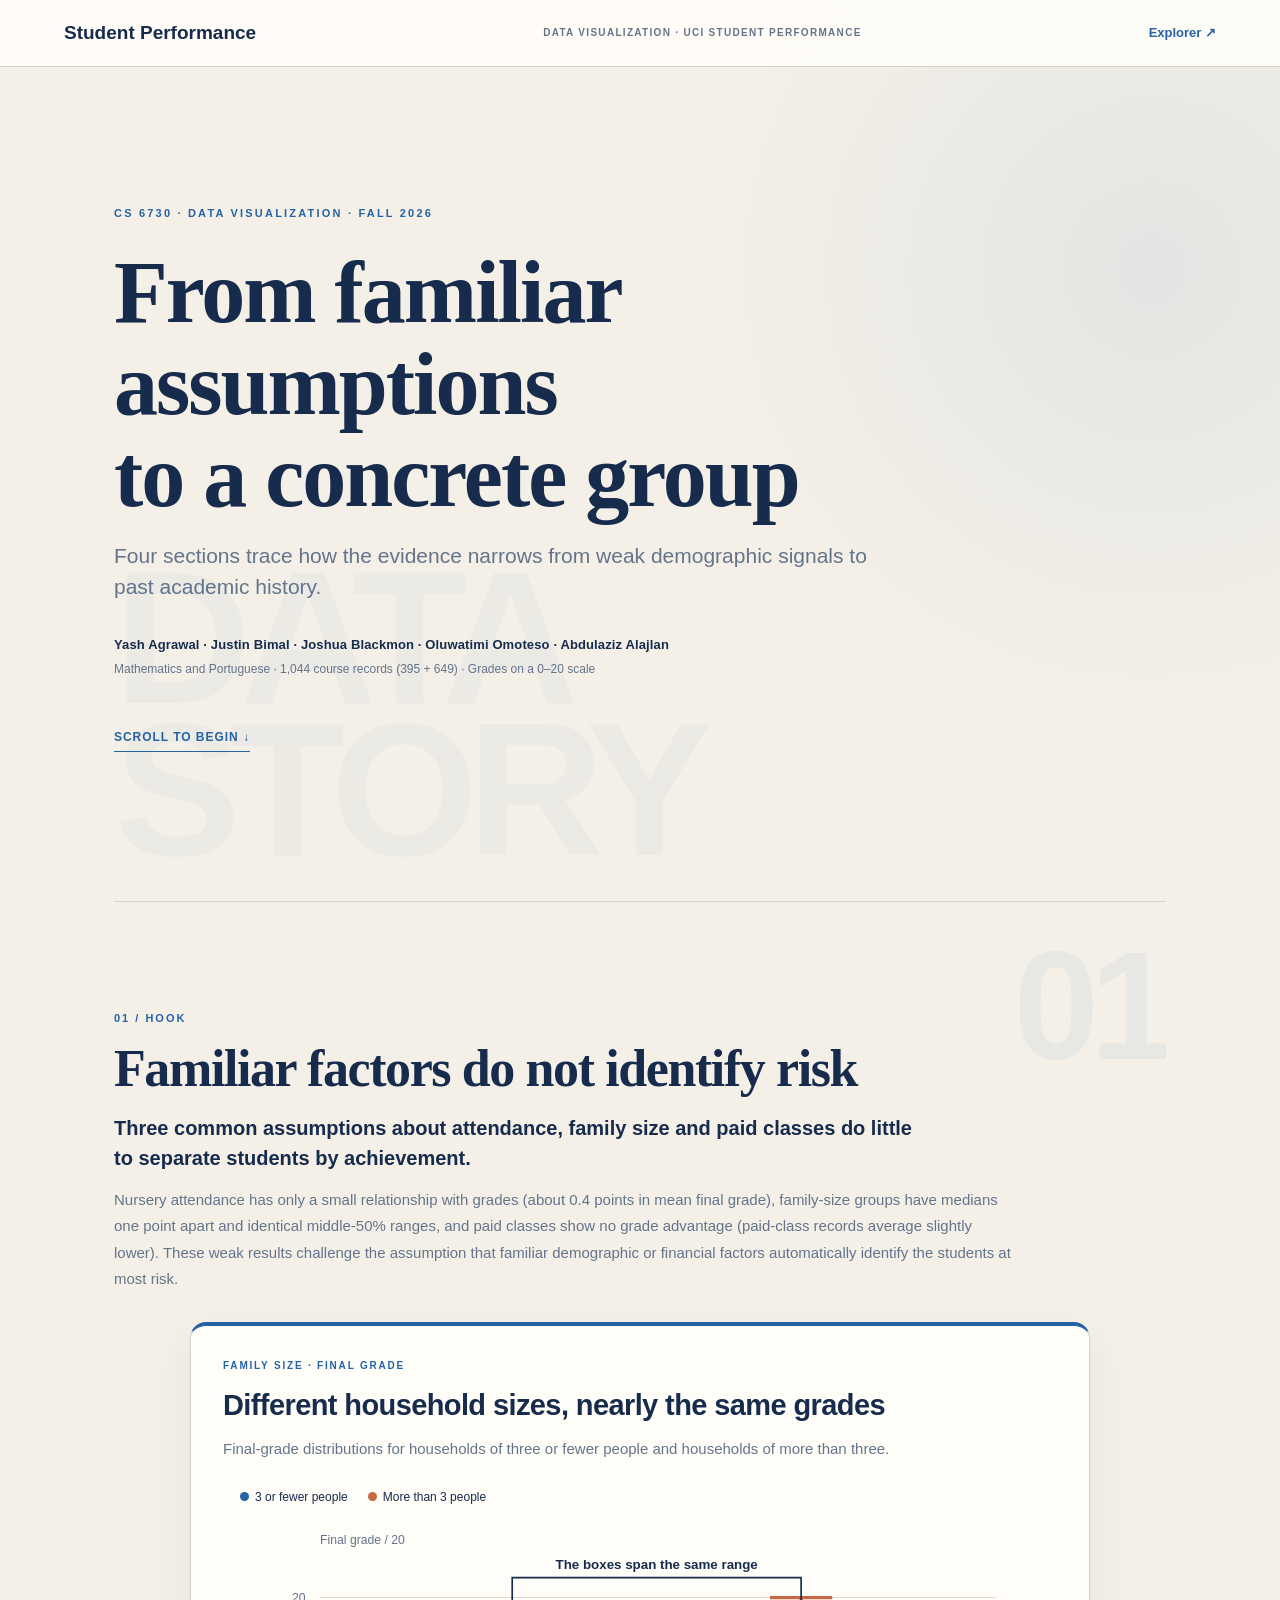
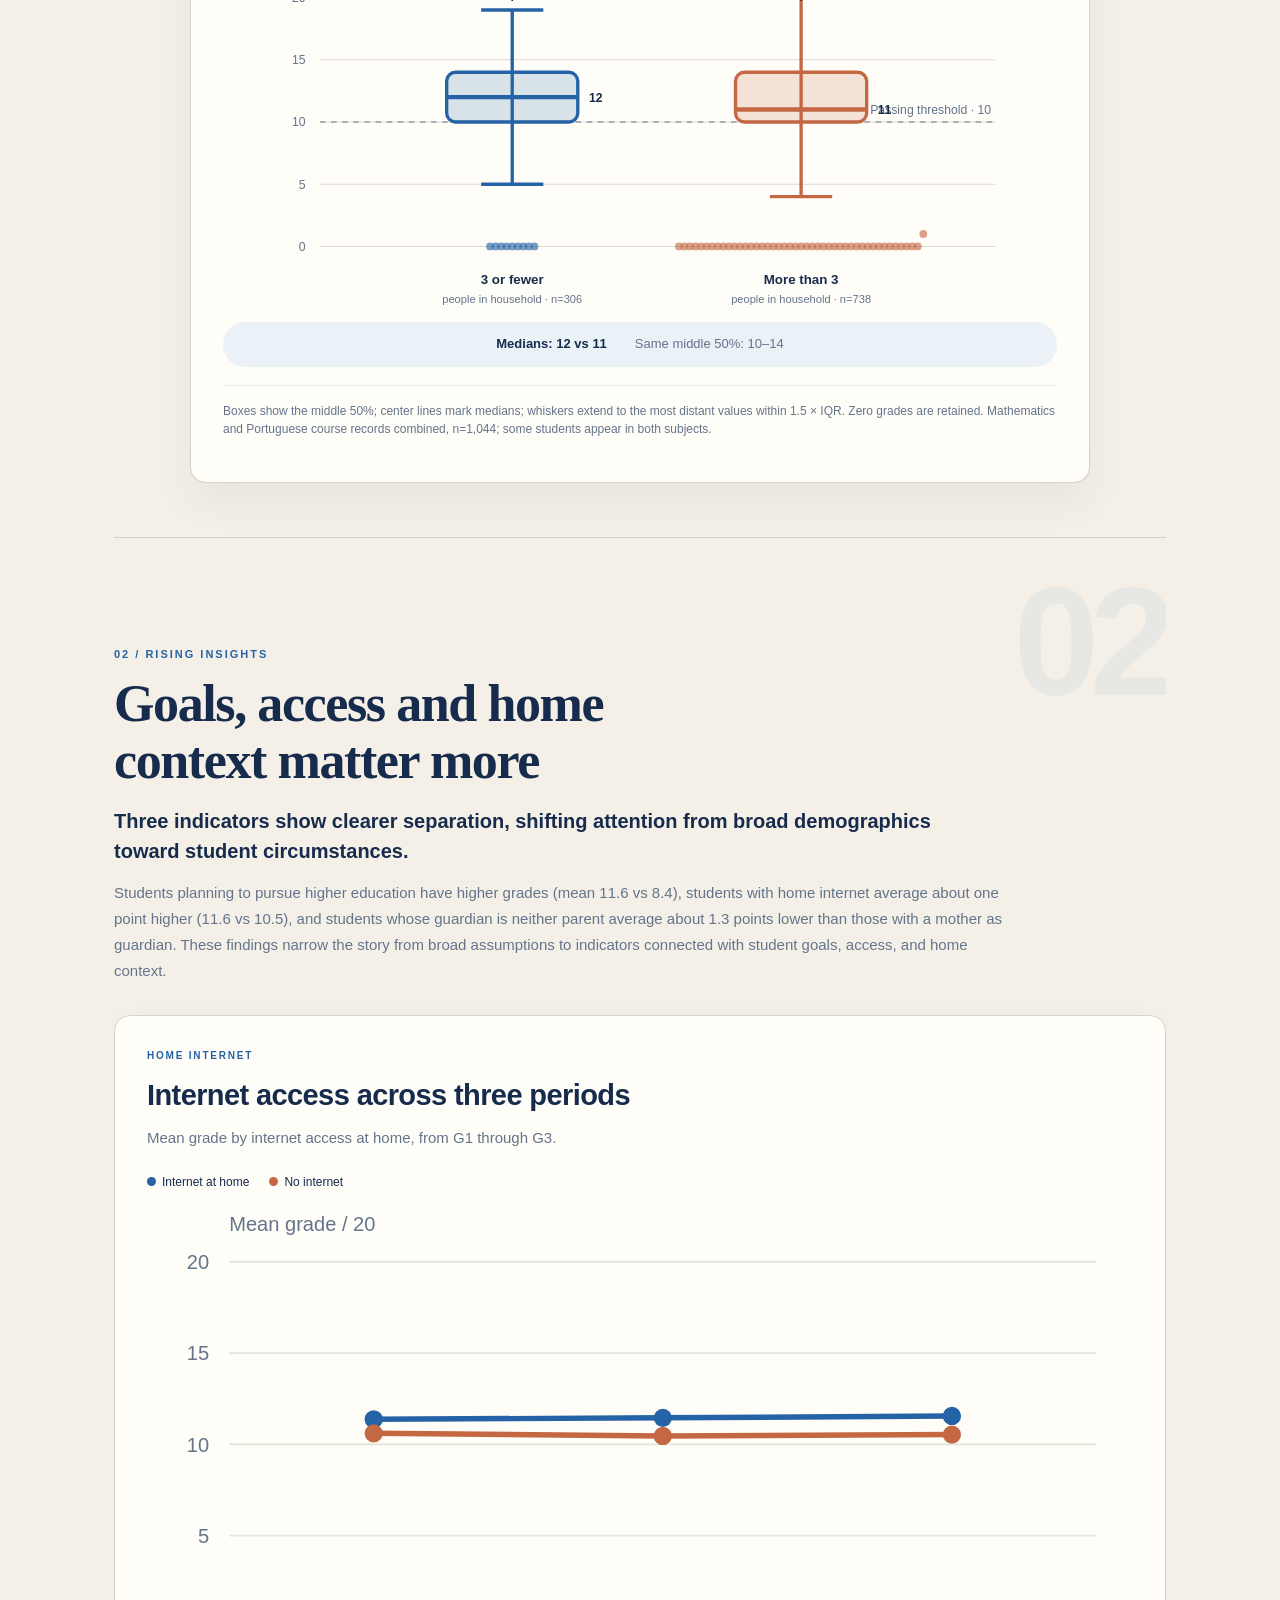
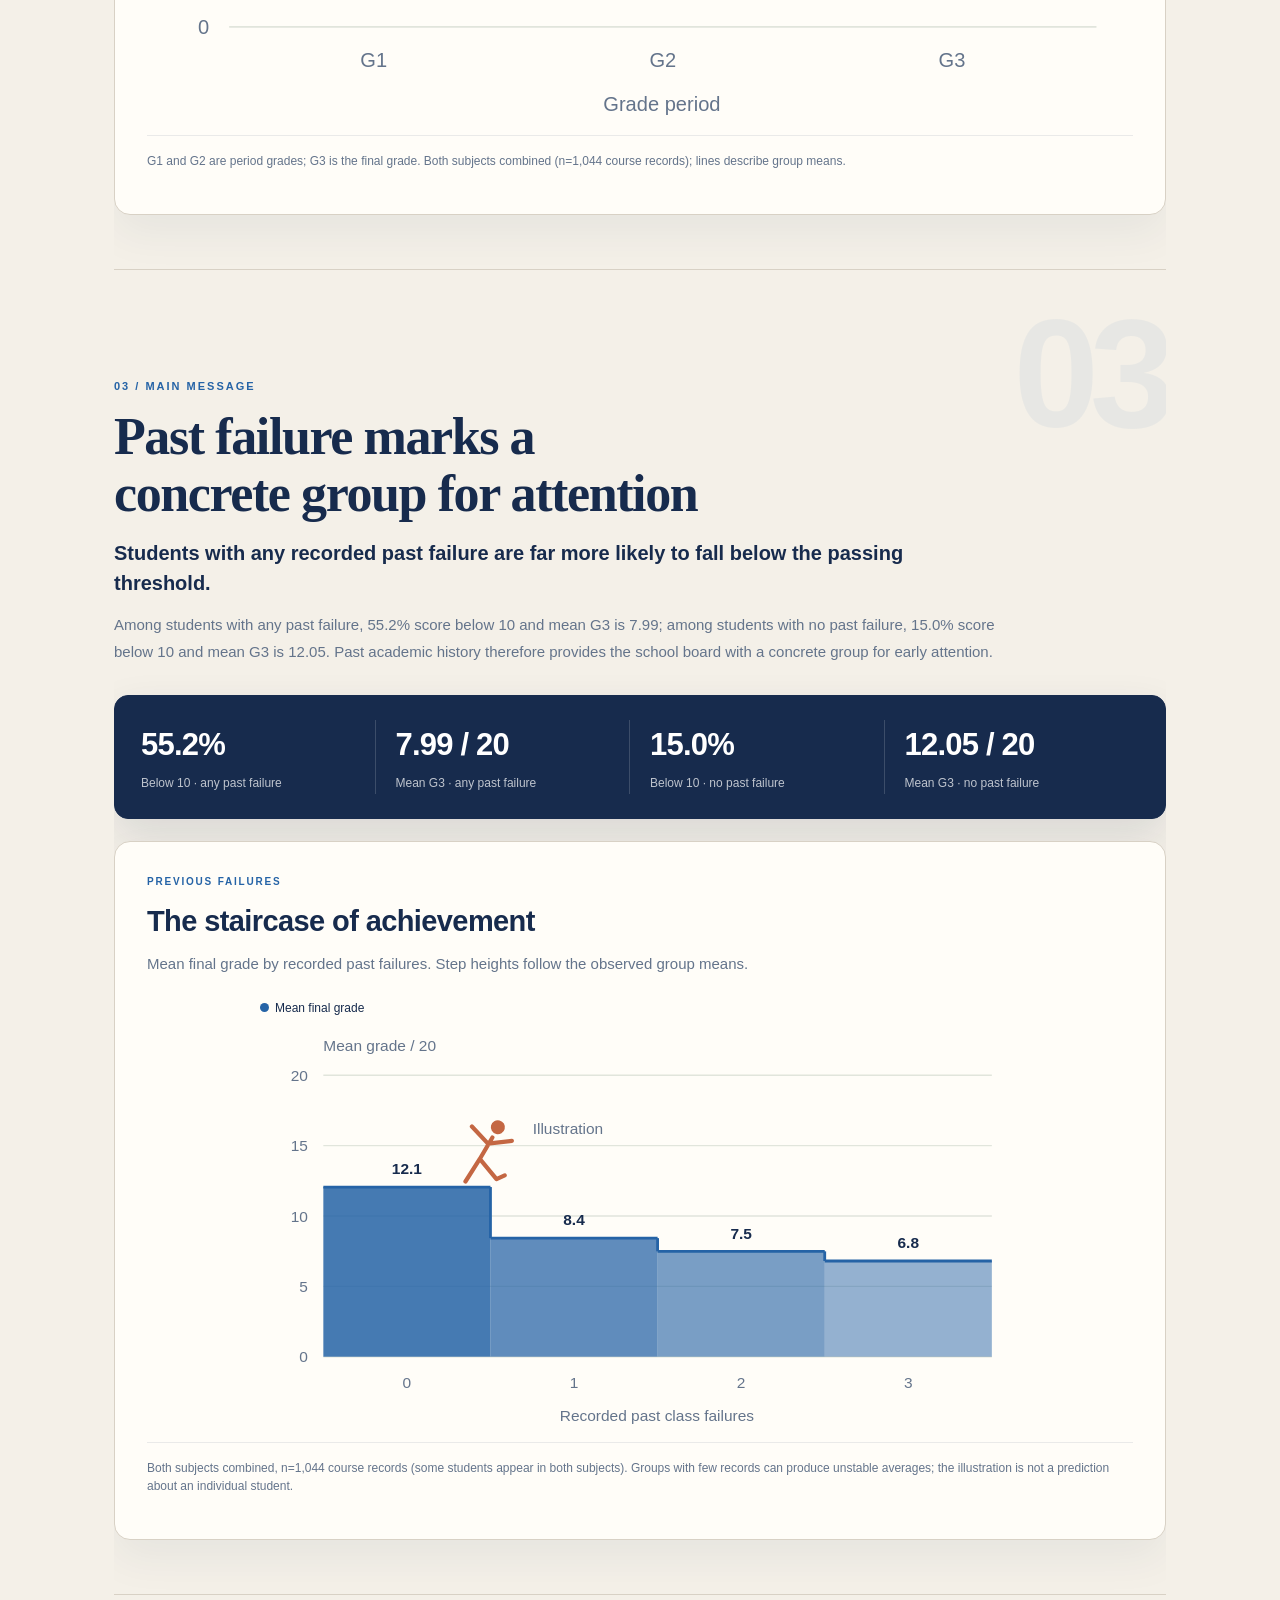
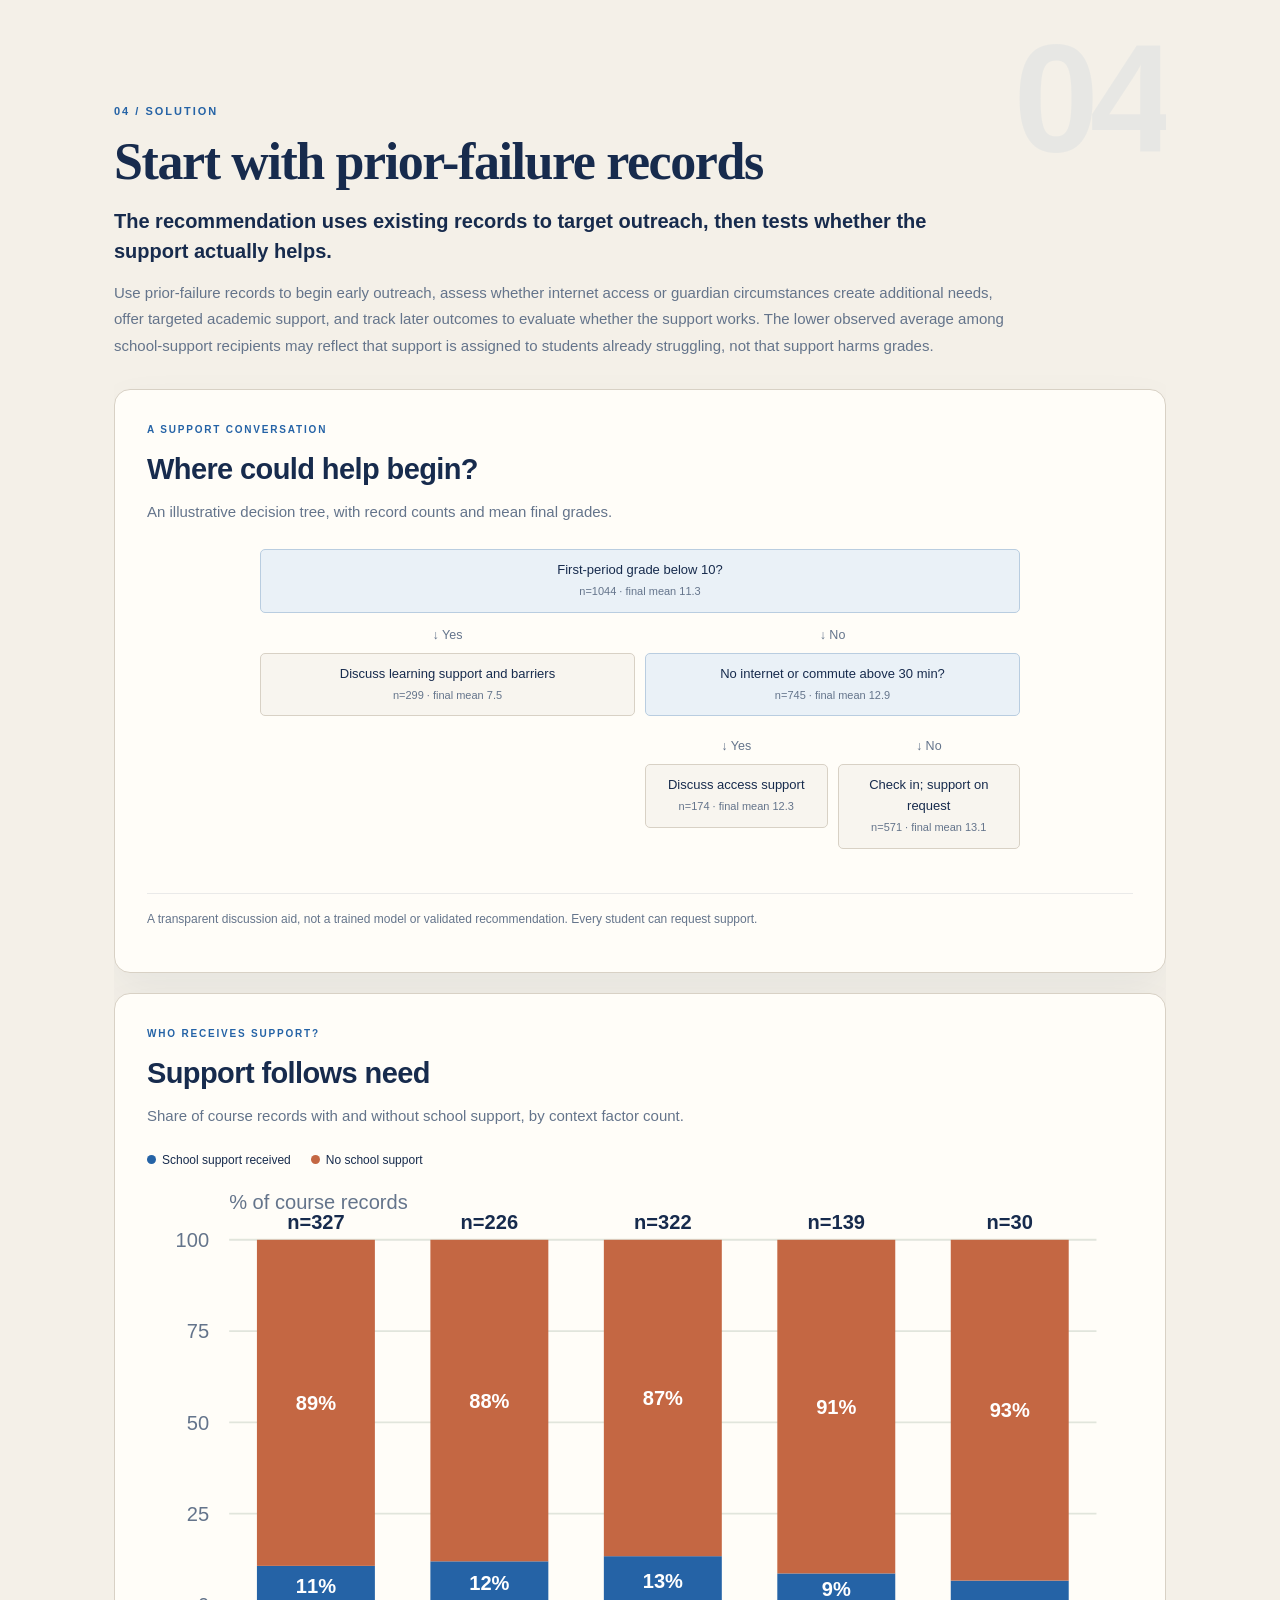
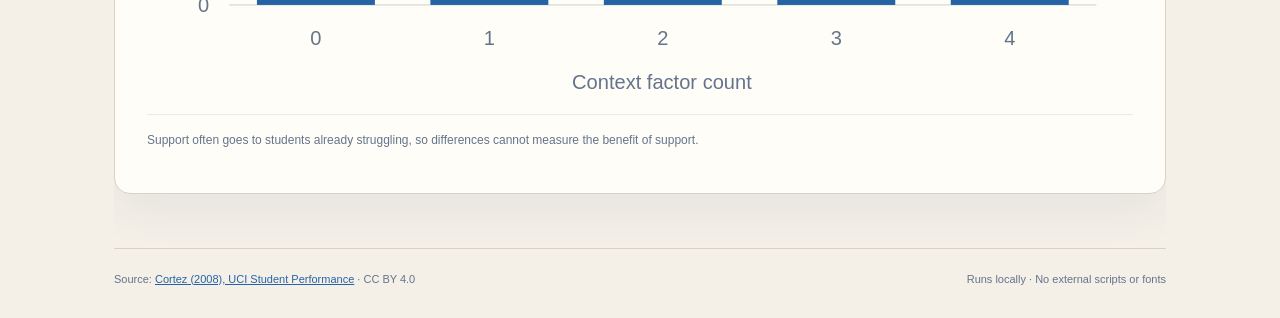
==== web/story.html @ a78f8f96 "Updated story.html to use all data" ====
<!doctype html>
<html lang="en">
<head><meta charset="utf-8"><meta name="viewport" content="width=device-width,initial-scale=1"><title>Student Performance · Data Story</title><link rel="stylesheet" href="style.css"><link rel="stylesheet" href="story.css"></head>
<body class="story">
<header><a href="index.html" class="brand">Student Performance</a><span class="eyebrow">DATA VISUALIZATION · UCI STUDENT PERFORMANCE</span><a href="index.html">Explorer ↗</a></header>
<main>
<section class="cover">
<p class="eyebrow">CS 6730 · DATA VISUALIZATION · FALL 2026</p>
<h1>From familiar assumptions<br> to a concrete group</h1>
<p class="lead">Four sections trace how the evidence narrows from weak demographic signals to past academic history.</p>
<p class="byline">Yash Agrawal · Justin Bimal · Joshua Blackmon · Oluwatimi Omoteso · Abdulaziz Alajlan</p>
<p class="intro-note">Mathematics and Portuguese · 1,044 course records (395 + 649) · Grades on a 0–20 scale</p>
<a class="scroll-cue" href="#hook">Scroll to begin <span aria-hidden="true">↓</span></a>
</section>

<section class="story-section" id="hook" data-num="01">
<p class="eyebrow">01 / HOOK</p>
<h2>Familiar factors do not identify risk</h2>
<p class="section-summary">Three common assumptions about attendance, family size and paid classes do little to separate students by achievement.</p>
<p class="section-body">Nursery attendance has only a small relationship with grades (about 0.4 points in mean final grade), family-size groups have medians one point apart and identical middle-50% ranges, and paid classes show no grade advantage (paid-class records average slightly lower). These weak results challenge the assumption that familiar demographic or financial factors automatically identify the students at most risk.</p>
<div class="story-grid single">
<article class="card hook-card">
<p class="eyebrow">FAMILY SIZE · FINAL GRADE</p>
<h3>Different household sizes, nearly the same grades</h3>
<p>Final-grade distributions for households of three or fewer people and households of more than three.</p>
<div id="famsize-box" class="chart boxplot"></div>
<p class="chart-takeaway" id="famsize-takeaway"></p>
<p class="note">Boxes show the middle 50%; center lines mark medians; whiskers extend to the most distant values within 1.5 × IQR. Zero grades are retained. Mathematics and Portuguese course records combined, n=1,044; some students appear in both subjects.</p>
</article>
</div>
</section>

<section class="story-section" id="rising" data-num="02">
<p class="eyebrow">02 / RISING INSIGHTS</p>
<h2>Goals, access and home context matter more</h2>
<p class="section-summary">Three indicators show clearer separation, shifting attention from broad demographics toward student circumstances.</p>
<p class="section-body">Students planning to pursue higher education have higher grades (mean 11.6 vs 8.4), students with home internet average about one point higher (11.6 vs 10.5), and students whose guardian is neither parent average about 1.3 points lower than those with a mother as guardian. These findings narrow the story from broad assumptions to indicators connected with student goals, access, and home context.</p>
<div class="story-grid rising">
<article class="card wide-card">
<p class="eyebrow">HOME INTERNET</p>
<h3>Internet access across three periods</h3>
<p>Mean grade by internet access at home, from G1 through G3.</p>
<div id="internet" class="chart progression"></div>
<p class="note">G1 and G2 are period grades; G3 is the final grade. Both subjects combined (n=1,044 course records); lines describe group means.</p>
</article>
</div>
</section>

<section class="story-section" id="main-message" data-num="03">
<p class="eyebrow">03 / MAIN MESSAGE</p>
<h2>Past failure marks a concrete group for attention</h2>
<p class="section-summary">Students with any recorded past failure are far more likely to fall below the passing threshold.</p>
<p class="section-body" id="failure-body">Among students with any past failure, 55.2% score below 10 and mean G3 is 7.99; among students with no past failure, 15.0% score below 10 and mean G3 is 12.05. Past academic history therefore provides the school board with a concrete group for early attention.</p>
<div class="stat-band" id="failure-stats"></div>
<article class="card">
<p class="eyebrow">PREVIOUS FAILURES</p>
<h3>The staircase of achievement</h3>
<p>Mean final grade by recorded past failures. Step heights follow the observed group means.</p>
<div id="failures" class="chart"></div>
<p class="note">Both subjects combined, n=1,044 course records (some students appear in both subjects). Groups with few records can produce unstable averages; the illustration is not a prediction about an individual student.</p>
</article>
</section>

<section class="story-section" id="solution" data-num="04">
<p class="eyebrow">04 / SOLUTION</p>
<h2>Start with prior-failure records</h2>
<p class="section-summary">The recommendation uses existing records to target outreach, then tests whether the support actually helps.</p>
<p class="section-body">Use prior-failure records to begin early outreach, assess whether internet access or guardian circumstances create additional needs, offer targeted academic support, and track later outcomes to evaluate whether the support works. The lower observed average among school-support recipients may reflect that support is assigned to students already struggling, not that support harms grades.</p>
<div class="story-grid solution">
<article class="card">
<p class="eyebrow">A SUPPORT CONVERSATION</p>
<h3>Where could help begin?</h3>
<p>An illustrative decision tree, with record counts and mean final grades.</p>
<div id="tree" class="tree"></div>
<p class="note">A transparent discussion aid, not a trained model or validated recommendation. Every student can request support.</p>
</article>
<article class="card">
<p class="eyebrow">WHO RECEIVES SUPPORT?</p>
<h3>Support follows need</h3>
<p>Share of course records with and without school support, by context factor count.</p>
<div id="support-chart" class="chart"></div>
<p class="note">Support often goes to students already struggling, so differences cannot measure the benefit of support.</p>
</article>
</div>
</section>

<footer><span>Source: <a href="https://archive.ics.uci.edu/dataset/320/student+performance" target="_blank" rel="noreferrer">Cortez (2008), UCI Student Performance</a> · CC BY 4.0</span><span>Runs locally · No external scripts or fonts</span></footer>
</main><div id="tooltip" role="status" hidden></div><script src="data.js"></script><script src="story.js"></script></body></html>
---- web/style.css ----
:root{--ink:#172b4d;--muted:#64748b;--paper:#f8fafc;--teal:#2563a6;--orange:#bd6840;--line:#e2e8f0}*{box-sizing:border-box}body{margin:0;background:var(--paper);color:var(--ink);font:15px/1.5 'Segoe UI',sans-serif}header{display:flex;align-items:center;justify-content:space-between;gap:20px;padding:18px 5%;background:white;border-bottom:1px solid var(--line)}.brand{font-size:19px;font-weight:650;text-decoration:none;color:var(--ink)}.eyebrow{font-size:10px;letter-spacing:1.3px;font-weight:600;color:var(--muted)}main{max-width:1400px;margin:auto;padding:0 5%}.intro{padding:35px 0 26px}.intro .eyebrow{margin-bottom:8px}h1{font-size:36px;line-height:1.2;letter-spacing:-1px;margin:0 0 12px;font-weight:650}.lead{color:var(--muted);font-size:16px;margin:0;max-width:760px}.intro-note{font-size:12px;color:var(--muted);margin-bottom:0}button,select{font:inherit;color:var(--ink);background:white;border:1px solid #cbd5e1;border-radius:5px;padding:8px 12px;cursor:pointer}button:hover{background:#f1f5f9}button:focus-visible,select:focus-visible{outline:3px solid #93c5fd;outline-offset:2px}.filters{display:flex;flex-wrap:wrap;align-items:end;gap:16px;background:white;border:1px solid var(--line);padding:18px;border-radius:7px}.filters label,.scatter-controls label{display:grid;gap:6px;font-size:12px;font-weight:600}.filters select{min-width:180px}#filter-status{margin-left:auto;font-size:12px;color:var(--muted)}.stats{display:grid;grid-template-columns:repeat(4,1fr);gap:22px;padding:26px 0}.stat{border-right:1px solid var(--line)}.stat:last-child{border:0}.stat strong{display:block;font-size:29px;font-weight:600;letter-spacing:-.8px}.stat span{font-size:12px;color:var(--muted)}.section-heading{display:flex;justify-content:space-between;align-items:center;gap:20px;padding:0 0 18px}.section-heading h2{font-size:21px;margin:0;font-weight:600}.section-heading span{font-size:12px;color:var(--muted)}.grid{display:grid;grid-template-columns:1fr 1fr;gap:20px}.card{background:white;border:1px solid var(--line);border-radius:7px;padding:24px;min-width:0;display:flex;flex-direction:column}.card>.eyebrow{margin-top:0;margin-bottom:8px}.card h3{font-size:21px;font-weight:600;letter-spacing:-.4px;margin:0 0 8px}.card>p:not(.eyebrow){color:var(--muted);margin-top:0}.card>.note{font-size:12px;line-height:1.5;margin-top:auto;padding-top:16px;border-top:1px solid #f1f5f9}.chart{margin-bottom:16px}.chart svg{display:block;width:100%;height:auto}.chart text{font:11px 'Segoe UI',sans-serif;fill:var(--muted)}.chart .value{fill:var(--ink);font-weight:600}.legend{display:flex;flex-wrap:wrap;gap:20px;font-size:12px;margin:8px 0 15px}.legend i{display:inline-block;width:9px;height:9px;border-radius:50%;margin-right:6px}.chart [tabindex]:focus{outline:none;stroke:var(--ink);stroke-width:3}.wide{grid-column:1/-1}.progression{max-width:680px;width:100%;margin:0 auto 20px}.tree{padding:10px 0 20px}.tree-node{text-align:center;background:#eff6ff;border:1px solid #bfdbfe;border-radius:5px;padding:10px;font-size:13px}.tree-node small{font-size:11px;color:var(--muted)}.tree-path{display:grid;grid-template-columns:1fr 1fr;gap:10px;margin:12px 0}.tree-branch{display:flex;flex-direction:column;gap:8px}.tree-branch>small{text-align:center;color:var(--muted)}.tree-leaf{background:#f8fafc;border-color:var(--line)}.scatter-controls{display:flex;align-items:end;flex-wrap:wrap;gap:20px;border-bottom:1px solid var(--line);padding:6px 0 18px;margin-bottom:20px}#matrix-selection{font-size:12px;color:var(--muted);margin-left:auto;padding-bottom:9px}.matrix-scroll{overflow-x:auto}.scatter-matrix{min-width:660px;max-width:980px;width:100%;margin:0 auto}.scatter-matrix svg{display:block;width:100%;height:auto}.scatter-matrix text{font:10px 'Segoe UI',sans-serif;fill:var(--muted)}.scatter-matrix .matrix-label{font-size:13px;font-weight:600;fill:var(--ink)}.scatter-matrix .distribution-label{font-size:10px}.scatter-matrix [tabindex]:focus{outline:none}.scatter-matrix [tabindex]:focus-visible{stroke:#0f172a;stroke-width:2}.scatter-matrix .bar{cursor:pointer;fill:var(--ink);fill-opacity:0}.scatter-matrix .bar:hover{fill-opacity:.06}.scatter-matrix .has-selection .base circle,.scatter-matrix .has-selection .base rect{fill:#cbd5e1}.scatter-matrix .has-selection .base{fill-opacity:.3}.scatter-matrix .pass-line{stroke:var(--muted);stroke-dasharray:3 3;pointer-events:none}.scatter-matrix .brush{fill:#172b4d0d;stroke:var(--ink);stroke-dasharray:4 3;pointer-events:none}.scatter-matrix .brushes{pointer-events:none}.scatter-matrix .bar.is-selected{stroke:var(--ink);stroke-width:1.5;stroke-dasharray:3 2}.scatter-controls .add-toggle{display:flex;align-items:center;gap:8px;font-weight:400;font-size:13px;cursor:pointer;padding-bottom:8px}.add-toggle span{color:var(--muted);font-size:12px}.add-toggle input{width:16px;height:16px;margin:0;accent-color:var(--teal)}.pass-key{width:16px!important;height:0!important;border-radius:0!important;border-top:2px dashed var(--muted)}.scatter-matrix .brush-area{fill:transparent;cursor:crosshair;touch-action:none}.scatter-matrix .sel,.scatter-matrix .sel-bars{pointer-events:none}.matrix-legend{color:var(--muted);align-items:center;padding-top:10px}.method{margin:24px 0;background:white;border:1px solid var(--line);border-radius:7px;padding:20px;font-size:13px;color:var(--muted)}.method summary{color:var(--ink);font-size:15px;font-weight:600;cursor:pointer}.method-grid{display:grid;grid-template-columns:repeat(3,1fr);gap:25px}.method h3{font-size:15px;color:var(--ink)}footer{display:flex;justify-content:space-between;gap:20px;border-top:1px solid var(--line);padding:22px 0 30px;font-size:11px;color:var(--muted)}a{color:var(--teal)}#tooltip{position:fixed;z-index:5;background:#172b4d;color:white;border-radius:5px;padding:9px 12px;font-size:12px;max-width:260px;pointer-events:none}@media(max-width:900px){header>.eyebrow,.section-heading>span{display:none}.grid{grid-template-columns:1fr}.method-grid{grid-template-columns:1fr}h1{font-size:31px}}@media(max-width:580px){header{padding:14px 5%;gap:12px}.brand{font-size:16px}header button{font-size:12px}.intro{padding-top:26px}h1{font-size:27px}.lead{font-size:14px}.filters label,.filters select{width:100%}.filters{gap:12px}.stats{grid-template-columns:1fr 1fr}.stat:nth-child(2){border:0}.card{padding:16px}.card h3{font-size:19px}#matrix-selection{margin-left:0}.tree-node{font-size:12px;padding:8px}.tree-path{gap:6px}footer{flex-direction:column}}

/* One view per screen, with scroll snapping and dot navigation */
html{scroll-snap-type:y proximity;scroll-behavior:smooth}
@media(prefers-reduced-motion:reduce){html{scroll-behavior:auto}}
.grid{grid-template-columns:1fr;gap:28px}
.grid>.card{scroll-snap-align:start;scroll-margin-top:16px;min-height:calc(100vh - 32px);justify-content:center}
.grid>.card>.note{margin-top:16px}
.chart,.tree{max-width:720px;width:100%;margin-left:auto;margin-right:auto}
@media(min-width:901px) and (min-height:640px){.filters{position:sticky;top:0;z-index:4;box-shadow:0 2px 6px rgba(15,23,42,.08)}.grid>.card{scroll-margin-top:112px;min-height:calc(100vh - 132px)}}
.dots{position:fixed;right:14px;top:50%;transform:translateY(-50%);display:flex;flex-direction:column;gap:12px;z-index:3}
.dots a{display:block;width:11px;height:11px;border-radius:50%;border:2px solid var(--teal);background:white}
.dots a.active{background:var(--teal)}
.dots a:focus-visible{outline:3px solid #93c5fd;outline-offset:2px}
@media(max-width:900px){.dots{display:none}.grid>.card{min-height:0}}

/* Risk-factor network */
.network-chart .net-link-vis{stroke:#94a3b8;stroke-opacity:.75;stroke-linecap:round;pointer-events:none}
.network-chart .net-link{stroke:transparent;cursor:pointer}
.network-chart .net-edge:hover .net-link-vis,.network-chart .net-edge.is-hot .net-link-vis{stroke:var(--ink);stroke-opacity:.8}
.network-chart .net-hit{fill:transparent;cursor:grab;touch-action:none}
.network-chart .net-hit:active{cursor:grabbing}
.network-chart .net-sel{fill:var(--ink);fill-opacity:.28;pointer-events:none}
.network-chart .net-label{paint-order:stroke;stroke:white;stroke-width:3px;stroke-linejoin:round;pointer-events:none}
.network-chart .net-node .value{pointer-events:none}
.network-chart .net-sel-label{fill:var(--ink);font-weight:600}
.network-chart .net-node.is-empty{opacity:.45}
.network-chart .has-selection .net-node.is-unselected{opacity:.4}
.network-chart .has-selection .net-link-vis{stroke-opacity:.35}
.network-chart .net-node.is-selected .net-hit,.network-chart .net-edge.is-selected .net-link-vis{stroke:var(--ink);stroke-width:2;stroke-dasharray:4 3;stroke-opacity:1}
.net-callout{font-size:14px;margin:0 0 4px;line-height:1.9}
.net-callout button{font-size:12px;padding:5px 10px;margin-left:6px}
.net-threshold{display:flex!important;align-items:center;gap:10px;font-weight:400!important;font-size:13px!important;padding-bottom:8px}
.net-threshold input{accent-color:var(--teal);width:150px}
.net-threshold output{font-weight:600;min-width:34px}
.net-legend{justify-content:center;color:var(--muted);align-items:center}
.net-legend span{display:inline-flex;align-items:center;gap:6px}
#network-selection{font-size:12px;color:var(--muted);margin-left:auto;padding-bottom:9px}
.net-layout{display:grid;grid-template-columns:minmax(0,1fr) 270px;gap:24px;align-items:start;max-width:1060px;width:100%;margin:0 auto 16px}
.net-layout .network-chart{max-width:none;margin:0}
#net-callout{max-width:1060px;width:100%;margin:0 auto}
.net-detail{border:1px solid var(--line);border-radius:7px;padding:16px;font-size:13px;line-height:1.5;color:var(--muted);background:var(--paper);min-height:120px;margin-top:20px}
.net-detail h4{margin:0 0 10px;font-size:15px;font-weight:600;color:var(--ink)}
.net-detail p{margin:10px 0 0}
.net-detail dl{display:grid;grid-template-columns:1fr auto;gap:4px 12px;margin:0}
.net-detail dd{margin:0;color:var(--ink);font-weight:600;text-align:right;font-variant-numeric:tabular-nums}
.net-detail dd small{font-weight:400;color:var(--muted)}
.net-detail dl+p,.net-detail>p:only-child{margin:0}
@media(max-width:900px){.net-layout{grid-template-columns:1fr}.net-detail{min-height:0;margin-top:0}}
.story-link{font-size:13px;font-weight:600;text-decoration:none;white-space:nowrap}

/* Cross-platform typography */
body{font:15px/1.6 ui-sans-serif,-apple-system,'Segoe UI',Roboto,Helvetica,Arial,sans-serif}
h1{font-size:clamp(40px,7vw,82px);line-height:1.05;letter-spacing:-2px;margin:0 0 16px;font-weight:700}
.chart text{font:11px/1.4 ui-sans-serif,-apple-system,'Segoe UI',Roboto,Helvetica,Arial,sans-serif}
.scatter-matrix text{font:10px/1.4 ui-sans-serif,-apple-system,'Segoe UI',Roboto,Helvetica,Arial,sans-serif}
@media(max-width:900px){h1{font-size:clamp(40px,7vw,82px)}}
@media(max-width:580px){h1{font-size:clamp(40px,7vw,82px)}}

/* Explorer editorial shell */
.explorer-root{overflow-x:clip}
body.explorer{--explore-paper:#f4f0e8;--explore-surface:#fffdf8;--explore-line:#d8d1c5;background:var(--explore-paper);background-image:radial-gradient(circle at 8% 8%,rgba(196,103,67,.07),transparent 26rem),radial-gradient(circle at 92% 3%,rgba(37,99,166,.10),transparent 32rem);overflow-x:clip}
.explorer .site-header{position:sticky;top:0;z-index:12;min-height:67px;background:rgba(255,253,248,.92);border-color:var(--explore-line);backdrop-filter:blur(10px);box-shadow:0 1px 0 rgba(23,43,77,.02)}
.explorer .site-header>.eyebrow{color:var(--teal);letter-spacing:1.8px}
.explorer .header-actions{display:flex;align-items:center;gap:22px}
.explorer .story-link{padding-bottom:2px;border-bottom:1px solid currentColor}
.explorer #export{border-color:var(--ink);border-radius:999px;background:var(--ink);color:white;font-size:13px;font-weight:700;padding:10px 16px}
.explorer #export:hover{background:#243a5d}
.explorer main{max-width:1400px}
.explorer .explorer-hero{position:relative;display:grid;grid-template-columns:minmax(0,1.65fr) minmax(270px,.65fr);align-items:center;gap:clamp(44px,7vw,100px);min-height:calc(68svh - 67px);padding:clamp(58px,8vw,104px) 0;isolation:isolate}
.explorer .explorer-hero::before{content:"EXPLORE";position:absolute;left:-2vw;bottom:2vh;z-index:-1;font-size:clamp(84px,17vw,220px);font-weight:800;letter-spacing:-.07em;line-height:.75;color:var(--teal);opacity:.035;pointer-events:none}
.explorer .hero-copy,.hero-guide{min-width:0}
.explorer .hero-copy>.eyebrow{margin:0 0 20px;color:var(--teal);font-size:11px;letter-spacing:2.2px}
.explorer .explorer-hero h1{max-width:900px;margin:0 0 22px;font-family:Georgia,'Times New Roman',serif;font-size:clamp(54px,7.2vw,98px);font-weight:700;line-height:.94;letter-spacing:-3.2px;text-wrap:balance}
.explorer .explorer-hero h1 span{color:var(--teal)}
.explorer .explorer-hero .lead{max-width:780px;color:var(--ink);font-size:clamp(17px,1.6vw,20px);line-height:1.55}
.explorer .explorer-hero .intro-note{margin-top:26px;font-size:12px;font-weight:650;letter-spacing:.02em}
.hero-guide{align-self:center;background:var(--ink);color:white;border-top:4px solid var(--teal);border-radius:18px;padding:28px 28px 26px;box-shadow:0 24px 60px rgba(23,43,77,.16)}
.hero-guide>.eyebrow{margin:0 0 10px;color:#9fbde0;letter-spacing:2px}
.hero-guide ol{list-style:none;margin:0 0 22px;padding:0}
.hero-guide li{display:grid;grid-template-columns:32px 1fr;gap:12px;padding:15px 0;border-top:1px solid rgba(255,255,255,.13)}
.hero-guide li>span{color:#8fb2da;font:700 11px/1.6 ui-sans-serif,-apple-system,'Segoe UI',sans-serif;letter-spacing:1px}
.hero-guide li p{margin:0;color:rgba(255,255,255,.66);font-size:12px;line-height:1.5}
.hero-guide li strong{display:block;margin-bottom:2px;color:white;font-size:13px}
.hero-guide>a{color:white;font-size:12px;font-weight:750;letter-spacing:.08em;text-decoration:none;text-transform:uppercase;border-bottom:1px solid rgba(255,255,255,.55);padding-bottom:4px}
.explorer button,.explorer select{border-color:#c9c0b3;border-radius:9px;background:var(--explore-surface)}
.explorer button:hover{background:#f2ede4}
.explorer .filters{display:grid;grid-template-columns:minmax(145px,.75fr) repeat(3,minmax(155px,1fr)) auto minmax(155px,.8fr);align-items:end;gap:14px;padding:16px 18px;background:rgba(255,253,248,.96);border-color:var(--explore-line);border-radius:16px;box-shadow:0 12px 30px rgba(23,43,77,.08)}
.filter-heading{align-self:center;padding-right:8px}
.filter-heading .eyebrow{margin:0 0 2px;color:var(--teal);letter-spacing:1.7px}
.filter-heading strong{font:700 20px/1.15 Georgia,'Times New Roman',serif}
.explorer .filters label{color:var(--ink);font-size:11px;letter-spacing:.03em}
.explorer .filters select{min-width:0;width:100%;font-weight:650;padding:10px 34px 10px 12px}
.explorer #reset{font-size:12px;font-weight:700;padding:10px 14px}
.filter-result{align-self:center;justify-self:end;display:flex;align-items:center;gap:8px;white-space:nowrap}
.filter-result i{width:8px;height:8px;border-radius:50%;background:var(--teal);box-shadow:0 0 0 4px rgba(37,99,166,.12)}
.explorer #filter-status{margin:0;color:var(--muted);font-size:11px;font-weight:650}
.explorer .stats{grid-template-columns:repeat(4,1fr);gap:0;margin:24px 0 54px;padding:26px 28px;background:var(--ink);color:white;border:1px solid var(--ink);border-radius:18px;box-shadow:0 20px 44px rgba(23,43,77,.13)}
.explorer .stats .stat{padding:2px 24px;border-color:rgba(255,255,255,.16)}
.explorer .stats .stat:first-child{padding-left:0}
.explorer .stats .stat:last-child{padding-right:0}
.explorer .stats .stat strong{color:white;font-size:clamp(28px,2.5vw,36px);font-weight:700}
.explorer .stats .stat span{color:rgba(255,255,255,.68);font-size:11px;letter-spacing:.03em}
.explorer .section-heading{padding:0 0 26px;align-items:end}
.explorer .section-heading .eyebrow{margin:0 0 7px;color:var(--teal);letter-spacing:2px}
.explorer .section-heading h2{margin:0;font:700 clamp(32px,4vw,48px)/1.08 Georgia,'Times New Roman',serif;letter-spacing:-1.2px}
.explorer .section-heading>span{padding-bottom:7px}
.explorer .grid{gap:36px}
.explorer .grid>.card{position:relative;overflow:clip;padding:clamp(28px,4vw,46px);background:var(--explore-surface);border-color:var(--explore-line);border-top:4px solid var(--teal);border-radius:20px;box-shadow:0 20px 50px rgba(23,43,77,.07)}
.explorer .grid>.card::before{content:attr(data-num);position:absolute;top:22px;right:30px;color:var(--teal);font-size:clamp(74px,10vw,138px);font-weight:800;line-height:.8;letter-spacing:-.07em;opacity:.055;pointer-events:none}
.explorer .grid>.card>*{position:relative;z-index:1}
.explorer .card>.eyebrow{margin-bottom:12px;color:var(--teal);font-size:11px;letter-spacing:1.9px}
.explorer .card h3{max-width:880px;margin-bottom:12px;font:700 clamp(28px,3.5vw,42px)/1.08 Georgia,'Times New Roman',serif;letter-spacing:-1px;text-wrap:balance}
.explorer .card>p:not(.eyebrow){max-width:940px;font-size:14px;line-height:1.65}
.explorer .card>.note{max-width:none;border-color:rgba(23,43,77,.09);font-size:11px}
.explorer .chart text{font-family:ui-sans-serif,-apple-system,'Segoe UI',Roboto,Helvetica,Arial,sans-serif}
.explorer .tree-node{background:#eaf1f7;border-color:#b9cde0;border-radius:9px}
.explorer .tree-leaf{background:#f8f5ef;border-color:var(--explore-line)}
.explorer .net-detail{background:#f8f5ef;border-color:var(--explore-line);border-radius:12px}
.explorer .scatter-controls{border-color:var(--explore-line)}
.explorer .method{margin:36px 0 28px;padding:24px 26px;background:var(--explore-surface);border-color:var(--explore-line);border-radius:16px;box-shadow:0 12px 30px rgba(23,43,77,.05)}
.explorer .method summary{font-family:Georgia,'Times New Roman',serif;font-size:18px}
.explorer footer{border-color:var(--explore-line)}
.explorer .dots{right:18px;gap:14px}
.explorer .dots a{width:10px;height:10px;background:var(--explore-paper);border-color:var(--teal);box-shadow:0 0 0 3px rgba(244,240,232,.9)}
.explorer .dots a.active{background:var(--teal);transform:scale(1.18)}
.explorer #tooltip{background:var(--ink);border-radius:9px;box-shadow:0 8px 24px rgba(23,43,77,.2)}
@media(min-width:901px) and (min-height:640px){.explorer .filters{top:67px}.explorer .grid>.card{scroll-margin-top:150px}}
@media(max-width:1180px) and (min-width:901px){.explorer .site-header>.eyebrow,.filter-heading{display:none}.explorer .filters{grid-template-columns:repeat(3,minmax(150px,1fr)) auto}.filter-result{grid-column:1/-1}.explorer .explorer-hero{grid-template-columns:minmax(0,1.35fr) minmax(260px,.65fr);gap:45px}}
@media(max-width:900px){.explorer .explorer-hero{grid-template-columns:1fr;min-height:0;gap:34px;padding:64px 0}.explorer .explorer-hero h1{font-size:clamp(48px,10vw,76px)}.hero-guide{max-width:620px}.explorer .filters{position:relative;top:auto;grid-template-columns:1fr 1fr}.filter-heading,.filter-result{grid-column:1/-1}.filter-result{justify-self:start}.explorer .stats{margin-bottom:44px}.explorer .stats .stat{padding:4px 22px}.explorer .stats .stat:first-child{padding-left:0}.explorer .stats .stat:nth-child(2){border-right:0}.explorer .stats .stat:nth-child(n+3){margin-top:20px;padding-top:20px;border-top:1px solid rgba(255,255,255,.16)}.explorer .stats .stat:nth-child(3){padding-left:0}.explorer .section-heading{align-items:start}.explorer .grid>.card{border-radius:16px}}
@media(max-width:640px){.explorer .site-header{min-height:57px;padding:12px 5%}.explorer .site-header .brand{font-size:15px}.explorer .header-actions{gap:12px}.explorer #export{display:none}.explorer .story-link{font-size:0}.explorer .story-link::before{content:"Story →";font-size:12px}.explorer .explorer-hero{padding:50px 0 56px}.explorer .explorer-hero h1{font-size:clamp(40px,11.4vw,46px);line-height:.98;letter-spacing:-1.7px}.explorer .explorer-hero .lead{font-size:16px}.hero-guide{width:100%;padding:24px;border-radius:14px}.hero-guide li{grid-template-columns:30px minmax(0,1fr)}.explorer .filters{grid-template-columns:1fr;padding:16px;border-radius:13px}.filter-heading,.filter-result{grid-column:auto}.explorer .filters label,.explorer .filters select,.explorer #reset{width:100%}.explorer .stats{grid-template-columns:1fr 1fr;padding:22px 20px;border-radius:14px}.explorer .stats .stat{padding-left:16px;padding-right:16px}.explorer .stats .stat strong{font-size:26px}.explorer .section-heading h2{font-size:34px}.explorer .section-heading>span{display:none}.explorer .grid{gap:24px}.explorer .grid>.card{padding:24px 20px;border-radius:14px}.explorer .grid>.card::before{top:20px;right:20px}.explorer .card h3{font-size:29px}.explorer .method{padding:20px;border-radius:13px}}
---- web/story.css ----
html{scroll-snap-type:y proximity;scroll-padding-top:67px}
body.story{--story-paper:#f4f0e8;--story-surface:#fffdf8;--story-line:#d8d1c5;background:var(--story-paper);background-image:radial-gradient(circle at 90% 4%,rgba(37,99,166,.08),transparent 28rem);color:var(--ink);overflow-x:clip}
.story main{max-width:1180px}
.story header{position:sticky;top:0;z-index:10;background:rgba(255,253,248,.92);border-color:var(--story-line);backdrop-filter:blur(8px)}
.story header a:last-child{font-size:13px;font-weight:700;text-decoration:none}
.cover{min-height:calc(100svh - 66px);display:flex;flex-direction:column;justify-content:center;max-width:980px;padding:64px 0 76px;scroll-snap-align:start;position:relative}
.cover::after{content:"DATA STORY";position:absolute;right:-2vw;bottom:4vh;font-size:clamp(70px,15vw,190px);font-weight:800;letter-spacing:-.06em;line-height:.8;color:var(--teal);opacity:.035;pointer-events:none}
.cover>.eyebrow{margin:0 0 24px;color:var(--teal);font-size:11px;letter-spacing:2.2px}
.story .cover h1,.story-section h2{font-family:Georgia,'Times New Roman',serif;color:var(--ink)}
.cover h1{font-size:clamp(46px,7.5vw,88px);max-width:960px;text-wrap:balance}
.cover .lead{font-size:clamp(18px,2vw,21px);line-height:1.5;margin:0 0 32px;max-width:760px}
.byline{font-size:13px;font-weight:700;color:var(--ink);margin:0 0 5px;letter-spacing:.01em}
.cover .intro-note{margin:0;color:var(--muted)}
.scroll-cue{align-self:flex-start;margin-top:48px;padding-bottom:4px;border-bottom:1px solid currentColor;font-size:12px;font-weight:700;text-decoration:none;letter-spacing:.08em;text-transform:uppercase}
.story-section{position:relative;min-height:92svh;padding:clamp(66px,9vw,108px) 0 54px;border-top:1px solid var(--story-line);scroll-margin-top:20px;scroll-snap-align:start;overflow:clip}
.story-section::before{content:attr(data-num);position:absolute;top:28px;right:0;font-size:clamp(78px,12vw,154px);font-weight:800;line-height:1;color:var(--teal);opacity:.055;pointer-events:none;z-index:0;letter-spacing:-.06em}
.story-section>*{position:relative;z-index:1}
.story-section>.eyebrow{margin:0 0 12px;font-size:11px;letter-spacing:2px;color:var(--teal)}
.story-section h2{font-size:clamp(32px,4.6vw,52px);line-height:1.1;letter-spacing:-1.4px;margin:0 0 16px;font-weight:700;max-width:850px;text-wrap:balance}
.section-summary{font-size:clamp(17px,2vw,20px);line-height:1.5;color:var(--ink);margin:0 0 14px;max-width:820px;font-weight:600}
.section-body{font-size:15px;line-height:1.75;color:var(--muted);margin:0 0 30px;max-width:900px}
.story-grid{display:grid;grid-template-columns:repeat(3,1fr);gap:20px;align-items:stretch}
.story-grid>.card{min-width:0}
.story .card{background:var(--story-surface);border-color:var(--story-line);border-radius:16px;padding:clamp(20px,3vw,32px);box-shadow:0 18px 44px rgba(23,43,77,.06)}
.story .card>.eyebrow{color:var(--teal);letter-spacing:1.8px}
.story .card h3{font-size:clamp(22px,2.5vw,29px);letter-spacing:-.6px}
.story .card>.note{border-color:rgba(23,43,77,.09)}
.hook-card{max-width:900px;width:100%;margin:0 auto;border-top:4px solid var(--teal)!important}
.story #famsize-box{max-width:800px;width:100%;margin:4px auto 0}
.boxplot .box-label{font-size:12px;font-weight:700;fill:var(--ink)}
.boxplot .box-sublabel{font-size:10px;fill:var(--muted)}
.boxplot .median-label{font-size:11px;font-weight:700;fill:var(--ink)}
.boxplot .annotation{font-size:12px;font-weight:700;fill:var(--ink)}
.boxplot [tabindex]{cursor:help}
.boxplot [tabindex]:focus-visible{outline:none;filter:drop-shadow(0 0 2px var(--ink))}
.chart-takeaway{display:flex;justify-content:center;gap:12px 28px;flex-wrap:wrap;margin:0 0 18px!important;padding:12px 18px;border-radius:999px;background:#eaf1f7;color:var(--ink)!important;font-size:13px;text-align:center}
.chart-takeaway span{color:var(--muted)}
.stat-band{display:grid;grid-template-columns:repeat(4,1fr);gap:20px;background:var(--ink);color:white;border:1px solid var(--ink);border-radius:14px;padding:24px 26px;margin:0 0 22px;box-shadow:0 18px 44px rgba(23,43,77,.12)}
.stat-band .stat{border-color:rgba(255,255,255,.16)}
.stat-band .stat strong{font-size:31px;color:white}
.stat-band .stat span{color:rgba(255,255,255,.72)}
.story .card>.chart{margin-bottom:8px}
.story #failures{max-width:760px;margin:0 auto 8px}
.story #internet{max-width:100%;margin:0 auto 8px}
.story #support-chart{max-width:100%}
.story .tree{max-width:640px;margin:0 auto}
.story .tree-node{background:#eaf1f7;border-color:#b9cde0}
.story .tree-leaf{background:#f8f5ef;border-color:var(--story-line)}
.story .dots{display:none}
.story-grid.rising{grid-template-columns:1fr 1fr}
.story-grid .wide-card{grid-column:1/-1}
.story-grid.solution{grid-template-columns:1fr}
.story-grid.solution>.card>.chart,.story-grid.solution>.card>.tree{max-width:760px;width:100%;margin-left:auto;margin-right:auto}
.story-grid.single{grid-template-columns:1fr}
.story footer{border-color:var(--story-line)}
@media(max-width:1000px){.story-grid{grid-template-columns:1fr 1fr}}
@media(max-width:900px){.cover{min-height:calc(100svh - 62px)}.stat-band{grid-template-columns:1fr 1fr;gap:18px}.stat-band .stat:nth-child(2){border:0}.story-section{min-height:0}}
@media(max-width:640px){html{scroll-snap-type:none;scroll-padding-top:55px}.cover{padding:54px 0 64px}.cover h1{font-size:clamp(40px,12vw,46px);letter-spacing:-1.5px}.cover h1 br{display:none}.cover .lead{font-size:17px}.byline{line-height:1.6}.story-section{padding-top:64px}.story-grid,.story-grid.rising{grid-template-columns:1fr}.stat-band{grid-template-columns:1fr 1fr;padding:20px;gap:16px}.stat-band .stat strong{font-size:25px}.story .card{border-radius:12px}.chart-takeaway{border-radius:12px;align-items:center;flex-direction:column;gap:3px}}
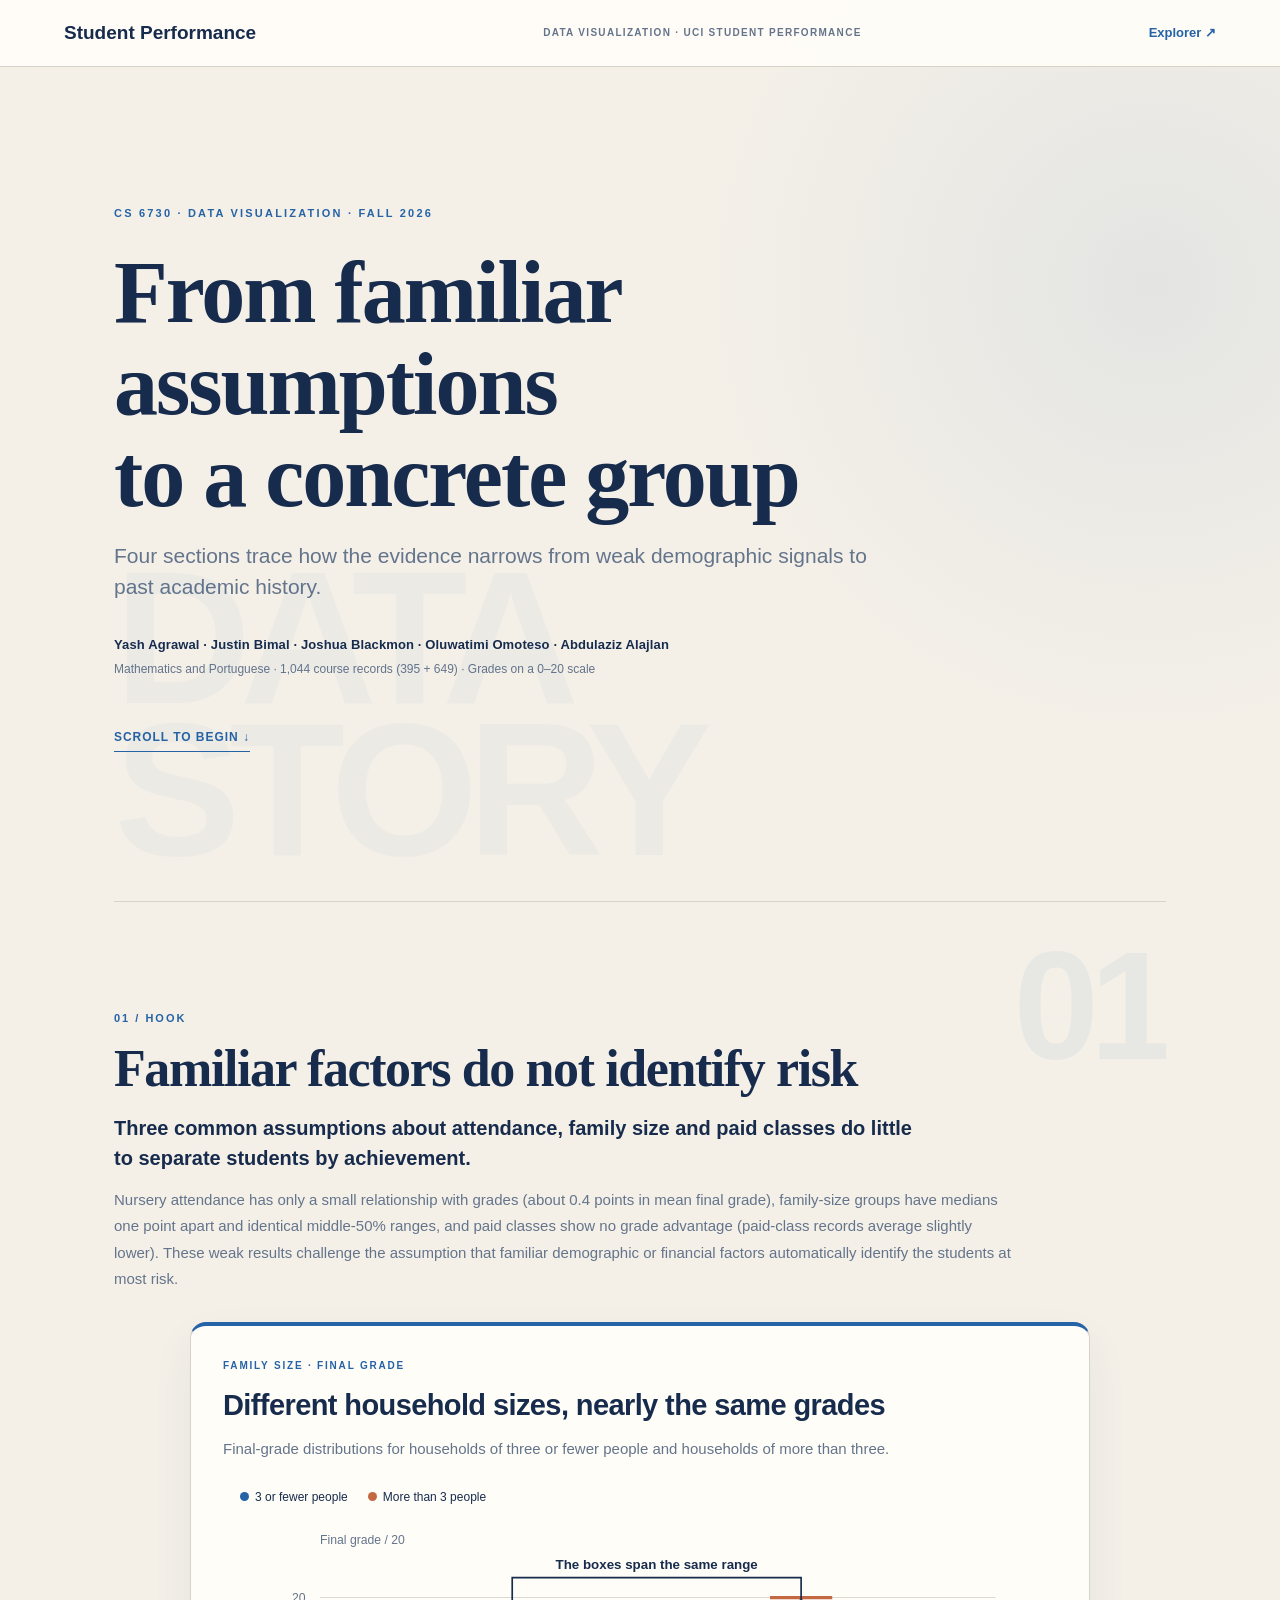
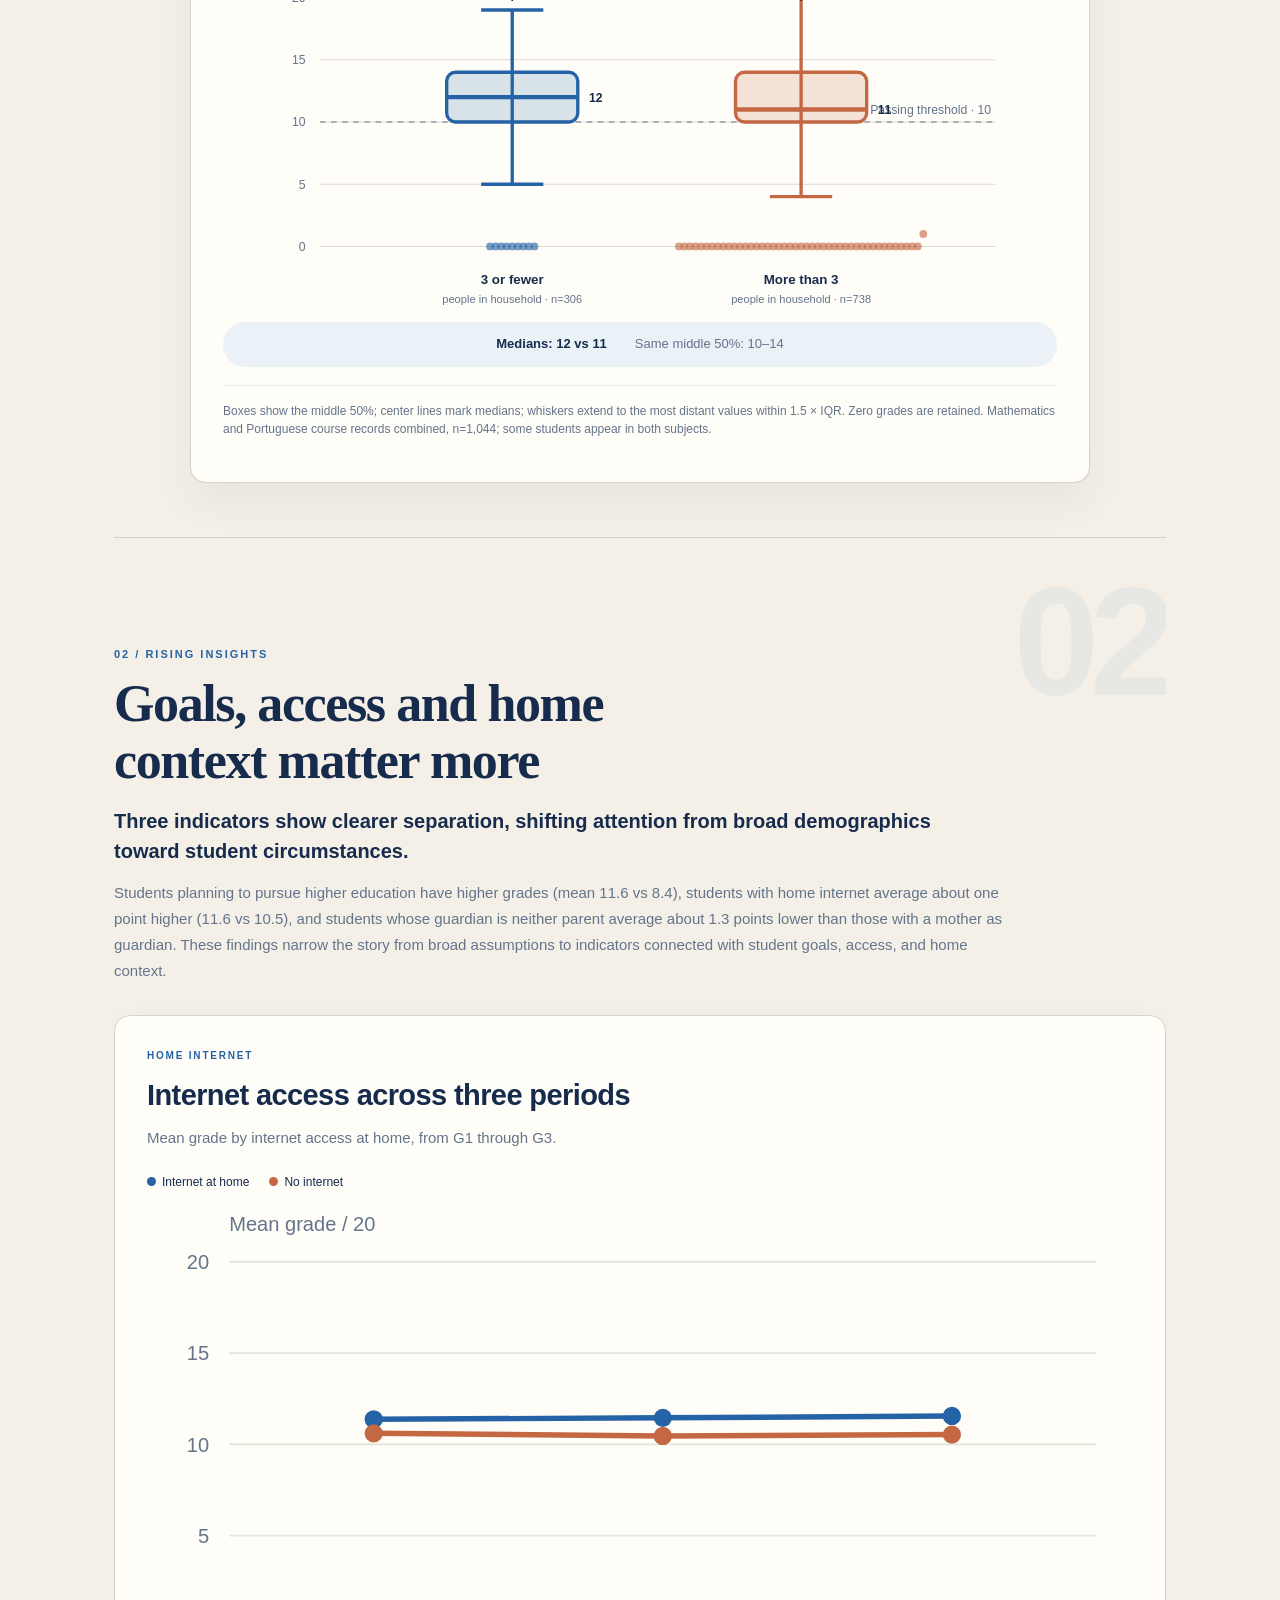
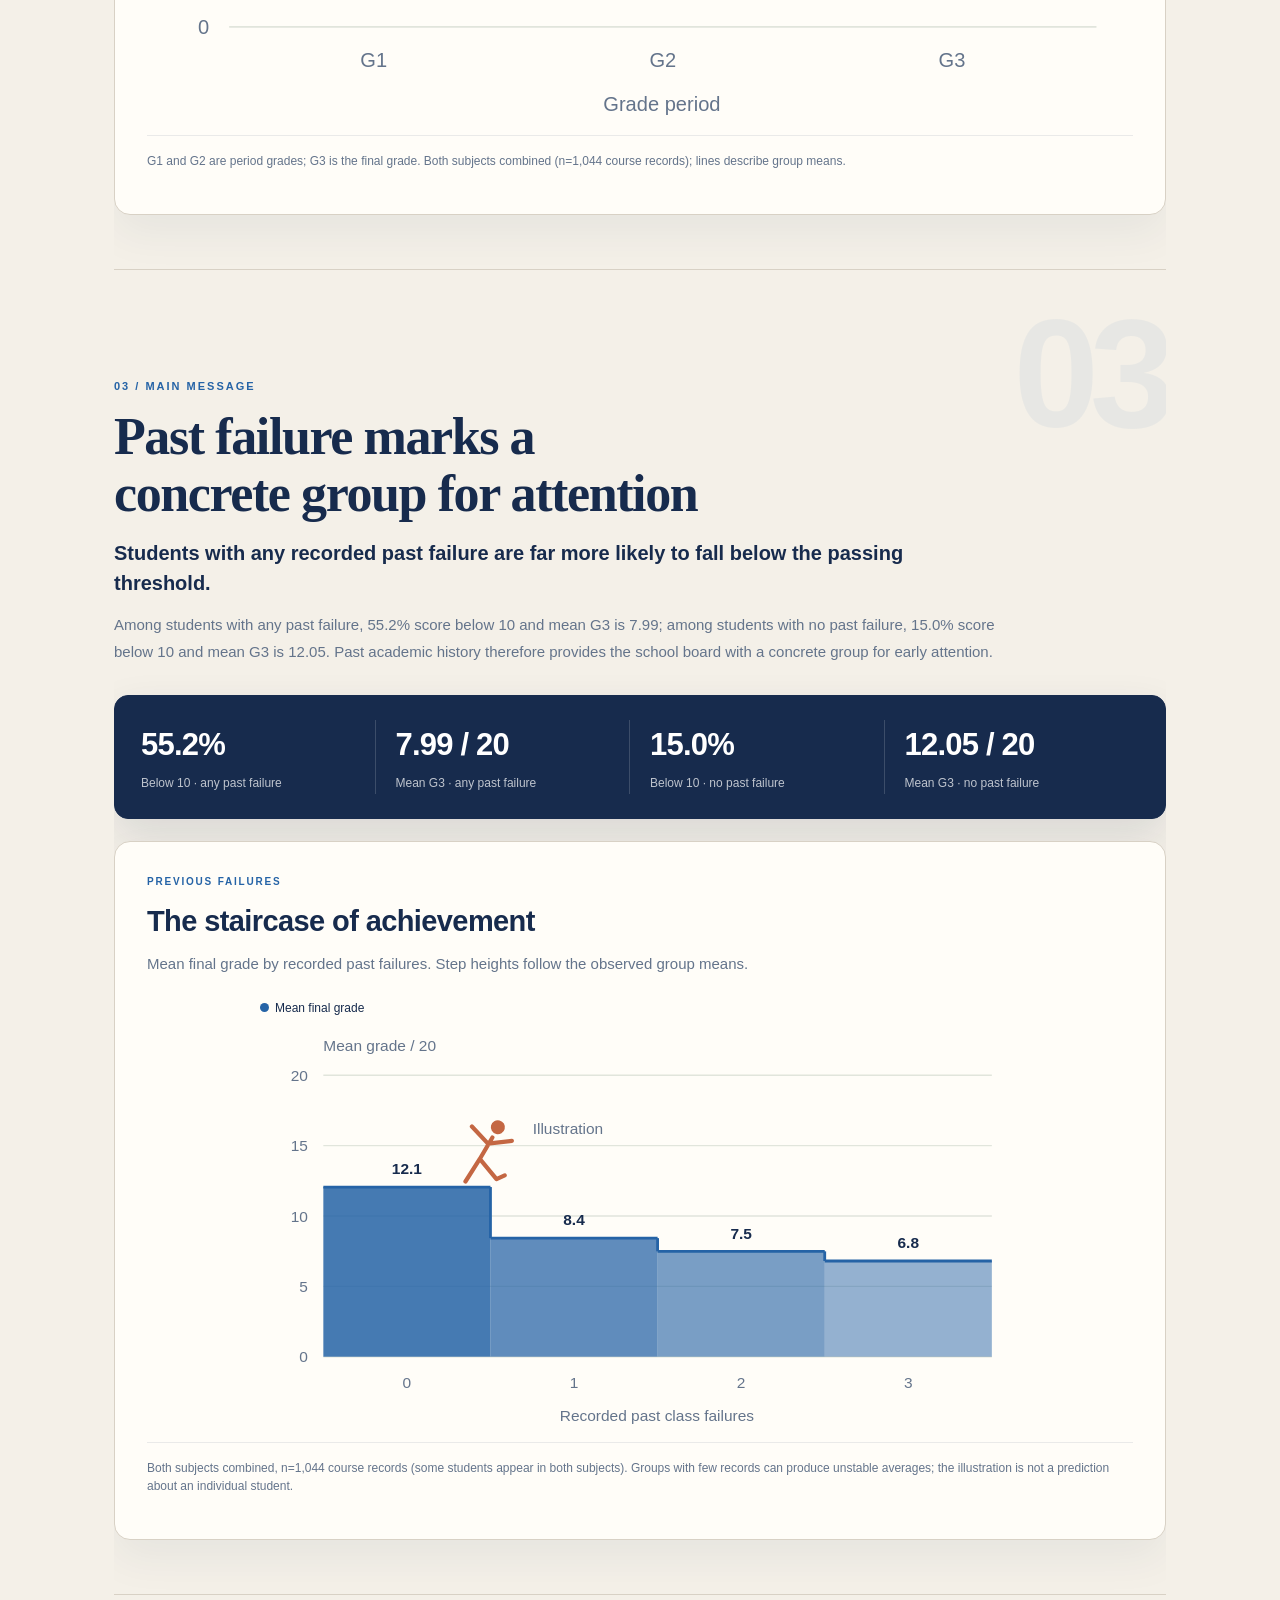
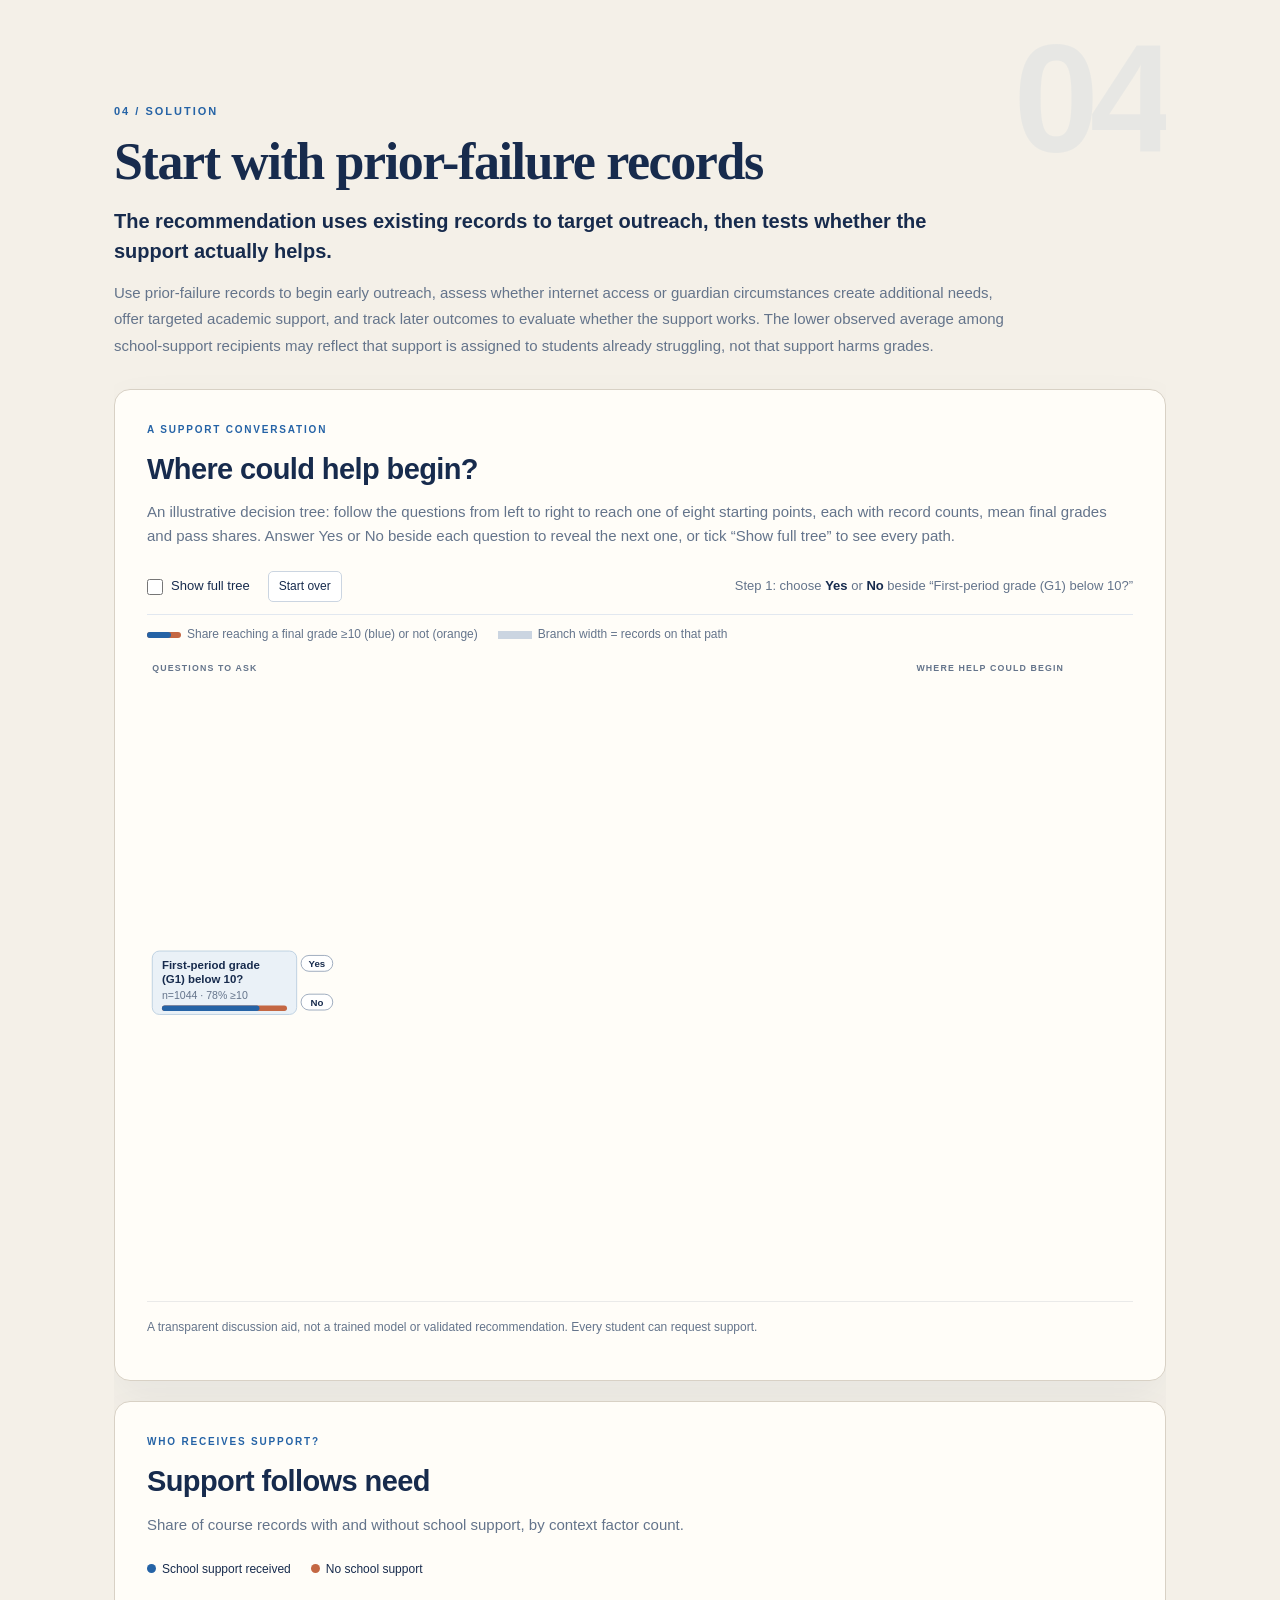
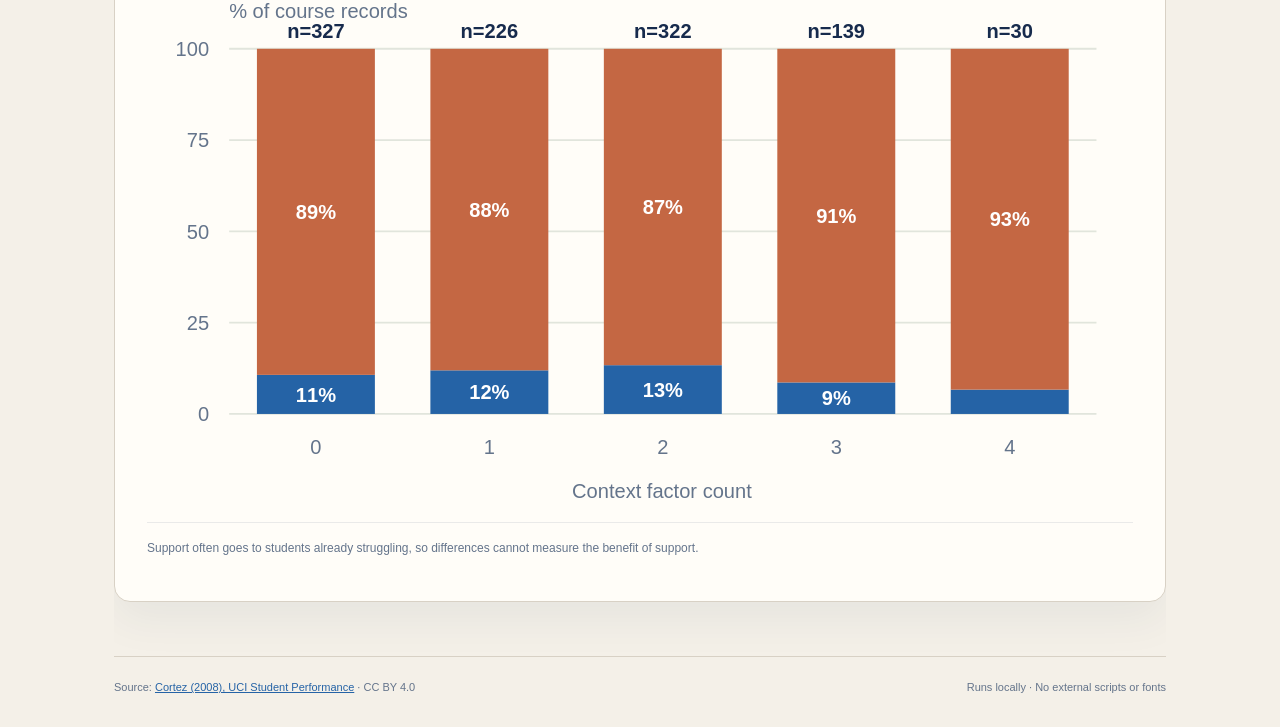
==== commit 4a500473: "upgrade decision tree, Chord diagram and filtered scatter plot" ====
--- a/web/story.html
+++ b/web/story.html
@@ -70,7 +70,7 @@
 <article class="card">
 <p class="eyebrow">A SUPPORT CONVERSATION</p>
 <h3>Where could help begin?</h3>
-<p>An illustrative decision tree, with record counts and mean final grades.</p>
+<p>An illustrative decision tree: follow the questions from left to right to reach one of eight starting points, each with record counts, mean final grades and pass shares. Answer Yes or No beside each question to reveal the next one, or tick “Show full tree” to see every path.</p>
 <div id="tree" class="tree"></div>
 <p class="note">A transparent discussion aid, not a trained model or validated recommendation. Every student can request support.</p>
 </article>
@@ -85,4 +85,4 @@
 </section>
 
 <footer><span>Source: <a href="https://archive.ics.uci.edu/dataset/320/student+performance" target="_blank" rel="noreferrer">Cortez (2008), UCI Student Performance</a> · CC BY 4.0</span><span>Runs locally · No external scripts or fonts</span></footer>
-</main><div id="tooltip" role="status" hidden></div><script src="data.js"></script><script src="story.js"></script></body></html>
+</main><div id="tooltip" role="status" hidden></div><script src="data.js"></script><script src="tree.js"></script><script src="story.js"></script></body></html>
--- a/web/style.css
+++ b/web/style.css
@@ -1,4 +1,4 @@
-:root{--ink:#172b4d;--muted:#64748b;--paper:#f8fafc;--teal:#2563a6;--orange:#bd6840;--line:#e2e8f0}*{box-sizing:border-box}body{margin:0;background:var(--paper);color:var(--ink);font:15px/1.5 'Segoe UI',sans-serif}header{display:flex;align-items:center;justify-content:space-between;gap:20px;padding:18px 5%;background:white;border-bottom:1px solid var(--line)}.brand{font-size:19px;font-weight:650;text-decoration:none;color:var(--ink)}.eyebrow{font-size:10px;letter-spacing:1.3px;font-weight:600;color:var(--muted)}main{max-width:1400px;margin:auto;padding:0 5%}.intro{padding:35px 0 26px}.intro .eyebrow{margin-bottom:8px}h1{font-size:36px;line-height:1.2;letter-spacing:-1px;margin:0 0 12px;font-weight:650}.lead{color:var(--muted);font-size:16px;margin:0;max-width:760px}.intro-note{font-size:12px;color:var(--muted);margin-bottom:0}button,select{font:inherit;color:var(--ink);background:white;border:1px solid #cbd5e1;border-radius:5px;padding:8px 12px;cursor:pointer}button:hover{background:#f1f5f9}button:focus-visible,select:focus-visible{outline:3px solid #93c5fd;outline-offset:2px}.filters{display:flex;flex-wrap:wrap;align-items:end;gap:16px;background:white;border:1px solid var(--line);padding:18px;border-radius:7px}.filters label,.scatter-controls label{display:grid;gap:6px;font-size:12px;font-weight:600}.filters select{min-width:180px}#filter-status{margin-left:auto;font-size:12px;color:var(--muted)}.stats{display:grid;grid-template-columns:repeat(4,1fr);gap:22px;padding:26px 0}.stat{border-right:1px solid var(--line)}.stat:last-child{border:0}.stat strong{display:block;font-size:29px;font-weight:600;letter-spacing:-.8px}.stat span{font-size:12px;color:var(--muted)}.section-heading{display:flex;justify-content:space-between;align-items:center;gap:20px;padding:0 0 18px}.section-heading h2{font-size:21px;margin:0;font-weight:600}.section-heading span{font-size:12px;color:var(--muted)}.grid{display:grid;grid-template-columns:1fr 1fr;gap:20px}.card{background:white;border:1px solid var(--line);border-radius:7px;padding:24px;min-width:0;display:flex;flex-direction:column}.card>.eyebrow{margin-top:0;margin-bottom:8px}.card h3{font-size:21px;font-weight:600;letter-spacing:-.4px;margin:0 0 8px}.card>p:not(.eyebrow){color:var(--muted);margin-top:0}.card>.note{font-size:12px;line-height:1.5;margin-top:auto;padding-top:16px;border-top:1px solid #f1f5f9}.chart{margin-bottom:16px}.chart svg{display:block;width:100%;height:auto}.chart text{font:11px 'Segoe UI',sans-serif;fill:var(--muted)}.chart .value{fill:var(--ink);font-weight:600}.legend{display:flex;flex-wrap:wrap;gap:20px;font-size:12px;margin:8px 0 15px}.legend i{display:inline-block;width:9px;height:9px;border-radius:50%;margin-right:6px}.chart [tabindex]:focus{outline:none;stroke:var(--ink);stroke-width:3}.wide{grid-column:1/-1}.progression{max-width:680px;width:100%;margin:0 auto 20px}.tree{padding:10px 0 20px}.tree-node{text-align:center;background:#eff6ff;border:1px solid #bfdbfe;border-radius:5px;padding:10px;font-size:13px}.tree-node small{font-size:11px;color:var(--muted)}.tree-path{display:grid;grid-template-columns:1fr 1fr;gap:10px;margin:12px 0}.tree-branch{display:flex;flex-direction:column;gap:8px}.tree-branch>small{text-align:center;color:var(--muted)}.tree-leaf{background:#f8fafc;border-color:var(--line)}.scatter-controls{display:flex;align-items:end;flex-wrap:wrap;gap:20px;border-bottom:1px solid var(--line);padding:6px 0 18px;margin-bottom:20px}#matrix-selection{font-size:12px;color:var(--muted);margin-left:auto;padding-bottom:9px}.matrix-scroll{overflow-x:auto}.scatter-matrix{min-width:660px;max-width:980px;width:100%;margin:0 auto}.scatter-matrix svg{display:block;width:100%;height:auto}.scatter-matrix text{font:10px 'Segoe UI',sans-serif;fill:var(--muted)}.scatter-matrix .matrix-label{font-size:13px;font-weight:600;fill:var(--ink)}.scatter-matrix .distribution-label{font-size:10px}.scatter-matrix [tabindex]:focus{outline:none}.scatter-matrix [tabindex]:focus-visible{stroke:#0f172a;stroke-width:2}.scatter-matrix .bar{cursor:pointer;fill:var(--ink);fill-opacity:0}.scatter-matrix .bar:hover{fill-opacity:.06}.scatter-matrix .has-selection .base circle,.scatter-matrix .has-selection .base rect{fill:#cbd5e1}.scatter-matrix .has-selection .base{fill-opacity:.3}.scatter-matrix .pass-line{stroke:var(--muted);stroke-dasharray:3 3;pointer-events:none}.scatter-matrix .brush{fill:#172b4d0d;stroke:var(--ink);stroke-dasharray:4 3;pointer-events:none}.scatter-matrix .brushes{pointer-events:none}.scatter-matrix .bar.is-selected{stroke:var(--ink);stroke-width:1.5;stroke-dasharray:3 2}.scatter-controls .add-toggle{display:flex;align-items:center;gap:8px;font-weight:400;font-size:13px;cursor:pointer;padding-bottom:8px}.add-toggle span{color:var(--muted);font-size:12px}.add-toggle input{width:16px;height:16px;margin:0;accent-color:var(--teal)}.pass-key{width:16px!important;height:0!important;border-radius:0!important;border-top:2px dashed var(--muted)}.scatter-matrix .brush-area{fill:transparent;cursor:crosshair;touch-action:none}.scatter-matrix .sel,.scatter-matrix .sel-bars{pointer-events:none}.matrix-legend{color:var(--muted);align-items:center;padding-top:10px}.method{margin:24px 0;background:white;border:1px solid var(--line);border-radius:7px;padding:20px;font-size:13px;color:var(--muted)}.method summary{color:var(--ink);font-size:15px;font-weight:600;cursor:pointer}.method-grid{display:grid;grid-template-columns:repeat(3,1fr);gap:25px}.method h3{font-size:15px;color:var(--ink)}footer{display:flex;justify-content:space-between;gap:20px;border-top:1px solid var(--line);padding:22px 0 30px;font-size:11px;color:var(--muted)}a{color:var(--teal)}#tooltip{position:fixed;z-index:5;background:#172b4d;color:white;border-radius:5px;padding:9px 12px;font-size:12px;max-width:260px;pointer-events:none}@media(max-width:900px){header>.eyebrow,.section-heading>span{display:none}.grid{grid-template-columns:1fr}.method-grid{grid-template-columns:1fr}h1{font-size:31px}}@media(max-width:580px){header{padding:14px 5%;gap:12px}.brand{font-size:16px}header button{font-size:12px}.intro{padding-top:26px}h1{font-size:27px}.lead{font-size:14px}.filters label,.filters select{width:100%}.filters{gap:12px}.stats{grid-template-columns:1fr 1fr}.stat:nth-child(2){border:0}.card{padding:16px}.card h3{font-size:19px}#matrix-selection{margin-left:0}.tree-node{font-size:12px;padding:8px}.tree-path{gap:6px}footer{flex-direction:column}}
+:root{--ink:#172b4d;--muted:#64748b;--paper:#f8fafc;--teal:#2563a6;--orange:#bd6840;--line:#e2e8f0}*{box-sizing:border-box}body{margin:0;background:var(--paper);color:var(--ink);font:15px/1.5 'Segoe UI',sans-serif}header{display:flex;align-items:center;justify-content:space-between;gap:20px;padding:18px 5%;background:white;border-bottom:1px solid var(--line)}.brand{font-size:19px;font-weight:650;text-decoration:none;color:var(--ink)}.eyebrow{font-size:10px;letter-spacing:1.3px;font-weight:600;color:var(--muted)}main{max-width:1400px;margin:auto;padding:0 5%}.intro{padding:35px 0 26px}.intro .eyebrow{margin-bottom:8px}h1{font-size:36px;line-height:1.2;letter-spacing:-1px;margin:0 0 12px;font-weight:650}.lead{color:var(--muted);font-size:16px;margin:0;max-width:760px}.intro-note{font-size:12px;color:var(--muted);margin-bottom:0}button,select{font:inherit;color:var(--ink);background:white;border:1px solid #cbd5e1;border-radius:5px;padding:8px 12px;cursor:pointer}button:hover{background:#f1f5f9}button:focus-visible,select:focus-visible{outline:3px solid #93c5fd;outline-offset:2px}.filters{display:flex;flex-wrap:wrap;align-items:end;gap:16px;background:white;border:1px solid var(--line);padding:18px;border-radius:7px}.filters label,.scatter-controls label{display:grid;gap:6px;font-size:12px;font-weight:600}.filters select{min-width:180px}#filter-status{margin-left:auto;font-size:12px;color:var(--muted)}.stats{display:grid;grid-template-columns:repeat(4,1fr);gap:22px;padding:26px 0}.stat{border-right:1px solid var(--line)}.stat:last-child{border:0}.stat strong{display:block;font-size:29px;font-weight:600;letter-spacing:-.8px}.stat span{font-size:12px;color:var(--muted)}.section-heading{display:flex;justify-content:space-between;align-items:center;gap:20px;padding:0 0 18px}.section-heading h2{font-size:21px;margin:0;font-weight:600}.section-heading span{font-size:12px;color:var(--muted)}.grid{display:grid;grid-template-columns:1fr 1fr;gap:20px}.card{background:white;border:1px solid var(--line);border-radius:7px;padding:24px;min-width:0;display:flex;flex-direction:column}.card>.eyebrow{margin-top:0;margin-bottom:8px}.card h3{font-size:21px;font-weight:600;letter-spacing:-.4px;margin:0 0 8px}.card>p:not(.eyebrow){color:var(--muted);margin-top:0}.card>.note{font-size:12px;line-height:1.5;margin-top:auto;padding-top:16px;border-top:1px solid #f1f5f9}.chart{margin-bottom:16px}.chart svg{display:block;width:100%;height:auto}.chart text{font:11px 'Segoe UI',sans-serif;fill:var(--muted)}.chart .value{fill:var(--ink);font-weight:600}.legend{display:flex;flex-wrap:wrap;gap:20px;font-size:12px;margin:8px 0 15px}.legend i{display:inline-block;width:9px;height:9px;border-radius:50%;margin-right:6px}.chart [tabindex]:focus{outline:none;stroke:var(--ink);stroke-width:3}.wide{grid-column:1/-1}.progression{max-width:680px;width:100%;margin:0 auto 20px}.scatter-controls{display:flex;align-items:end;flex-wrap:wrap;gap:20px;border-bottom:1px solid var(--line);padding:6px 0 18px;margin-bottom:20px}#matrix-selection{font-size:12px;color:var(--muted);margin-left:auto;padding-bottom:9px}.matrix-scroll{overflow-x:auto}.scatter-matrix{min-width:660px;max-width:980px;width:100%;margin:0 auto}.scatter-matrix svg{display:block;width:100%;height:auto}.scatter-matrix text{font:10px 'Segoe UI',sans-serif;fill:var(--muted)}.scatter-matrix .matrix-label{font-size:13px;font-weight:600;fill:var(--ink)}.scatter-matrix .distribution-label{font-size:10px}.scatter-matrix [tabindex]:focus{outline:none}.scatter-matrix [tabindex]:focus-visible{stroke:#0f172a;stroke-width:2}.scatter-matrix .bar{cursor:pointer;fill:var(--ink);fill-opacity:0}.scatter-matrix .bar:hover{fill-opacity:.06}.scatter-matrix .has-selection .base circle,.scatter-matrix .has-selection .base rect{fill:#cbd5e1}.scatter-matrix .has-selection .base{fill-opacity:.3}.scatter-matrix .brush{fill:#172b4d0d;stroke:var(--ink);stroke-dasharray:4 3;pointer-events:none}.scatter-matrix .brushes{pointer-events:none}.scatter-matrix .bar.is-selected{stroke:var(--ink);stroke-width:1.5;stroke-dasharray:3 2}.scatter-controls .add-toggle{display:flex;align-items:center;gap:8px;font-weight:400;font-size:13px;cursor:pointer;padding-bottom:8px}.add-toggle span{color:var(--muted);font-size:12px}.add-toggle input{width:16px;height:16px;margin:0;accent-color:var(--teal)}.scatter-matrix .brush-area{fill:transparent;cursor:crosshair;touch-action:none}.scatter-matrix .sel,.scatter-matrix .sel-bars{pointer-events:none}.matrix-legend{color:var(--muted);align-items:center;padding-top:10px}.method{margin:24px 0;background:white;border:1px solid var(--line);border-radius:7px;padding:20px;font-size:13px;color:var(--muted)}.method summary{color:var(--ink);font-size:15px;font-weight:600;cursor:pointer}.method-grid{display:grid;grid-template-columns:repeat(3,1fr);gap:25px}.method h3{font-size:15px;color:var(--ink)}footer{display:flex;justify-content:space-between;gap:20px;border-top:1px solid var(--line);padding:22px 0 30px;font-size:11px;color:var(--muted)}a{color:var(--teal)}#tooltip{position:fixed;z-index:5;background:#172b4d;color:white;border-radius:5px;padding:9px 12px;font-size:12px;max-width:260px;pointer-events:none}@media(max-width:900px){header>.eyebrow,.section-heading>span{display:none}.grid{grid-template-columns:1fr}.method-grid{grid-template-columns:1fr}h1{font-size:31px}}@media(max-width:580px){header{padding:14px 5%;gap:12px}.brand{font-size:16px}header button{font-size:12px}.intro{padding-top:26px}h1{font-size:27px}.lead{font-size:14px}.filters label,.filters select{width:100%}.filters{gap:12px}.stats{grid-template-columns:1fr 1fr}.stat:nth-child(2){border:0}.card{padding:16px}.card h3{font-size:19px}#matrix-selection{margin-left:0}footer{flex-direction:column}}
 
 /* One view per screen, with scroll snapping and dot navigation */
 html{scroll-snap-type:y proximity;scroll-behavior:smooth}
@@ -6,7 +6,7 @@
 .grid{grid-template-columns:1fr;gap:28px}
 .grid>.card{scroll-snap-align:start;scroll-margin-top:16px;min-height:calc(100vh - 32px);justify-content:center}
 .grid>.card>.note{margin-top:16px}
-.chart,.tree{max-width:720px;width:100%;margin-left:auto;margin-right:auto}
+.chart{max-width:720px;width:100%;margin-left:auto;margin-right:auto}
 @media(min-width:901px) and (min-height:640px){.filters{position:sticky;top:0;z-index:4;box-shadow:0 2px 6px rgba(15,23,42,.08)}.grid>.card{scroll-margin-top:112px;min-height:calc(100vh - 132px)}}
 .dots{position:fixed;right:14px;top:50%;transform:translateY(-50%);display:flex;flex-direction:column;gap:12px;z-index:3}
 .dots a{display:block;width:11px;height:11px;border-radius:50%;border:2px solid var(--teal);background:white}
@@ -14,39 +14,43 @@
 .dots a:focus-visible{outline:3px solid #93c5fd;outline-offset:2px}
 @media(max-width:900px){.dots{display:none}.grid>.card{min-height:0}}
 
-/* Risk-factor network */
-.network-chart .net-link-vis{stroke:#94a3b8;stroke-opacity:.75;stroke-linecap:round;pointer-events:none}
-.network-chart .net-link{stroke:transparent;cursor:pointer}
-.network-chart .net-edge:hover .net-link-vis,.network-chart .net-edge.is-hot .net-link-vis{stroke:var(--ink);stroke-opacity:.8}
-.network-chart .net-hit{fill:transparent;cursor:grab;touch-action:none}
-.network-chart .net-hit:active{cursor:grabbing}
-.network-chart .net-sel{fill:var(--ink);fill-opacity:.28;pointer-events:none}
+/* Risk-factor chord diagram */
+.network-chart svg text{font-size:13px}
+.network-chart .net-link{fill-opacity:.82;stroke:white;stroke-width:.75;cursor:pointer;transition:fill-opacity .15s}
+.network-chart .net-edge:hover .net-link,.network-chart .net-edge.is-hot .net-link{fill-opacity:1;stroke:var(--ink);stroke-width:1}
+.network-chart .has-hot .net-edge:not(.is-hot) .net-link{fill-opacity:.1}
+.network-chart .net-node>path:not(.net-hit){stroke:white;stroke-width:1}
+.network-chart .net-hit{fill:transparent;stroke:none;cursor:pointer}
+.network-chart .net-sel{fill:var(--ink);stroke:none!important;pointer-events:none}
 .network-chart .net-label{paint-order:stroke;stroke:white;stroke-width:3px;stroke-linejoin:round;pointer-events:none}
-.network-chart .net-node .value{pointer-events:none}
+.network-chart svg .net-group{font-size:11px;letter-spacing:1.3px;font-weight:600}
 .network-chart .net-sel-label{fill:var(--ink);font-weight:600}
 .network-chart .net-node.is-empty{opacity:.45}
 .network-chart .has-selection .net-node.is-unselected{opacity:.4}
-.network-chart .has-selection .net-link-vis{stroke-opacity:.35}
-.network-chart .net-node.is-selected .net-hit,.network-chart .net-edge.is-selected .net-link-vis{stroke:var(--ink);stroke-width:2;stroke-dasharray:4 3;stroke-opacity:1}
+.network-chart .has-selection .net-link{fill-opacity:.3}
+.network-chart .net-node.is-selected .net-hit,.network-chart .net-edge.is-selected .net-link{stroke:var(--ink);stroke-width:2;stroke-dasharray:4 3}
+.network-chart .net-edge.is-selected .net-link{fill-opacity:1}
+@media(prefers-reduced-motion:reduce){.network-chart .net-link{transition:none}}
 .net-callout{font-size:14px;margin:0 0 4px;line-height:1.9}
 .net-callout button{font-size:12px;padding:5px 10px;margin-left:6px}
 .net-threshold{display:flex!important;align-items:center;gap:10px;font-weight:400!important;font-size:13px!important;padding-bottom:8px}
 .net-threshold input{accent-color:var(--teal);width:150px}
 .net-threshold output{font-weight:600;min-width:34px}
-.net-legend{justify-content:center;color:var(--muted);align-items:center}
+.net-legend{justify-content:center;color:var(--muted);align-items:center}.net-side{display:grid;gap:18px;margin-top:20px}.net-side .net-legend{flex-direction:column;align-items:flex-start;gap:10px;margin:0;padding:0 4px}.net-side .net-detail{margin-top:0}
 .net-legend span{display:inline-flex;align-items:center;gap:6px}
 #network-selection{font-size:12px;color:var(--muted);margin-left:auto;padding-bottom:9px}
-.net-layout{display:grid;grid-template-columns:minmax(0,1fr) 270px;gap:24px;align-items:start;max-width:1060px;width:100%;margin:0 auto 16px}
-.net-layout .network-chart{max-width:none;margin:0}
-#net-callout{max-width:1060px;width:100%;margin:0 auto}
+.net-layout{display:grid;grid-template-columns:minmax(0,1fr) 260px;gap:20px;align-items:start;max-width:1320px;width:100%;margin:0 auto 16px}
+.net-layout .network-chart{max-width:none;margin:0}.net-layout .network-chart svg{max-height:max(560px,calc(100vh - 160px));margin:0 auto}
+#net-callout{max-width:1320px;width:100%;margin:0 auto}
 .net-detail{border:1px solid var(--line);border-radius:7px;padding:16px;font-size:13px;line-height:1.5;color:var(--muted);background:var(--paper);min-height:120px;margin-top:20px}
 .net-detail h4{margin:0 0 10px;font-size:15px;font-weight:600;color:var(--ink)}
-.net-detail p{margin:10px 0 0}
+.net-detail p{margin:10px 0 0}.net-detail h5{margin:14px 0 6px;padding-top:12px;border-top:1px solid var(--line);font-size:12px;font-weight:600;color:var(--muted)}
 .net-detail dl{display:grid;grid-template-columns:1fr auto;gap:4px 12px;margin:0}
 .net-detail dd{margin:0;color:var(--ink);font-weight:600;text-align:right;font-variant-numeric:tabular-nums}
 .net-detail dd small{font-weight:400;color:var(--muted)}
 .net-detail dl+p,.net-detail>p:only-child{margin:0}
-@media(max-width:900px){.net-layout{grid-template-columns:1fr}.net-detail{min-height:0;margin-top:0}}
+@media(max-width:900px){.net-layout{grid-template-columns:1fr}.net-side{margin-top:0}.net-detail{min-height:0}}
+@media(max-width:640px){.net-layout .network-chart{overflow-x:auto}.net-layout .network-chart svg{min-width:640px;max-height:none}}
 .story-link{font-size:13px;font-weight:600;text-decoration:none;white-space:nowrap}
 
 /* Cross-platform typography */
@@ -114,8 +118,6 @@
 .explorer .card>p:not(.eyebrow){max-width:940px;font-size:14px;line-height:1.65}
 .explorer .card>.note{max-width:none;border-color:rgba(23,43,77,.09);font-size:11px}
 .explorer .chart text{font-family:ui-sans-serif,-apple-system,'Segoe UI',Roboto,Helvetica,Arial,sans-serif}
-.explorer .tree-node{background:#eaf1f7;border-color:#b9cde0;border-radius:9px}
-.explorer .tree-leaf{background:#f8f5ef;border-color:var(--explore-line)}
 .explorer .net-detail{background:#f8f5ef;border-color:var(--explore-line);border-radius:12px}
 .explorer .scatter-controls{border-color:var(--explore-line)}
 .explorer .method{margin:36px 0 28px;padding:24px 26px;background:var(--explore-surface);border-color:var(--explore-line);border-radius:16px;box-shadow:0 12px 30px rgba(23,43,77,.05)}
@@ -129,3 +131,48 @@
 @media(max-width:1180px) and (min-width:901px){.explorer .site-header>.eyebrow,.filter-heading{display:none}.explorer .filters{grid-template-columns:repeat(3,minmax(150px,1fr)) auto}.filter-result{grid-column:1/-1}.explorer .explorer-hero{grid-template-columns:minmax(0,1.35fr) minmax(260px,.65fr);gap:45px}}
 @media(max-width:900px){.explorer .explorer-hero{grid-template-columns:1fr;min-height:0;gap:34px;padding:64px 0}.explorer .explorer-hero h1{font-size:clamp(48px,10vw,76px)}.hero-guide{max-width:620px}.explorer .filters{position:relative;top:auto;grid-template-columns:1fr 1fr}.filter-heading,.filter-result{grid-column:1/-1}.filter-result{justify-self:start}.explorer .stats{margin-bottom:44px}.explorer .stats .stat{padding:4px 22px}.explorer .stats .stat:first-child{padding-left:0}.explorer .stats .stat:nth-child(2){border-right:0}.explorer .stats .stat:nth-child(n+3){margin-top:20px;padding-top:20px;border-top:1px solid rgba(255,255,255,.16)}.explorer .stats .stat:nth-child(3){padding-left:0}.explorer .section-heading{align-items:start}.explorer .grid>.card{border-radius:16px}}
 @media(max-width:640px){.explorer .site-header{min-height:57px;padding:12px 5%}.explorer .site-header .brand{font-size:15px}.explorer .header-actions{gap:12px}.explorer #export{display:none}.explorer .story-link{font-size:0}.explorer .story-link::before{content:"Story →";font-size:12px}.explorer .explorer-hero{padding:50px 0 56px}.explorer .explorer-hero h1{font-size:clamp(40px,11.4vw,46px);line-height:.98;letter-spacing:-1.7px}.explorer .explorer-hero .lead{font-size:16px}.hero-guide{width:100%;padding:24px;border-radius:14px}.hero-guide li{grid-template-columns:30px minmax(0,1fr)}.explorer .filters{grid-template-columns:1fr;padding:16px;border-radius:13px}.filter-heading,.filter-result{grid-column:auto}.explorer .filters label,.explorer .filters select,.explorer #reset{width:100%}.explorer .stats{grid-template-columns:1fr 1fr;padding:22px 20px;border-radius:14px}.explorer .stats .stat{padding-left:16px;padding-right:16px}.explorer .stats .stat strong{font-size:26px}.explorer .section-heading h2{font-size:34px}.explorer .section-heading>span{display:none}.explorer .grid{gap:24px}.explorer .grid>.card{padding:24px 20px;border-radius:14px}.explorer .grid>.card::before{top:20px;right:20px}.explorer .card h3{font-size:29px}.explorer .method{padding:20px;border-radius:13px}}
+
+/* Support-conversation tree (shared with the data story) */
+.tree{max-width:1180px;width:100%;margin:0 auto;padding:6px 0 18px}
+.tree-controls{display:flex;align-items:center;flex-wrap:wrap;gap:10px 18px;padding:2px 0 12px;margin-bottom:10px;border-bottom:1px solid var(--line)}
+.tree-toggle{display:flex;align-items:center;gap:8px;font-size:13px;cursor:pointer}
+.tree-toggle input{width:16px;height:16px;margin:0;accent-color:var(--teal)}
+.tree-restart{font-size:12px;padding:5px 10px}
+.tree-status{margin:0 0 0 auto;font-size:13px;color:var(--muted)}
+.tree-status strong{color:var(--ink)}
+.tree-legend{display:flex;flex-wrap:wrap;gap:20px;font-size:12px;color:var(--muted);margin:4px 0 12px}
+.tree-legend span{display:inline-flex;align-items:center;gap:6px}
+.tree-scroll{overflow-x:auto}
+.tree-svg{display:block;width:100%;min-width:880px;max-width:1180px;margin:0 auto;height:auto}
+.tree-svg text{font:12px ui-sans-serif,-apple-system,'Segoe UI',Roboto,Helvetica,Arial,sans-serif;fill:var(--muted)}
+.tree-svg .tree-title{font-size:13px;font-weight:600;fill:var(--ink)}
+.tree-svg .tree-stat{font-weight:700;fill:var(--ink)}
+.tree-svg .tree-head{font-size:10px;letter-spacing:1.3px;font-weight:600}
+.tree-q .tree-box{fill:#eaf1f7;stroke:#b9cde0}
+.tree-leaf-box .tree-box{fill:#fffdf8;stroke:#d8d2c4}
+.tree-link path{fill:none;stroke:#cbd5e1;stroke-opacity:.85}
+.tree-svg [tabindex]{cursor:default;outline:none}
+.tree-svg [tabindex]:focus-visible .tree-box,.tree-svg .tree-link:focus-visible path{stroke:var(--ink);stroke-width:2}
+/* Walk-through reveal: a branch draws itself in, then the box it leads to fades and slides into place. */
+.tree-svg [data-node]{opacity:0;visibility:hidden;transition:opacity .25s ease,visibility 0s linear .25s}
+.tree-svg [data-node].is-shown{opacity:1;visibility:visible;transition:opacity .35s ease .3s,visibility 0s}
+.tree-svg .tree-link.is-shown{transition:opacity .15s ease,visibility 0s}
+.tree-link path{stroke-dasharray:1;stroke-dashoffset:1;transition:stroke-dashoffset .45s ease}
+.tree-link.is-shown path{stroke-dashoffset:0}
+.tree-pop{transform:translateX(-14px);transition:transform .4s ease .3s}
+.is-shown>.tree-pop{transform:none}
+.tree-svg .tree-pill{cursor:pointer}
+.tree-pill rect{fill:white;stroke:#94a3b8;transition:fill .2s,stroke .2s}
+.tree-svg .tree-pill text{font-size:11px;font-weight:700;fill:var(--ink);pointer-events:none;transition:fill .2s}
+.tree-pill:hover rect{stroke:var(--ink)}
+.tree-pill:focus-visible rect{stroke:var(--ink);stroke-width:2}
+.tree-pill.is-chosen rect{fill:var(--ink);stroke:var(--ink)}
+.tree-svg .tree-pill.is-chosen text{fill:white}
+.tree-svg.is-full .tree-pill{pointer-events:none}
+.tree-svg.is-full .tree-pill rect{stroke:#cbd5e1}
+/* Full tree: hovering traces every path through a box or branch. */
+.tree-svg.has-hot [data-leaves]:not(.is-hot){opacity:.28}
+.tree-svg .tree-link.is-hot path{stroke:#94a3b8}
+.tree-svg .is-hot .tree-box{stroke:var(--ink)}
+@media(prefers-reduced-motion:reduce){.tree-svg [data-node],.tree-svg [data-node].is-shown,.tree-link path,.tree-pop,.tree-pill rect{transition:none}}
+@media(max-width:640px){.tree-status{margin-left:0;flex-basis:100%}}
--- a/web/story.css
+++ b/web/story.css
@@ -43,14 +43,11 @@
 .story #failures{max-width:760px;margin:0 auto 8px}
 .story #internet{max-width:100%;margin:0 auto 8px}
 .story #support-chart{max-width:100%}
-.story .tree{max-width:640px;margin:0 auto}
-.story .tree-node{background:#eaf1f7;border-color:#b9cde0}
-.story .tree-leaf{background:#f8f5ef;border-color:var(--story-line)}
 .story .dots{display:none}
 .story-grid.rising{grid-template-columns:1fr 1fr}
 .story-grid .wide-card{grid-column:1/-1}
 .story-grid.solution{grid-template-columns:1fr}
-.story-grid.solution>.card>.chart,.story-grid.solution>.card>.tree{max-width:760px;width:100%;margin-left:auto;margin-right:auto}
+.story-grid.solution>.card>.chart{max-width:760px;width:100%;margin-left:auto;margin-right:auto}
 .story-grid.single{grid-template-columns:1fr}
 .story footer{border-color:var(--story-line)}
 @media(max-width:1000px){.story-grid{grid-template-columns:1fr 1fr}}
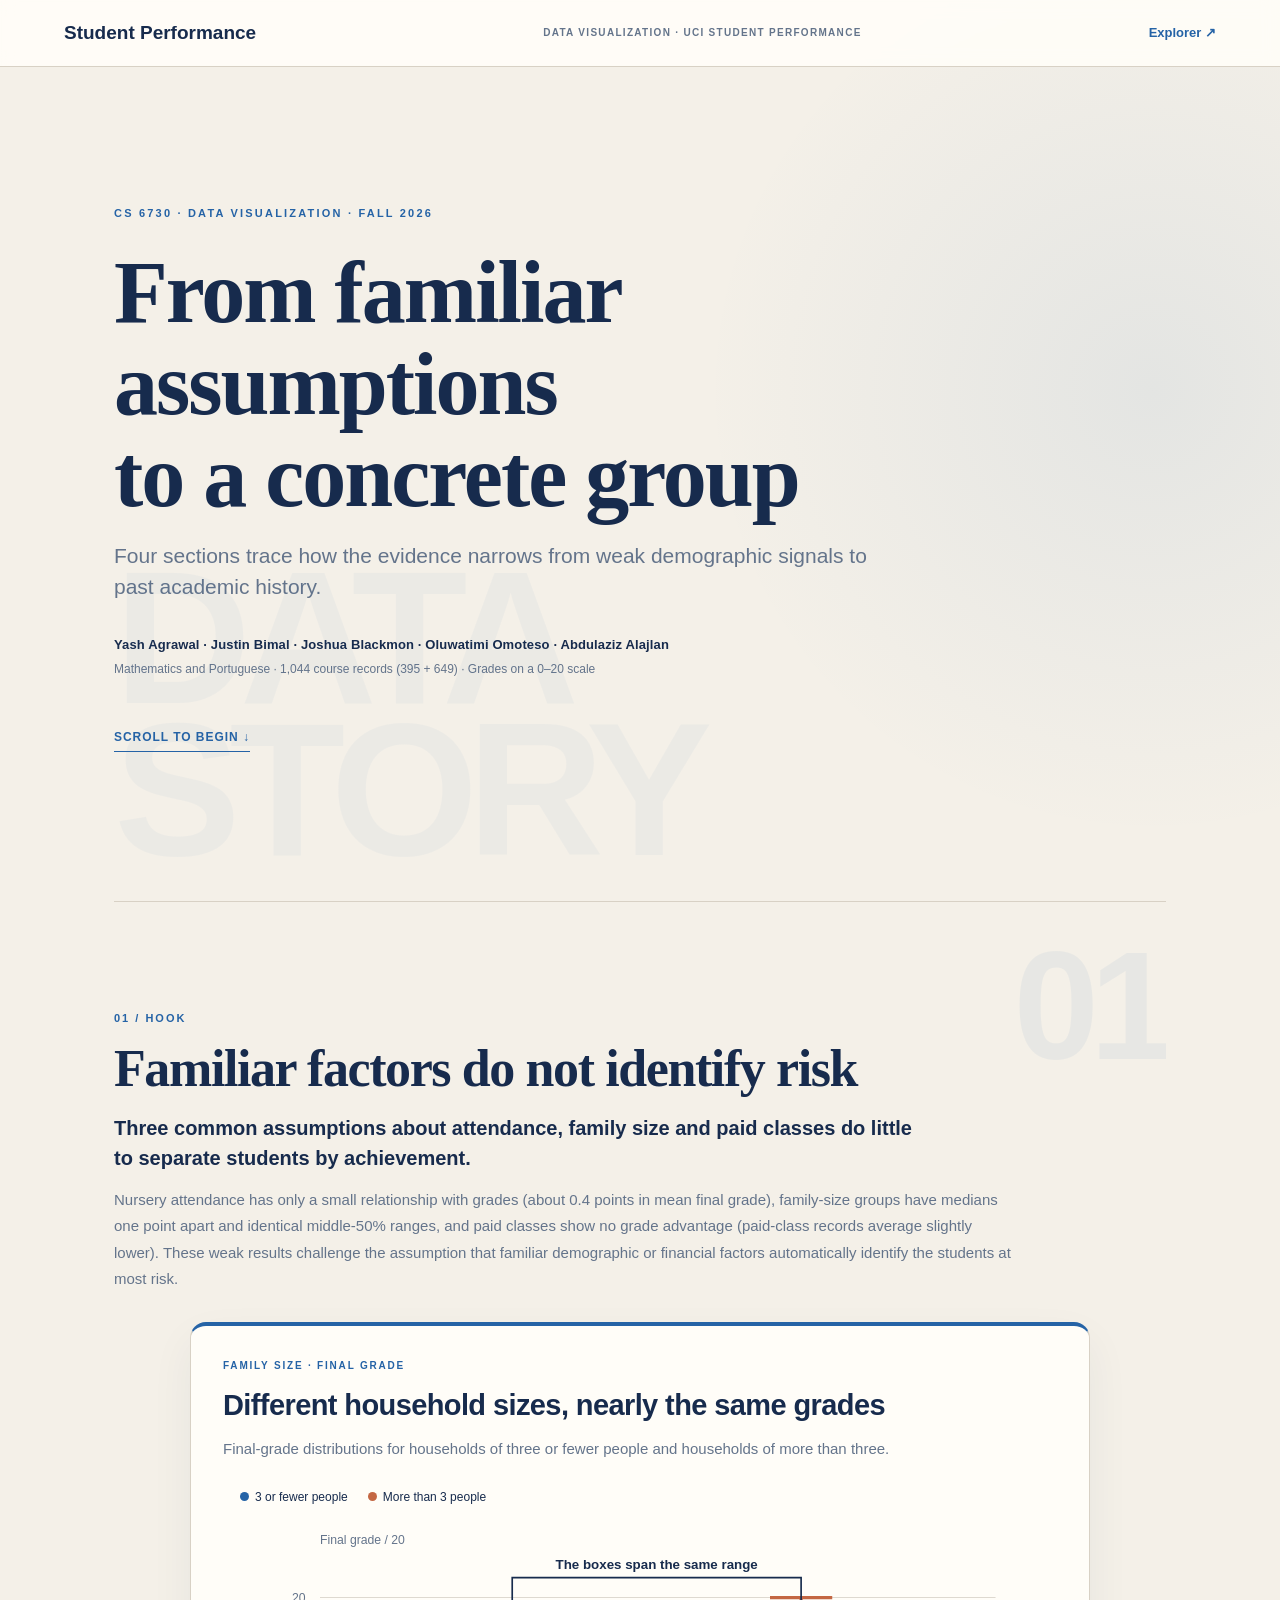
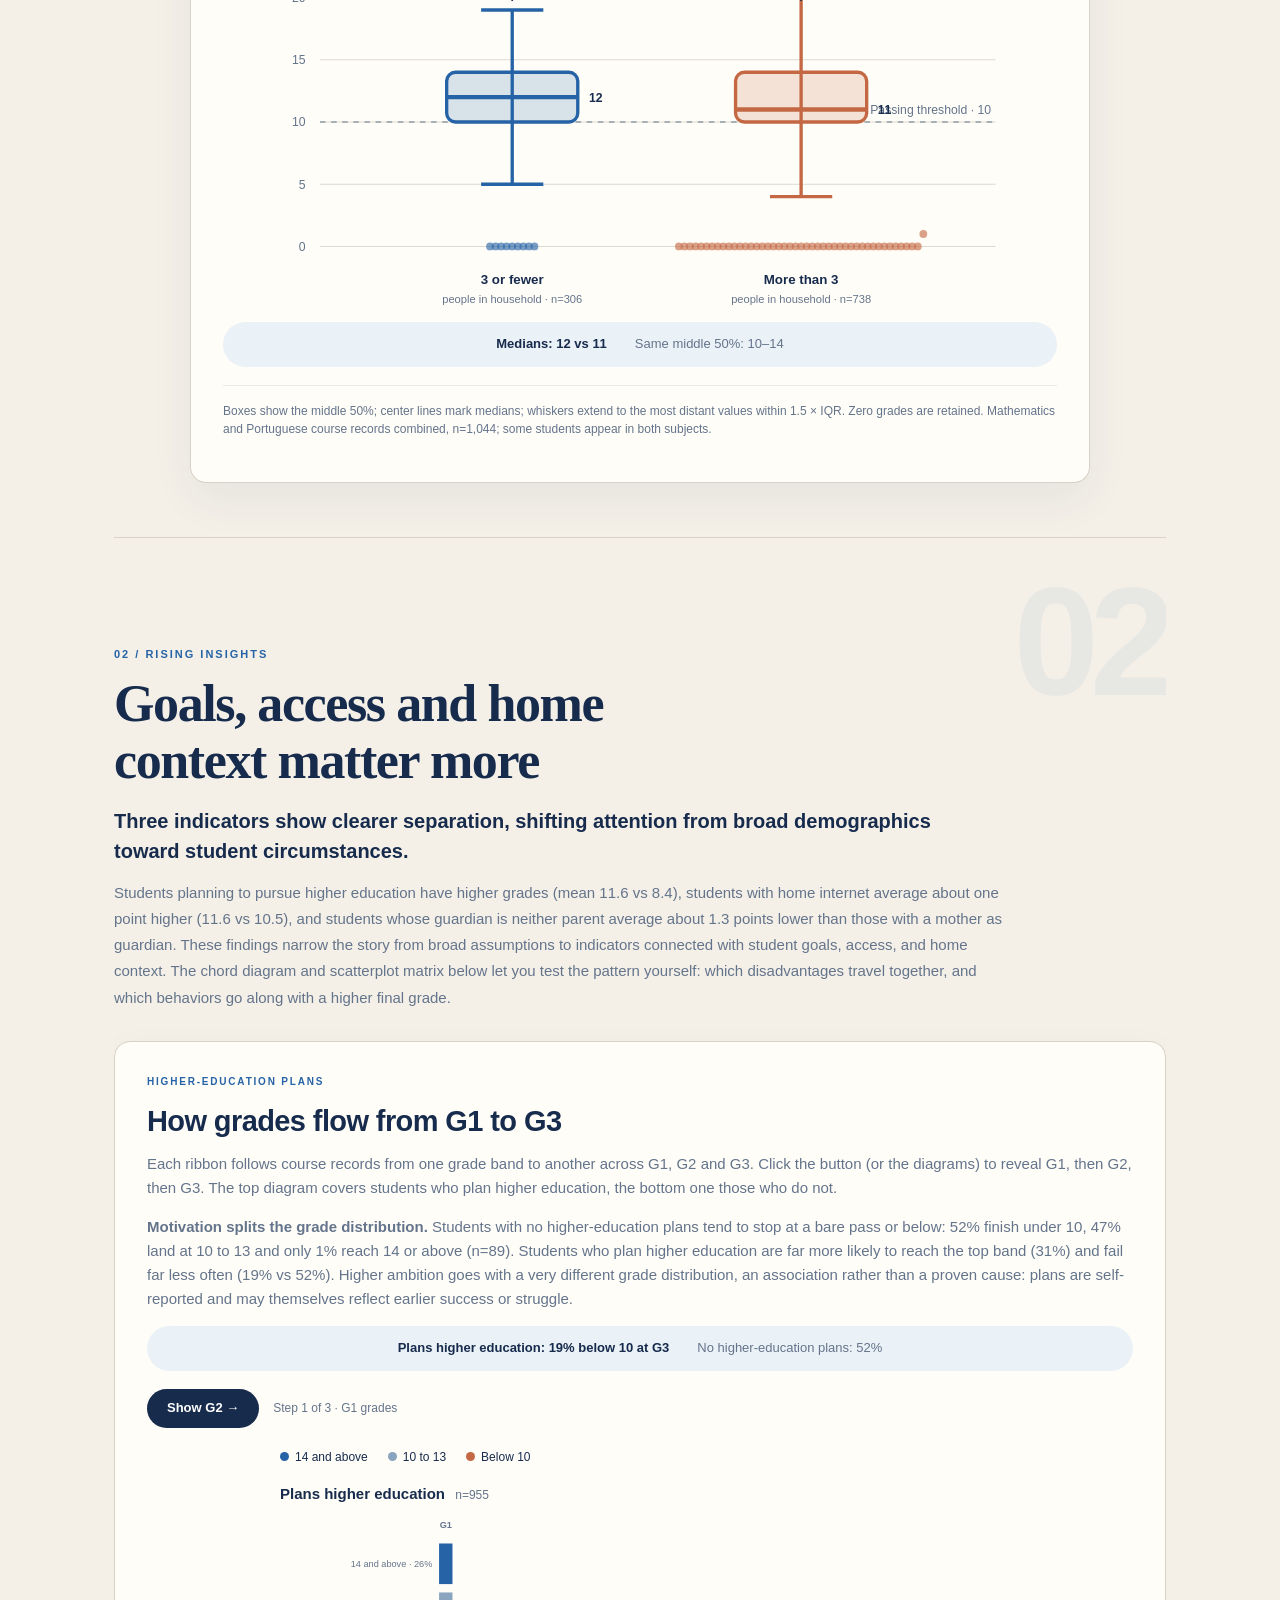
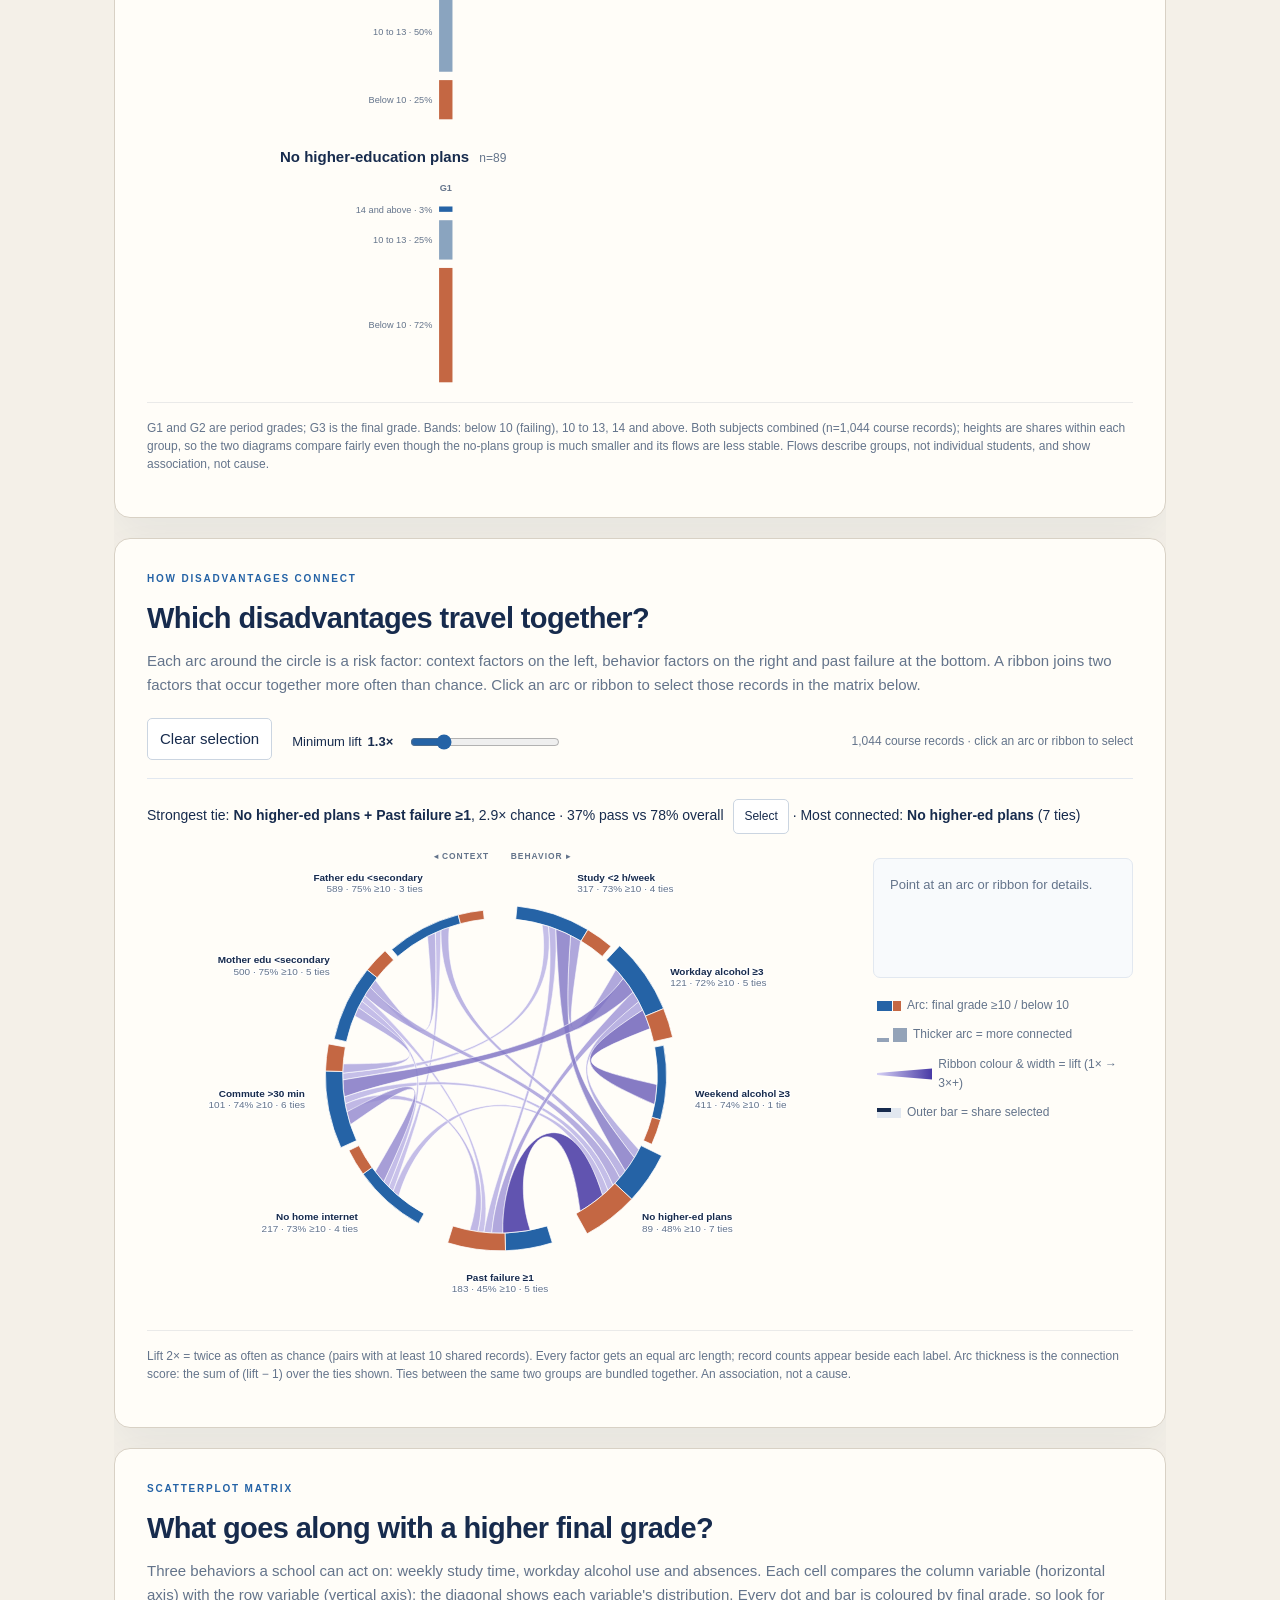
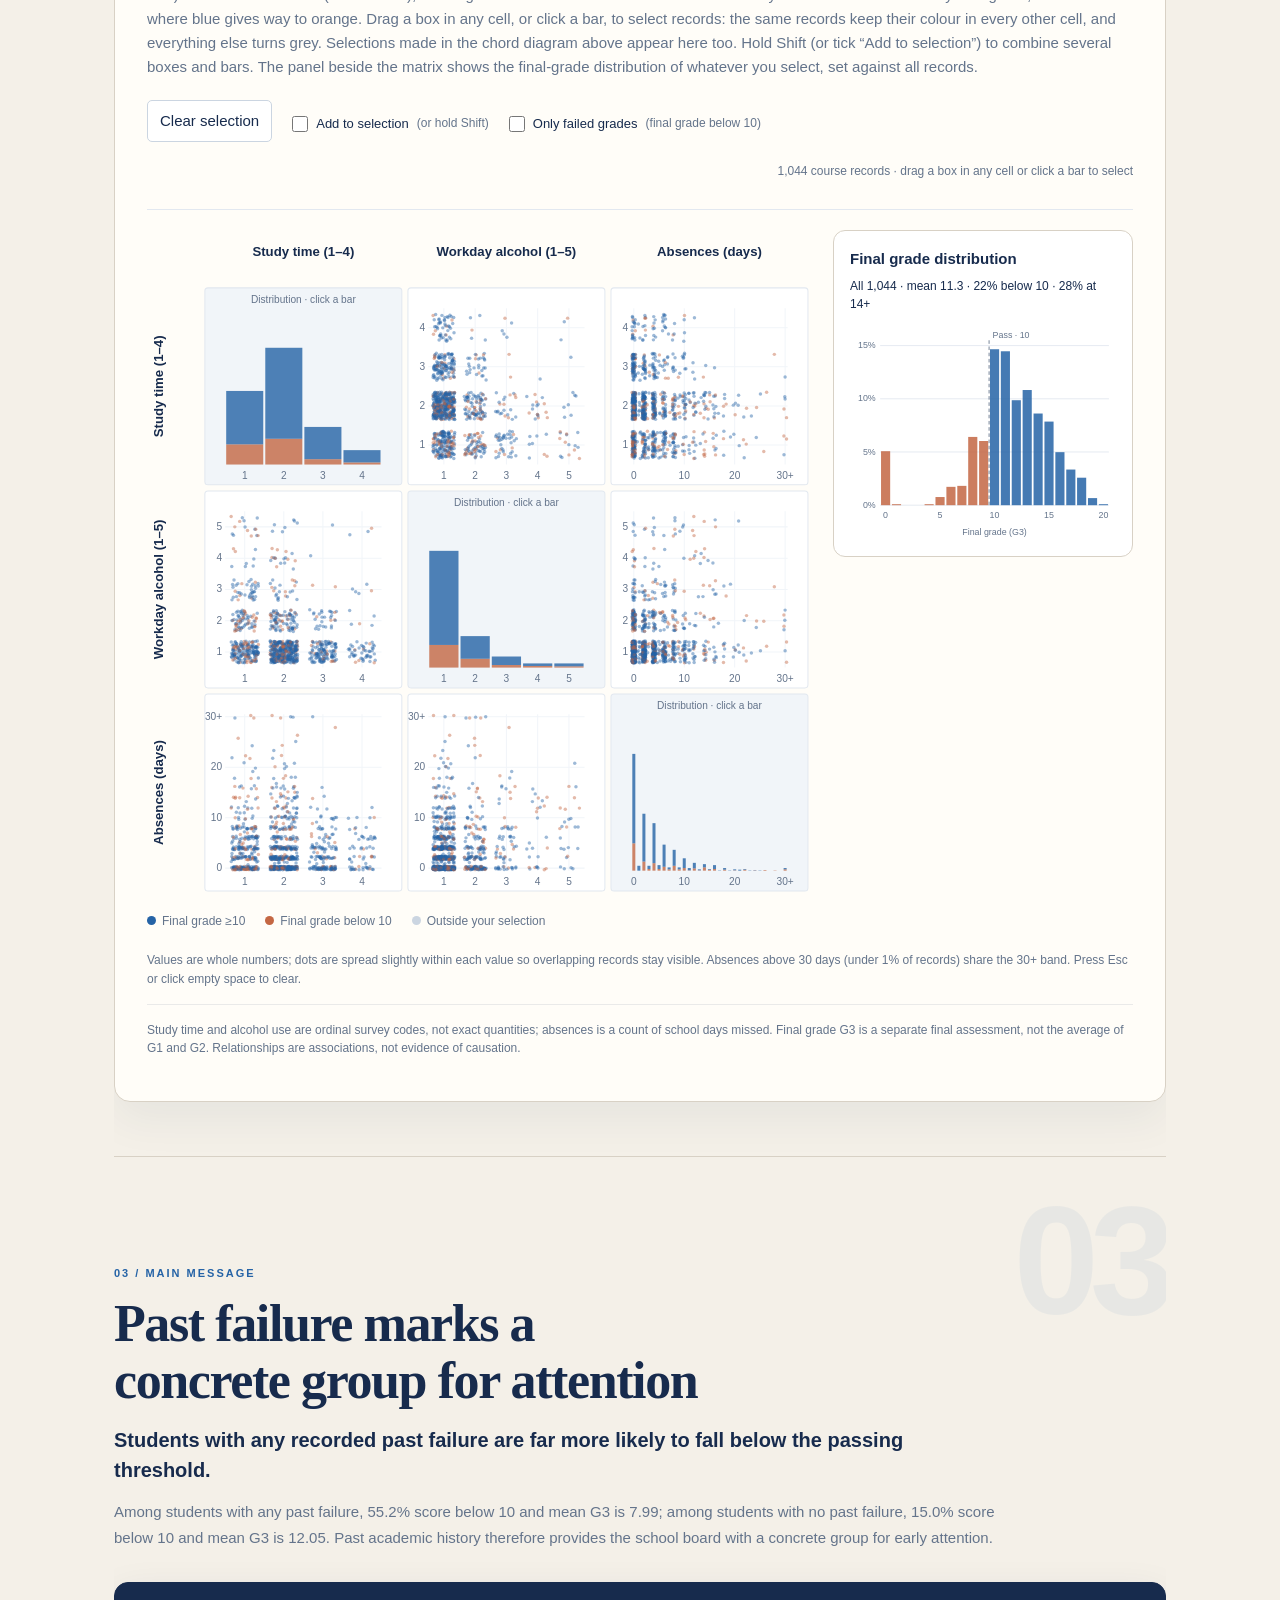
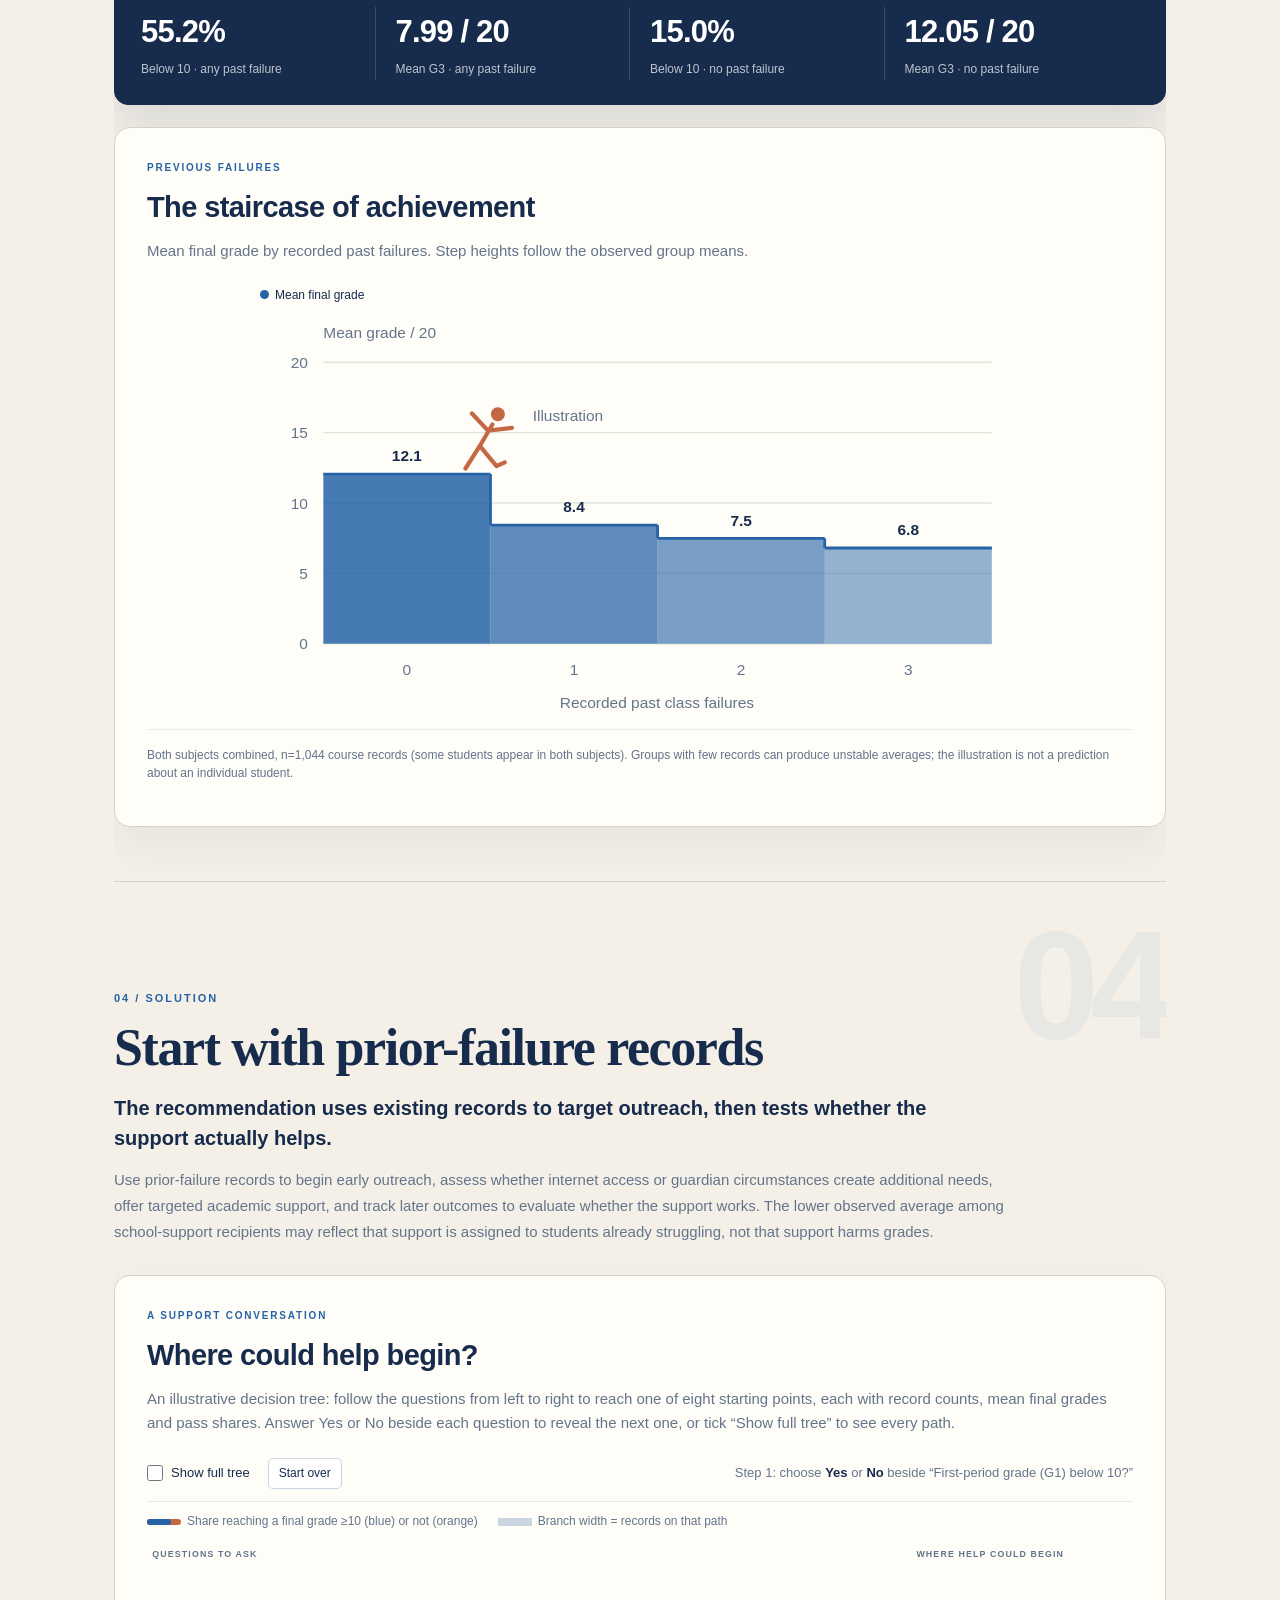
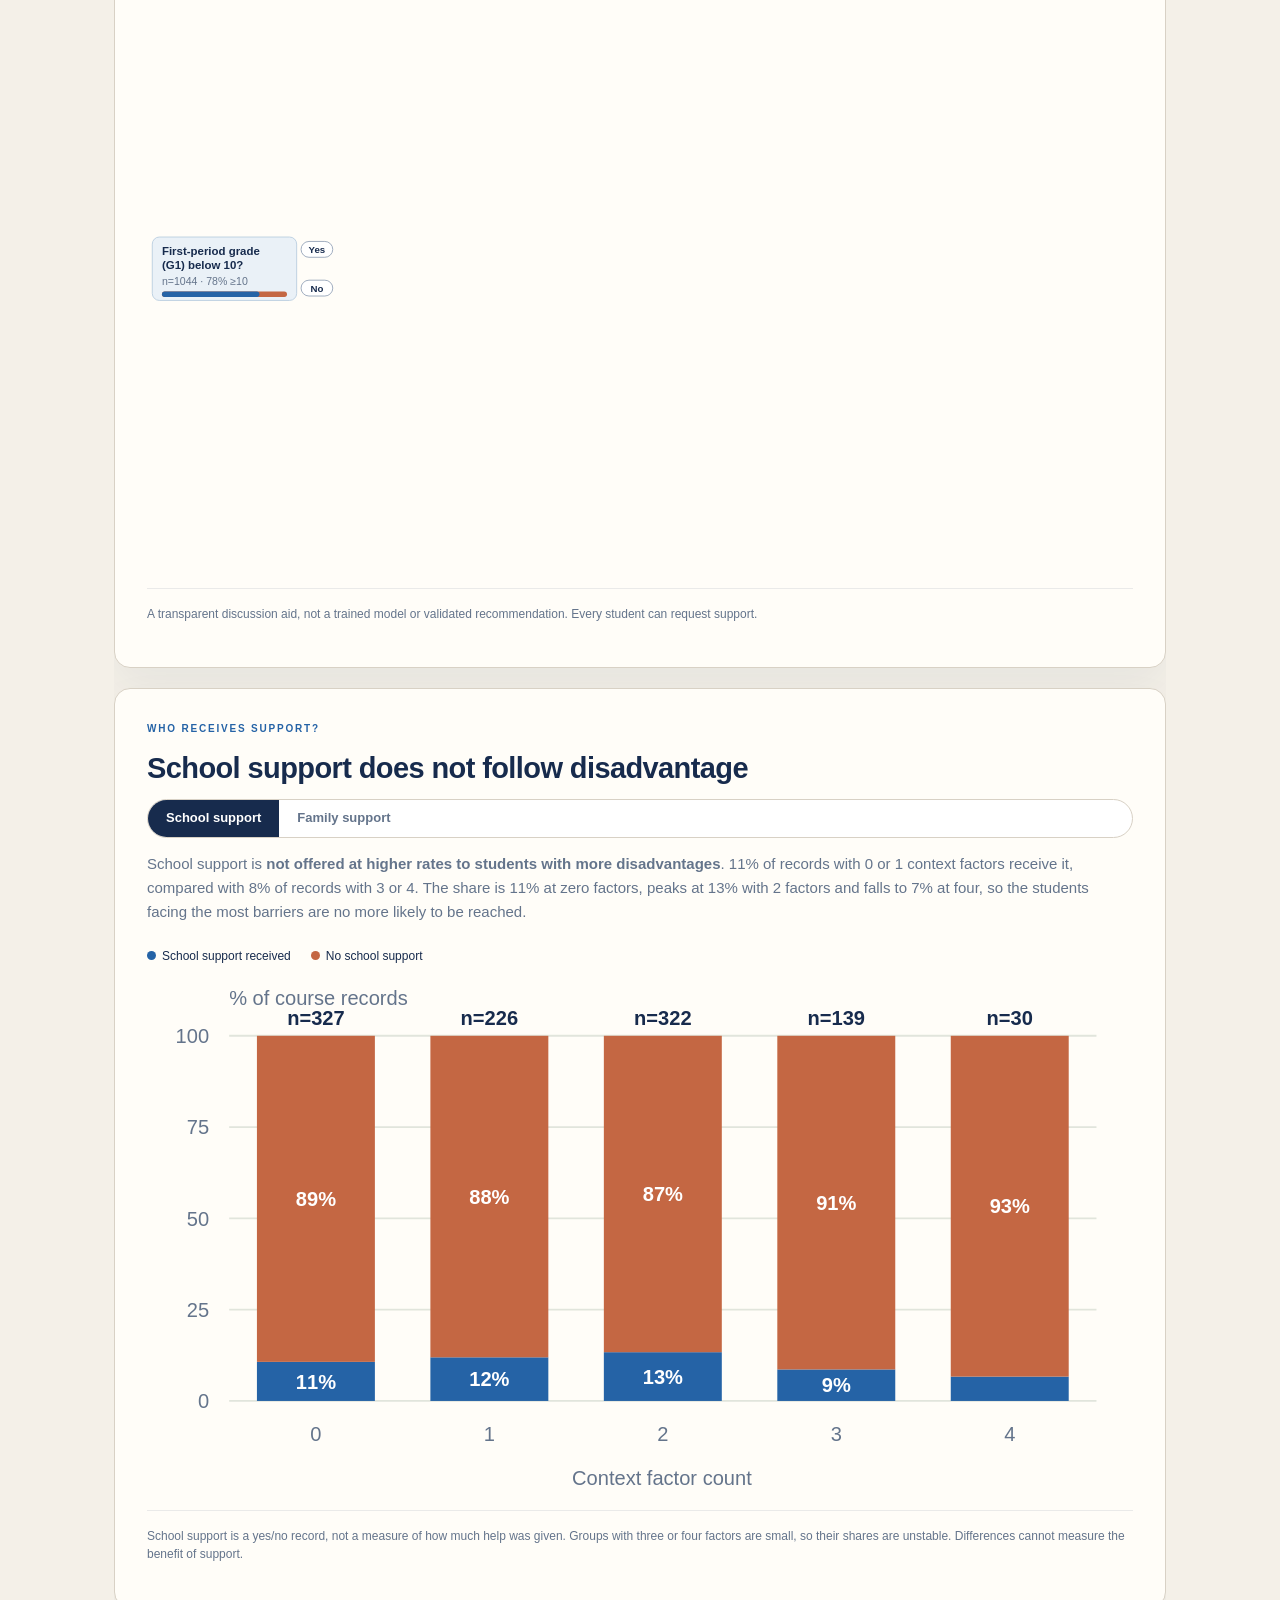
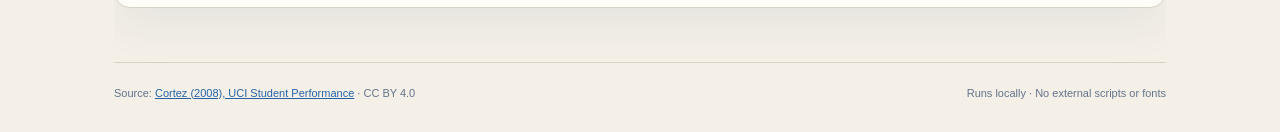
==== commit cde4a8af: "My final prototype changes Added sankey diagram for higher ed, support diagram at end, some scatterp" ====
--- a/web/story.html
+++ b/web/story.html
@@ -34,15 +34,24 @@
 <p class="eyebrow">02 / RISING INSIGHTS</p>
 <h2>Goals, access and home context matter more</h2>
 <p class="section-summary">Three indicators show clearer separation, shifting attention from broad demographics toward student circumstances.</p>
-<p class="section-body">Students planning to pursue higher education have higher grades (mean 11.6 vs 8.4), students with home internet average about one point higher (11.6 vs 10.5), and students whose guardian is neither parent average about 1.3 points lower than those with a mother as guardian. These findings narrow the story from broad assumptions to indicators connected with student goals, access, and home context.</p>
+<p class="section-body">Students planning to pursue higher education have higher grades (mean 11.6 vs 8.4), students with home internet average about one point higher (11.6 vs 10.5), and students whose guardian is neither parent average about 1.3 points lower than those with a mother as guardian. These findings narrow the story from broad assumptions to indicators connected with student goals, access, and home context. The chord diagram and scatterplot matrix below let you test the pattern yourself: which disadvantages travel together, and which behaviors go along with a higher final grade.</p>
 <div class="story-grid rising">
 <article class="card wide-card">
-<p class="eyebrow">HOME INTERNET</p>
-<h3>Internet access across three periods</h3>
-<p>Mean grade by internet access at home, from G1 through G3.</p>
-<div id="internet" class="chart progression"></div>
-<p class="note">G1 and G2 are period grades; G3 is the final grade. Both subjects combined (n=1,044 course records); lines describe group means.</p>
+<p class="eyebrow">HIGHER-EDUCATION PLANS</p>
+<h3>How grades flow from G1 to G3</h3>
+<p>Each ribbon follows course records from one grade band to another across G1, G2 and G3. Click the button (or the diagrams) to reveal G1, then G2, then G3. The top diagram covers students who plan higher education, the bottom one those who do not.</p>
+<p id="higher-text"></p>
+<p class="chart-takeaway" id="higher-takeaway"></p>
+<div class="sankey-controls"><button type="button" id="sankey-next"></button><span id="sankey-step" aria-live="polite"></span></div>
+<div id="higher" class="chart progression"></div>
+<p class="note">G1 and G2 are period grades; G3 is the final grade. Bands: below 10 (failing), 10 to 13, 14 and above. Both subjects combined (n=1,044 course records); heights are shares within each group, so the two diagrams compare fairly even though the no-plans group is much smaller and its flows are less stable. Flows describe groups, not individual students, and show association, not cause.</p>
 </article>
+<article class="card wide-card" id="network"><p class="eyebrow">HOW DISADVANTAGES CONNECT</p><h3>Which disadvantages travel together?</h3><p>Each arc around the circle is a risk factor: context factors on the left, behavior factors on the right and past failure at the bottom. A ribbon joins two factors that occur together more often than chance. Click an arc or ribbon to select those records in the matrix below.</p>
+<div class="scatter-controls"><button id="network-clear" type="button">Clear selection</button><label class="net-threshold">Minimum lift <output id="net-lift-value">1.3×</output><input type="range" id="net-lift" min="1" max="2.5" step="0.1" value="1.3"></label><span id="network-selection" aria-live="polite"></span></div>
+<div id="net-callout"></div><div class="net-layout"><div id="network-chart" class="chart network-chart"></div><div class="net-side"><aside id="net-detail" class="net-detail" aria-label="Details of the hovered factor or link"></aside><div class="legend net-legend"><span><svg width="24" height="10" aria-hidden="true"><rect width="15" height="10" fill="#2563a6"/><rect x="16" width="8" height="10" fill="#c46743"/></svg>Arc: final grade ≥10 / below 10</span><span><svg width="30" height="14" aria-hidden="true"><rect y="10" width="12" height="4" fill="#94a3b8"/><rect x="16" y="0" width="14" height="14" fill="#94a3b8"/></svg>Thicker arc = more connected</span><span><svg width="60" height="12" aria-hidden="true"><defs><linearGradient id="lift-key"><stop offset="0" stop-color="rgb(214,209,245)"/><stop offset="1" stop-color="rgb(59,44,158)"/></linearGradient></defs><path d="M0 5 L60 0 V12 L0 7 Z" fill="url(#lift-key)"/></svg>Ribbon colour &amp; width = lift (1× → 3×+)</span><span><svg width="24" height="10" aria-hidden="true"><rect width="24" height="10" fill="#e2e8f0"/><rect width="14" height="4" fill="#172b4d"/></svg>Outer bar = share selected</span></div></div></div><p class="note">Lift 2× = twice as often as chance (pairs with at least 10 shared records). Every factor gets an equal arc length; record counts appear beside each label. Arc thickness is the connection score: the sum of (lift − 1) over the ties shown. Ties between the same two groups are bundled together. An association, not a cause.</p></article>
+<article class="card wide-card scatter-card" id="v7"><p class="eyebrow">SCATTERPLOT MATRIX</p><h3>What goes along with a higher final grade?</h3><p>Three behaviors a school can act on: weekly study time, workday alcohol use and absences. Each cell compares the column variable (horizontal axis) with the row variable (vertical axis); the diagonal shows each variable's distribution. Every dot and bar is coloured by final grade, so look for where blue gives way to orange. Drag a box in any cell, or click a bar, to select records: the same records keep their colour in every other cell, and everything else turns grey. Selections made in the chord diagram above appear here too. Hold Shift (or tick “Add to selection”) to combine several boxes and bars. The panel beside the matrix shows the final-grade distribution of whatever you select, set against all records.</p>
+<div class="scatter-controls"><button id="matrix-clear" type="button">Clear selection</button><label class="add-toggle"><input type="checkbox" id="matrix-add">Add to selection <span>(or hold Shift)</span></label><label class="add-toggle"><input type="checkbox" id="matrix-failed">Only failed grades <span>(final grade below 10)</span></label><span id="matrix-selection" aria-live="polite"></span></div>
+<div class="matrix-layout"><div class="matrix-scroll"><div id="matrix" class="scatter-matrix"></div></div><aside class="grade-dist-panel" aria-label="Final grade distribution of the selected records"><h4>Final grade distribution</h4><div id="grade-dist" class="grade-dist"></div></aside></div><div class="legend matrix-legend"><span><i style="background:#2563a6"></i>Final grade ≥10</span><span><i style="background:#c46743"></i>Final grade below 10</span><span><i style="background:#cbd5e1"></i>Outside your selection</span><span>Values are whole numbers; dots are spread slightly within each value so overlapping records stay visible. Absences above 30 days (under 1% of records) share the 30+ band. Press Esc or click empty space to clear.</span></div><p class="note">Study time and alcohol use are ordinal survey codes, not exact quantities; absences is a count of school days missed. Final grade G3 is a separate final assessment, not the average of G1 and G2. Relationships are associations, not evidence of causation.</p></article>
 </div>
 </section>
 
@@ -76,13 +85,14 @@
 </article>
 <article class="card">
 <p class="eyebrow">WHO RECEIVES SUPPORT?</p>
-<h3>Support follows need</h3>
-<p>Share of course records with and without school support, by context factor count.</p>
+<h3 id="support-title">School support does not follow disadvantage</h3>
+<div class="support-toggle" role="group" aria-label="Type of support"><button type="button" data-support="schoolsup" aria-pressed="true">School support</button><button type="button" data-support="famsup" aria-pressed="false">Family support</button></div>
+<p id="support-text" aria-live="polite"></p>
 <div id="support-chart" class="chart"></div>
-<p class="note">Support often goes to students already struggling, so differences cannot measure the benefit of support.</p>
+<p class="note" id="support-note"></p>
 </article>
 </div>
 </section>
 
 <footer><span>Source: <a href="https://archive.ics.uci.edu/dataset/320/student+performance" target="_blank" rel="noreferrer">Cortez (2008), UCI Student Performance</a> · CC BY 4.0</span><span>Runs locally · No external scripts or fonts</span></footer>
-</main><div id="tooltip" role="status" hidden></div><script src="data.js"></script><script src="tree.js"></script><script src="story.js"></script></body></html>
+</main><div id="tooltip" role="status" hidden></div><script src="data.js"></script><script src="tree.js"></script><script src="linked.js"></script><script src="story.js"></script></body></html>
--- a/web/story.css
+++ b/web/story.css
@@ -53,3 +53,31 @@
 @media(max-width:1000px){.story-grid{grid-template-columns:1fr 1fr}}
 @media(max-width:900px){.cover{min-height:calc(100svh - 62px)}.stat-band{grid-template-columns:1fr 1fr;gap:18px}.stat-band .stat:nth-child(2){border:0}.story-section{min-height:0}}
 @media(max-width:640px){html{scroll-snap-type:none;scroll-padding-top:55px}.cover{padding:54px 0 64px}.cover h1{font-size:clamp(40px,12vw,46px);letter-spacing:-1.5px}.cover h1 br{display:none}.cover .lead{font-size:17px}.byline{line-height:1.6}.story-section{padding-top:64px}.story-grid,.story-grid.rising{grid-template-columns:1fr}.stat-band{grid-template-columns:1fr 1fr;padding:20px;gap:16px}.stat-band .stat strong{font-size:25px}.story .card{border-radius:12px}.chart-takeaway{border-radius:12px;align-items:center;flex-direction:column;gap:3px}}
+
+.sankey-wrap svg{width:100%;height:auto;display:block}
+.sankey-wrap path[tabindex]:hover,.sankey-wrap path[tabindex]:focus-visible{fill-opacity:.9!important;outline:none}
+@media(max-width:640px){.sankey-wrap{overflow-x:auto}.sankey-wrap svg{min-width:640px}}
+.sankey-panel{margin-top:14px}
+.sankey-panel h4{margin:0 0 4px;font-size:15px;color:var(--ink)}
+.sankey-panel h4 span{font-weight:400;font-size:12px;color:var(--muted);margin-left:6px}
+.support-toggle{display:inline-flex;gap:0;margin:0 0 14px;border:1px solid var(--story-line);border-radius:999px;overflow:hidden;background:#fff}
+.support-toggle button{border:0;background:transparent;padding:8px 18px;font:inherit;font-size:13px;font-weight:700;color:var(--muted);cursor:pointer;border-radius:0}
+.support-toggle button[aria-pressed="true"]{background:var(--ink);color:#fff}
+.support-toggle button:focus-visible{outline:2px solid var(--teal);outline-offset:-2px}
+.matrix-layout{display:grid;grid-template-columns:minmax(0,1fr) 300px;gap:22px;align-items:start}
+.grade-dist-panel{position:sticky;top:84px;padding:16px;border:1px solid var(--story-line);border-radius:12px;background:#fff}
+.grade-dist-panel h4{margin:0 0 6px;font-size:15px;color:var(--ink)}
+.grade-dist svg{width:100%;height:auto;display:block}
+.grade-dist text{font:10px 'Segoe UI',sans-serif;fill:var(--muted)}
+.dist-summary{margin:0 0 6px;font-size:12px;line-height:1.5;color:var(--ink)}
+.dist-note{margin:6px 0 0;font-size:11px;color:var(--muted);display:flex;align-items:center;gap:6px}
+.dist-note i{width:18px;border-top:2px dashed #475569;display:inline-block}
+@media(max-width:1000px){.matrix-layout{grid-template-columns:1fr}.grade-dist-panel{position:static}}
+.sankey-controls{display:flex;align-items:center;gap:14px;flex-wrap:wrap;margin:0 0 12px}
+.sankey-controls button{border:0;border-radius:999px;padding:9px 20px;background:var(--ink);color:#fff;font:inherit;font-size:13px;font-weight:700;cursor:pointer}
+.sankey-controls button:focus-visible{outline:2px solid var(--teal);outline-offset:2px}
+.sankey-controls span{font-size:12px;color:var(--muted)}
+.sk-step{opacity:0;pointer-events:none;transition:opacity .6s ease}
+.sk-step.is-on{opacity:1;pointer-events:auto}
+#higher .sankey-wrap{cursor:pointer}
+@media(prefers-reduced-motion:reduce){.sk-step{transition:none}}
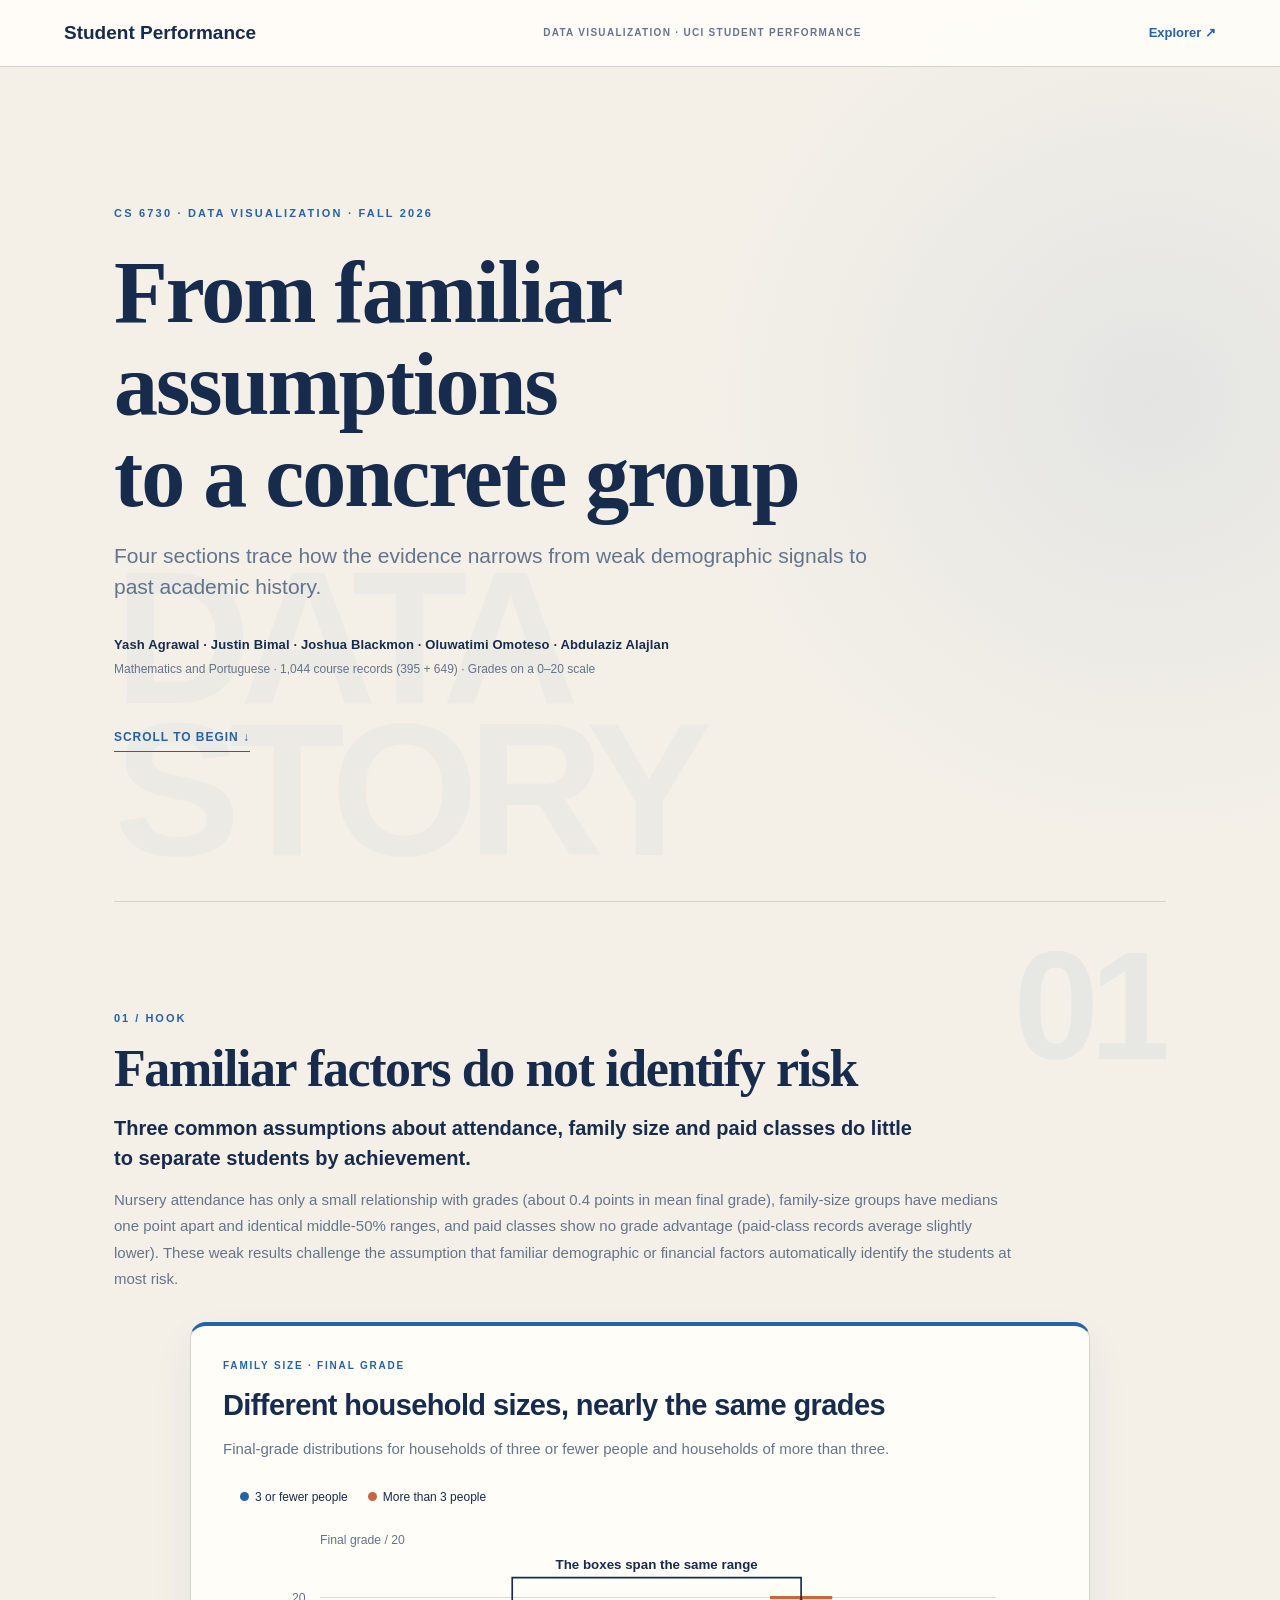
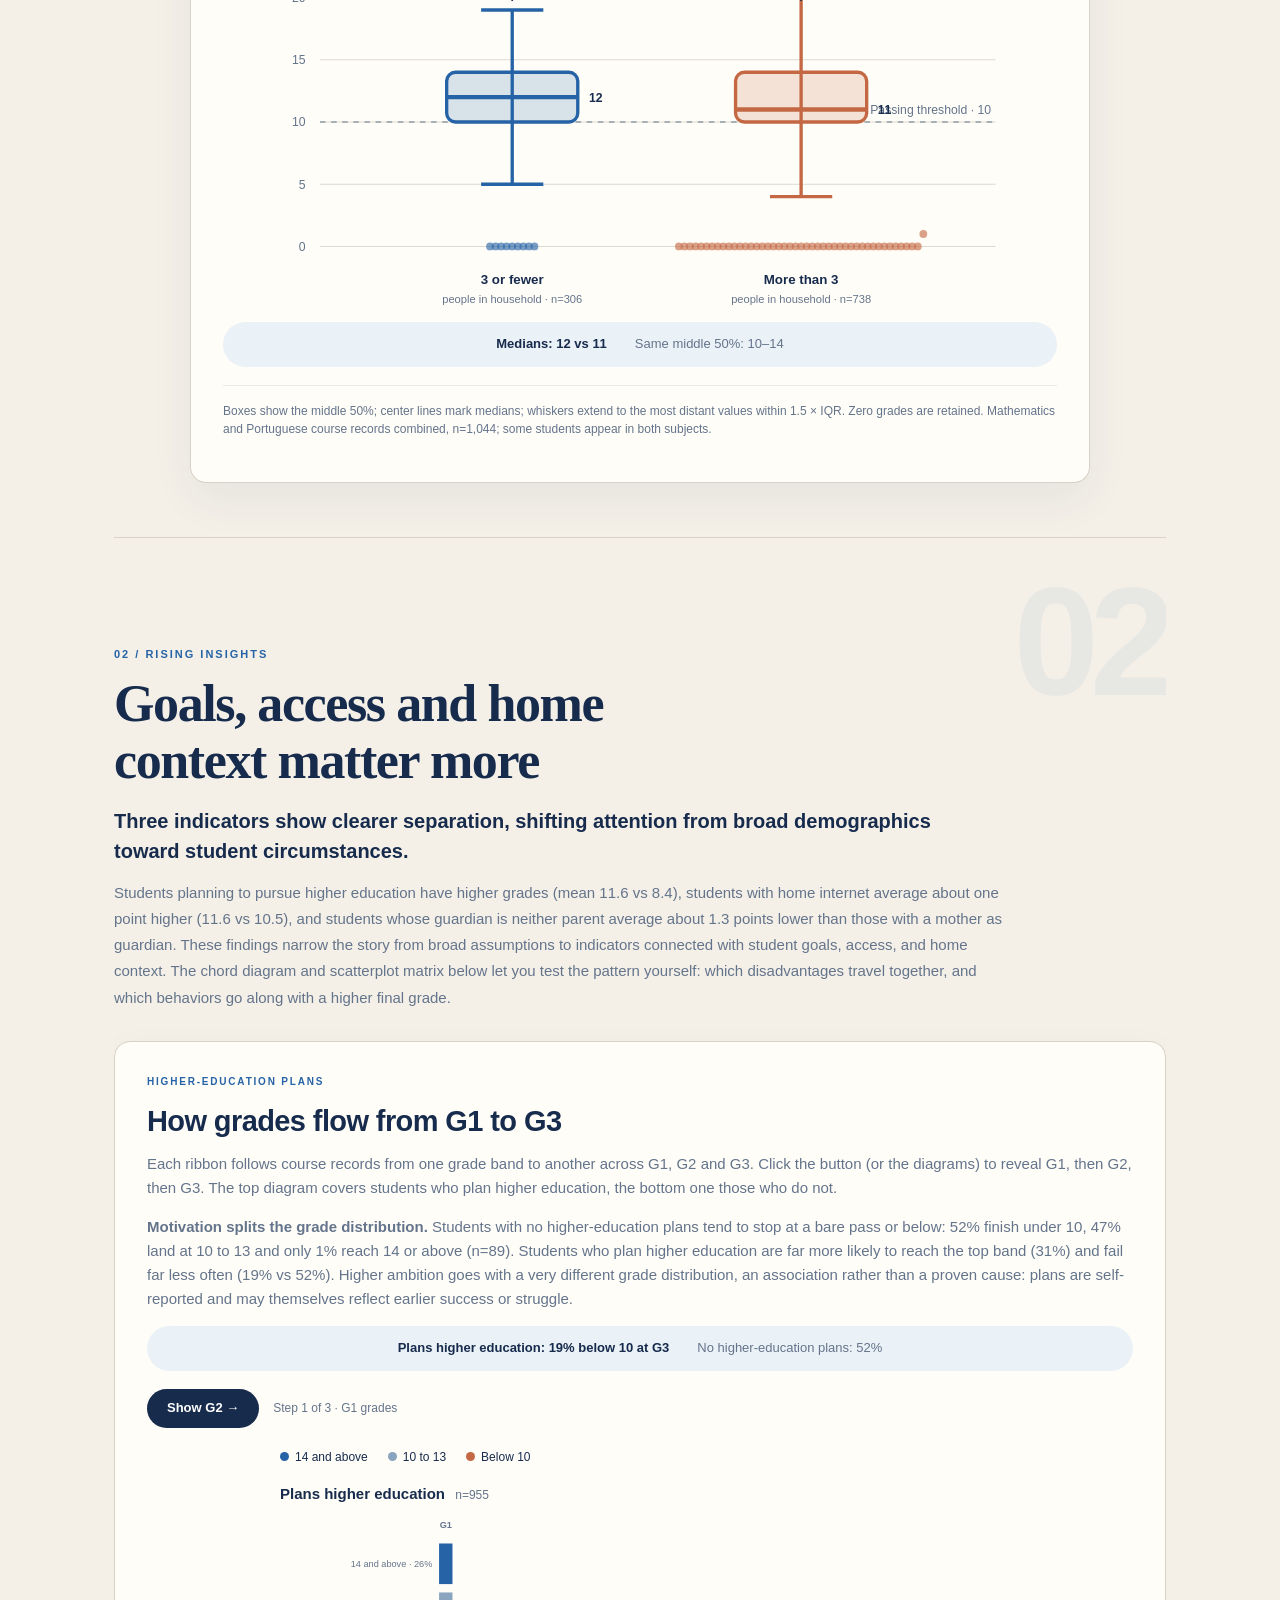
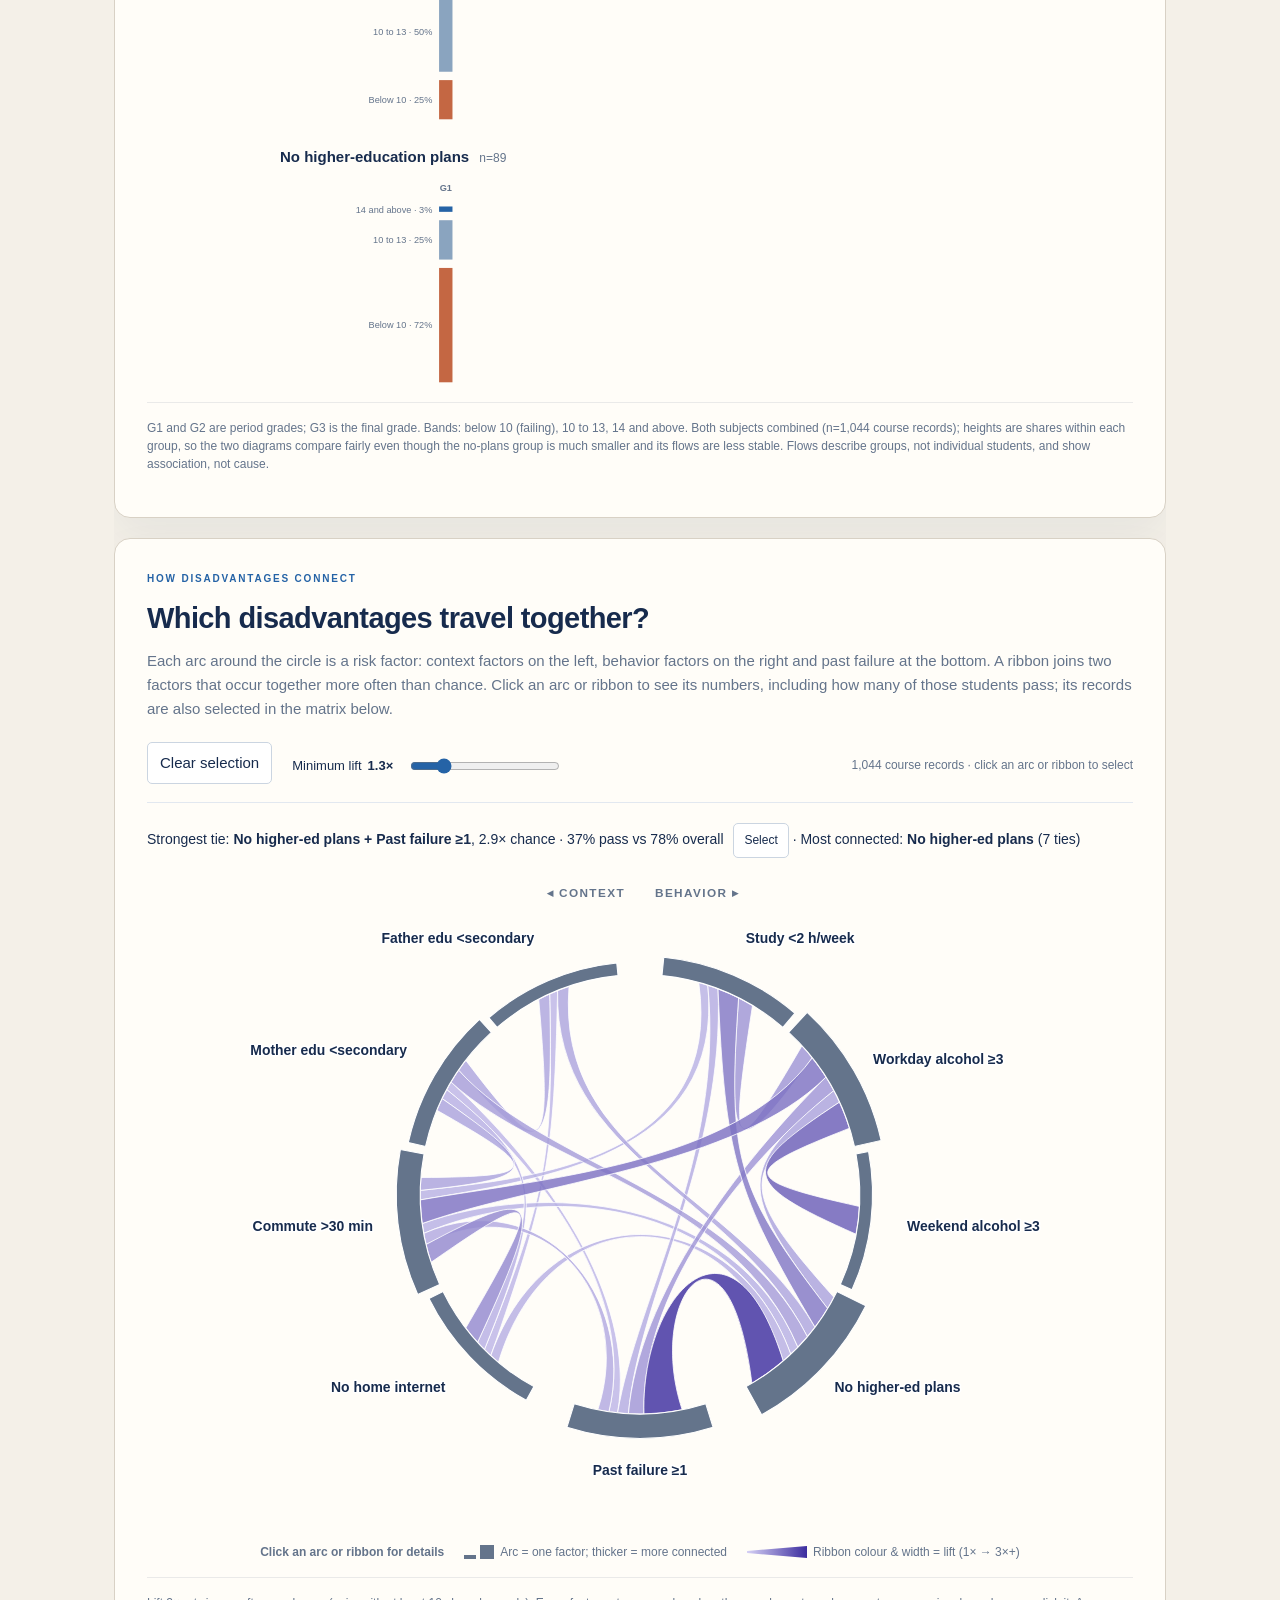
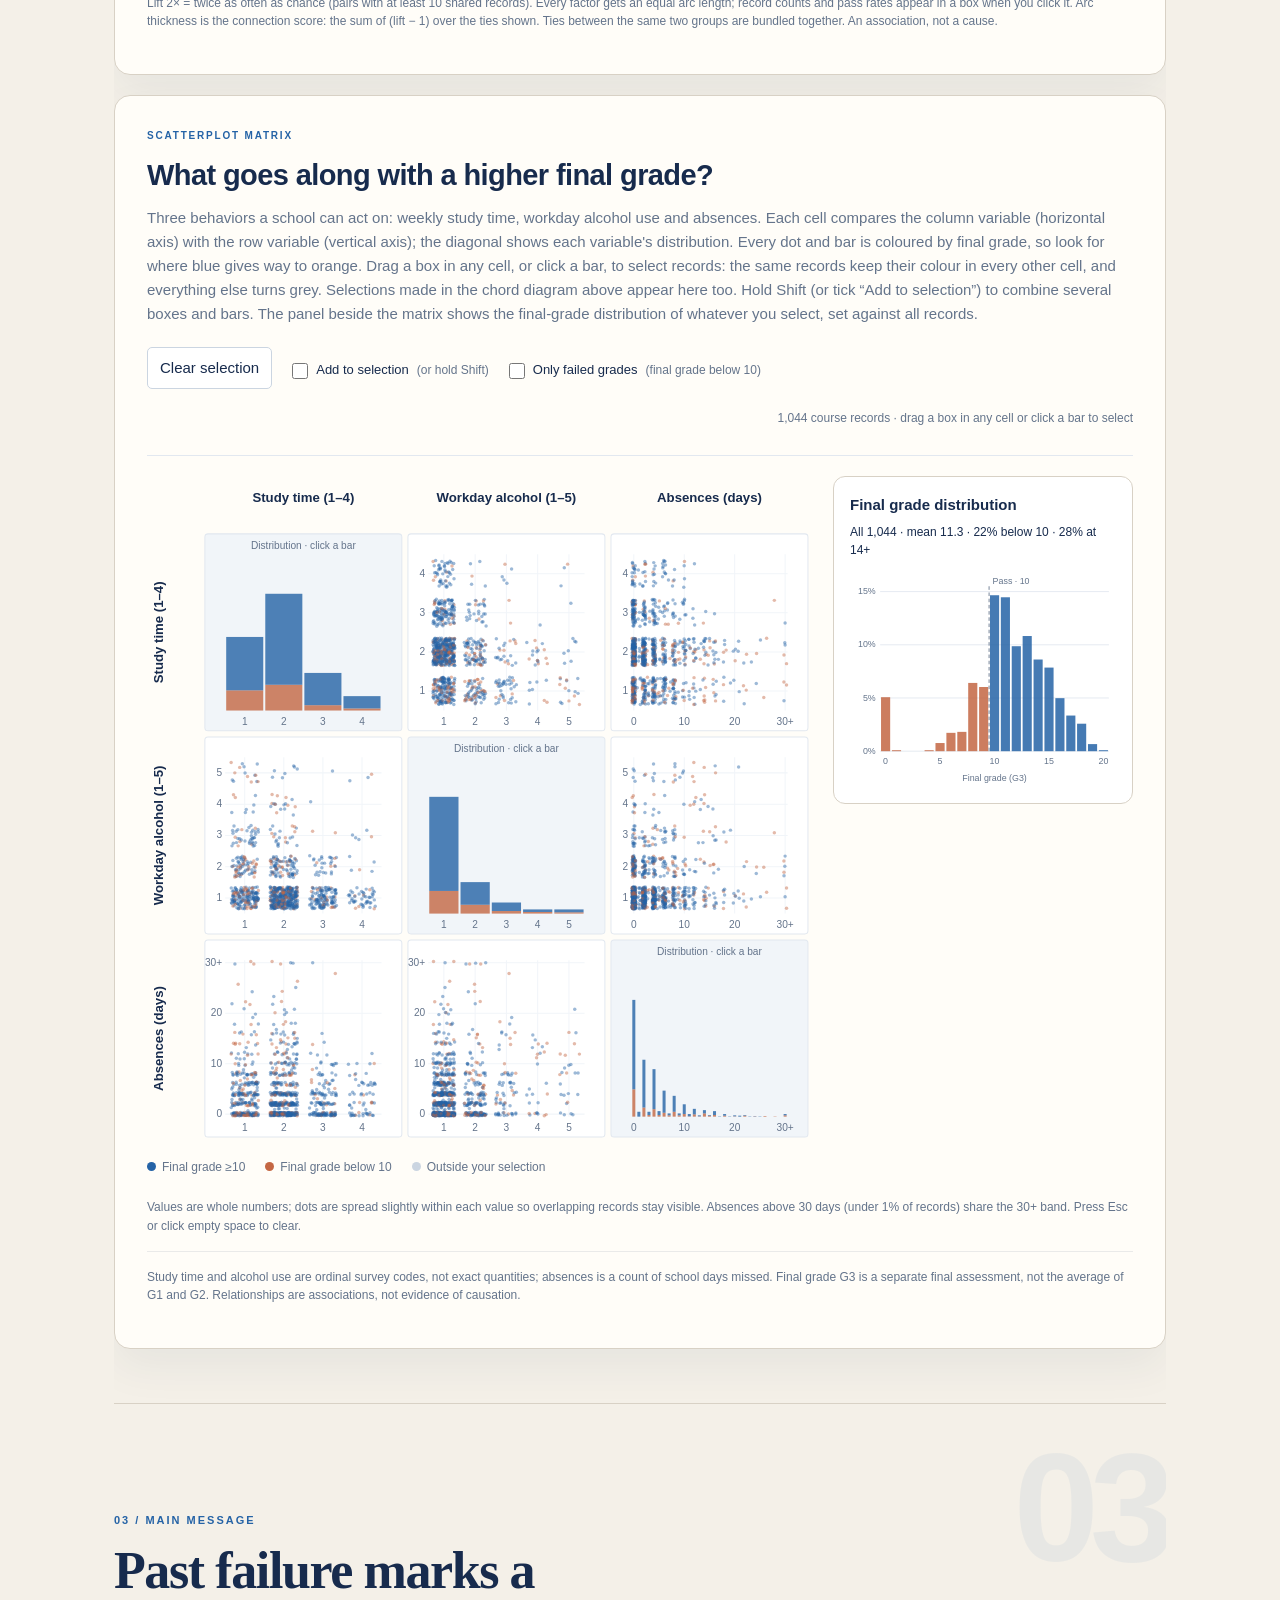
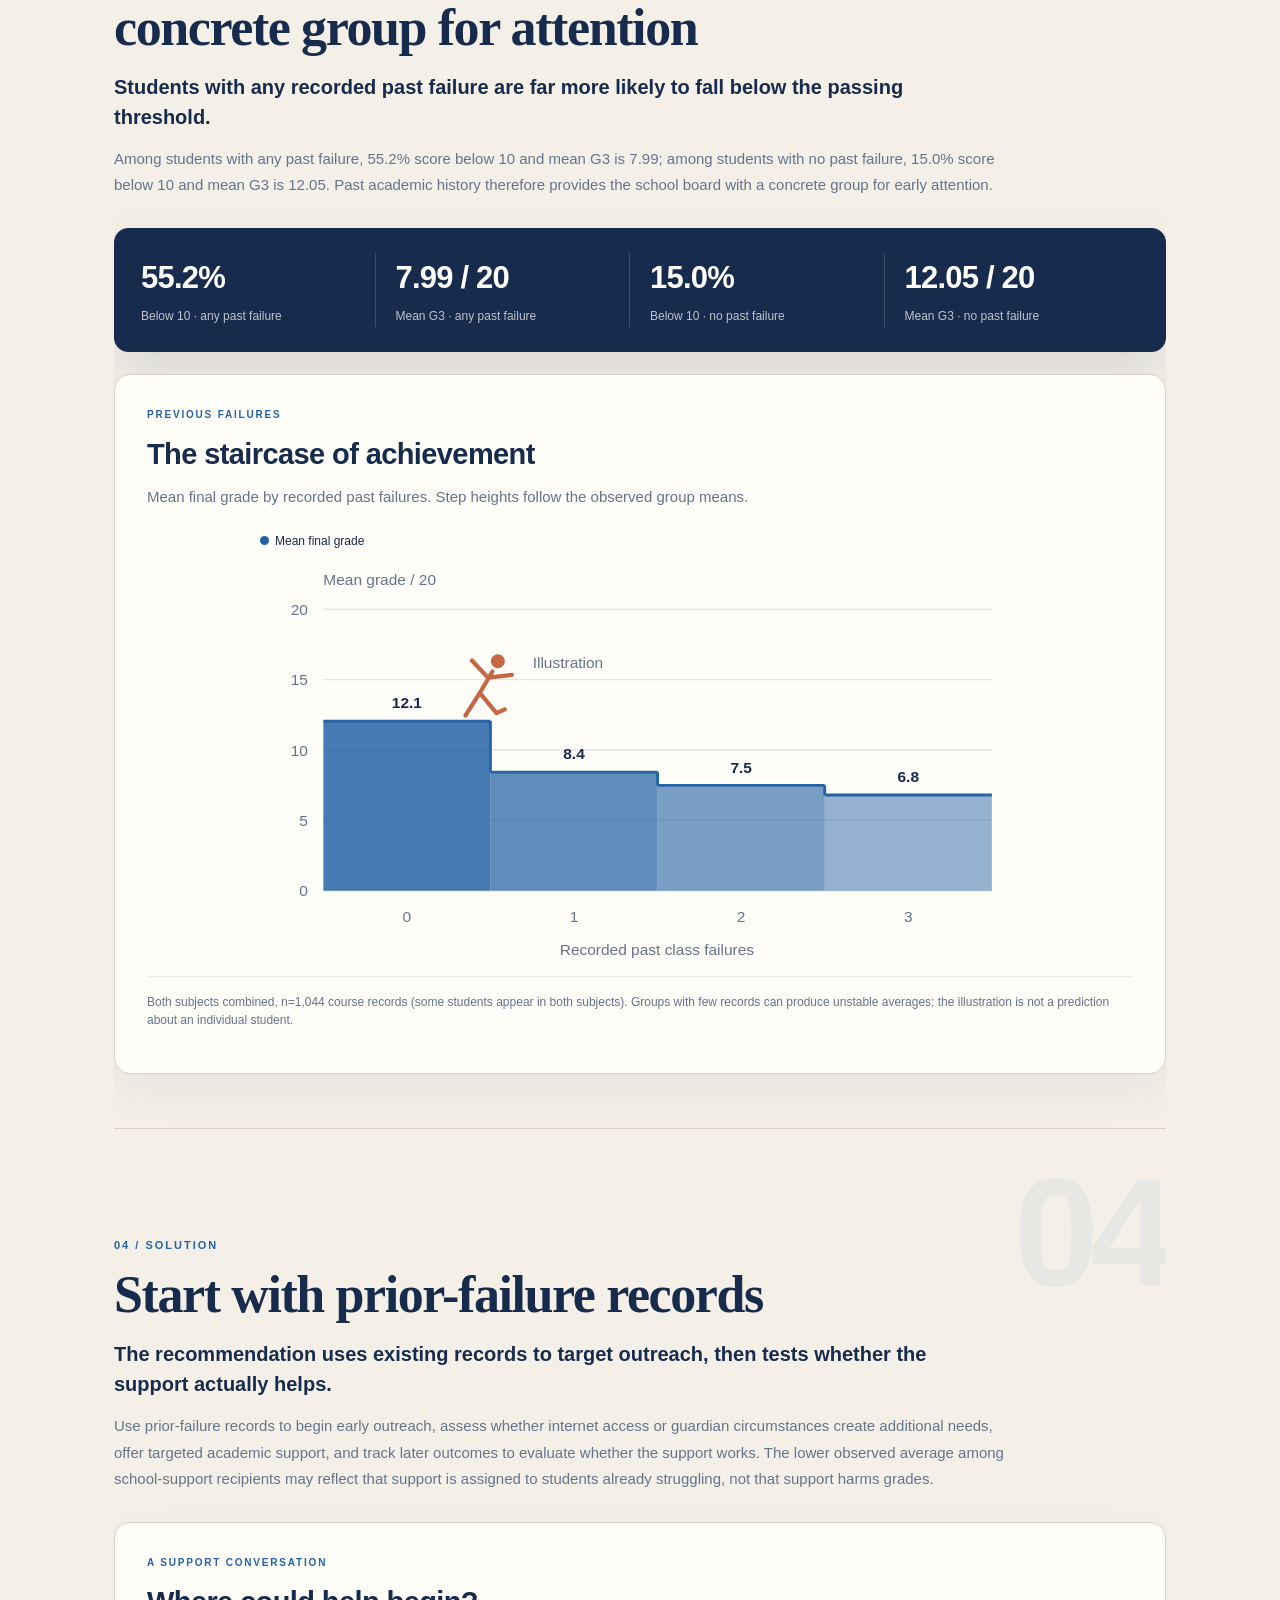
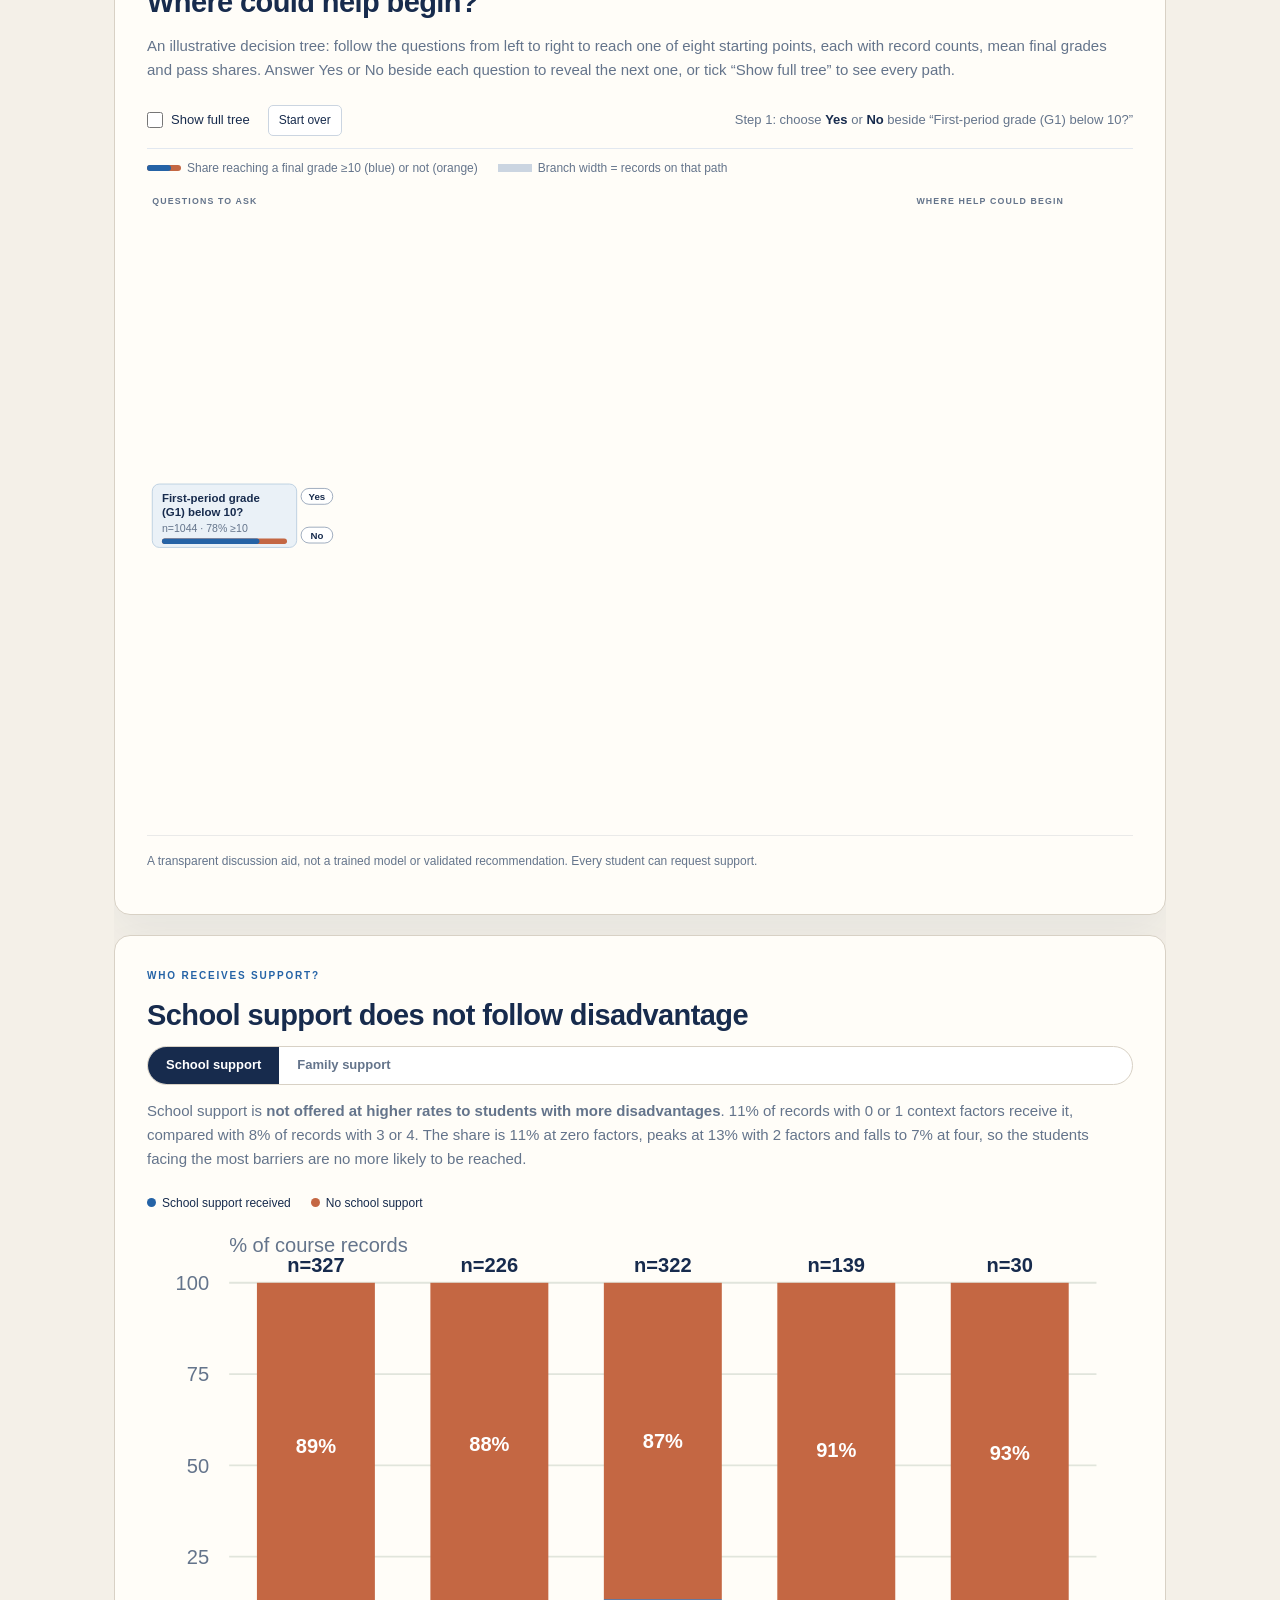
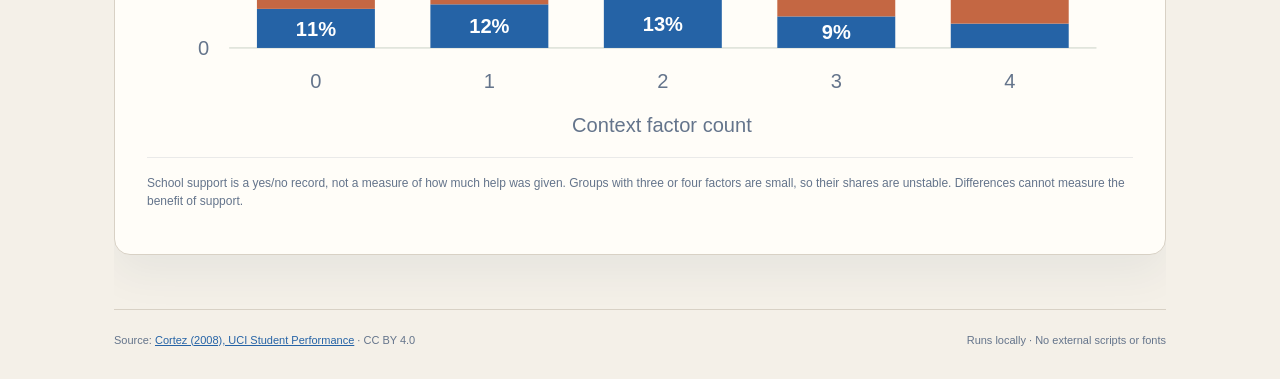
==== commit 3f90371d: "best Chord diagram" ====
--- a/web/story.html
+++ b/web/story.html
@@ -46,9 +46,9 @@
 <div id="higher" class="chart progression"></div>
 <p class="note">G1 and G2 are period grades; G3 is the final grade. Bands: below 10 (failing), 10 to 13, 14 and above. Both subjects combined (n=1,044 course records); heights are shares within each group, so the two diagrams compare fairly even though the no-plans group is much smaller and its flows are less stable. Flows describe groups, not individual students, and show association, not cause.</p>
 </article>
-<article class="card wide-card" id="network"><p class="eyebrow">HOW DISADVANTAGES CONNECT</p><h3>Which disadvantages travel together?</h3><p>Each arc around the circle is a risk factor: context factors on the left, behavior factors on the right and past failure at the bottom. A ribbon joins two factors that occur together more often than chance. Click an arc or ribbon to select those records in the matrix below.</p>
+<article class="card wide-card" id="network"><p class="eyebrow">HOW DISADVANTAGES CONNECT</p><h3>Which disadvantages travel together?</h3><p>Each arc around the circle is a risk factor: context factors on the left, behavior factors on the right and past failure at the bottom. A ribbon joins two factors that occur together more often than chance. Click an arc or ribbon to see its numbers, including how many of those students pass; its records are also selected in the matrix below.</p>
 <div class="scatter-controls"><button id="network-clear" type="button">Clear selection</button><label class="net-threshold">Minimum lift <output id="net-lift-value">1.3×</output><input type="range" id="net-lift" min="1" max="2.5" step="0.1" value="1.3"></label><span id="network-selection" aria-live="polite"></span></div>
-<div id="net-callout"></div><div class="net-layout"><div id="network-chart" class="chart network-chart"></div><div class="net-side"><aside id="net-detail" class="net-detail" aria-label="Details of the hovered factor or link"></aside><div class="legend net-legend"><span><svg width="24" height="10" aria-hidden="true"><rect width="15" height="10" fill="#2563a6"/><rect x="16" width="8" height="10" fill="#c46743"/></svg>Arc: final grade ≥10 / below 10</span><span><svg width="30" height="14" aria-hidden="true"><rect y="10" width="12" height="4" fill="#94a3b8"/><rect x="16" y="0" width="14" height="14" fill="#94a3b8"/></svg>Thicker arc = more connected</span><span><svg width="60" height="12" aria-hidden="true"><defs><linearGradient id="lift-key"><stop offset="0" stop-color="rgb(214,209,245)"/><stop offset="1" stop-color="rgb(59,44,158)"/></linearGradient></defs><path d="M0 5 L60 0 V12 L0 7 Z" fill="url(#lift-key)"/></svg>Ribbon colour &amp; width = lift (1× → 3×+)</span><span><svg width="24" height="10" aria-hidden="true"><rect width="24" height="10" fill="#e2e8f0"/><rect width="14" height="4" fill="#172b4d"/></svg>Outer bar = share selected</span></div></div></div><p class="note">Lift 2× = twice as often as chance (pairs with at least 10 shared records). Every factor gets an equal arc length; record counts appear beside each label. Arc thickness is the connection score: the sum of (lift − 1) over the ties shown. Ties between the same two groups are bundled together. An association, not a cause.</p></article>
+<div id="net-callout"></div><div class="net-layout"><div id="network-chart" class="chart network-chart"></div><aside id="net-detail" class="net-detail net-pop" hidden aria-live="polite" aria-label="Details of the clicked factor or ribbon"></aside></div><div class="legend net-legend"><span><strong>Click an arc or ribbon for details</strong></span><span><svg width="30" height="14" aria-hidden="true"><rect y="10" width="12" height="4" fill="#64748b"/><rect x="16" y="0" width="14" height="14" fill="#64748b"/></svg>Arc = one factor; thicker = more connected</span><span><svg width="60" height="12" aria-hidden="true"><defs><linearGradient id="lift-key"><stop offset="0" stop-color="rgb(214,209,245)"/><stop offset="1" stop-color="rgb(59,44,158)"/></linearGradient></defs><path d="M0 5 L60 0 V12 L0 7 Z" fill="url(#lift-key)"/></svg>Ribbon colour &amp; width = lift (1× → 3×+)</span></div><p class="note">Lift 2× = twice as often as chance (pairs with at least 10 shared records). Every factor gets an equal arc length; record counts and pass rates appear in a box when you click it. Arc thickness is the connection score: the sum of (lift − 1) over the ties shown. Ties between the same two groups are bundled together. An association, not a cause.</p></article>
 <article class="card wide-card scatter-card" id="v7"><p class="eyebrow">SCATTERPLOT MATRIX</p><h3>What goes along with a higher final grade?</h3><p>Three behaviors a school can act on: weekly study time, workday alcohol use and absences. Each cell compares the column variable (horizontal axis) with the row variable (vertical axis); the diagonal shows each variable's distribution. Every dot and bar is coloured by final grade, so look for where blue gives way to orange. Drag a box in any cell, or click a bar, to select records: the same records keep their colour in every other cell, and everything else turns grey. Selections made in the chord diagram above appear here too. Hold Shift (or tick “Add to selection”) to combine several boxes and bars. The panel beside the matrix shows the final-grade distribution of whatever you select, set against all records.</p>
 <div class="scatter-controls"><button id="matrix-clear" type="button">Clear selection</button><label class="add-toggle"><input type="checkbox" id="matrix-add">Add to selection <span>(or hold Shift)</span></label><label class="add-toggle"><input type="checkbox" id="matrix-failed">Only failed grades <span>(final grade below 10)</span></label><span id="matrix-selection" aria-live="polite"></span></div>
 <div class="matrix-layout"><div class="matrix-scroll"><div id="matrix" class="scatter-matrix"></div></div><aside class="grade-dist-panel" aria-label="Final grade distribution of the selected records"><h4>Final grade distribution</h4><div id="grade-dist" class="grade-dist"></div></aside></div><div class="legend matrix-legend"><span><i style="background:#2563a6"></i>Final grade ≥10</span><span><i style="background:#c46743"></i>Final grade below 10</span><span><i style="background:#cbd5e1"></i>Outside your selection</span><span>Values are whole numbers; dots are spread slightly within each value so overlapping records stay visible. Absences above 30 days (under 1% of records) share the 30+ band. Press Esc or click empty space to clear.</span></div><p class="note">Study time and alcohol use are ordinal survey codes, not exact quantities; absences is a count of school days missed. Final grade G3 is a separate final assessment, not the average of G1 and G2. Relationships are associations, not evidence of causation.</p></article>
--- a/web/style.css
+++ b/web/style.css
@@ -16,30 +16,42 @@
 
 /* Risk-factor chord diagram */
 .network-chart svg text{font-size:13px}
-.network-chart .net-link{fill-opacity:.82;stroke:white;stroke-width:.75;cursor:pointer;transition:fill-opacity .15s}
+.network-chart .net-link{fill-opacity:.82;stroke:white;stroke-width:.75;cursor:pointer;transition:fill-opacity .2s}
 .network-chart .net-edge:hover .net-link,.network-chart .net-edge.is-hot .net-link{fill-opacity:1;stroke:var(--ink);stroke-width:1}
-.network-chart .has-hot .net-edge:not(.is-hot) .net-link{fill-opacity:.1}
-.network-chart .net-node>path:not(.net-hit){stroke:white;stroke-width:1}
+.network-chart .has-focus .net-edge:not(.is-hot) .net-link{fill-opacity:.1}
+.network-chart .net-arc{fill:#64748b;stroke:white;stroke-width:1;transition:fill .2s}
+.network-chart .net-node:hover .net-arc,.network-chart .net-node.is-focus .net-arc{fill:var(--ink)}
+.network-chart .has-focus .net-node:not(.is-focus) .net-label{fill-opacity:.45}
+.network-chart .net-node.is-empty .net-arc{fill:#cbd5e1}
 .network-chart .net-hit{fill:transparent;stroke:none;cursor:pointer}
-.network-chart .net-sel{fill:var(--ink);stroke:none!important;pointer-events:none}
 .network-chart .net-label{paint-order:stroke;stroke:white;stroke-width:3px;stroke-linejoin:round;pointer-events:none}
 .network-chart svg .net-group{font-size:11px;letter-spacing:1.3px;font-weight:600}
-.network-chart .net-sel-label{fill:var(--ink);font-weight:600}
-.network-chart .net-node.is-empty{opacity:.45}
-.network-chart .has-selection .net-node.is-unselected{opacity:.4}
-.network-chart .has-selection .net-link{fill-opacity:.3}
 .network-chart .net-node.is-selected .net-hit,.network-chart .net-edge.is-selected .net-link{stroke:var(--ink);stroke-width:2;stroke-dasharray:4 3}
-.network-chart .net-edge.is-selected .net-link{fill-opacity:1}
-@media(prefers-reduced-motion:reduce){.network-chart .net-link{transition:none}}
+@media(prefers-reduced-motion:reduce){.network-chart .net-link,.network-chart .net-arc{transition:none}}
+.net-pass{height:8px;margin:8px 0 2px;border-radius:4px;background:var(--orange);overflow:hidden}
+.net-pass span{display:block;height:100%;background:var(--teal)}
+.net-detail .net-pass-key{margin:4px 0 0;font-size:11px}
+/* Details box that opens beside a clicked arc or ribbon */
+.net-pop{position:absolute;z-index:3;width:232px;min-height:0;margin:0;padding:12px 14px;background:white;border-radius:10px;box-shadow:0 10px 28px rgba(15,23,42,.16);font-size:12.5px;line-height:1.45}
+.net-pop[hidden]{display:none}
+.net-pop h4{margin:0 22px 6px 0;font-size:14px;line-height:1.3}
+.net-pop p{margin:3px 0}
+.net-pop strong{color:var(--ink)}
+.net-pop .net-sub{margin:10px 0 4px;font-weight:600;color:var(--ink)}
+.net-close{position:absolute;top:6px;right:6px;border:0;background:none;padding:2px 7px;font-size:17px;line-height:1;color:var(--muted)}
+.net-close:hover{background:#f1f5f9;color:var(--ink)}
+.net-ties{display:flex;flex-wrap:wrap;gap:4px;margin:0;padding:0;list-style:none}
+.net-ties li{padding:2px 8px;border-radius:999px;background:#f1f5f9;font-size:11.5px;color:var(--ink)}
+.net-ties b{font-weight:600}
 .net-callout{font-size:14px;margin:0 0 4px;line-height:1.9}
 .net-callout button{font-size:12px;padding:5px 10px;margin-left:6px}
 .net-threshold{display:flex!important;align-items:center;gap:10px;font-weight:400!important;font-size:13px!important;padding-bottom:8px}
 .net-threshold input{accent-color:var(--teal);width:150px}
 .net-threshold output{font-weight:600;min-width:34px}
-.net-legend{justify-content:center;color:var(--muted);align-items:center}.net-side{display:grid;gap:18px;margin-top:20px}.net-side .net-legend{flex-direction:column;align-items:flex-start;gap:10px;margin:0;padding:0 4px}.net-side .net-detail{margin-top:0}
+.net-legend{justify-content:center;color:var(--muted);align-items:center}
 .net-legend span{display:inline-flex;align-items:center;gap:6px}
 #network-selection{font-size:12px;color:var(--muted);margin-left:auto;padding-bottom:9px}
-.net-layout{display:grid;grid-template-columns:minmax(0,1fr) 260px;gap:20px;align-items:start;max-width:1320px;width:100%;margin:0 auto 16px}
+.net-layout{position:relative;max-width:1320px;width:100%;margin:0 auto 8px}
 .net-layout .network-chart{max-width:none;margin:0}.net-layout .network-chart svg{max-height:max(560px,calc(100vh - 160px));margin:0 auto}
 #net-callout{max-width:1320px;width:100%;margin:0 auto}
 .net-detail{border:1px solid var(--line);border-radius:7px;padding:16px;font-size:13px;line-height:1.5;color:var(--muted);background:var(--paper);min-height:120px;margin-top:20px}
@@ -49,7 +61,7 @@
 .net-detail dd{margin:0;color:var(--ink);font-weight:600;text-align:right;font-variant-numeric:tabular-nums}
 .net-detail dd small{font-weight:400;color:var(--muted)}
 .net-detail dl+p,.net-detail>p:only-child{margin:0}
-@media(max-width:900px){.net-layout{grid-template-columns:1fr}.net-side{margin-top:0}.net-detail{min-height:0}}
+@media(max-width:900px){.net-pop{position:relative;left:auto!important;top:auto!important;width:auto;margin-top:8px}}
 @media(max-width:640px){.net-layout .network-chart{overflow-x:auto}.net-layout .network-chart svg{min-width:640px;max-height:none}}
 .story-link{font-size:13px;font-weight:600;text-decoration:none;white-space:nowrap}
 
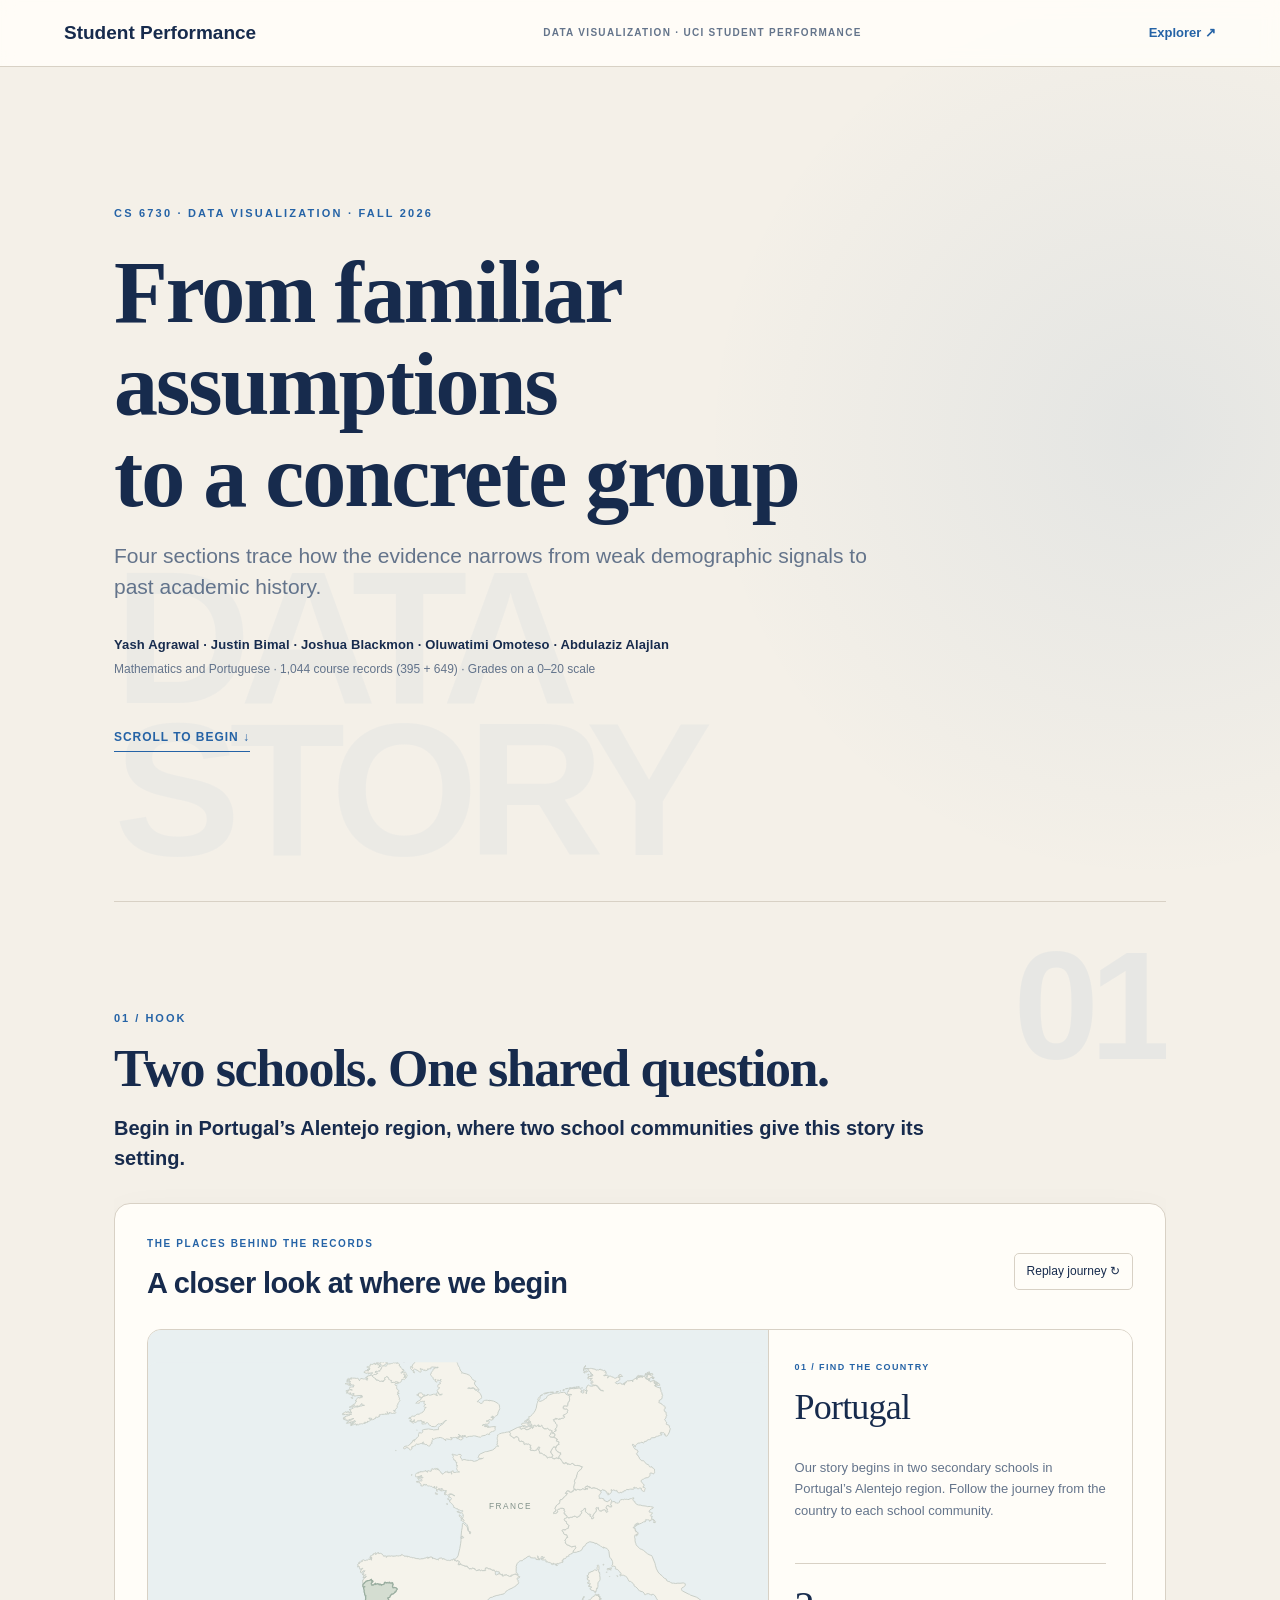
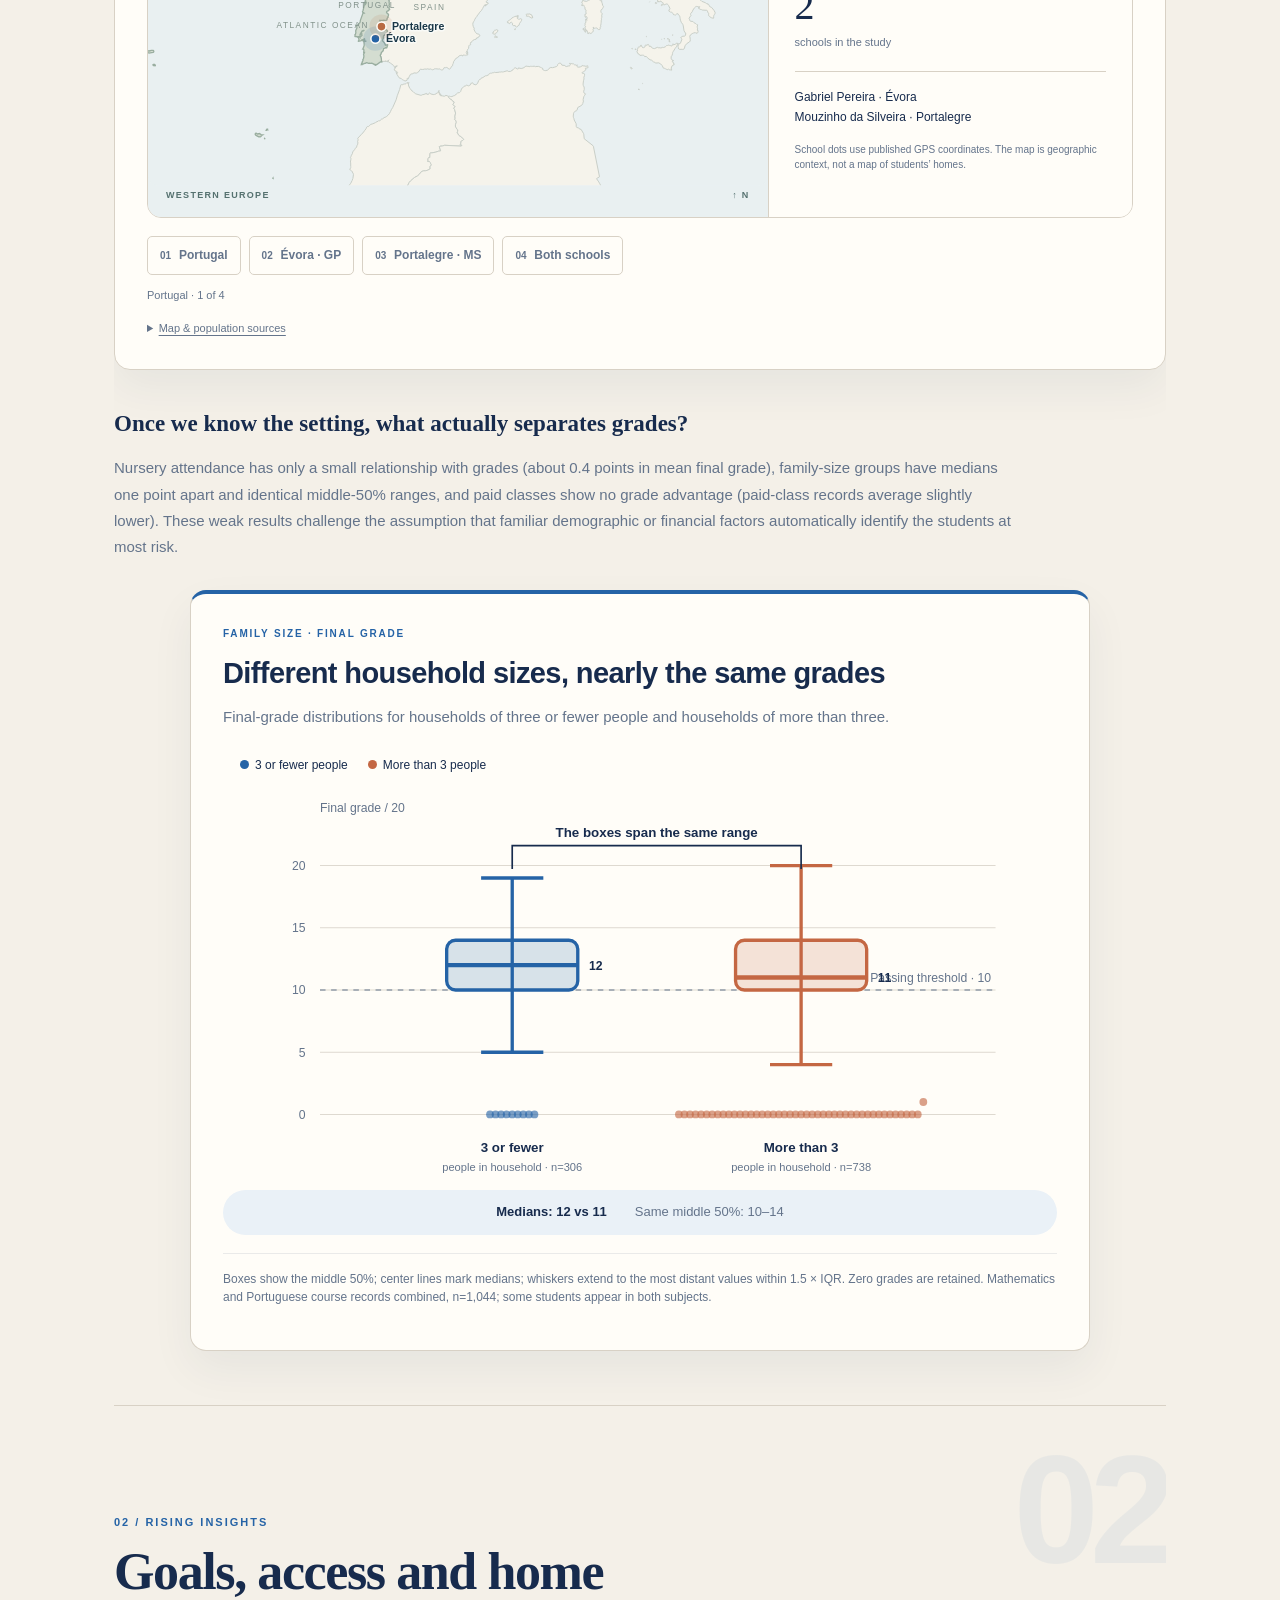
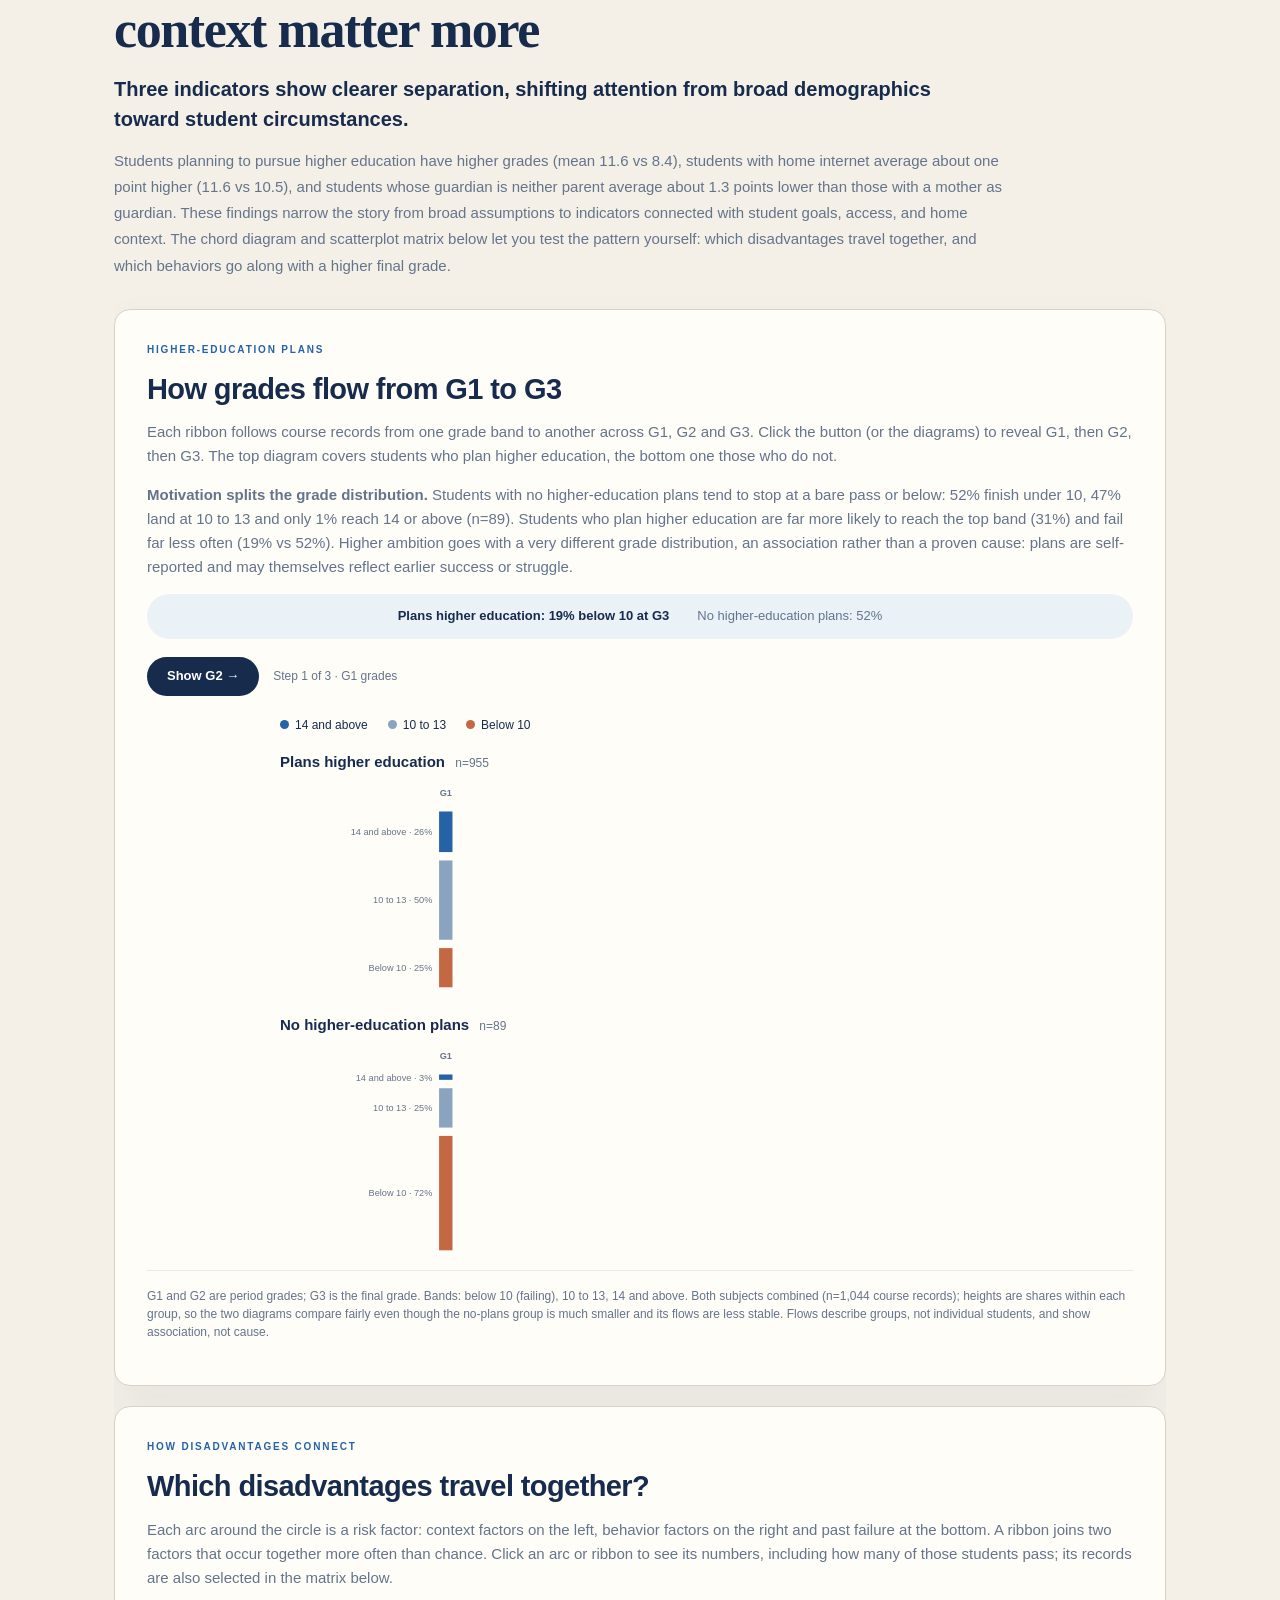
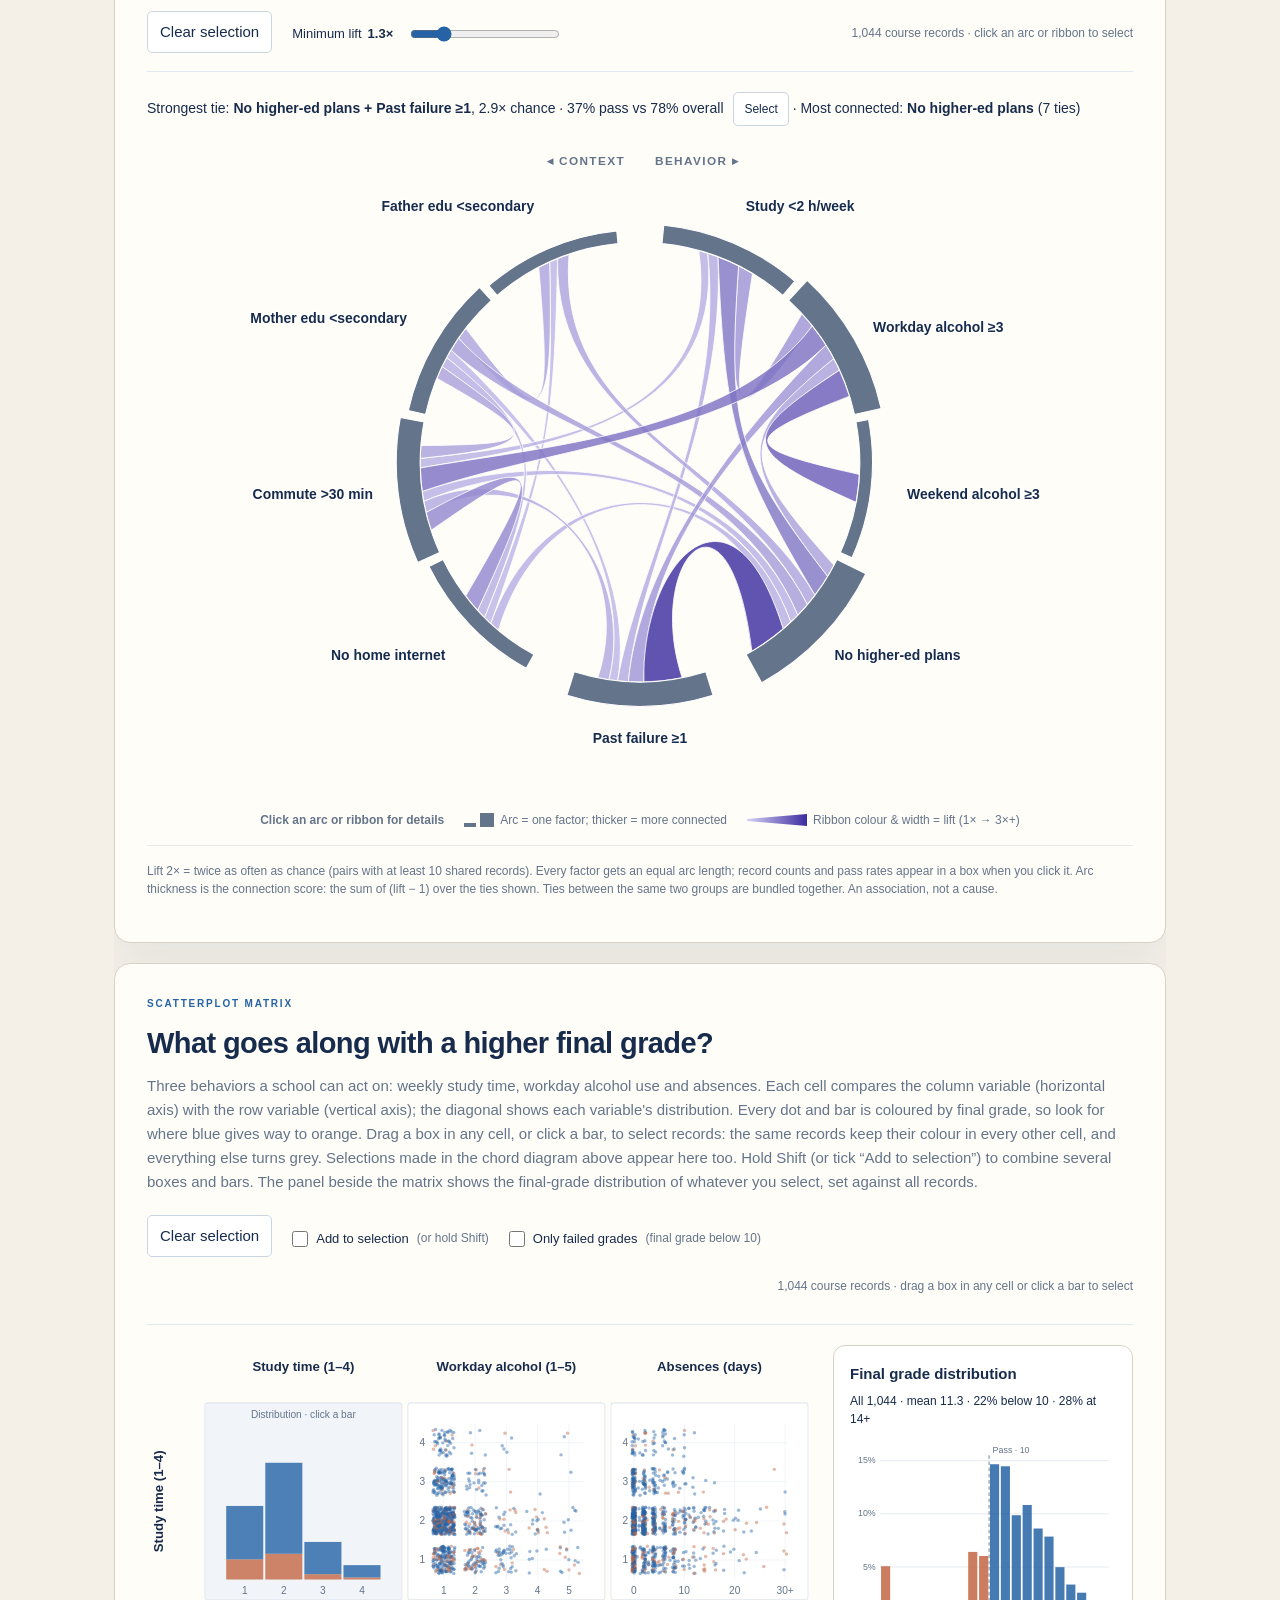
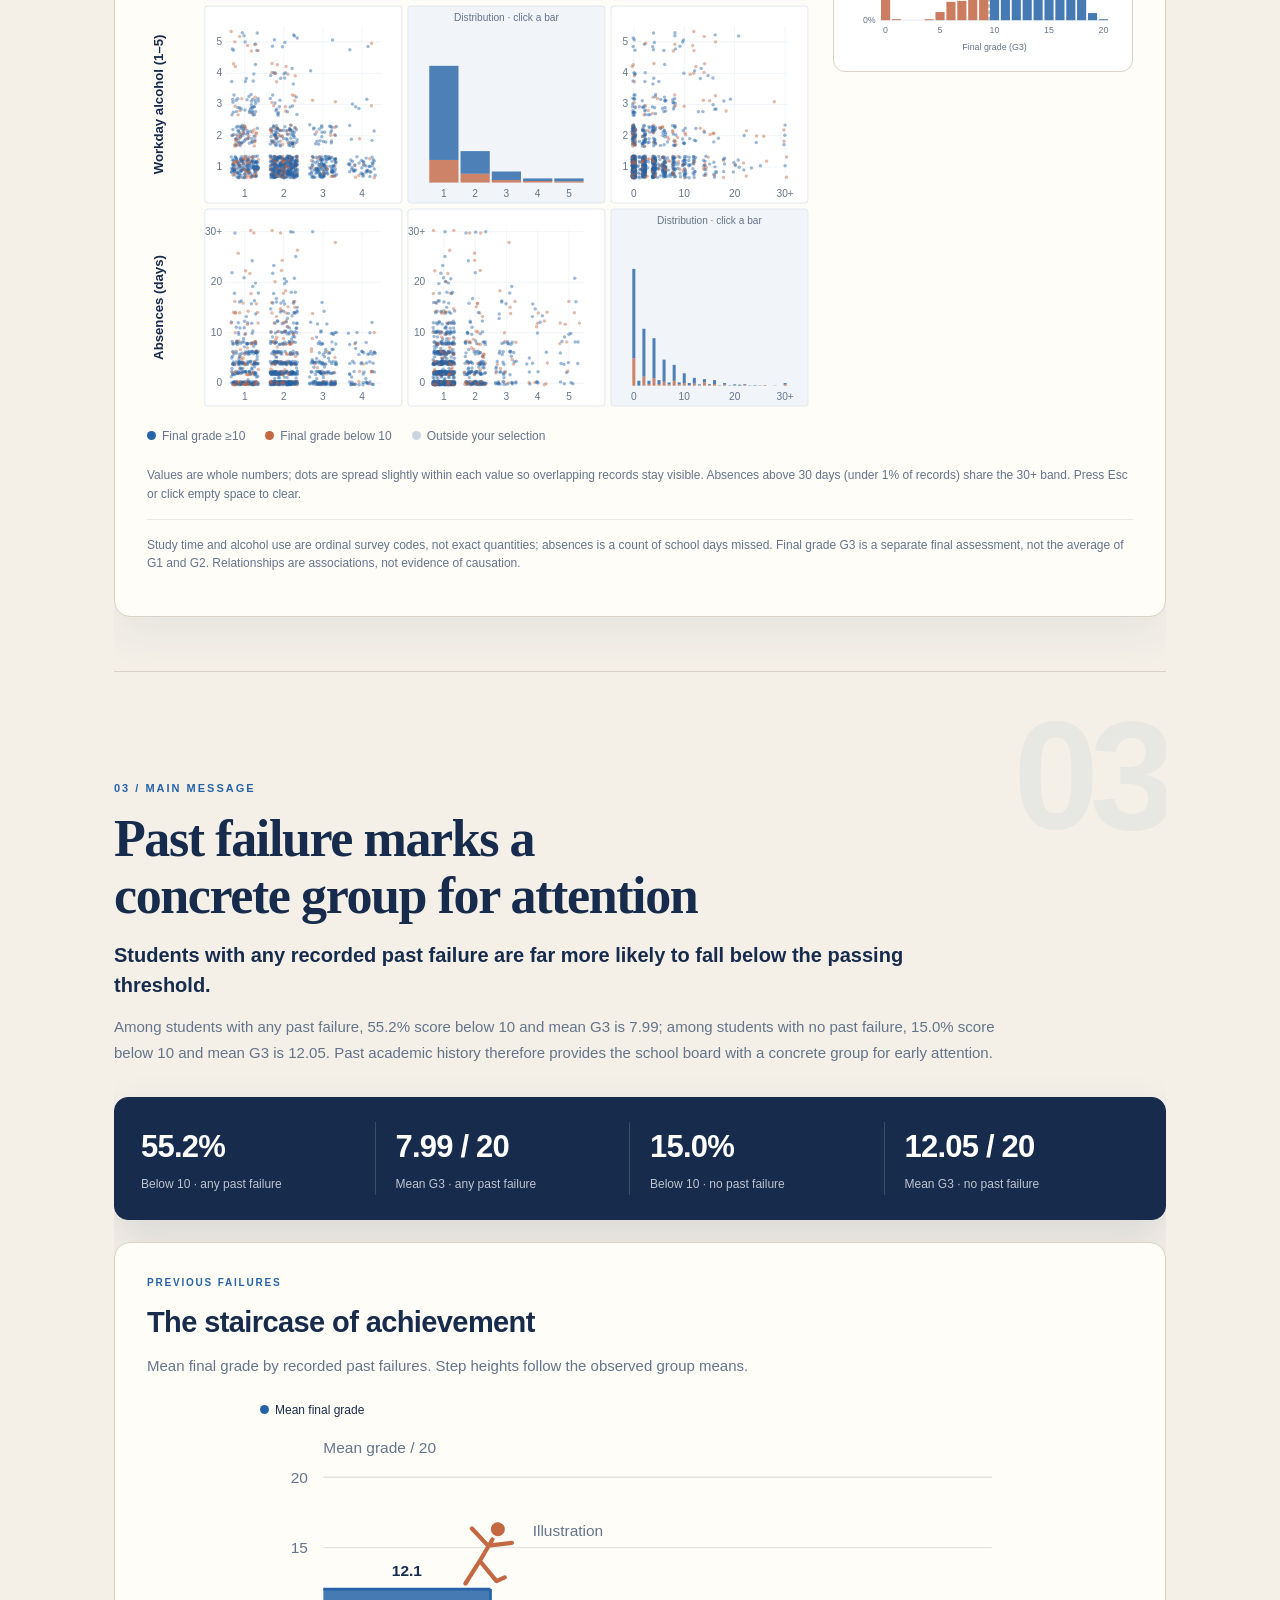
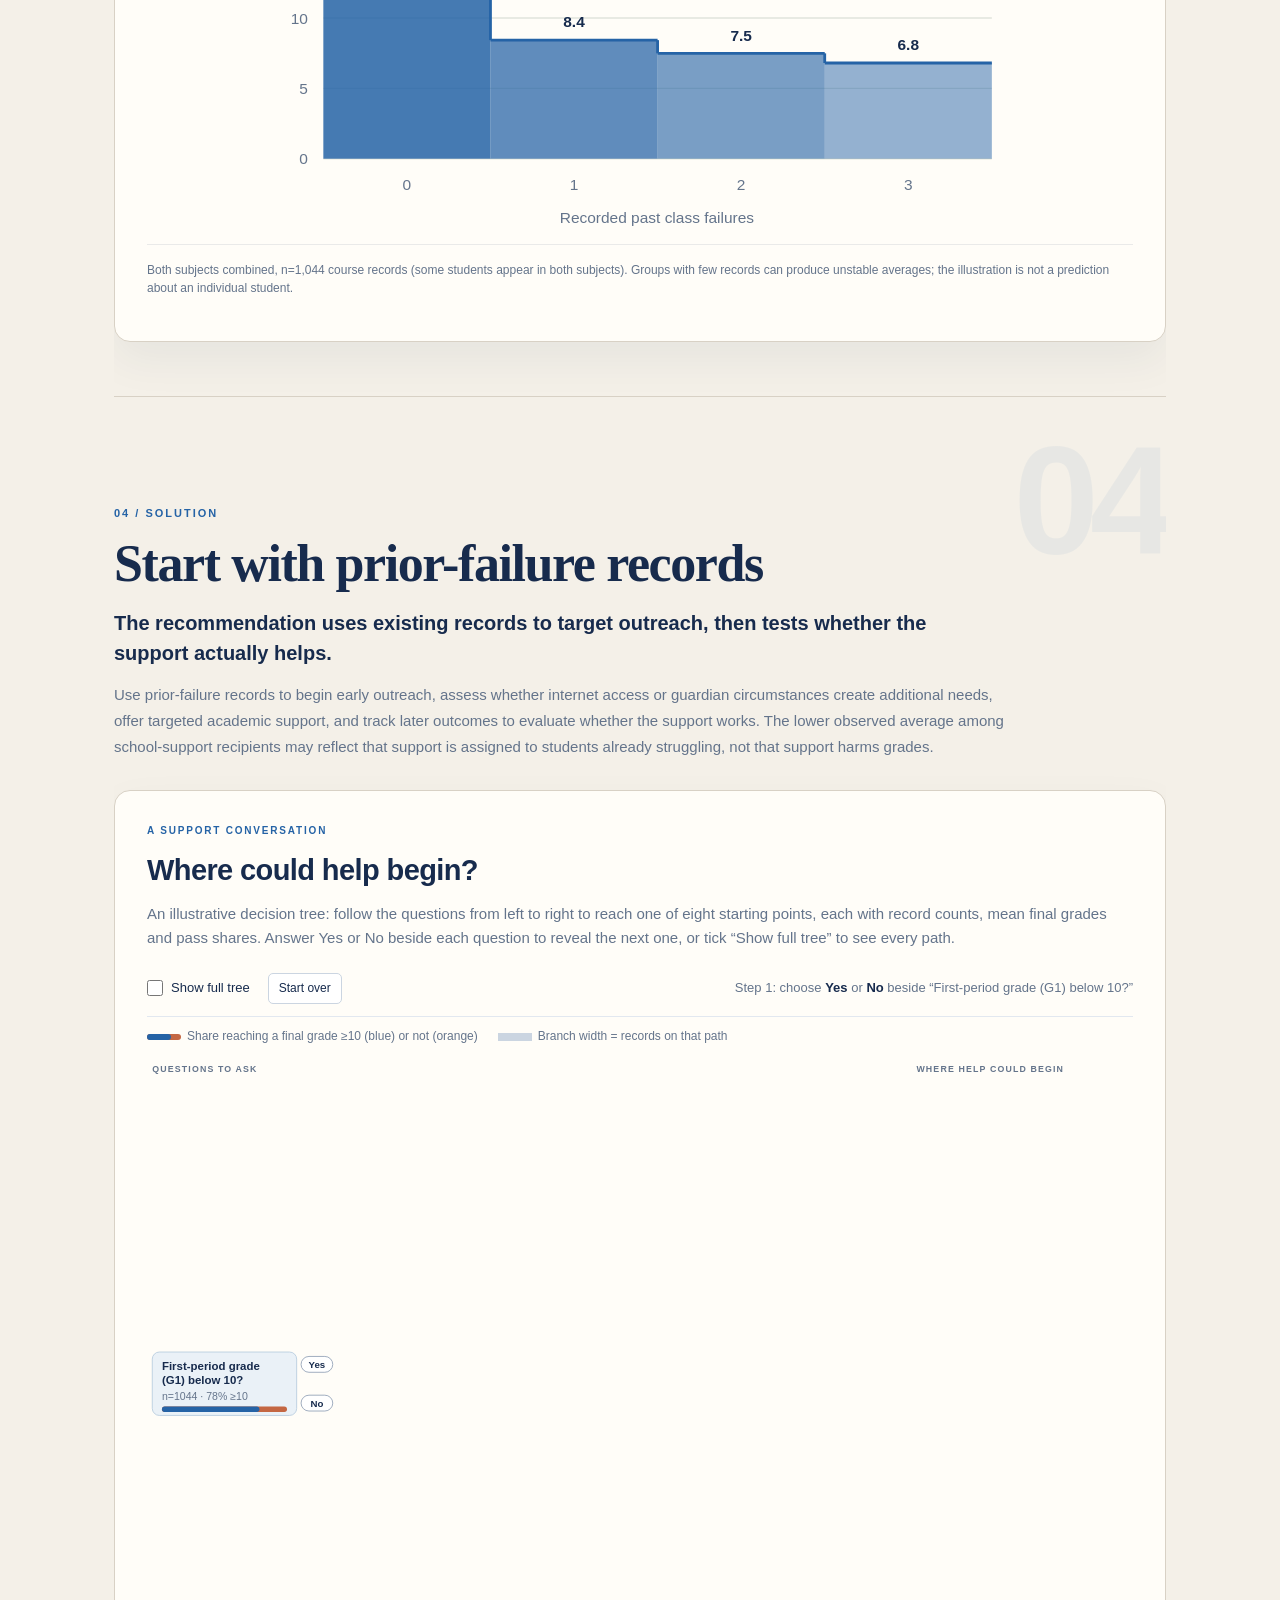
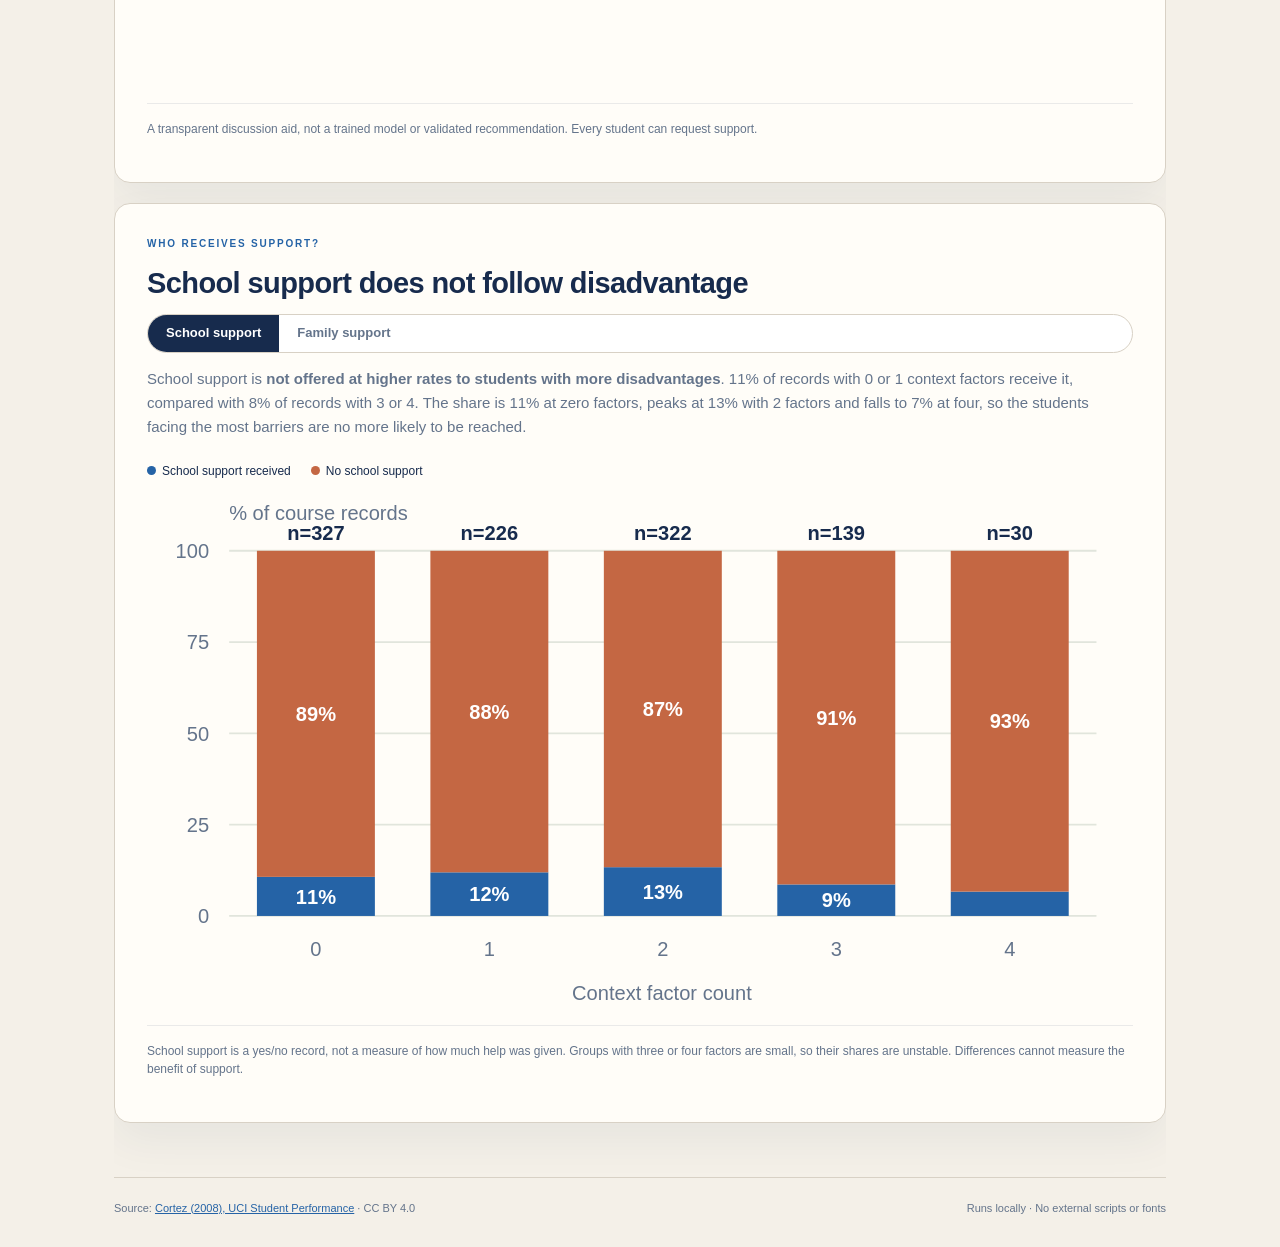
==== commit 43f57110: "Add school map and chart transitions" ====
--- a/web/story.html
+++ b/web/story.html
@@ -15,8 +15,16 @@
 
 <section class="story-section" id="hook" data-num="01">
 <p class="eyebrow">01 / HOOK</p>
-<h2>Familiar factors do not identify risk</h2>
-<p class="section-summary">Three common assumptions about attendance, family size and paid classes do little to separate students by achievement.</p>
+<h2>Two schools. One shared question.</h2>
+<p class="section-summary">Begin in Portugal’s Alentejo region, where two school communities give this story its setting.</p>
+<article class="card geo-card" id="school-geography">
+<div class="geo-heading"><div><p class="eyebrow">THE PLACES BEHIND THE RECORDS</p><h3>A closer look at where we begin</h3></div><button type="button" id="geo-replay">Replay journey ↻</button></div>
+<div class="geo-layout"><div class="geo-map-wrap"><svg id="school-map" viewBox="0 0 820 560" role="img" aria-label="Animated map locating Gabriel Pereira school in Évora and Mouzinho da Silveira school in Portalegre, Portugal"></svg><div class="geo-map-meta"><span id="geo-map-caption">WESTERN EUROPE</span><span>↑ N</span></div></div>
+<aside class="geo-context"><p class="eyebrow" id="geo-step">01 / FIND THE COUNTRY</p><h4 id="geo-title">Portugal</h4><p id="geo-description">Two secondary schools, in two cities in the Alentejo region. Zoom in to meet the communities behind the data.</p><div class="geo-pop" id="geo-pop"><strong>2</strong><span>schools in the study</span></div><p class="geo-school" id="geo-school">Gabriel Pereira · GP<br>Mouzinho da Silveira · MS</p><p class="geo-footnote" id="geo-footnote">School dots use published GPS coordinates. The map is geographic context, not a map of students’ homes.</p></aside></div>
+<div class="geo-controls" role="group" aria-label="Choose a map view"><button type="button" data-geo="1" aria-pressed="false">01 <span>Portugal</span></button><button type="button" data-geo="2" aria-pressed="false">02 <span>Évora · GP</span></button><button type="button" data-geo="3" aria-pressed="false">03 <span>Portalegre · MS</span></button><button type="button" data-geo="4" aria-pressed="false">04 <span>Both schools</span></button><span id="geo-status" aria-live="polite">The journey starts when the map enters view.</span></div>
+<details class="geo-sources"><summary>Map & population sources</summary><p>School coordinates: Construção Pública’s <a href="https://construcaopublica.gov.pt/pt/escolas/028" target="_blank" rel="noreferrer">Gabriel Pereira</a> and <a href="https://construcaopublica.gov.pt/pt/escolas/027" target="_blank" rel="noreferrer">Mouzinho da Silveira</a> pages. Municipal populations (2021, INE as published by DGAL): <a href="https://www.portalautarquico.dgal.gov.pt/pt-PT/entidades-locais/concelhos/evora/" target="_blank" rel="noreferrer">Évora, 53,591</a>; <a href="https://portalautarquico.dgal.gov.pt/pt-PT/entidades-locais/concelhos/portalegre/" target="_blank" rel="noreferrer">Portalegre, 22,341</a>. These describe whole municipalities, not city-only populations, school enrollment or the historical study cohort. Outlines: <a href="https://github.com/datasets/geo-countries" target="_blank" rel="noreferrer">Natural Earth / geo-countries (public domain)</a> and <a href="https://portalgeo.iniav.pt/arcgis/rest/services/Hosted/Municipios/FeatureServer/4" target="_blank" rel="noreferrer">INIAV municipal boundary service</a>, simplified for display. All geometry is bundled for offline use.</p></details>
+</article>
+<h3 class="geo-bridge">Once we know the setting, what actually separates grades?</h3>
 <p class="section-body">Nursery attendance has only a small relationship with grades (about 0.4 points in mean final grade), family-size groups have medians one point apart and identical middle-50% ranges, and paid classes show no grade advantage (paid-class records average slightly lower). These weak results challenge the assumption that familiar demographic or financial factors automatically identify the students at most risk.</p>
 <div class="story-grid single">
 <article class="card hook-card">
@@ -95,4 +103,4 @@
 </section>
 
 <footer><span>Source: <a href="https://archive.ics.uci.edu/dataset/320/student+performance" target="_blank" rel="noreferrer">Cortez (2008), UCI Student Performance</a> · CC BY 4.0</span><span>Runs locally · No external scripts or fonts</span></footer>
-</main><div id="tooltip" role="status" hidden></div><script src="data.js"></script><script src="tree.js"></script><script src="linked.js"></script><script src="story.js"></script></body></html>
+</main><div id="tooltip" role="status" hidden></div><script src="data.js"></script><script src="tree.js"></script><script src="linked.js"></script><script src="story.js"></script><script src="geography.js"></script></body></html>
--- a/web/story.css
+++ b/web/story.css
@@ -81,3 +81,49 @@
 .sk-step.is-on{opacity:1;pointer-events:auto}
 #higher .sankey-wrap{cursor:pointer}
 @media(prefers-reduced-motion:reduce){.sk-step{transition:none}}
+
+/* Geographic hook and shared scroll transitions. */
+html{scroll-behavior:smooth}
+.geo-card{margin:30px 0 38px;overflow:hidden}
+.geo-heading{display:flex;justify-content:space-between;align-items:center;gap:20px;margin-bottom:22px}
+.geo-heading .eyebrow{margin:0 0 8px;color:var(--teal);letter-spacing:1.6px;font-size:10px;font-weight:700}
+.geo-heading h3{margin:0!important}
+.geo-heading button{font-size:12px;white-space:nowrap;border-color:var(--story-line);background:transparent}
+.geo-layout{display:grid;grid-template-columns:minmax(0,1.7fr) minmax(240px,1fr);border:1px solid var(--story-line);border-radius:14px;overflow:hidden;background:#f7f5ef}
+.geo-map-wrap{position:relative;min-width:0;background:#e9f0f1;overflow:hidden}
+#school-map{display:block;width:100%;height:100%;min-height:400px;max-height:520px}
+.geo-country{fill:#f5f3eb;stroke:#c9cfc8;stroke-width:1}
+.geo-portugal{fill:#d4ddd1;stroke:#9aaea0;stroke-width:1.3}
+.geo-municipality{stroke:#597e81;stroke-width:1.4;opacity:0;transition:opacity .5s ease}
+.geo-place-label{font:11px 'Segoe UI',sans-serif;letter-spacing:2px;fill:#82928b;pointer-events:none}
+.geo-pin{cursor:pointer}
+.geo-pin:focus{outline:none}
+.geo-pin:focus .geo-pin-halo,.geo-pin:hover .geo-pin-halo{fill-opacity:.35;stroke:currentColor;stroke-width:1}
+.geo-pin-label{font:600 14px 'Segoe UI',sans-serif;fill:#193748;paint-order:stroke;stroke:#f9faf7;stroke-width:4px;stroke-linejoin:round;pointer-events:none}
+.geo-map-meta{position:absolute;bottom:15px;left:18px;right:18px;display:flex;justify-content:space-between;font-size:9px;letter-spacing:1.3px;font-weight:700;color:#55716f;pointer-events:none}
+.geo-context{padding:30px 26px;border-left:1px solid var(--story-line);background:var(--story-surface);display:flex;flex-direction:column;justify-content:center}
+.geo-context>.eyebrow{font-size:9px;letter-spacing:1.4px;color:var(--teal);margin:0 0 14px}
+.geo-context h4{font:36px/1.1 Georgia,serif;letter-spacing:-.8px;margin:0 0 16px;text-wrap:balance;min-height:40px}
+.geo-context>p:not(.eyebrow){font-size:13px;line-height:1.65;color:var(--muted)}
+#geo-description{min-height:86px;margin-bottom:12px}
+.geo-pop{margin:8px 0 16px;padding:18px 0;border-top:1px solid var(--story-line);border-bottom:1px solid var(--story-line)}
+.geo-pop strong{display:block;font:40px Georgia,serif;letter-spacing:-1px;color:var(--ink)}
+.geo-pop span{font-size:11px;color:var(--muted)}
+.geo-context .geo-school{font-size:12px!important;color:var(--ink)!important;margin:0 0 12px;min-height:42px}
+.geo-school-code{display:inline-block;color:white;padding:0 5px;border-radius:3px;font:700 10px/20px 'Segoe UI',sans-serif;margin-right:4px}
+.geo-context .geo-footnote{font-size:10px!important;line-height:1.5!important;margin:0;min-height:45px}
+.geo-controls{display:flex;align-items:center;flex-wrap:wrap;gap:8px;margin:18px 0 0}
+.geo-controls button{font-size:10px;font-weight:600;padding:9px 12px;border-color:var(--story-line);background:transparent;color:var(--muted)}
+.geo-controls button span{margin-left:5px;font-size:12px}
+.geo-controls button[aria-pressed=true]{background:var(--ink);border-color:var(--ink);color:white}
+#geo-status{width:100%;font-size:11px;color:var(--muted);margin-top:4px}
+.geo-sources{font-size:11px;line-height:1.6;color:var(--muted);margin-top:15px}
+.geo-sources summary{cursor:pointer;text-decoration:underline;text-underline-offset:3px}
+.geo-sources p{margin-bottom:0}
+.geo-bridge{font:600 23px/1.35 Georgia,serif;max-width:720px;margin:0 0 16px}
+.story-reveal{opacity:0;transform:translateY(22px);transition:opacity .7s ease var(--reveal-delay,0ms),transform .7s cubic-bezier(.22,.61,.36,1) var(--reveal-delay,0ms)}
+.story-reveal.is-visible{opacity:1;transform:none}
+#support-chart svg{animation:story-chart-in .35s ease}
+@keyframes story-chart-in{from{opacity:.35}to{opacity:1}}
+@media(max-width:760px){.geo-layout{grid-template-columns:1fr}.geo-context{border-left:0;border-top:1px solid var(--story-line);padding:22px}.geo-context h4{min-height:0;font-size:31px}.geo-context .geo-school{min-height:0}#school-map{min-height:320px;max-height:420px}.geo-heading{align-items:flex-start}.geo-heading h3{font-size:23px!important}.geo-pop{margin-top:0}.geo-controls button{flex:1;min-width:100px}.geo-heading button{padding:7px 9px}}
+@media(prefers-reduced-motion:reduce){html{scroll-behavior:auto}.story-reveal{opacity:1;transform:none;transition:none}#support-chart svg{animation:none}.geo-municipality{transition:none}}
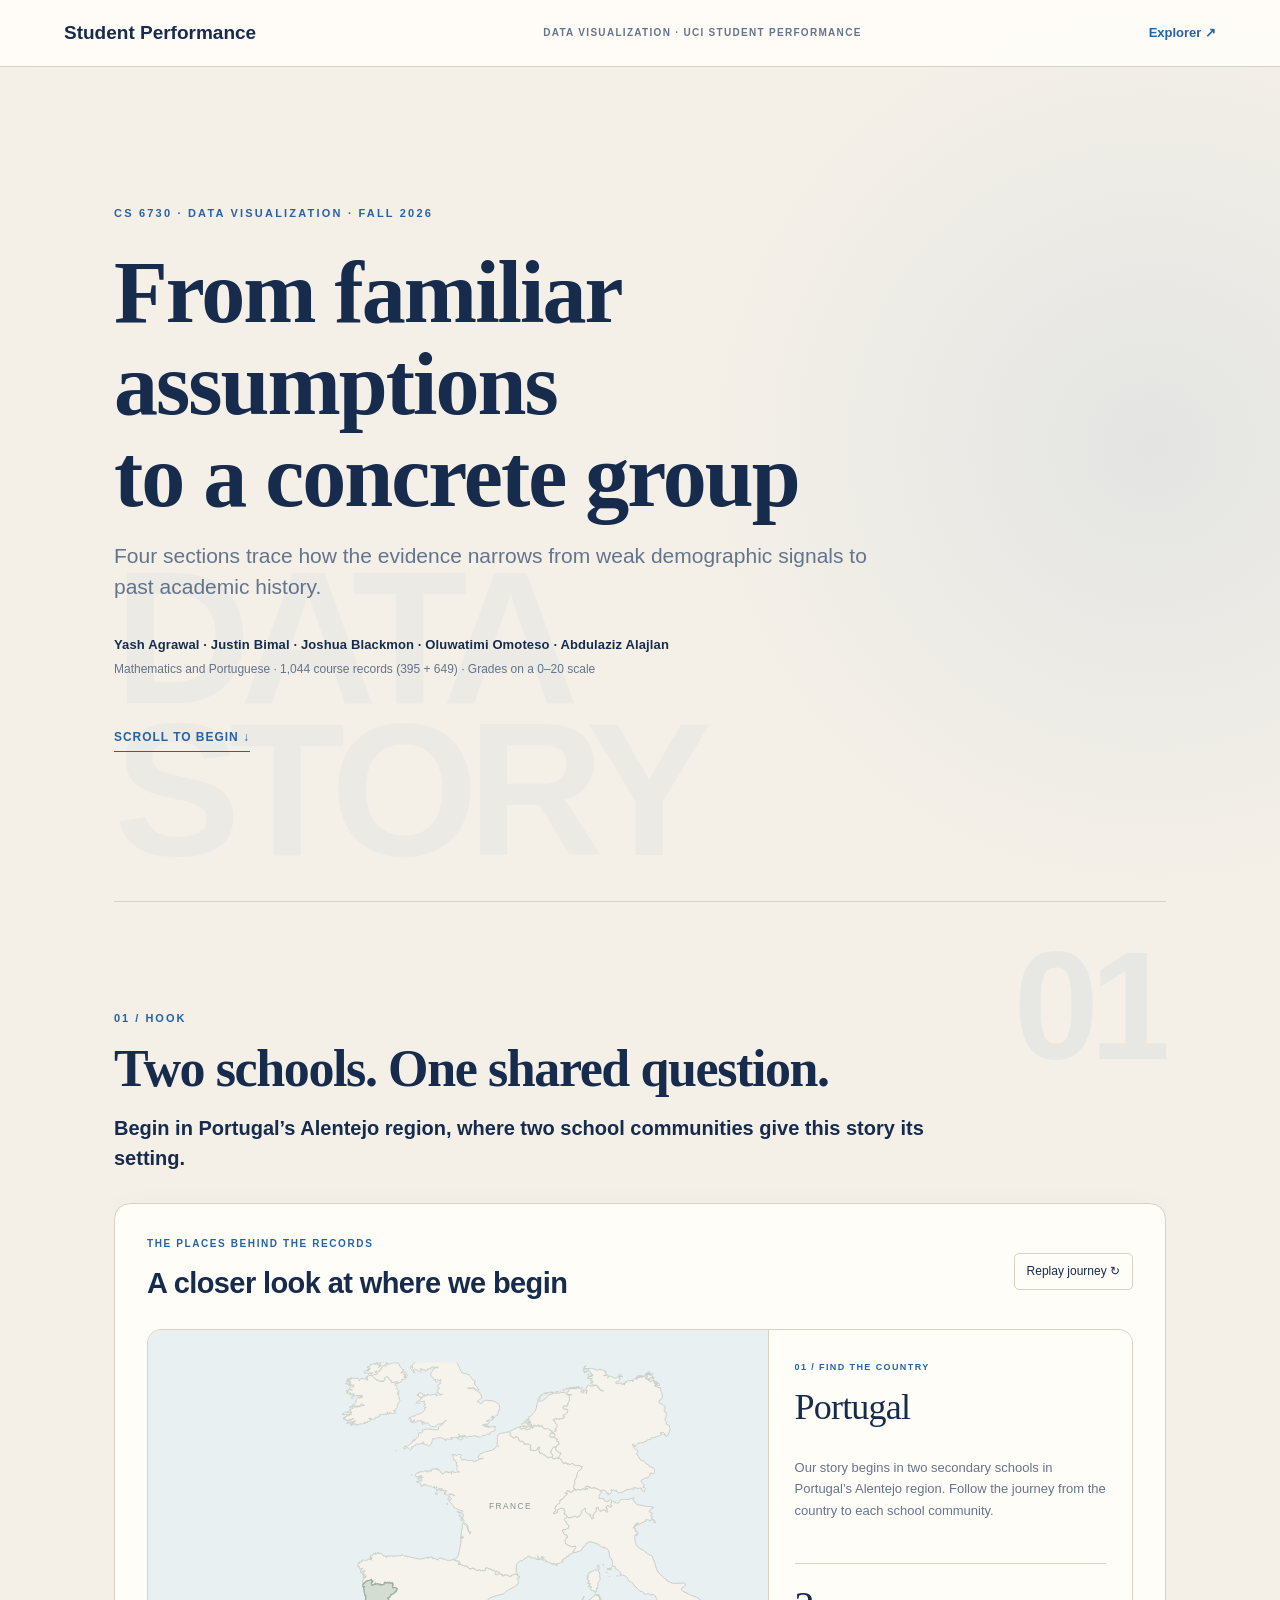
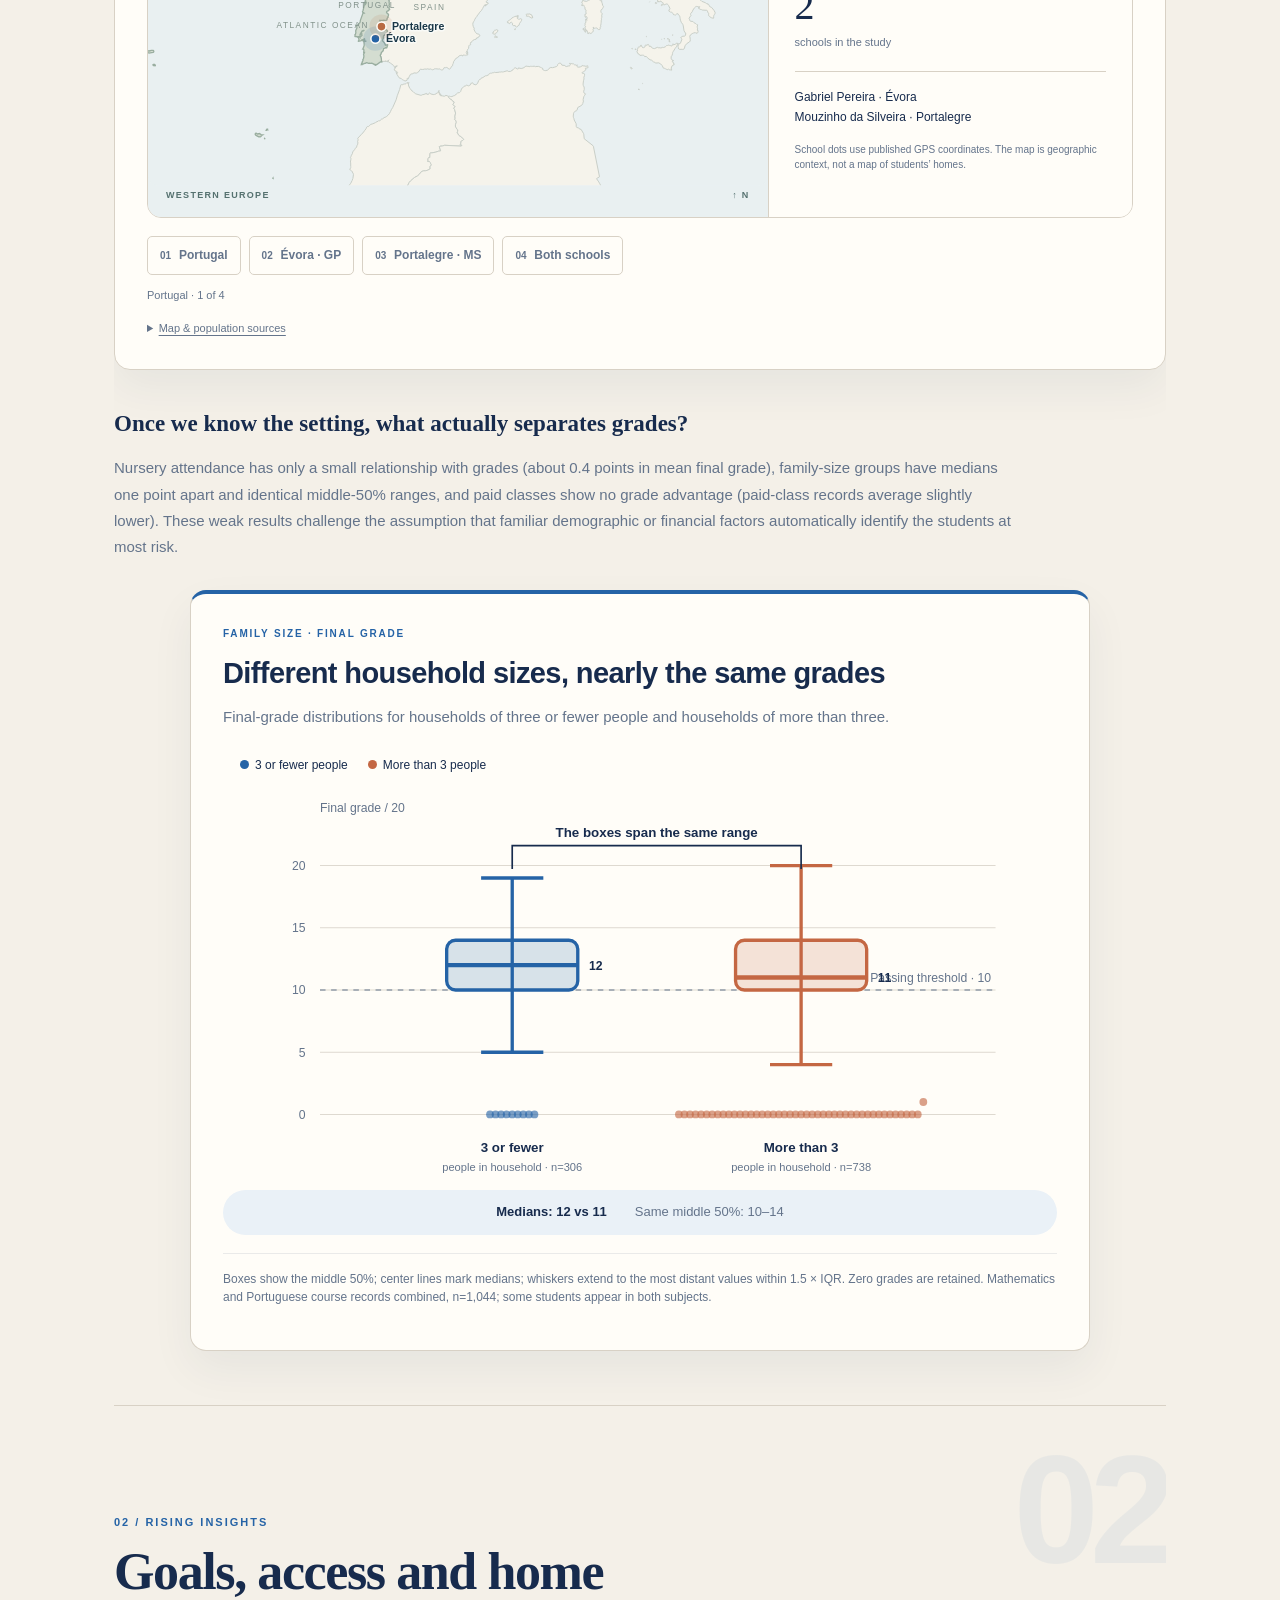
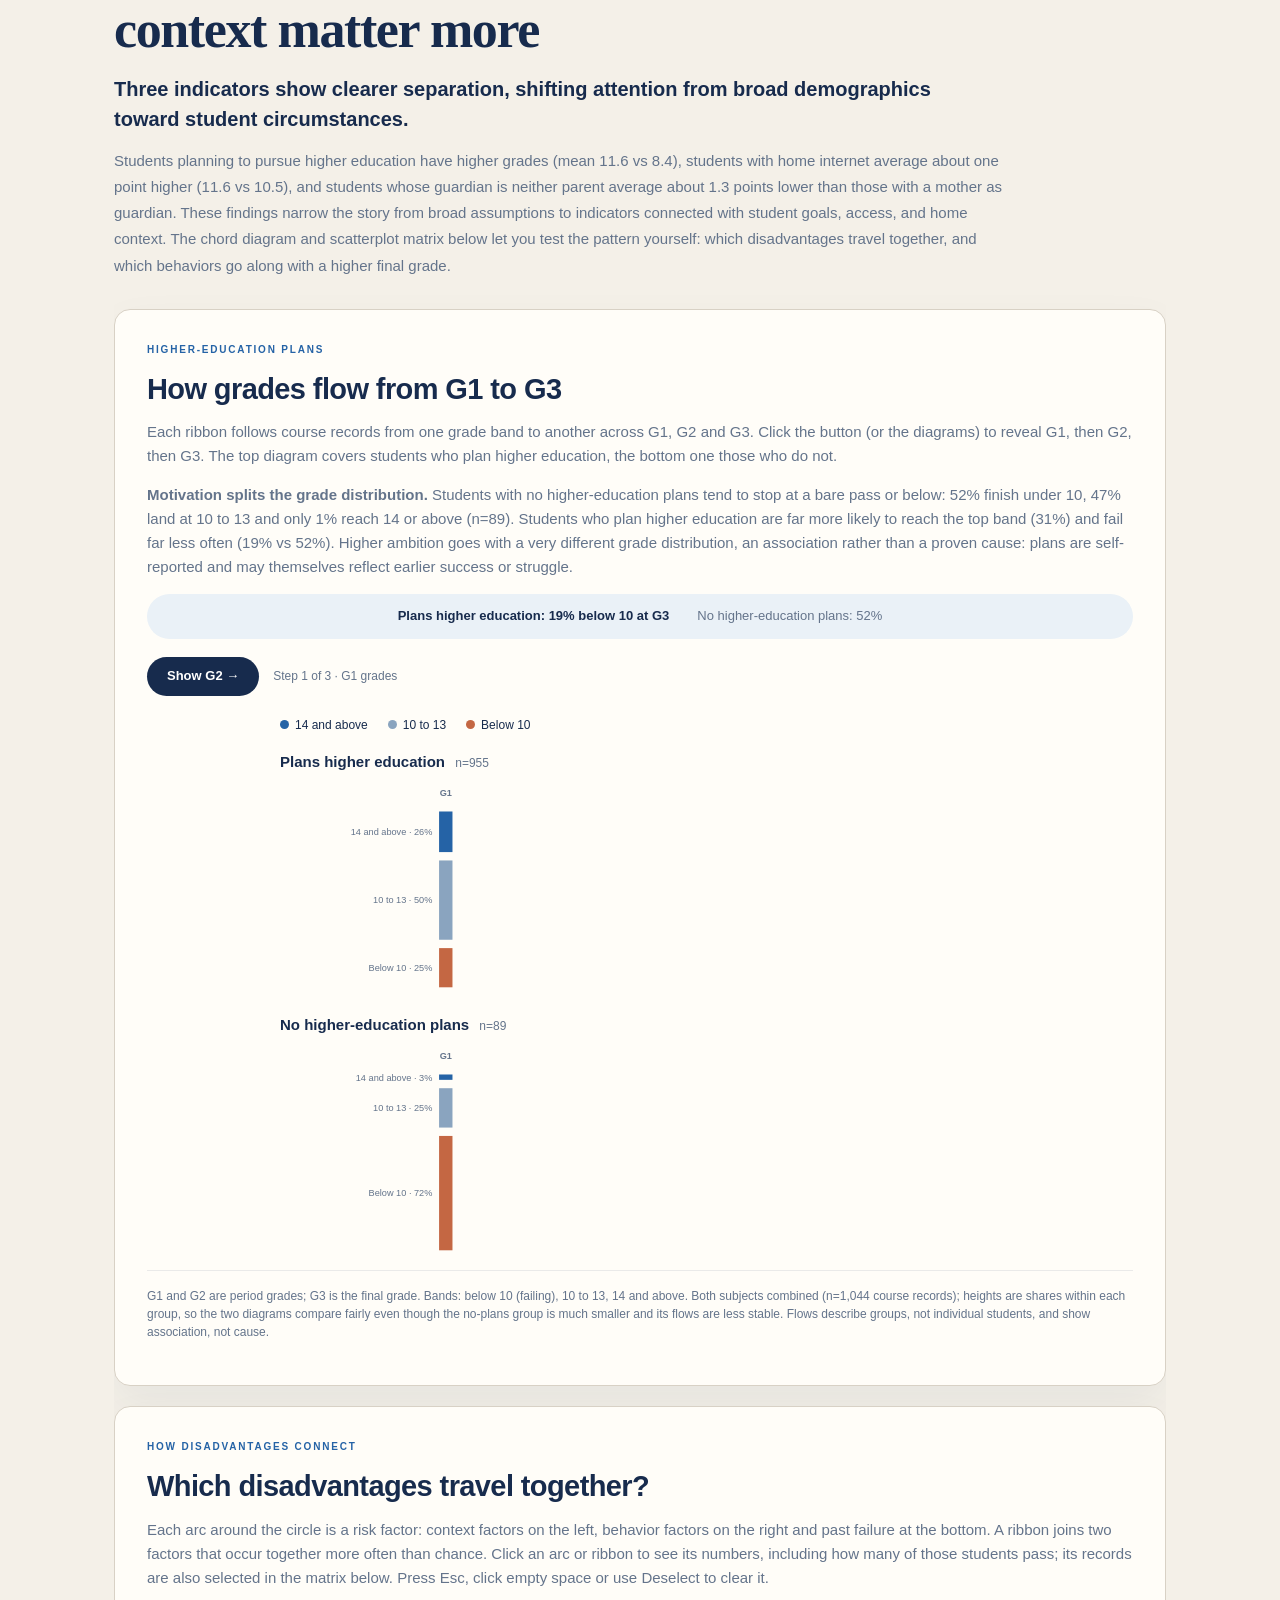
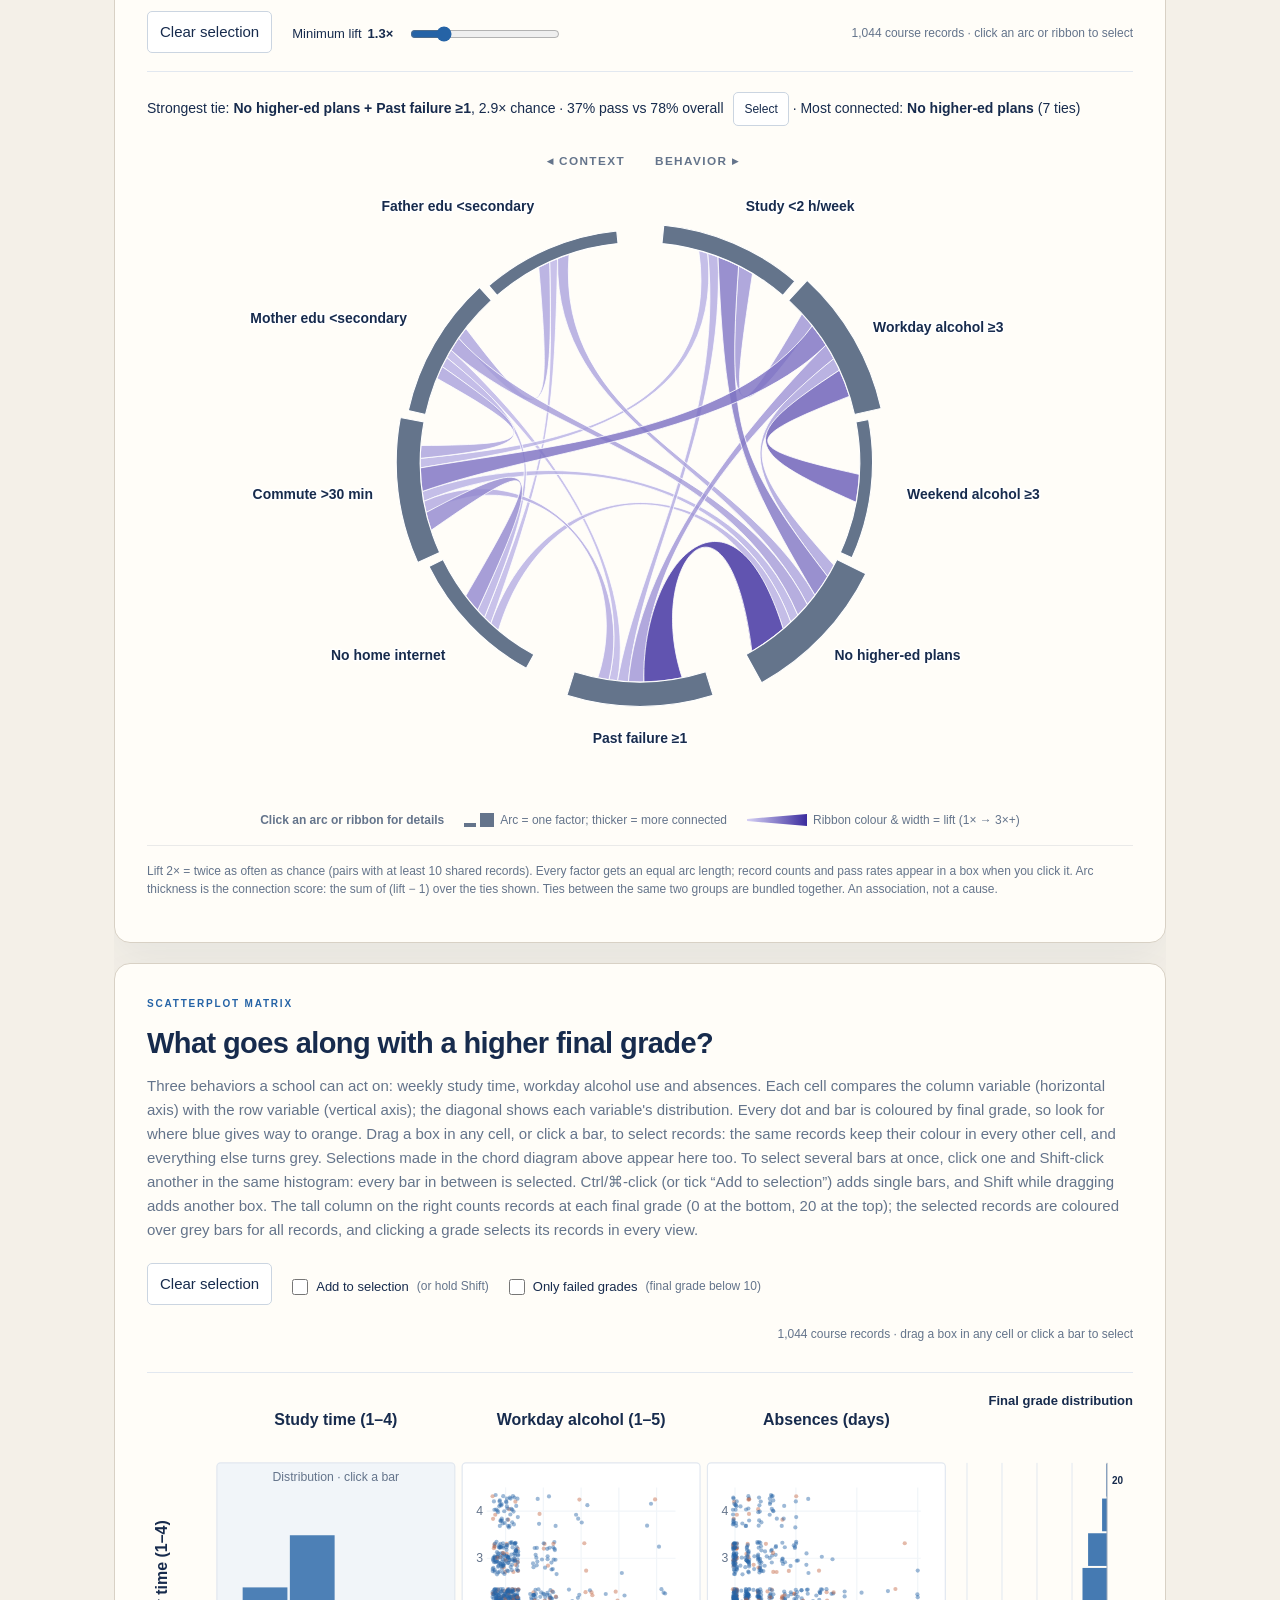
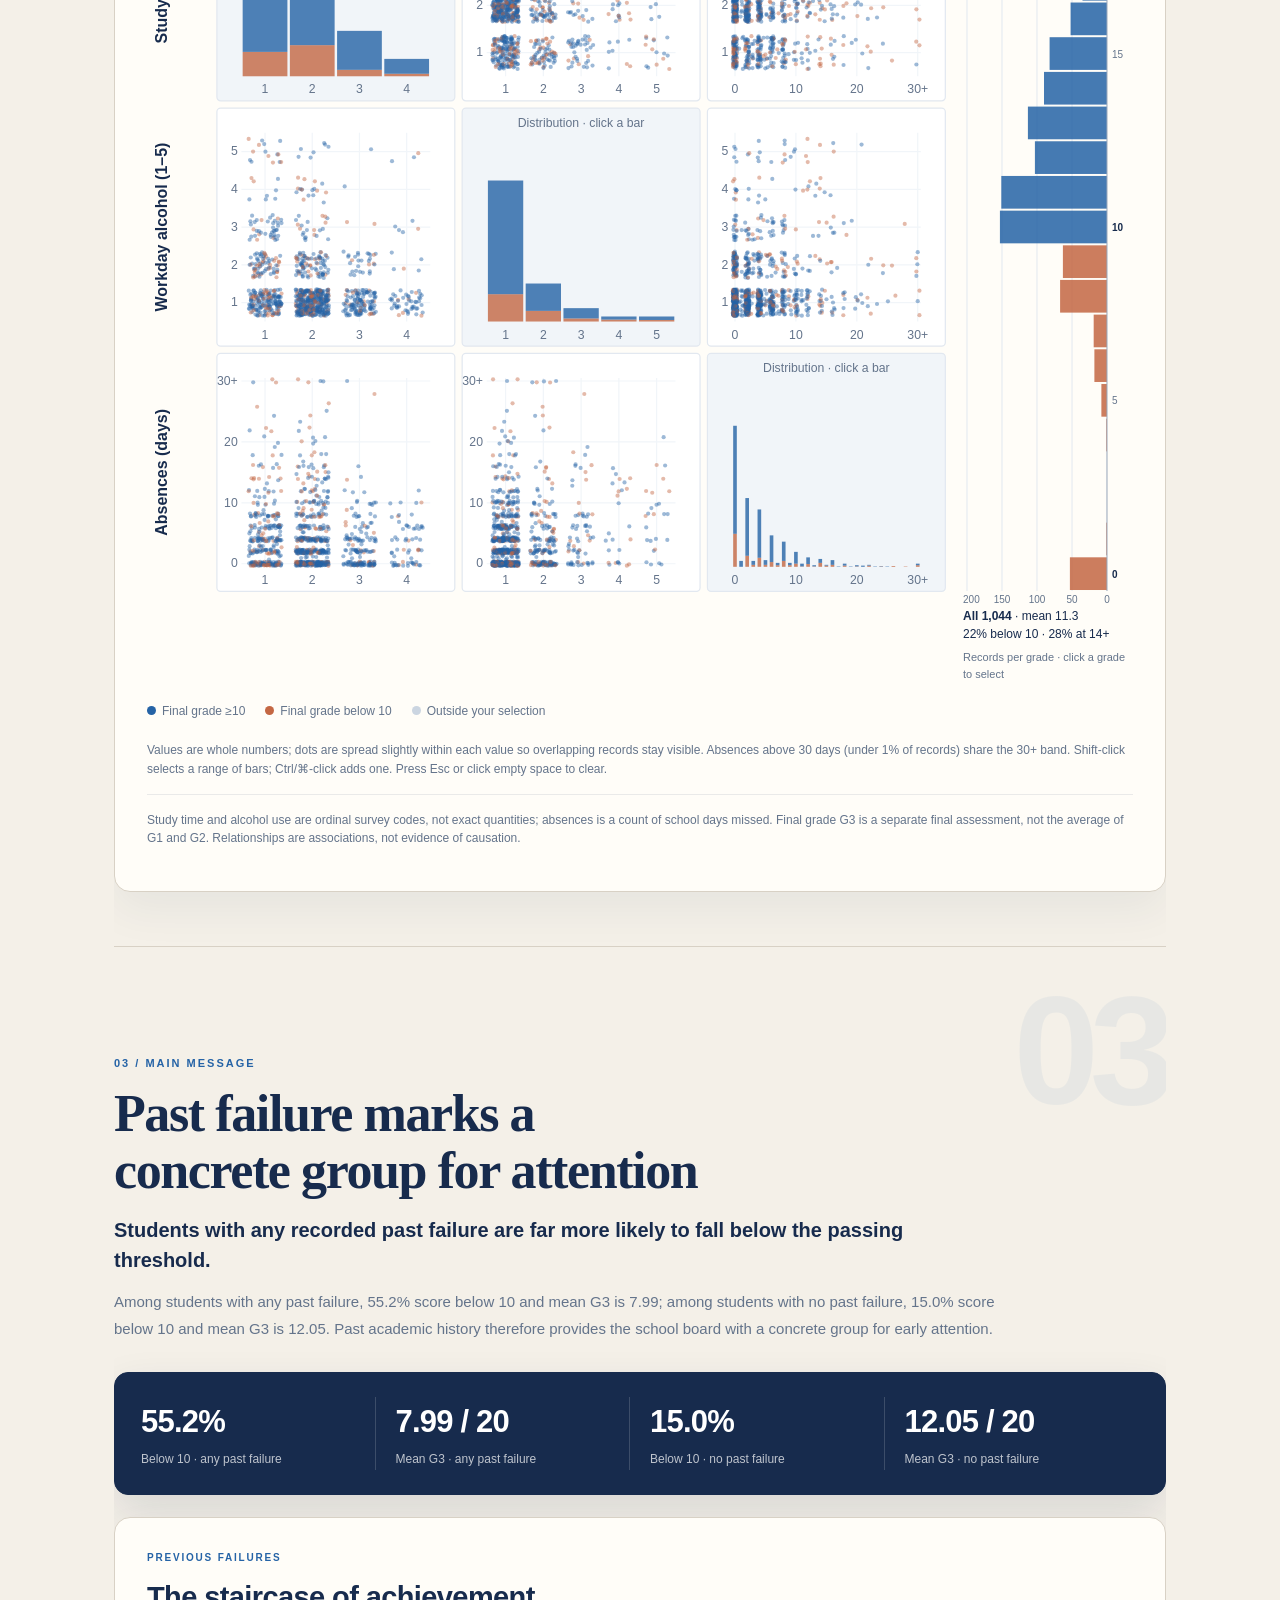
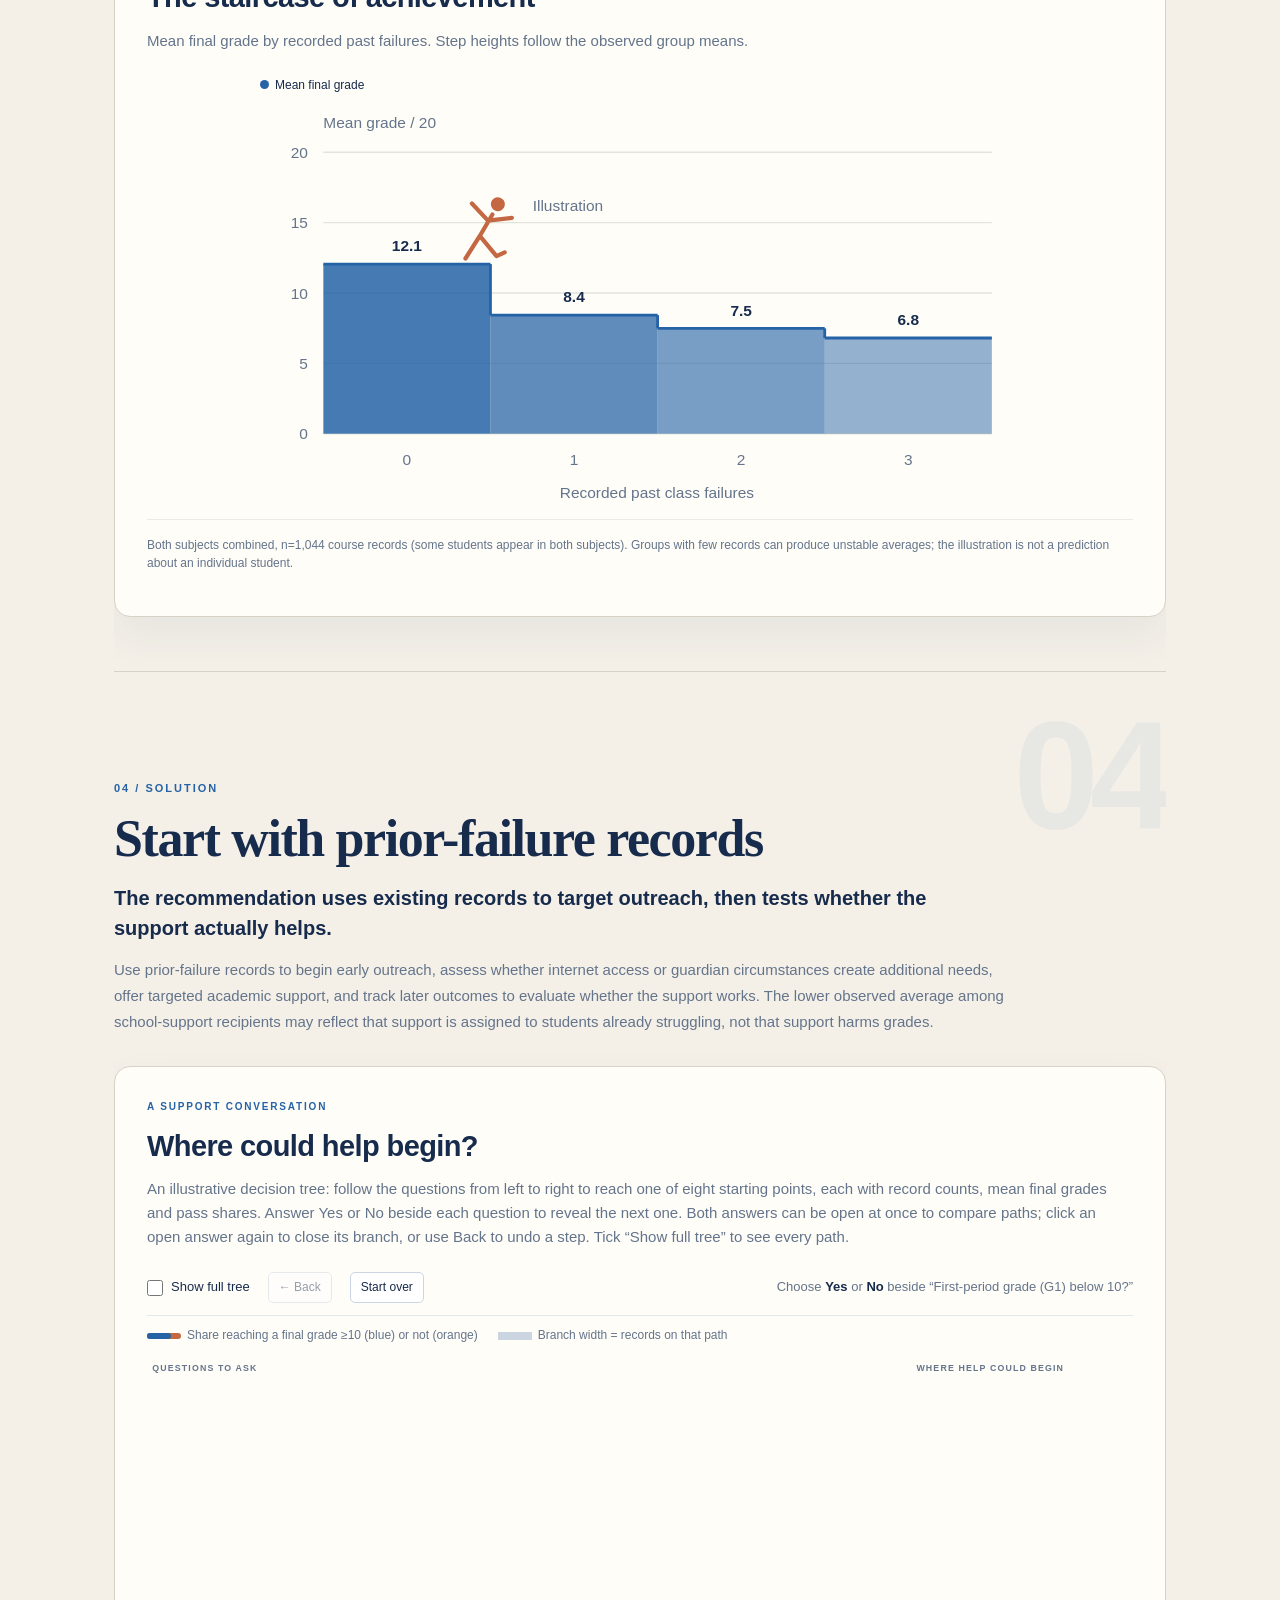
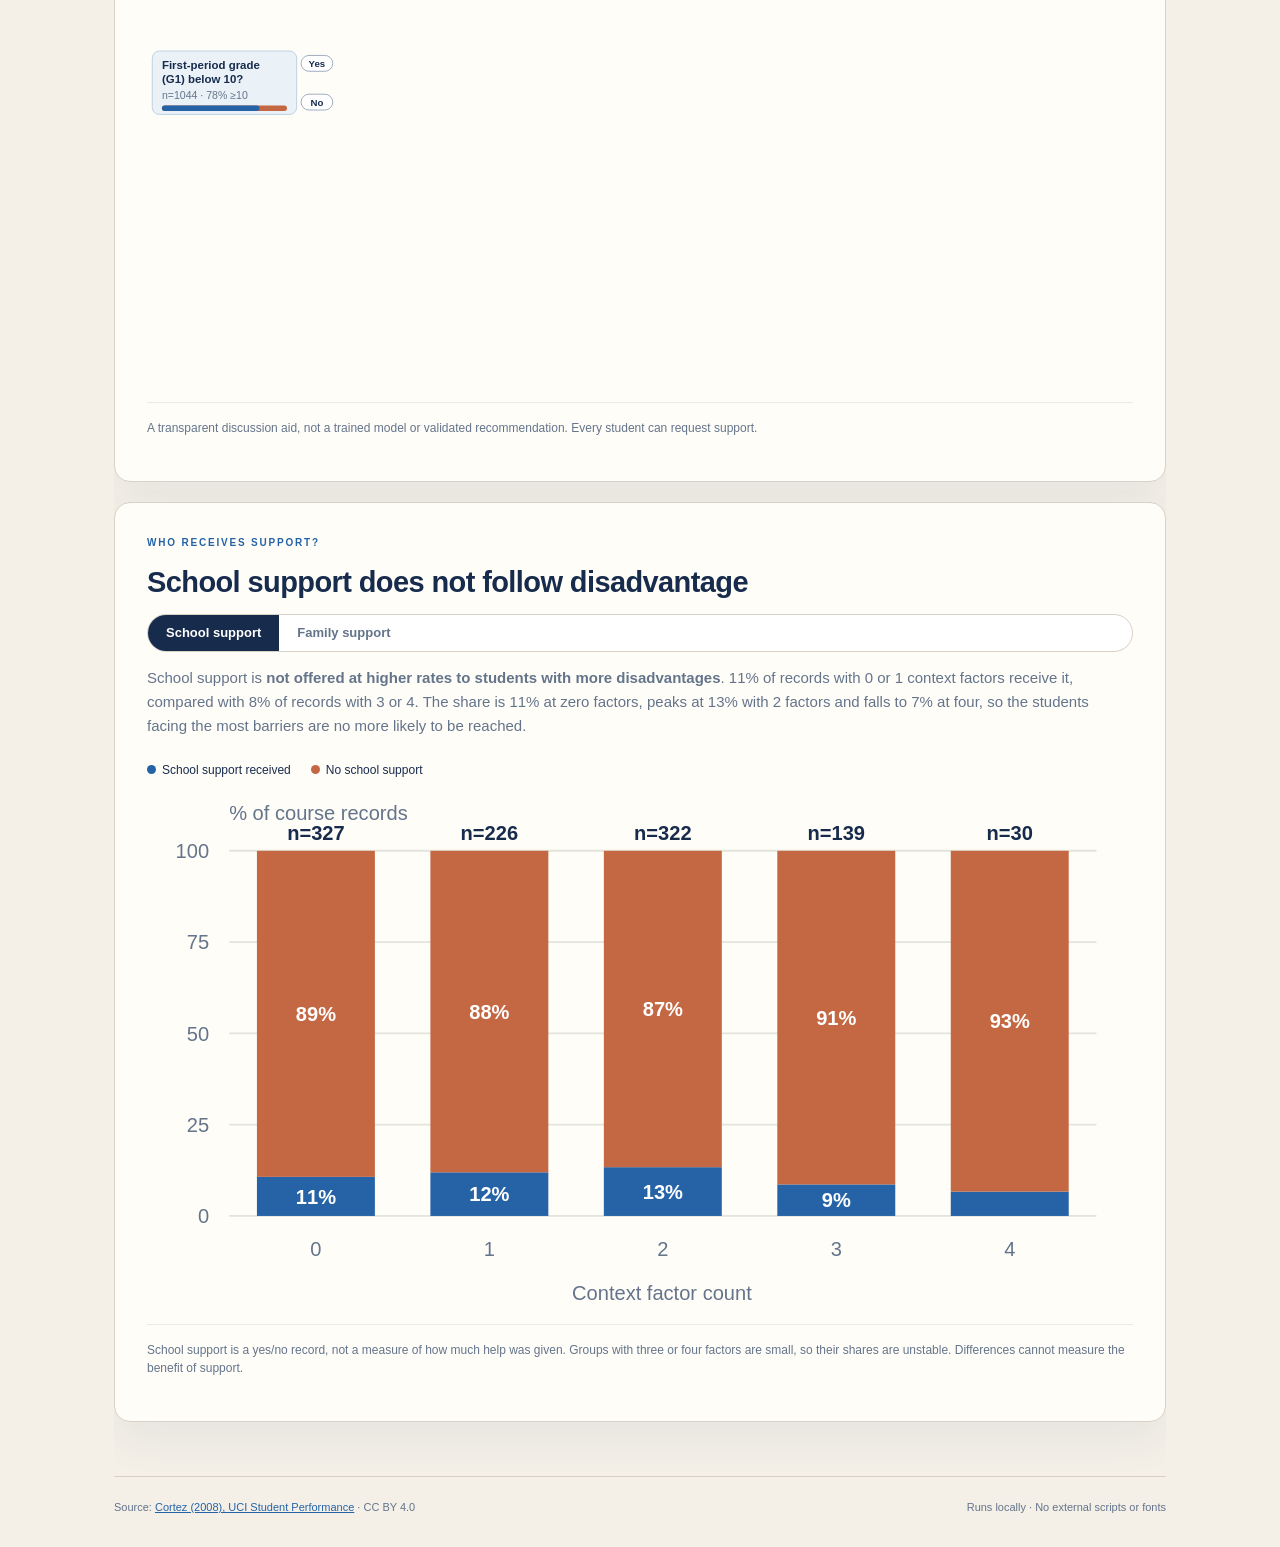
==== commit e86d6874: "chord chart modification, tree updated" ====
--- a/web/story.html
+++ b/web/story.html
@@ -54,12 +54,12 @@
 <div id="higher" class="chart progression"></div>
 <p class="note">G1 and G2 are period grades; G3 is the final grade. Bands: below 10 (failing), 10 to 13, 14 and above. Both subjects combined (n=1,044 course records); heights are shares within each group, so the two diagrams compare fairly even though the no-plans group is much smaller and its flows are less stable. Flows describe groups, not individual students, and show association, not cause.</p>
 </article>
-<article class="card wide-card" id="network"><p class="eyebrow">HOW DISADVANTAGES CONNECT</p><h3>Which disadvantages travel together?</h3><p>Each arc around the circle is a risk factor: context factors on the left, behavior factors on the right and past failure at the bottom. A ribbon joins two factors that occur together more often than chance. Click an arc or ribbon to see its numbers, including how many of those students pass; its records are also selected in the matrix below.</p>
+<article class="card wide-card" id="network"><p class="eyebrow">HOW DISADVANTAGES CONNECT</p><h3>Which disadvantages travel together?</h3><p>Each arc around the circle is a risk factor: context factors on the left, behavior factors on the right and past failure at the bottom. A ribbon joins two factors that occur together more often than chance. Click an arc or ribbon to see its numbers, including how many of those students pass; its records are also selected in the matrix below. Press Esc, click empty space or use Deselect to clear it.</p>
 <div class="scatter-controls"><button id="network-clear" type="button">Clear selection</button><label class="net-threshold">Minimum lift <output id="net-lift-value">1.3×</output><input type="range" id="net-lift" min="1" max="2.5" step="0.1" value="1.3"></label><span id="network-selection" aria-live="polite"></span></div>
 <div id="net-callout"></div><div class="net-layout"><div id="network-chart" class="chart network-chart"></div><aside id="net-detail" class="net-detail net-pop" hidden aria-live="polite" aria-label="Details of the clicked factor or ribbon"></aside></div><div class="legend net-legend"><span><strong>Click an arc or ribbon for details</strong></span><span><svg width="30" height="14" aria-hidden="true"><rect y="10" width="12" height="4" fill="#64748b"/><rect x="16" y="0" width="14" height="14" fill="#64748b"/></svg>Arc = one factor; thicker = more connected</span><span><svg width="60" height="12" aria-hidden="true"><defs><linearGradient id="lift-key"><stop offset="0" stop-color="rgb(214,209,245)"/><stop offset="1" stop-color="rgb(59,44,158)"/></linearGradient></defs><path d="M0 5 L60 0 V12 L0 7 Z" fill="url(#lift-key)"/></svg>Ribbon colour &amp; width = lift (1× → 3×+)</span></div><p class="note">Lift 2× = twice as often as chance (pairs with at least 10 shared records). Every factor gets an equal arc length; record counts and pass rates appear in a box when you click it. Arc thickness is the connection score: the sum of (lift − 1) over the ties shown. Ties between the same two groups are bundled together. An association, not a cause.</p></article>
-<article class="card wide-card scatter-card" id="v7"><p class="eyebrow">SCATTERPLOT MATRIX</p><h3>What goes along with a higher final grade?</h3><p>Three behaviors a school can act on: weekly study time, workday alcohol use and absences. Each cell compares the column variable (horizontal axis) with the row variable (vertical axis); the diagonal shows each variable's distribution. Every dot and bar is coloured by final grade, so look for where blue gives way to orange. Drag a box in any cell, or click a bar, to select records: the same records keep their colour in every other cell, and everything else turns grey. Selections made in the chord diagram above appear here too. Hold Shift (or tick “Add to selection”) to combine several boxes and bars. The panel beside the matrix shows the final-grade distribution of whatever you select, set against all records.</p>
+<article class="card wide-card scatter-card" id="v7"><p class="eyebrow">SCATTERPLOT MATRIX</p><h3>What goes along with a higher final grade?</h3><p>Three behaviors a school can act on: weekly study time, workday alcohol use and absences. Each cell compares the column variable (horizontal axis) with the row variable (vertical axis); the diagonal shows each variable's distribution. Every dot and bar is coloured by final grade, so look for where blue gives way to orange. Drag a box in any cell, or click a bar, to select records: the same records keep their colour in every other cell, and everything else turns grey. Selections made in the chord diagram above appear here too. To select several bars at once, click one and Shift-click another in the same histogram: every bar in between is selected. Ctrl/⌘-click (or tick “Add to selection”) adds single bars, and Shift while dragging adds another box. The tall column on the right counts records at each final grade (0 at the bottom, 20 at the top); the selected records are coloured over grey bars for all records, and clicking a grade selects its records in every view.</p>
 <div class="scatter-controls"><button id="matrix-clear" type="button">Clear selection</button><label class="add-toggle"><input type="checkbox" id="matrix-add">Add to selection <span>(or hold Shift)</span></label><label class="add-toggle"><input type="checkbox" id="matrix-failed">Only failed grades <span>(final grade below 10)</span></label><span id="matrix-selection" aria-live="polite"></span></div>
-<div class="matrix-layout"><div class="matrix-scroll"><div id="matrix" class="scatter-matrix"></div></div><aside class="grade-dist-panel" aria-label="Final grade distribution of the selected records"><h4>Final grade distribution</h4><div id="grade-dist" class="grade-dist"></div></aside></div><div class="legend matrix-legend"><span><i style="background:#2563a6"></i>Final grade ≥10</span><span><i style="background:#c46743"></i>Final grade below 10</span><span><i style="background:#cbd5e1"></i>Outside your selection</span><span>Values are whole numbers; dots are spread slightly within each value so overlapping records stay visible. Absences above 30 days (under 1% of records) share the 30+ band. Press Esc or click empty space to clear.</span></div><p class="note">Study time and alcohol use are ordinal survey codes, not exact quantities; absences is a count of school days missed. Final grade G3 is a separate final assessment, not the average of G1 and G2. Relationships are associations, not evidence of causation.</p></article>
+<div class="matrix-layout"><div class="matrix-scroll"><div id="matrix" class="scatter-matrix"></div></div><aside class="grade-dist-panel" aria-label="Final grade distribution of the selected records"><h4>Final grade distribution</h4><div id="grade-dist" class="grade-dist"></div></aside></div><div class="legend matrix-legend"><span><i style="background:#2563a6"></i>Final grade ≥10</span><span><i style="background:#c46743"></i>Final grade below 10</span><span><i style="background:#cbd5e1"></i>Outside your selection</span><span>Values are whole numbers; dots are spread slightly within each value so overlapping records stay visible. Absences above 30 days (under 1% of records) share the 30+ band. Shift-click selects a range of bars; Ctrl/⌘-click adds one. Press Esc or click empty space to clear.</span></div><p class="note">Study time and alcohol use are ordinal survey codes, not exact quantities; absences is a count of school days missed. Final grade G3 is a separate final assessment, not the average of G1 and G2. Relationships are associations, not evidence of causation.</p></article>
 </div>
 </section>
 
@@ -87,7 +87,7 @@
 <article class="card">
 <p class="eyebrow">A SUPPORT CONVERSATION</p>
 <h3>Where could help begin?</h3>
-<p>An illustrative decision tree: follow the questions from left to right to reach one of eight starting points, each with record counts, mean final grades and pass shares. Answer Yes or No beside each question to reveal the next one, or tick “Show full tree” to see every path.</p>
+<p>An illustrative decision tree: follow the questions from left to right to reach one of eight starting points, each with record counts, mean final grades and pass shares. Answer Yes or No beside each question to reveal the next one. Both answers can be open at once to compare paths; click an open answer again to close its branch, or use Back to undo a step. Tick “Show full tree” to see every path.</p>
 <div id="tree" class="tree"></div>
 <p class="note">A transparent discussion aid, not a trained model or validated recommendation. Every student can request support.</p>
 </article>
--- a/web/style.css
+++ b/web/style.css
@@ -40,6 +40,8 @@
 .net-pop .net-sub{margin:10px 0 4px;font-weight:600;color:var(--ink)}
 .net-close{position:absolute;top:6px;right:6px;border:0;background:none;padding:2px 7px;font-size:17px;line-height:1;color:var(--muted)}
 .net-close:hover{background:#f1f5f9;color:var(--ink)}
+.net-deselect{display:flex;align-items:center;justify-content:center;gap:8px;width:100%;margin-top:10px;padding:6px 10px;font-size:12.5px}
+.net-deselect kbd{padding:0 5px;border:1px solid #cbd5e1;border-radius:4px;background:#f8fafc;font:11px ui-monospace,monospace;color:var(--muted)}
 .net-ties{display:flex;flex-wrap:wrap;gap:4px;margin:0;padding:0;list-style:none}
 .net-ties li{padding:2px 8px;border-radius:999px;background:#f1f5f9;font-size:11.5px;color:var(--ink)}
 .net-ties b{font-weight:600}
@@ -149,7 +151,8 @@
 .tree-controls{display:flex;align-items:center;flex-wrap:wrap;gap:10px 18px;padding:2px 0 12px;margin-bottom:10px;border-bottom:1px solid var(--line)}
 .tree-toggle{display:flex;align-items:center;gap:8px;font-size:13px;cursor:pointer}
 .tree-toggle input{width:16px;height:16px;margin:0;accent-color:var(--teal)}
-.tree-restart{font-size:12px;padding:5px 10px}
+.tree-back,.tree-restart{font-size:12px;padding:5px 10px}
+.tree-back:disabled{opacity:.45;cursor:default}
 .tree-status{margin:0 0 0 auto;font-size:13px;color:var(--muted)}
 .tree-status strong{color:var(--ink)}
 .tree-legend{display:flex;flex-wrap:wrap;gap:20px;font-size:12px;color:var(--muted);margin:4px 0 12px}
--- a/web/story.css
+++ b/web/story.css
@@ -64,15 +64,22 @@
 .support-toggle button{border:0;background:transparent;padding:8px 18px;font:inherit;font-size:13px;font-weight:700;color:var(--muted);cursor:pointer;border-radius:0}
 .support-toggle button[aria-pressed="true"]{background:var(--ink);color:#fff}
 .support-toggle button:focus-visible{outline:2px solid var(--teal);outline-offset:-2px}
-.matrix-layout{display:grid;grid-template-columns:minmax(0,1fr) 300px;gap:22px;align-items:start}
-.grade-dist-panel{position:sticky;top:84px;padding:16px;border:1px solid var(--story-line);border-radius:12px;background:#fff}
-.grade-dist-panel h4{margin:0 0 6px;font-size:15px;color:var(--ink)}
-.grade-dist svg{width:100%;height:auto;display:block}
+.matrix-layout{display:grid;grid-template-columns:minmax(0,1fr) 170px;gap:14px;align-items:start}
+.grade-dist-panel{position:relative;padding:0}
+.grade-dist-panel h4{position:absolute;top:0;left:0;right:0;margin:0;font-size:13px;line-height:1.3;color:var(--ink);text-align:right}
+.grade-dist svg{display:block;max-width:100%}
+.grade-dist text.dist-major{font-weight:600;fill:var(--ink)}
 .grade-dist text{font:10px 'Segoe UI',sans-serif;fill:var(--muted)}
 .dist-summary{margin:0 0 6px;font-size:12px;line-height:1.5;color:var(--ink)}
-.dist-note{margin:6px 0 0;font-size:11px;color:var(--muted);display:flex;align-items:center;gap:6px}
-.dist-note i{width:18px;border-top:2px dashed #475569;display:inline-block}
-@media(max-width:1000px){.matrix-layout{grid-template-columns:1fr}.grade-dist-panel{position:static}}
+.dist-note{margin:4px 0 0;font-size:11px;color:var(--muted)}
+.grade-dist .dist-base{fill-opacity:.85}
+.grade-dist .has-selection .dist-base{fill:#cbd5e1;fill-opacity:.7}
+.grade-dist .dist-sel{fill-opacity:.95}
+.grade-dist .dist-row{fill:var(--ink);fill-opacity:0;cursor:pointer;outline:none}
+.grade-dist .dist-row:hover{fill-opacity:.06}
+.grade-dist .dist-row:focus-visible{stroke:var(--ink);stroke-width:2}
+.grade-dist .dist-row.is-selected{stroke:var(--ink);stroke-width:1.5;stroke-dasharray:3 2}
+@media(max-width:1000px){.matrix-layout{grid-template-columns:1fr}.grade-dist-panel h4{position:static;text-align:left;margin-bottom:6px}.grade-dist{max-width:220px}}
 .sankey-controls{display:flex;align-items:center;gap:14px;flex-wrap:wrap;margin:0 0 12px}
 .sankey-controls button{border:0;border-radius:999px;padding:9px 20px;background:var(--ink);color:#fff;font:inherit;font-size:13px;font-weight:700;cursor:pointer}
 .sankey-controls button:focus-visible{outline:2px solid var(--teal);outline-offset:2px}
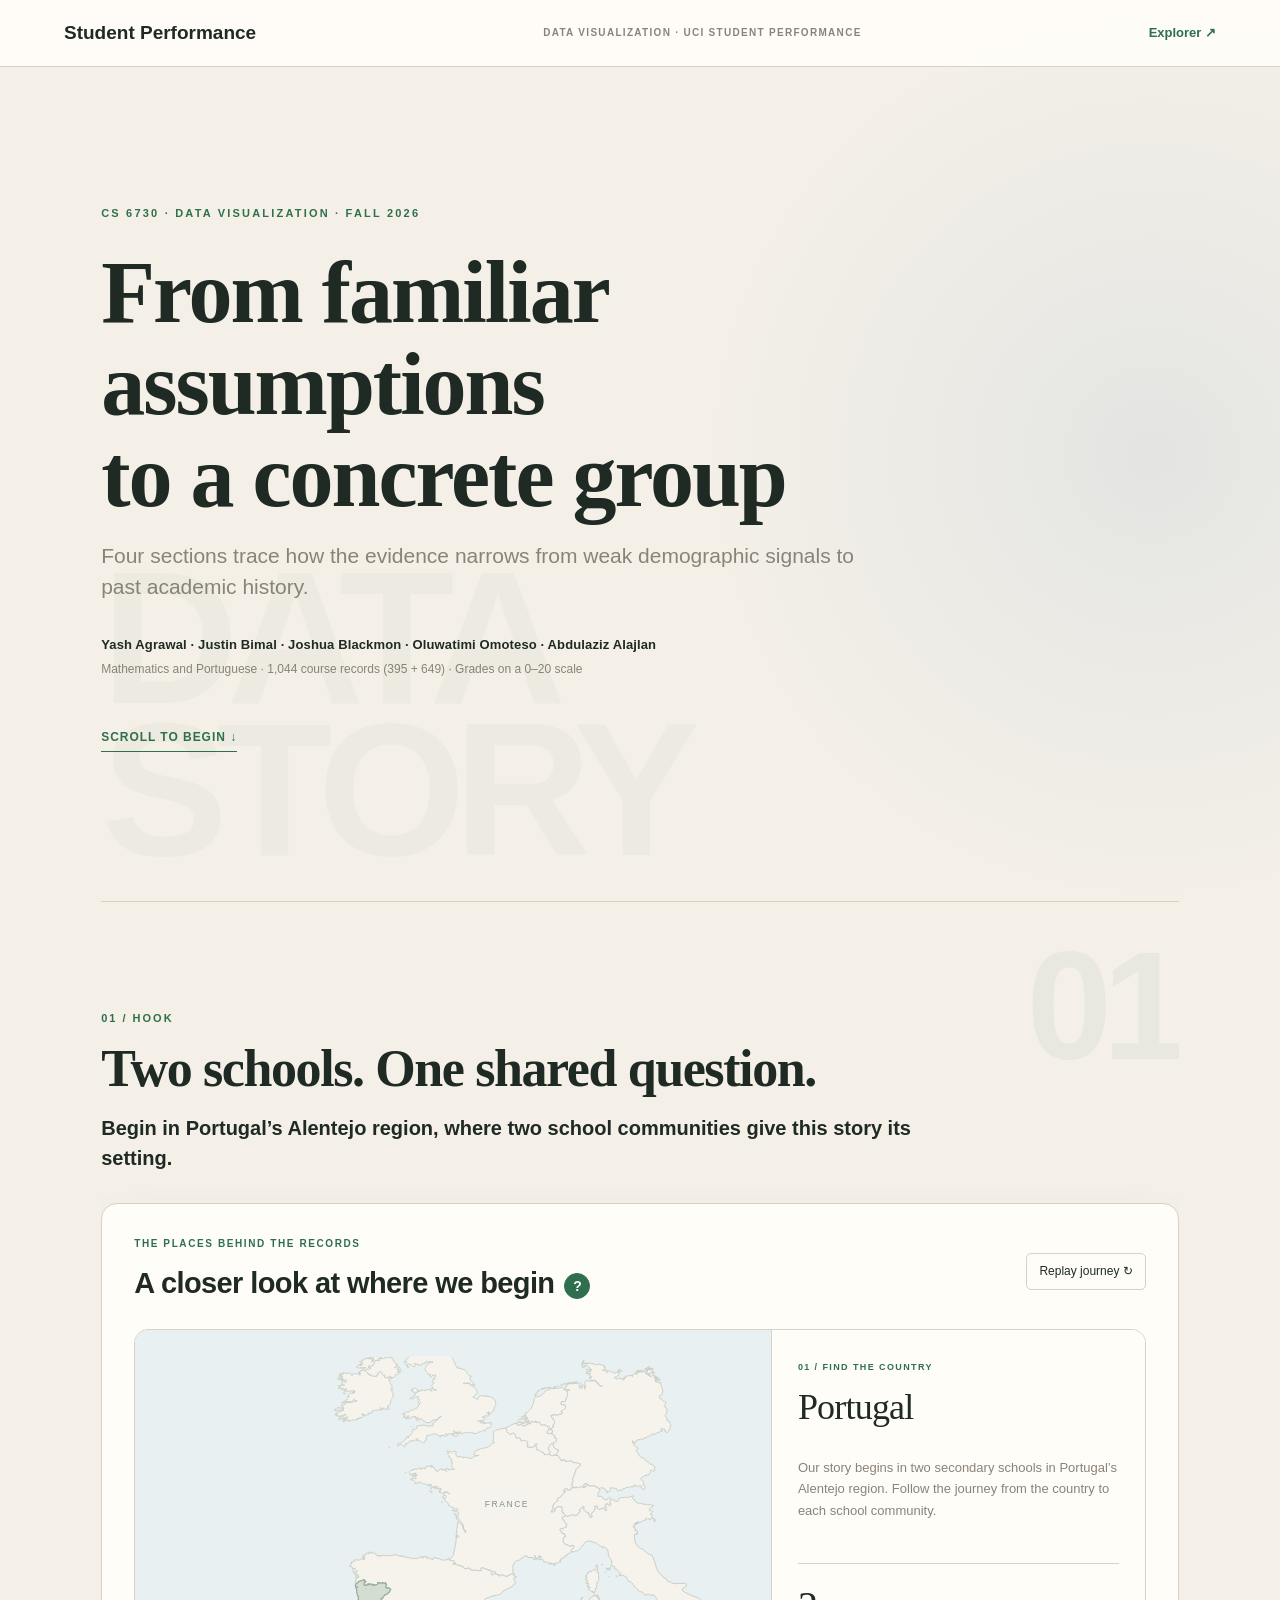
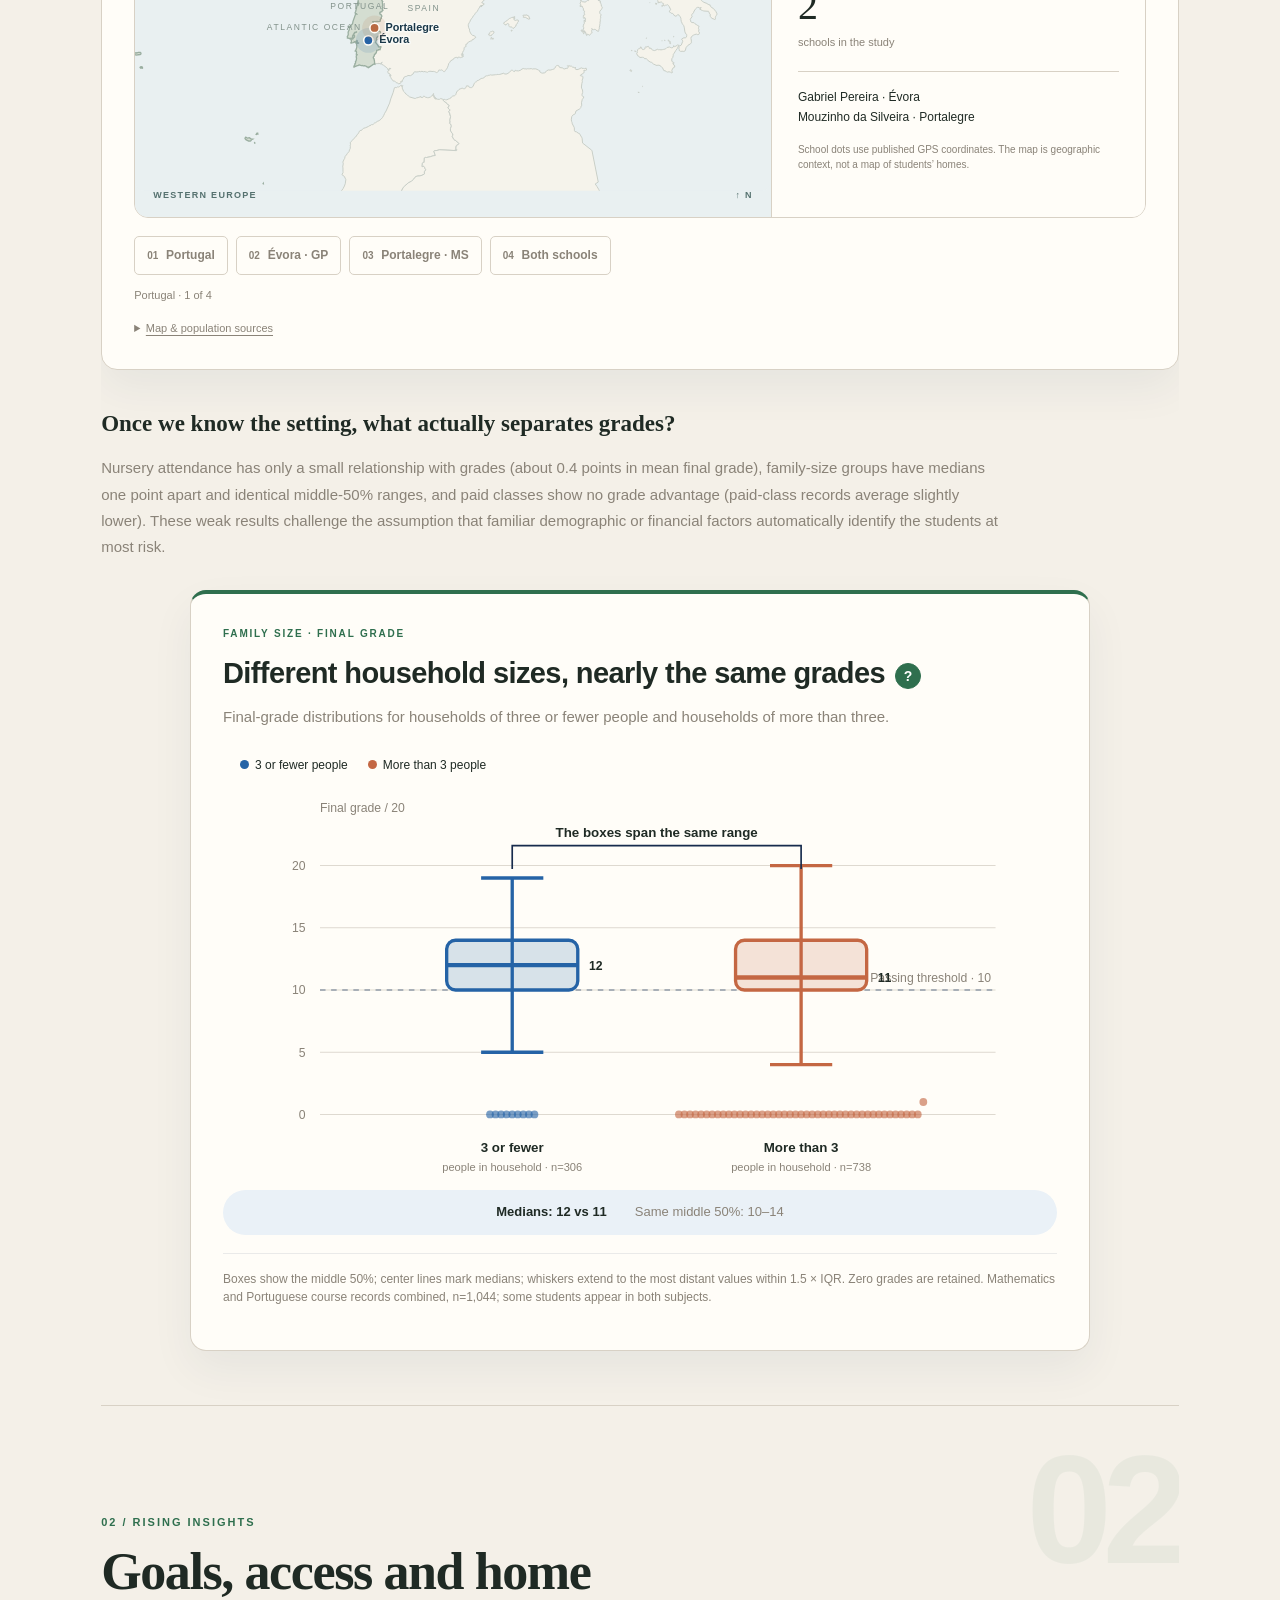
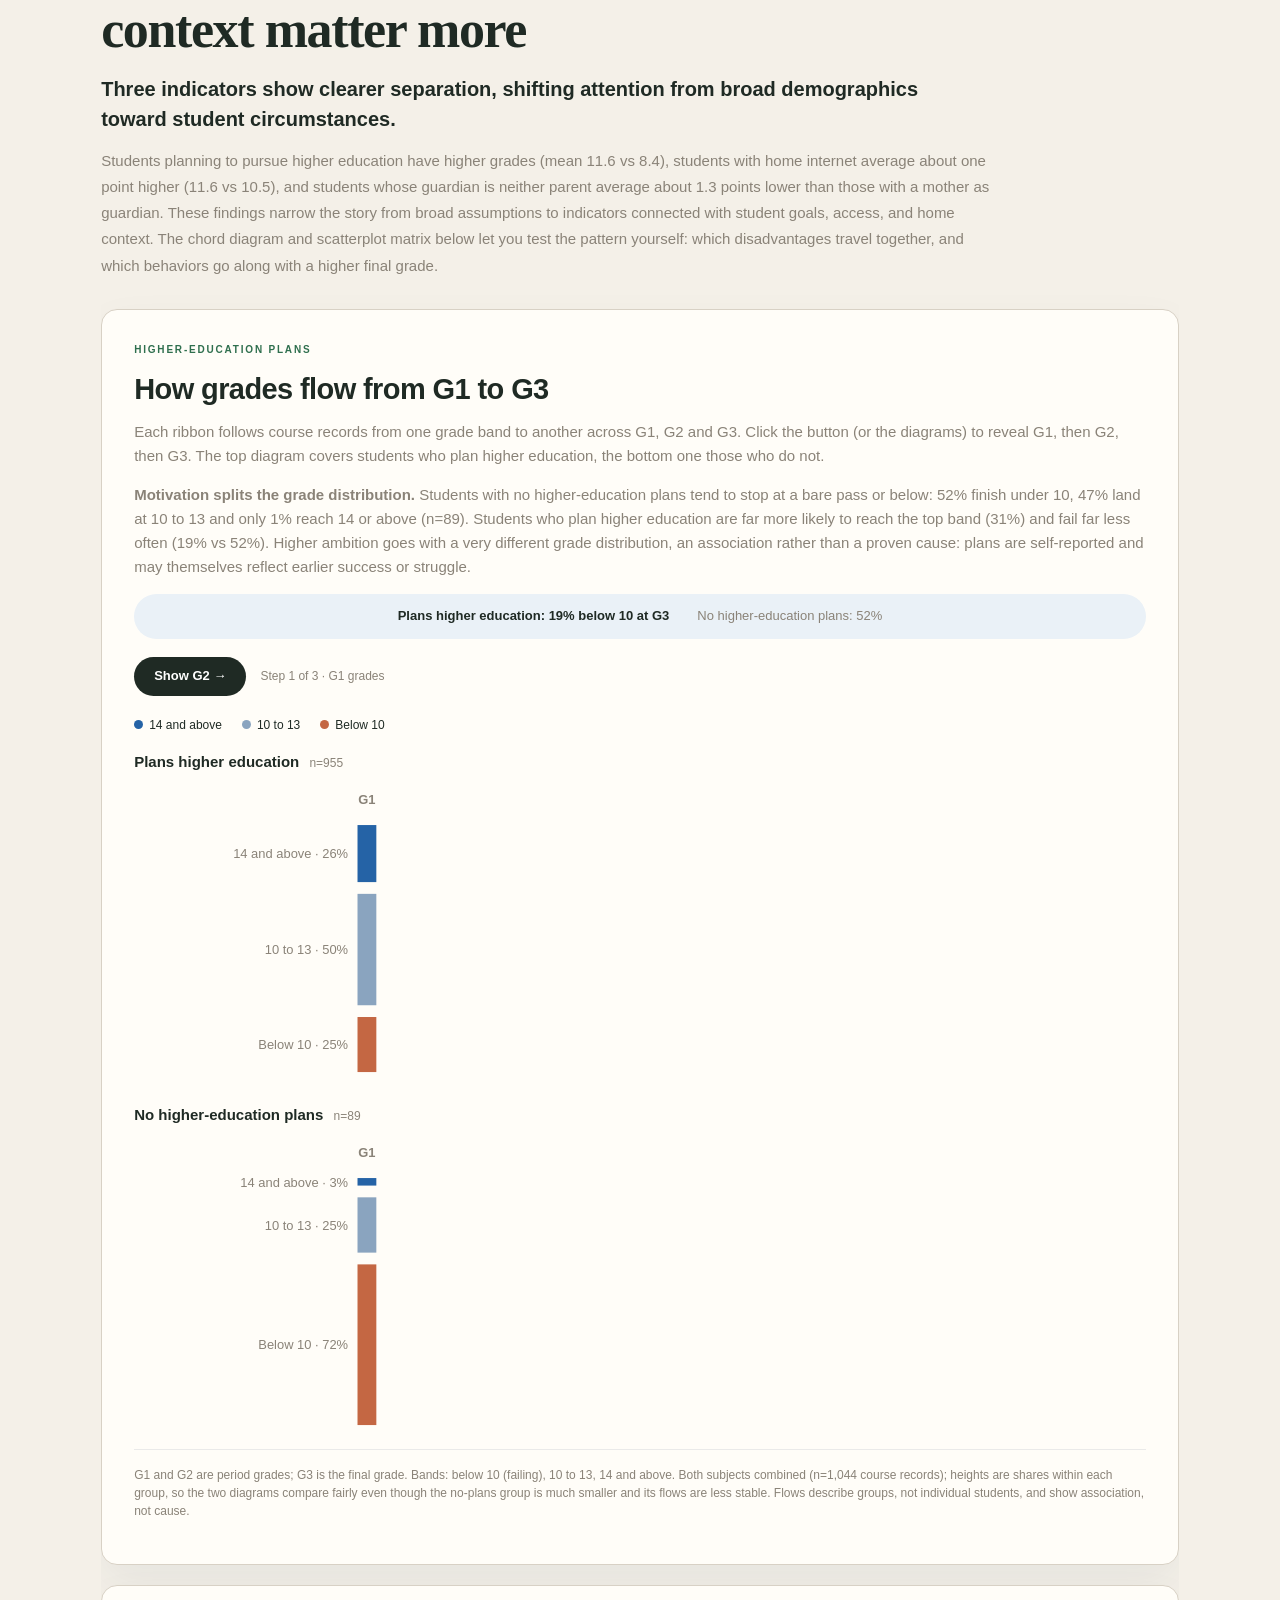
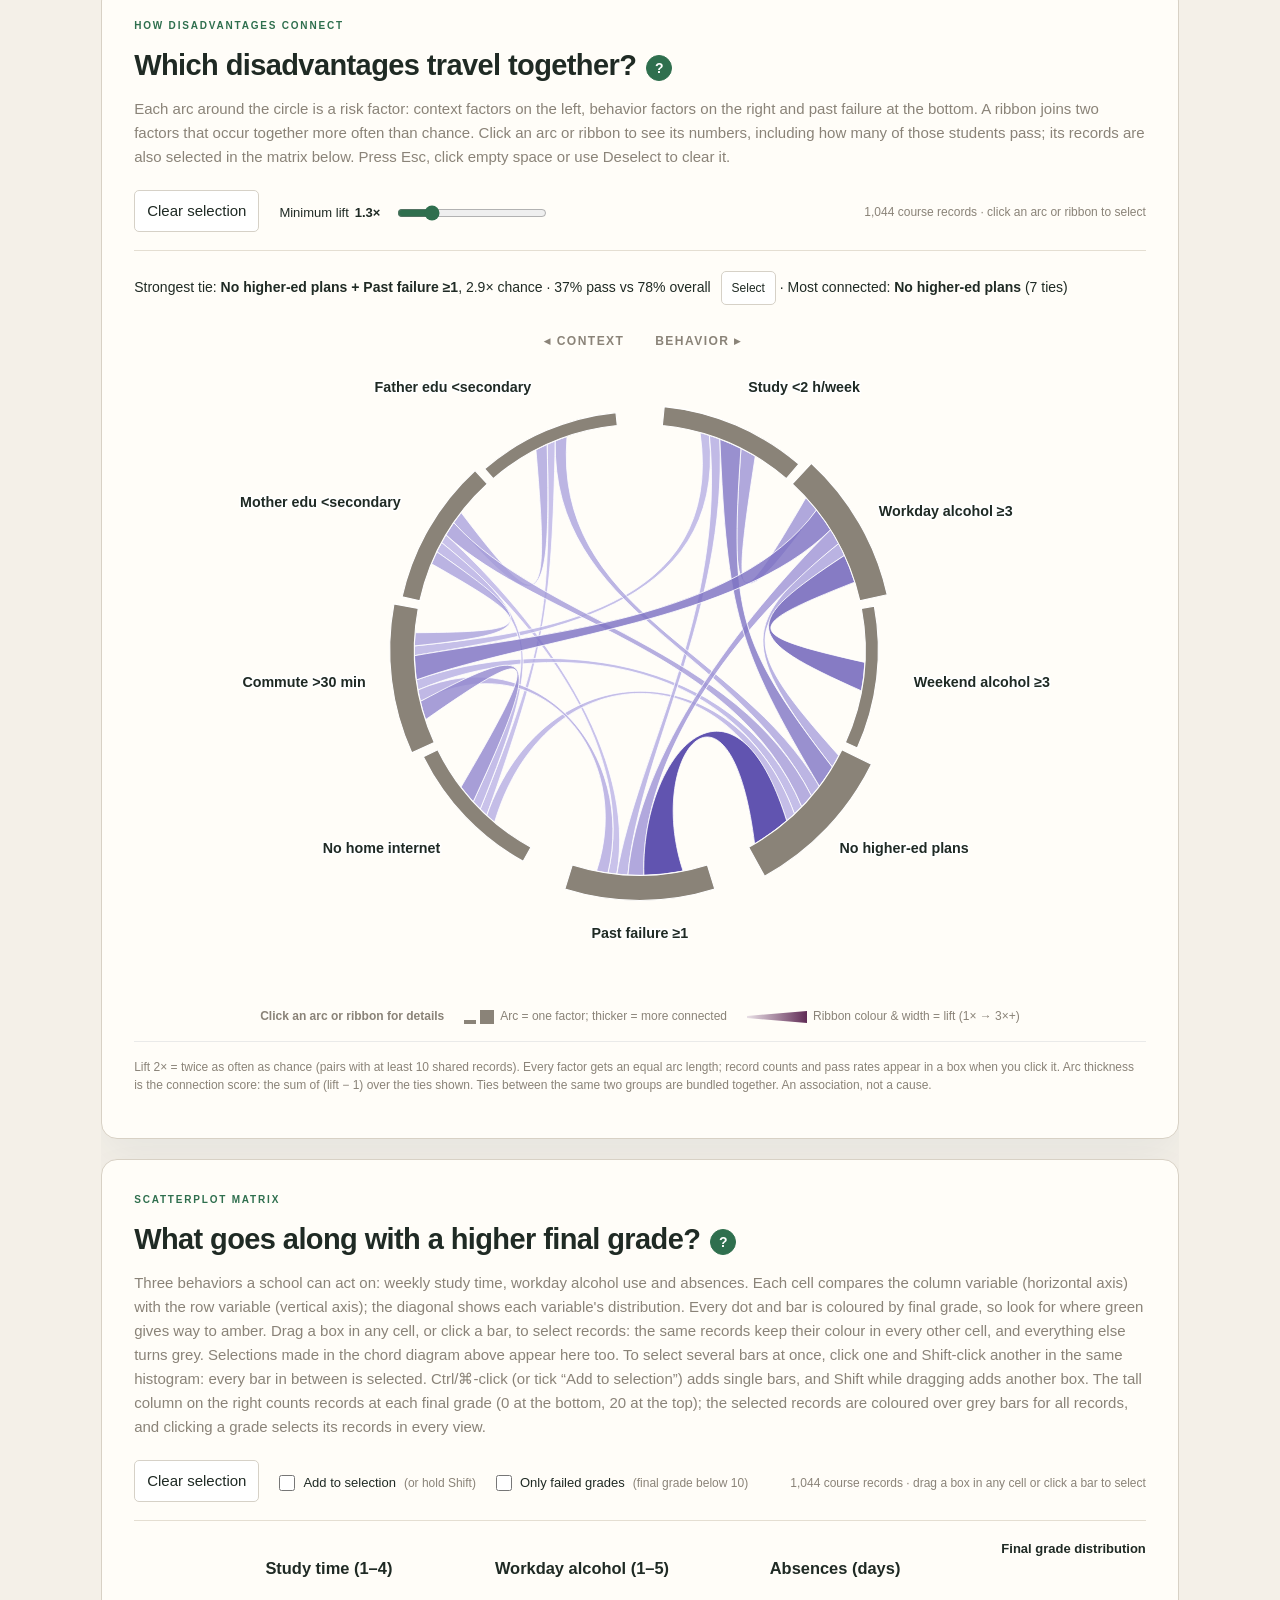
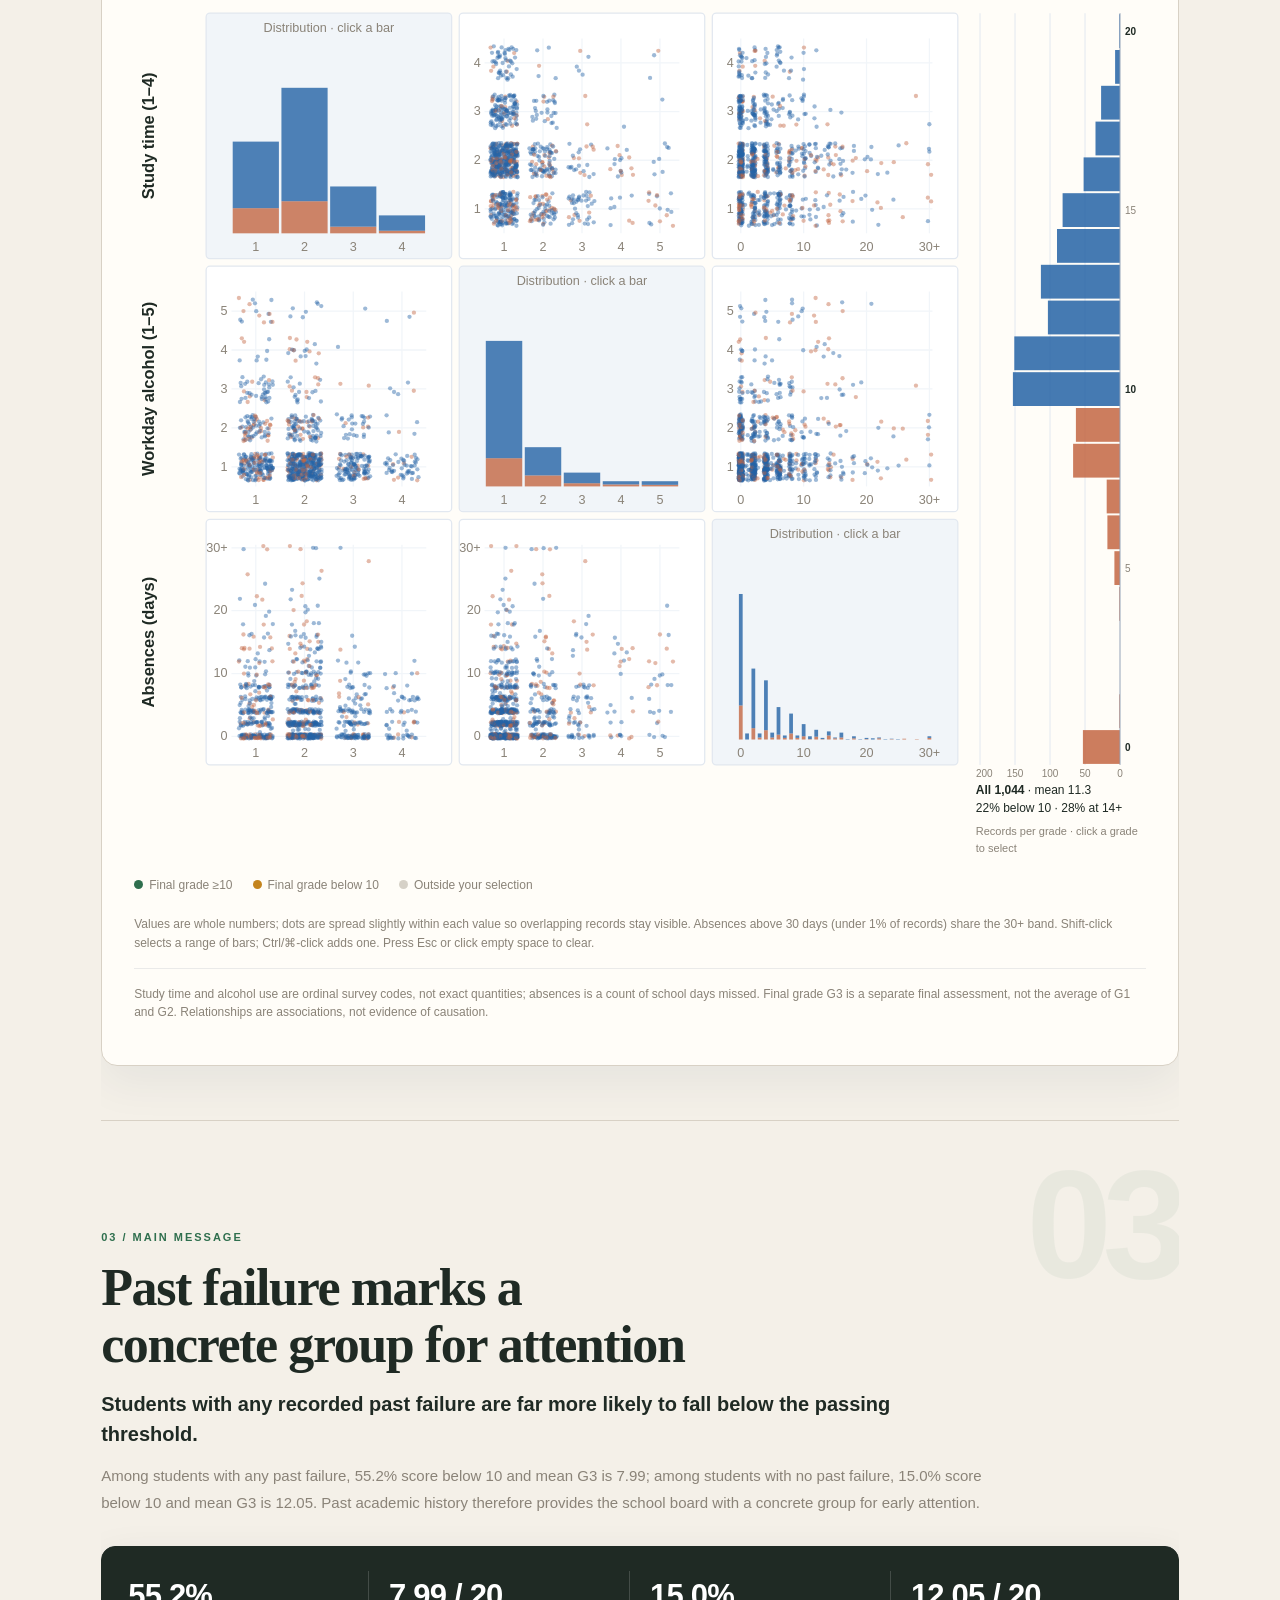
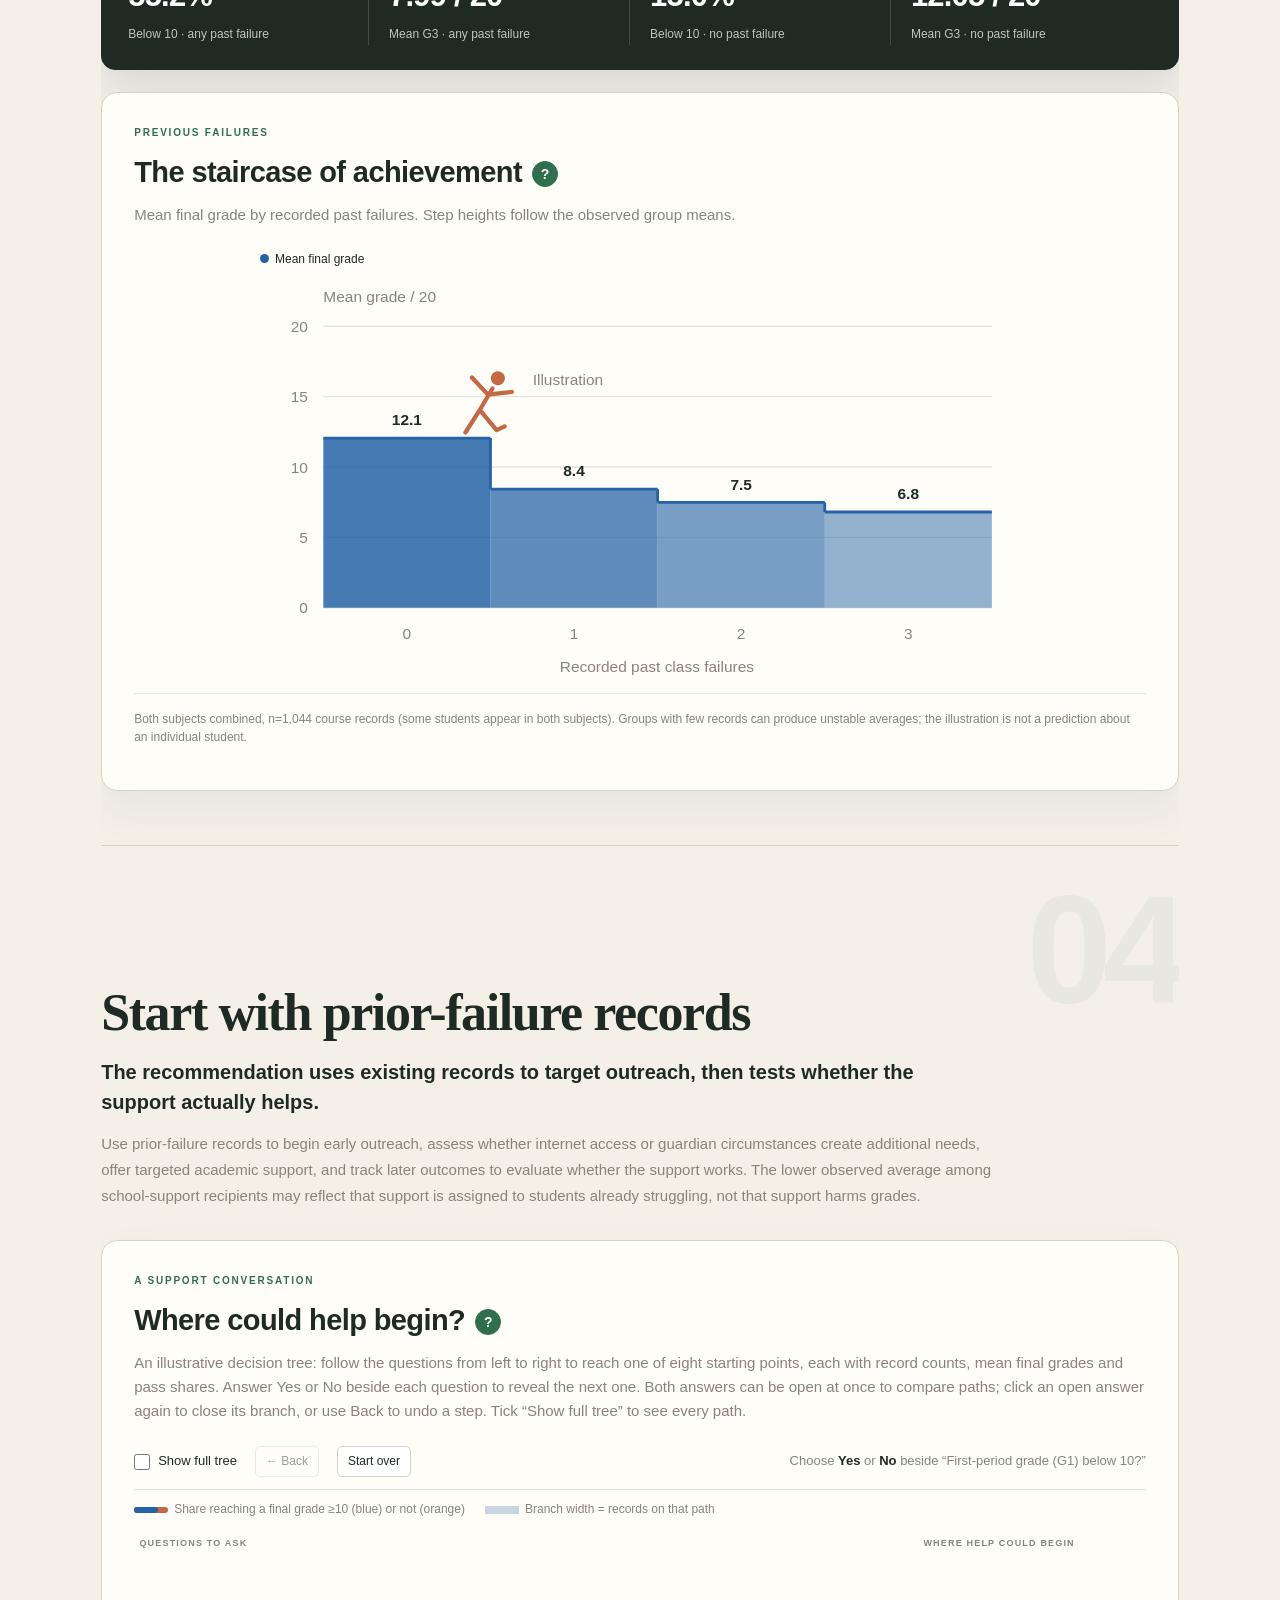
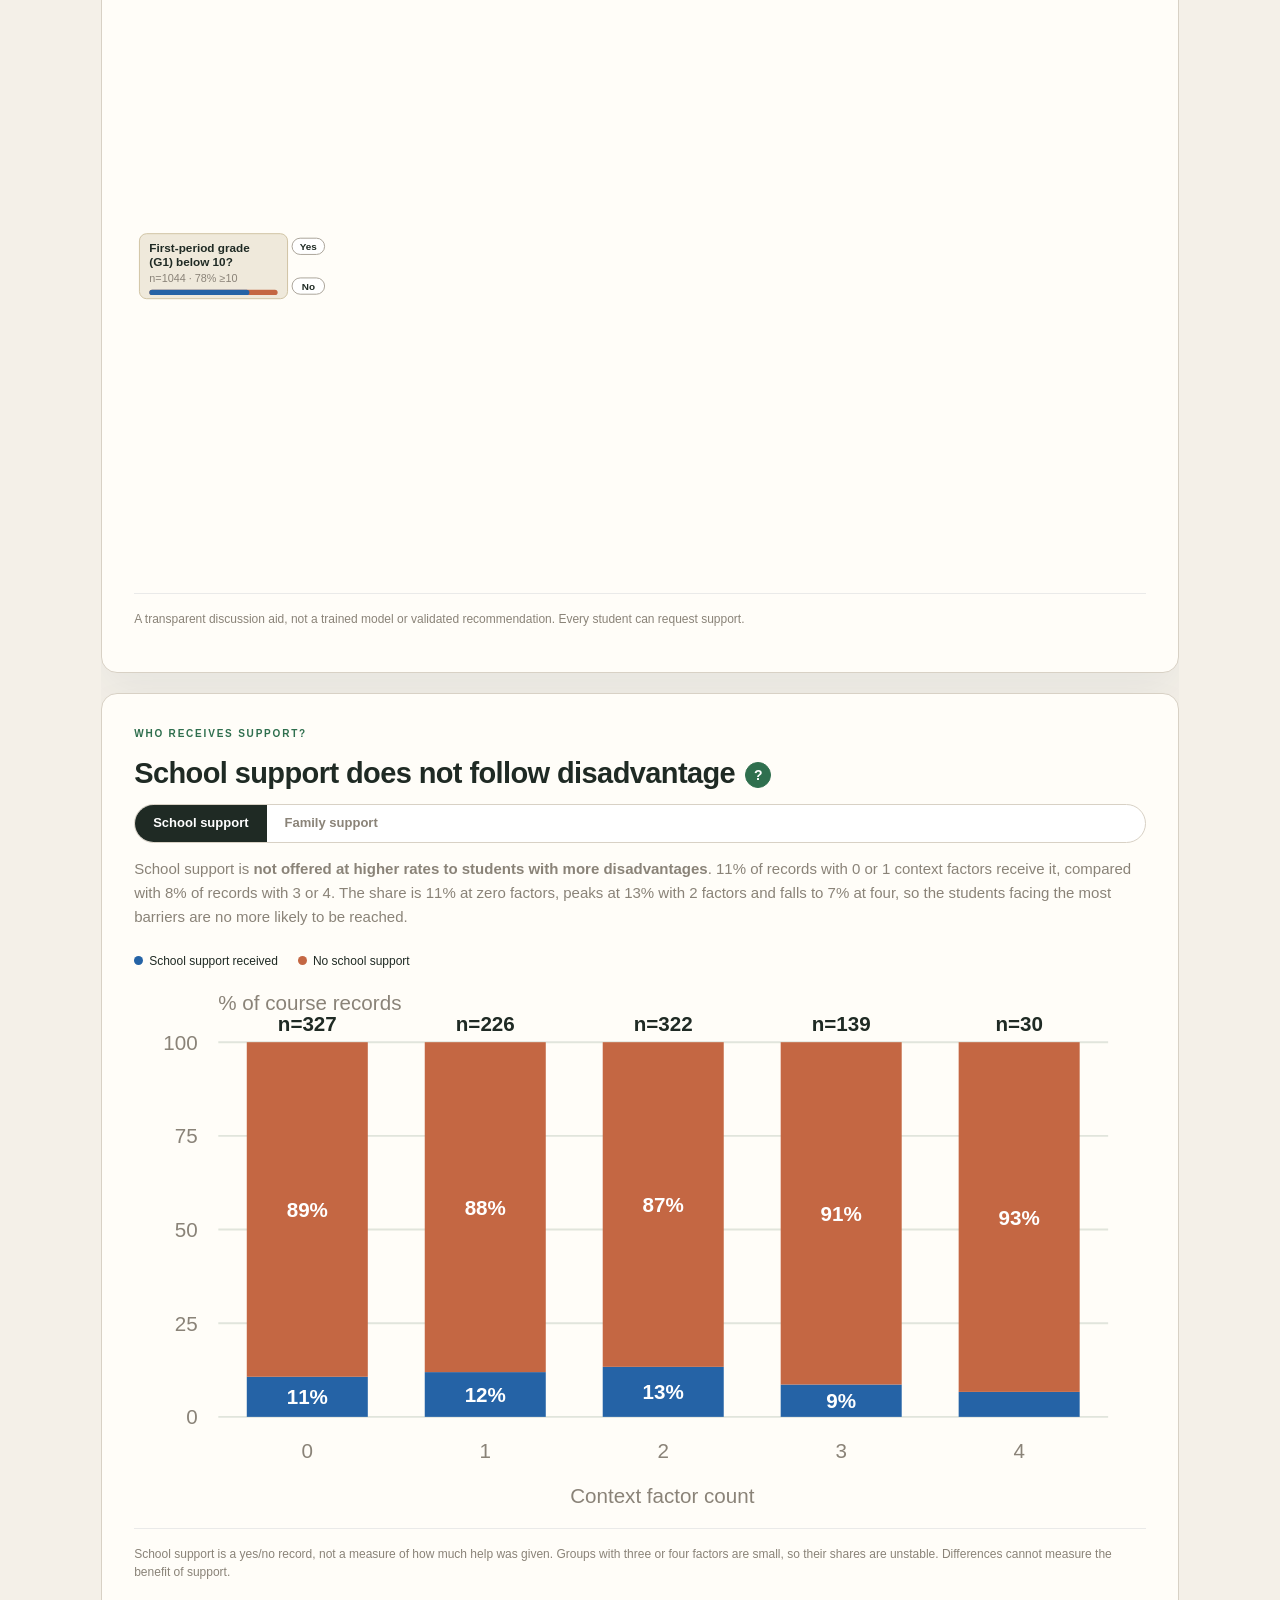
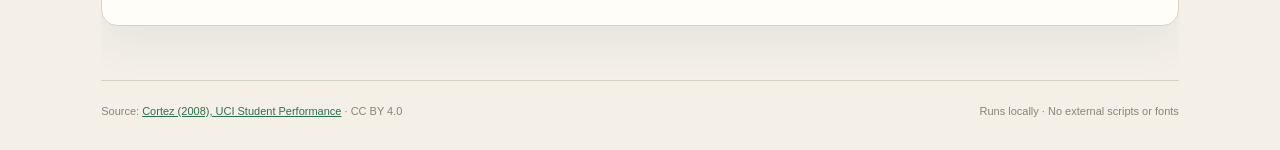
==== commit b29056ba: "Add big-idea and tip pop-ups to the interactive charts (TA feedback) A small ? button after each int" ====
--- a/web/story.html
+++ b/web/story.html
@@ -27,7 +27,7 @@
 <h3 class="geo-bridge">Once we know the setting, what actually separates grades?</h3>
 <p class="section-body">Nursery attendance has only a small relationship with grades (about 0.4 points in mean final grade), family-size groups have medians one point apart and identical middle-50% ranges, and paid classes show no grade advantage (paid-class records average slightly lower). These weak results challenge the assumption that familiar demographic or financial factors automatically identify the students at most risk.</p>
 <div class="story-grid single">
-<article class="card hook-card">
+<article class="card hook-card" id="famsize">
 <p class="eyebrow">FAMILY SIZE · FINAL GRADE</p>
 <h3>Different household sizes, nearly the same grades</h3>
 <p>Final-grade distributions for households of three or fewer people and households of more than three.</p>
@@ -56,10 +56,10 @@
 </article>
 <article class="card wide-card" id="network"><p class="eyebrow">HOW DISADVANTAGES CONNECT</p><h3>Which disadvantages travel together?</h3><p>Each arc around the circle is a risk factor: context factors on the left, behavior factors on the right and past failure at the bottom. A ribbon joins two factors that occur together more often than chance. Click an arc or ribbon to see its numbers, including how many of those students pass; its records are also selected in the matrix below. Press Esc, click empty space or use Deselect to clear it.</p>
 <div class="scatter-controls"><button id="network-clear" type="button">Clear selection</button><label class="net-threshold">Minimum lift <output id="net-lift-value">1.3×</output><input type="range" id="net-lift" min="1" max="2.5" step="0.1" value="1.3"></label><span id="network-selection" aria-live="polite"></span></div>
-<div id="net-callout"></div><div class="net-layout"><div id="network-chart" class="chart network-chart"></div><aside id="net-detail" class="net-detail net-pop" hidden aria-live="polite" aria-label="Details of the clicked factor or ribbon"></aside></div><div class="legend net-legend"><span><strong>Click an arc or ribbon for details</strong></span><span><svg width="30" height="14" aria-hidden="true"><rect y="10" width="12" height="4" fill="#64748b"/><rect x="16" y="0" width="14" height="14" fill="#64748b"/></svg>Arc = one factor; thicker = more connected</span><span><svg width="60" height="12" aria-hidden="true"><defs><linearGradient id="lift-key"><stop offset="0" stop-color="rgb(214,209,245)"/><stop offset="1" stop-color="rgb(59,44,158)"/></linearGradient></defs><path d="M0 5 L60 0 V12 L0 7 Z" fill="url(#lift-key)"/></svg>Ribbon colour &amp; width = lift (1× → 3×+)</span></div><p class="note">Lift 2× = twice as often as chance (pairs with at least 10 shared records). Every factor gets an equal arc length; record counts and pass rates appear in a box when you click it. Arc thickness is the connection score: the sum of (lift − 1) over the ties shown. Ties between the same two groups are bundled together. An association, not a cause.</p></article>
-<article class="card wide-card scatter-card" id="v7"><p class="eyebrow">SCATTERPLOT MATRIX</p><h3>What goes along with a higher final grade?</h3><p>Three behaviors a school can act on: weekly study time, workday alcohol use and absences. Each cell compares the column variable (horizontal axis) with the row variable (vertical axis); the diagonal shows each variable's distribution. Every dot and bar is coloured by final grade, so look for where blue gives way to orange. Drag a box in any cell, or click a bar, to select records: the same records keep their colour in every other cell, and everything else turns grey. Selections made in the chord diagram above appear here too. To select several bars at once, click one and Shift-click another in the same histogram: every bar in between is selected. Ctrl/⌘-click (or tick “Add to selection”) adds single bars, and Shift while dragging adds another box. The tall column on the right counts records at each final grade (0 at the bottom, 20 at the top); the selected records are coloured over grey bars for all records, and clicking a grade selects its records in every view.</p>
+<div id="net-callout"></div><div class="net-layout"><div id="network-chart" class="chart network-chart"></div><aside id="net-detail" class="net-detail net-pop" hidden aria-live="polite" aria-label="Details of the clicked factor or ribbon"></aside></div><div class="legend net-legend"><span><strong>Click an arc or ribbon for details</strong></span><span><svg width="30" height="14" aria-hidden="true"><rect y="10" width="12" height="4" fill="#8a8378"/><rect x="16" y="0" width="14" height="14" fill="#8a8378"/></svg>Arc = one factor; thicker = more connected</span><span><svg width="60" height="12" aria-hidden="true"><defs><linearGradient id="lift-key"><stop offset="0" stop-color="rgb(233,224,230)"/><stop offset="1" stop-color="rgb(96,44,86)"/></linearGradient></defs><path d="M0 5 L60 0 V12 L0 7 Z" fill="url(#lift-key)"/></svg>Ribbon colour &amp; width = lift (1× → 3×+)</span></div><p class="note">Lift 2× = twice as often as chance (pairs with at least 10 shared records). Every factor gets an equal arc length; record counts and pass rates appear in a box when you click it. Arc thickness is the connection score: the sum of (lift − 1) over the ties shown. Ties between the same two groups are bundled together. An association, not a cause.</p></article>
+<article class="card wide-card scatter-card" id="v7"><p class="eyebrow">SCATTERPLOT MATRIX</p><h3>What goes along with a higher final grade?</h3><p>Three behaviors a school can act on: weekly study time, workday alcohol use and absences. Each cell compares the column variable (horizontal axis) with the row variable (vertical axis); the diagonal shows each variable's distribution. Every dot and bar is coloured by final grade, so look for where green gives way to amber. Drag a box in any cell, or click a bar, to select records: the same records keep their colour in every other cell, and everything else turns grey. Selections made in the chord diagram above appear here too. To select several bars at once, click one and Shift-click another in the same histogram: every bar in between is selected. Ctrl/⌘-click (or tick “Add to selection”) adds single bars, and Shift while dragging adds another box. The tall column on the right counts records at each final grade (0 at the bottom, 20 at the top); the selected records are coloured over grey bars for all records, and clicking a grade selects its records in every view.</p>
 <div class="scatter-controls"><button id="matrix-clear" type="button">Clear selection</button><label class="add-toggle"><input type="checkbox" id="matrix-add">Add to selection <span>(or hold Shift)</span></label><label class="add-toggle"><input type="checkbox" id="matrix-failed">Only failed grades <span>(final grade below 10)</span></label><span id="matrix-selection" aria-live="polite"></span></div>
-<div class="matrix-layout"><div class="matrix-scroll"><div id="matrix" class="scatter-matrix"></div></div><aside class="grade-dist-panel" aria-label="Final grade distribution of the selected records"><h4>Final grade distribution</h4><div id="grade-dist" class="grade-dist"></div></aside></div><div class="legend matrix-legend"><span><i style="background:#2563a6"></i>Final grade ≥10</span><span><i style="background:#c46743"></i>Final grade below 10</span><span><i style="background:#cbd5e1"></i>Outside your selection</span><span>Values are whole numbers; dots are spread slightly within each value so overlapping records stay visible. Absences above 30 days (under 1% of records) share the 30+ band. Shift-click selects a range of bars; Ctrl/⌘-click adds one. Press Esc or click empty space to clear.</span></div><p class="note">Study time and alcohol use are ordinal survey codes, not exact quantities; absences is a count of school days missed. Final grade G3 is a separate final assessment, not the average of G1 and G2. Relationships are associations, not evidence of causation.</p></article>
+<div class="matrix-layout"><div class="matrix-scroll"><div id="matrix" class="scatter-matrix"></div></div><aside class="grade-dist-panel" aria-label="Final grade distribution of the selected records"><h4>Final grade distribution</h4><div id="grade-dist" class="grade-dist"></div></aside></div><div class="legend matrix-legend"><span><i style="background:#2f6f4e"></i>Final grade ≥10</span><span><i style="background:#c4841d"></i>Final grade below 10</span><span><i style="background:#d6d1c7"></i>Outside your selection</span><span>Values are whole numbers; dots are spread slightly within each value so overlapping records stay visible. Absences above 30 days (under 1% of records) share the 30+ band. Shift-click selects a range of bars; Ctrl/⌘-click adds one. Press Esc or click empty space to clear.</span></div><p class="note">Study time and alcohol use are ordinal survey codes, not exact quantities; absences is a count of school days missed. Final grade G3 is a separate final assessment, not the average of G1 and G2. Relationships are associations, not evidence of causation.</p></article>
 </div>
 </section>
 
@@ -69,7 +69,7 @@
 <p class="section-summary">Students with any recorded past failure are far more likely to fall below the passing threshold.</p>
 <p class="section-body" id="failure-body">Among students with any past failure, 55.2% score below 10 and mean G3 is 7.99; among students with no past failure, 15.0% score below 10 and mean G3 is 12.05. Past academic history therefore provides the school board with a concrete group for early attention.</p>
 <div class="stat-band" id="failure-stats"></div>
-<article class="card">
+<article class="card" id="failures-card">
 <p class="eyebrow">PREVIOUS FAILURES</p>
 <h3>The staircase of achievement</h3>
 <p>Mean final grade by recorded past failures. Step heights follow the observed group means.</p>
@@ -84,14 +84,14 @@
 <p class="section-summary">The recommendation uses existing records to target outreach, then tests whether the support actually helps.</p>
 <p class="section-body">Use prior-failure records to begin early outreach, assess whether internet access or guardian circumstances create additional needs, offer targeted academic support, and track later outcomes to evaluate whether the support works. The lower observed average among school-support recipients may reflect that support is assigned to students already struggling, not that support harms grades.</p>
 <div class="story-grid solution">
-<article class="card">
+<article class="card" id="tree-card">
 <p class="eyebrow">A SUPPORT CONVERSATION</p>
 <h3>Where could help begin?</h3>
 <p>An illustrative decision tree: follow the questions from left to right to reach one of eight starting points, each with record counts, mean final grades and pass shares. Answer Yes or No beside each question to reveal the next one. Both answers can be open at once to compare paths; click an open answer again to close its branch, or use Back to undo a step. Tick “Show full tree” to see every path.</p>
 <div id="tree" class="tree"></div>
 <p class="note">A transparent discussion aid, not a trained model or validated recommendation. Every student can request support.</p>
 </article>
-<article class="card">
+<article class="card" id="support-card">
 <p class="eyebrow">WHO RECEIVES SUPPORT?</p>
 <h3 id="support-title">School support does not follow disadvantage</h3>
 <div class="support-toggle" role="group" aria-label="Type of support"><button type="button" data-support="schoolsup" aria-pressed="true">School support</button><button type="button" data-support="famsup" aria-pressed="false">Family support</button></div>
@@ -103,4 +103,4 @@
 </section>
 
 <footer><span>Source: <a href="https://archive.ics.uci.edu/dataset/320/student+performance" target="_blank" rel="noreferrer">Cortez (2008), UCI Student Performance</a> · CC BY 4.0</span><span>Runs locally · No external scripts or fonts</span></footer>
-</main><div id="tooltip" role="status" hidden></div><script src="data.js"></script><script src="tree.js"></script><script src="linked.js"></script><script src="story.js"></script><script src="geography.js"></script></body></html>
+</main><div id="tooltip" role="status" hidden></div><script src="data.js"></script><script src="tree.js"></script><script src="linked.js"></script><script src="story.js"></script><script src="geography.js"></script><script src="tips.js"></script></body></html>
--- a/web/style.css
+++ b/web/style.css
@@ -1,4 +1,4 @@
-:root{--ink:#172b4d;--muted:#64748b;--paper:#f8fafc;--teal:#2563a6;--orange:#bd6840;--line:#e2e8f0}*{box-sizing:border-box}body{margin:0;background:var(--paper);color:var(--ink);font:15px/1.5 'Segoe UI',sans-serif}header{display:flex;align-items:center;justify-content:space-between;gap:20px;padding:18px 5%;background:white;border-bottom:1px solid var(--line)}.brand{font-size:19px;font-weight:650;text-decoration:none;color:var(--ink)}.eyebrow{font-size:10px;letter-spacing:1.3px;font-weight:600;color:var(--muted)}main{max-width:1400px;margin:auto;padding:0 5%}.intro{padding:35px 0 26px}.intro .eyebrow{margin-bottom:8px}h1{font-size:36px;line-height:1.2;letter-spacing:-1px;margin:0 0 12px;font-weight:650}.lead{color:var(--muted);font-size:16px;margin:0;max-width:760px}.intro-note{font-size:12px;color:var(--muted);margin-bottom:0}button,select{font:inherit;color:var(--ink);background:white;border:1px solid #cbd5e1;border-radius:5px;padding:8px 12px;cursor:pointer}button:hover{background:#f1f5f9}button:focus-visible,select:focus-visible{outline:3px solid #93c5fd;outline-offset:2px}.filters{display:flex;flex-wrap:wrap;align-items:end;gap:16px;background:white;border:1px solid var(--line);padding:18px;border-radius:7px}.filters label,.scatter-controls label{display:grid;gap:6px;font-size:12px;font-weight:600}.filters select{min-width:180px}#filter-status{margin-left:auto;font-size:12px;color:var(--muted)}.stats{display:grid;grid-template-columns:repeat(4,1fr);gap:22px;padding:26px 0}.stat{border-right:1px solid var(--line)}.stat:last-child{border:0}.stat strong{display:block;font-size:29px;font-weight:600;letter-spacing:-.8px}.stat span{font-size:12px;color:var(--muted)}.section-heading{display:flex;justify-content:space-between;align-items:center;gap:20px;padding:0 0 18px}.section-heading h2{font-size:21px;margin:0;font-weight:600}.section-heading span{font-size:12px;color:var(--muted)}.grid{display:grid;grid-template-columns:1fr 1fr;gap:20px}.card{background:white;border:1px solid var(--line);border-radius:7px;padding:24px;min-width:0;display:flex;flex-direction:column}.card>.eyebrow{margin-top:0;margin-bottom:8px}.card h3{font-size:21px;font-weight:600;letter-spacing:-.4px;margin:0 0 8px}.card>p:not(.eyebrow){color:var(--muted);margin-top:0}.card>.note{font-size:12px;line-height:1.5;margin-top:auto;padding-top:16px;border-top:1px solid #f1f5f9}.chart{margin-bottom:16px}.chart svg{display:block;width:100%;height:auto}.chart text{font:11px 'Segoe UI',sans-serif;fill:var(--muted)}.chart .value{fill:var(--ink);font-weight:600}.legend{display:flex;flex-wrap:wrap;gap:20px;font-size:12px;margin:8px 0 15px}.legend i{display:inline-block;width:9px;height:9px;border-radius:50%;margin-right:6px}.chart [tabindex]:focus{outline:none;stroke:var(--ink);stroke-width:3}.wide{grid-column:1/-1}.progression{max-width:680px;width:100%;margin:0 auto 20px}.scatter-controls{display:flex;align-items:end;flex-wrap:wrap;gap:20px;border-bottom:1px solid var(--line);padding:6px 0 18px;margin-bottom:20px}#matrix-selection{font-size:12px;color:var(--muted);margin-left:auto;padding-bottom:9px}.matrix-scroll{overflow-x:auto}.scatter-matrix{min-width:660px;max-width:980px;width:100%;margin:0 auto}.scatter-matrix svg{display:block;width:100%;height:auto}.scatter-matrix text{font:10px 'Segoe UI',sans-serif;fill:var(--muted)}.scatter-matrix .matrix-label{font-size:13px;font-weight:600;fill:var(--ink)}.scatter-matrix .distribution-label{font-size:10px}.scatter-matrix [tabindex]:focus{outline:none}.scatter-matrix [tabindex]:focus-visible{stroke:#0f172a;stroke-width:2}.scatter-matrix .bar{cursor:pointer;fill:var(--ink);fill-opacity:0}.scatter-matrix .bar:hover{fill-opacity:.06}.scatter-matrix .has-selection .base circle,.scatter-matrix .has-selection .base rect{fill:#cbd5e1}.scatter-matrix .has-selection .base{fill-opacity:.3}.scatter-matrix .brush{fill:#172b4d0d;stroke:var(--ink);stroke-dasharray:4 3;pointer-events:none}.scatter-matrix .brushes{pointer-events:none}.scatter-matrix .bar.is-selected{stroke:var(--ink);stroke-width:1.5;stroke-dasharray:3 2}.scatter-controls .add-toggle{display:flex;align-items:center;gap:8px;font-weight:400;font-size:13px;cursor:pointer;padding-bottom:8px}.add-toggle span{color:var(--muted);font-size:12px}.add-toggle input{width:16px;height:16px;margin:0;accent-color:var(--teal)}.scatter-matrix .brush-area{fill:transparent;cursor:crosshair;touch-action:none}.scatter-matrix .sel,.scatter-matrix .sel-bars{pointer-events:none}.matrix-legend{color:var(--muted);align-items:center;padding-top:10px}.method{margin:24px 0;background:white;border:1px solid var(--line);border-radius:7px;padding:20px;font-size:13px;color:var(--muted)}.method summary{color:var(--ink);font-size:15px;font-weight:600;cursor:pointer}.method-grid{display:grid;grid-template-columns:repeat(3,1fr);gap:25px}.method h3{font-size:15px;color:var(--ink)}footer{display:flex;justify-content:space-between;gap:20px;border-top:1px solid var(--line);padding:22px 0 30px;font-size:11px;color:var(--muted)}a{color:var(--teal)}#tooltip{position:fixed;z-index:5;background:#172b4d;color:white;border-radius:5px;padding:9px 12px;font-size:12px;max-width:260px;pointer-events:none}@media(max-width:900px){header>.eyebrow,.section-heading>span{display:none}.grid{grid-template-columns:1fr}.method-grid{grid-template-columns:1fr}h1{font-size:31px}}@media(max-width:580px){header{padding:14px 5%;gap:12px}.brand{font-size:16px}header button{font-size:12px}.intro{padding-top:26px}h1{font-size:27px}.lead{font-size:14px}.filters label,.filters select{width:100%}.filters{gap:12px}.stats{grid-template-columns:1fr 1fr}.stat:nth-child(2){border:0}.card{padding:16px}.card h3{font-size:19px}#matrix-selection{margin-left:0}footer{flex-direction:column}}
+:root{--ink:#1f2a24;--muted:#8a8378;--paper:#f6f3ec;--teal:#2f6f4e;--orange:#c4841d;--line:#e4ded2}*{box-sizing:border-box}body{margin:0;background:var(--paper);color:var(--ink);font:15px/1.5 'Segoe UI',sans-serif}header{display:flex;align-items:center;justify-content:space-between;gap:20px;padding:18px 5%;background:white;border-bottom:1px solid var(--line)}.brand{font-size:19px;font-weight:650;text-decoration:none;color:var(--ink)}.eyebrow{font-size:10px;letter-spacing:1.3px;font-weight:600;color:var(--muted)}main{max-width:1760px;margin:auto;padding:0 4%}.intro{padding:35px 0 26px}.intro .eyebrow{margin-bottom:8px}h1{font-size:36px;line-height:1.2;letter-spacing:-1px;margin:0 0 12px;font-weight:650}.lead{color:var(--muted);font-size:16px;margin:0;max-width:760px}.intro-note{font-size:12px;color:var(--muted);margin-bottom:0}button,select{font:inherit;color:var(--ink);background:white;border:1px solid #d6d1c7;border-radius:5px;padding:8px 12px;cursor:pointer}button:hover{background:#f3efe7}button:focus-visible,select:focus-visible{outline:3px solid #9ccfb2;outline-offset:2px}.filters{display:flex;flex-wrap:wrap;align-items:end;gap:16px;background:white;border:1px solid var(--line);padding:18px;border-radius:7px}.filters label,.scatter-controls label{display:grid;gap:6px;font-size:12px;font-weight:600}.filters select{min-width:180px}#filter-status{margin-left:auto;font-size:12px;color:var(--muted)}.stats{display:grid;grid-template-columns:repeat(4,1fr);gap:22px;padding:26px 0}.stat{border-right:1px solid var(--line)}.stat:last-child{border:0}.stat strong{display:block;font-size:29px;font-weight:600;letter-spacing:-.8px}.stat span{font-size:12px;color:var(--muted)}.section-heading{display:flex;justify-content:space-between;align-items:center;gap:20px;padding:0 0 18px}.section-heading h2{font-size:21px;margin:0;font-weight:600}.section-heading span{font-size:12px;color:var(--muted)}.grid{display:grid;grid-template-columns:1fr 1fr;gap:20px}.card{background:white;border:1px solid var(--line);border-radius:7px;padding:24px;min-width:0;display:flex;flex-direction:column}.card>.eyebrow{margin-top:0;margin-bottom:8px}.card h3{font-size:21px;font-weight:600;letter-spacing:-.4px;margin:0 0 8px}.card>p:not(.eyebrow){color:var(--muted);margin-top:0}.card>.note{font-size:12px;line-height:1.5;margin-top:auto;padding-top:16px;border-top:1px solid #f3efe7}.chart{margin-bottom:16px}.chart svg{display:block;width:100%;height:auto}.chart text{font:11px 'Segoe UI',sans-serif;fill:var(--muted)}.chart .value{fill:var(--ink);font-weight:600}.legend{display:flex;flex-wrap:wrap;gap:20px;font-size:12px;margin:8px 0 15px}.legend i{display:inline-block;width:9px;height:9px;border-radius:50%;margin-right:6px}.chart [tabindex]:focus{outline:none;stroke:var(--ink);stroke-width:3}.wide{grid-column:1/-1}.progression{max-width:960px;width:100%;margin:0 auto 20px}.scatter-controls{display:flex;align-items:end;flex-wrap:wrap;gap:20px;border-bottom:1px solid var(--line);padding:6px 0 18px;margin-bottom:20px}#matrix-selection{font-size:12px;color:var(--muted);margin-left:auto;padding-bottom:9px}.matrix-scroll{overflow-x:auto}.scatter-matrix{min-width:660px;max-width:1240px;width:100%;margin:0 auto}.scatter-matrix svg{display:block;width:100%;height:auto}.scatter-matrix text{font:10px 'Segoe UI',sans-serif;fill:var(--muted)}.scatter-matrix .matrix-label{font-size:13px;font-weight:600;fill:var(--ink)}.scatter-matrix .distribution-label{font-size:10px}.scatter-matrix [tabindex]:focus{outline:none}.scatter-matrix [tabindex]:focus-visible{stroke:#1f2a24;stroke-width:2}.scatter-matrix .bar{cursor:pointer;fill:var(--ink);fill-opacity:0}.scatter-matrix .bar:hover{fill-opacity:.06}.scatter-matrix .has-selection .base circle,.scatter-matrix .has-selection .base rect{fill:#d6d1c7}.scatter-matrix .has-selection .base{fill-opacity:.3}.scatter-matrix .brush{fill:#1f2a240d;stroke:var(--ink);stroke-dasharray:4 3;pointer-events:none}.scatter-matrix .brushes{pointer-events:none}.scatter-matrix .bar.is-selected{stroke:var(--ink);stroke-width:1.5;stroke-dasharray:3 2}.scatter-controls .add-toggle{display:flex;align-items:center;gap:8px;font-weight:400;font-size:13px;cursor:pointer;padding-bottom:8px}.add-toggle span{color:var(--muted);font-size:12px}.add-toggle input{width:16px;height:16px;margin:0;accent-color:var(--teal)}.scatter-matrix .brush-area{fill:transparent;cursor:crosshair;touch-action:none}.scatter-matrix .sel,.scatter-matrix .sel-bars{pointer-events:none}.matrix-legend{color:var(--muted);align-items:center;padding-top:10px}.method{margin:24px 0;background:white;border:1px solid var(--line);border-radius:7px;padding:20px;font-size:13px;color:var(--muted)}.method summary{color:var(--ink);font-size:15px;font-weight:600;cursor:pointer}.method-grid{display:grid;grid-template-columns:repeat(3,1fr);gap:25px}.method h3{font-size:15px;color:var(--ink)}footer{display:flex;justify-content:space-between;gap:20px;border-top:1px solid var(--line);padding:22px 0 30px;font-size:11px;color:var(--muted)}a{color:var(--teal)}#tooltip{position:fixed;z-index:5;background:#1f2a24;color:white;border-radius:5px;padding:9px 12px;font-size:12px;max-width:260px;pointer-events:none}@media(max-width:900px){header>.eyebrow,.section-heading>span{display:none}.grid{grid-template-columns:1fr}.method-grid{grid-template-columns:1fr}h1{font-size:31px}}@media(max-width:580px){header{padding:14px 5%;gap:12px}.brand{font-size:16px}header button{font-size:12px}.intro{padding-top:26px}h1{font-size:27px}.lead{font-size:14px}.filters label,.filters select{width:100%}.filters{gap:12px}.stats{grid-template-columns:1fr 1fr}.stat:nth-child(2){border:0}.card{padding:16px}.card h3{font-size:19px}#matrix-selection{margin-left:0}footer{flex-direction:column}}
 
 /* One view per screen, with scroll snapping and dot navigation */
 html{scroll-snap-type:y proximity;scroll-behavior:smooth}
@@ -6,12 +6,12 @@
 .grid{grid-template-columns:1fr;gap:28px}
 .grid>.card{scroll-snap-align:start;scroll-margin-top:16px;min-height:calc(100vh - 32px);justify-content:center}
 .grid>.card>.note{margin-top:16px}
-.chart{max-width:720px;width:100%;margin-left:auto;margin-right:auto}
-@media(min-width:901px) and (min-height:640px){.filters{position:sticky;top:0;z-index:4;box-shadow:0 2px 6px rgba(15,23,42,.08)}.grid>.card{scroll-margin-top:112px;min-height:calc(100vh - 132px)}}
+.chart{max-width:1080px;width:100%;margin-left:auto;margin-right:auto}
+@media(min-width:901px) and (min-height:640px){.filters{position:sticky;top:0;z-index:4;box-shadow:0 2px 6px rgba(31,42,36,.08)}.grid>.card{scroll-margin-top:112px;min-height:calc(100vh - 132px)}}
 .dots{position:fixed;right:14px;top:50%;transform:translateY(-50%);display:flex;flex-direction:column;gap:12px;z-index:3}
 .dots a{display:block;width:11px;height:11px;border-radius:50%;border:2px solid var(--teal);background:white}
 .dots a.active{background:var(--teal)}
-.dots a:focus-visible{outline:3px solid #93c5fd;outline-offset:2px}
+.dots a:focus-visible{outline:3px solid #9ccfb2;outline-offset:2px}
 @media(max-width:900px){.dots{display:none}.grid>.card{min-height:0}}
 
 /* Risk-factor chord diagram */
@@ -19,10 +19,10 @@
 .network-chart .net-link{fill-opacity:.82;stroke:white;stroke-width:.75;cursor:pointer;transition:fill-opacity .2s}
 .network-chart .net-edge:hover .net-link,.network-chart .net-edge.is-hot .net-link{fill-opacity:1;stroke:var(--ink);stroke-width:1}
 .network-chart .has-focus .net-edge:not(.is-hot) .net-link{fill-opacity:.1}
-.network-chart .net-arc{fill:#64748b;stroke:white;stroke-width:1;transition:fill .2s}
+.network-chart .net-arc{fill:#8a8378;stroke:white;stroke-width:1;transition:fill .2s}
 .network-chart .net-node:hover .net-arc,.network-chart .net-node.is-focus .net-arc{fill:var(--ink)}
 .network-chart .has-focus .net-node:not(.is-focus) .net-label{fill-opacity:.45}
-.network-chart .net-node.is-empty .net-arc{fill:#cbd5e1}
+.network-chart .net-node.is-empty .net-arc{fill:#d6d1c7}
 .network-chart .net-hit{fill:transparent;stroke:none;cursor:pointer}
 .network-chart .net-label{paint-order:stroke;stroke:white;stroke-width:3px;stroke-linejoin:round;pointer-events:none}
 .network-chart svg .net-group{font-size:11px;letter-spacing:1.3px;font-weight:600}
@@ -32,18 +32,18 @@
 .net-pass span{display:block;height:100%;background:var(--teal)}
 .net-detail .net-pass-key{margin:4px 0 0;font-size:11px}
 /* Details box that opens beside a clicked arc or ribbon */
-.net-pop{position:absolute;z-index:3;width:232px;min-height:0;margin:0;padding:12px 14px;background:white;border-radius:10px;box-shadow:0 10px 28px rgba(15,23,42,.16);font-size:12.5px;line-height:1.45}
+.net-pop{position:absolute;z-index:3;width:232px;min-height:0;margin:0;padding:12px 14px;background:white;border-radius:10px;box-shadow:0 10px 28px rgba(31,42,36,.16);font-size:12.5px;line-height:1.45}
 .net-pop[hidden]{display:none}
 .net-pop h4{margin:0 22px 6px 0;font-size:14px;line-height:1.3}
 .net-pop p{margin:3px 0}
 .net-pop strong{color:var(--ink)}
 .net-pop .net-sub{margin:10px 0 4px;font-weight:600;color:var(--ink)}
 .net-close{position:absolute;top:6px;right:6px;border:0;background:none;padding:2px 7px;font-size:17px;line-height:1;color:var(--muted)}
-.net-close:hover{background:#f1f5f9;color:var(--ink)}
+.net-close:hover{background:#f3efe7;color:var(--ink)}
 .net-deselect{display:flex;align-items:center;justify-content:center;gap:8px;width:100%;margin-top:10px;padding:6px 10px;font-size:12.5px}
-.net-deselect kbd{padding:0 5px;border:1px solid #cbd5e1;border-radius:4px;background:#f8fafc;font:11px ui-monospace,monospace;color:var(--muted)}
+.net-deselect kbd{padding:0 5px;border:1px solid #d6d1c7;border-radius:4px;background:#f6f3ec;font:11px ui-monospace,monospace;color:var(--muted)}
 .net-ties{display:flex;flex-wrap:wrap;gap:4px;margin:0;padding:0;list-style:none}
-.net-ties li{padding:2px 8px;border-radius:999px;background:#f1f5f9;font-size:11.5px;color:var(--ink)}
+.net-ties li{padding:2px 8px;border-radius:999px;background:#f3efe7;font-size:11.5px;color:var(--ink)}
 .net-ties b{font-weight:600}
 .net-callout{font-size:14px;margin:0 0 4px;line-height:1.9}
 .net-callout button{font-size:12px;padding:5px 10px;margin-left:6px}
@@ -53,9 +53,9 @@
 .net-legend{justify-content:center;color:var(--muted);align-items:center}
 .net-legend span{display:inline-flex;align-items:center;gap:6px}
 #network-selection{font-size:12px;color:var(--muted);margin-left:auto;padding-bottom:9px}
-.net-layout{position:relative;max-width:1320px;width:100%;margin:0 auto 8px}
+.net-layout{position:relative;max-width:1500px;width:100%;margin:0 auto 8px}
 .net-layout .network-chart{max-width:none;margin:0}.net-layout .network-chart svg{max-height:max(560px,calc(100vh - 160px));margin:0 auto}
-#net-callout{max-width:1320px;width:100%;margin:0 auto}
+#net-callout{max-width:1500px;width:100%;margin:0 auto}
 .net-detail{border:1px solid var(--line);border-radius:7px;padding:16px;font-size:13px;line-height:1.5;color:var(--muted);background:var(--paper);min-height:120px;margin-top:20px}
 .net-detail h4{margin:0 0 10px;font-size:15px;font-weight:600;color:var(--ink)}
 .net-detail p{margin:10px 0 0}.net-detail h5{margin:14px 0 6px;padding-top:12px;border-top:1px solid var(--line);font-size:12px;font-weight:600;color:var(--muted)}
@@ -77,14 +77,14 @@
 
 /* Explorer editorial shell */
 .explorer-root{overflow-x:clip}
-body.explorer{--explore-paper:#f4f0e8;--explore-surface:#fffdf8;--explore-line:#d8d1c5;background:var(--explore-paper);background-image:radial-gradient(circle at 8% 8%,rgba(196,103,67,.07),transparent 26rem),radial-gradient(circle at 92% 3%,rgba(37,99,166,.10),transparent 32rem);overflow-x:clip}
-.explorer .site-header{position:sticky;top:0;z-index:12;min-height:67px;background:rgba(255,253,248,.92);border-color:var(--explore-line);backdrop-filter:blur(10px);box-shadow:0 1px 0 rgba(23,43,77,.02)}
+body.explorer{--explore-paper:#f4f0e8;--explore-surface:#fffdf8;--explore-line:#d8d1c5;background:var(--explore-paper);background-image:radial-gradient(circle at 8% 8%,rgba(196,132,29,.07),transparent 26rem),radial-gradient(circle at 92% 3%,rgba(47,111,78,.10),transparent 32rem);overflow-x:clip}
+.explorer .site-header{position:sticky;top:0;z-index:12;min-height:67px;background:rgba(255,253,248,.92);border-color:var(--explore-line);backdrop-filter:blur(10px);box-shadow:0 1px 0 rgba(31,42,36,.02)}
 .explorer .site-header>.eyebrow{color:var(--teal);letter-spacing:1.8px}
 .explorer .header-actions{display:flex;align-items:center;gap:22px}
 .explorer .story-link{padding-bottom:2px;border-bottom:1px solid currentColor}
 .explorer #export{border-color:var(--ink);border-radius:999px;background:var(--ink);color:white;font-size:13px;font-weight:700;padding:10px 16px}
-.explorer #export:hover{background:#243a5d}
-.explorer main{max-width:1400px}
+.explorer #export:hover{background:#2c3b32}
+.explorer main{max-width:1760px}
 .explorer .explorer-hero{position:relative;display:grid;grid-template-columns:minmax(0,1.65fr) minmax(270px,.65fr);align-items:center;gap:clamp(44px,7vw,100px);min-height:calc(68svh - 67px);padding:clamp(58px,8vw,104px) 0;isolation:isolate}
 .explorer .explorer-hero::before{content:"EXPLORE";position:absolute;left:-2vw;bottom:2vh;z-index:-1;font-size:clamp(84px,17vw,220px);font-weight:800;letter-spacing:-.07em;line-height:.75;color:var(--teal);opacity:.035;pointer-events:none}
 .explorer .hero-copy,.hero-guide{min-width:0}
@@ -93,17 +93,17 @@
 .explorer .explorer-hero h1 span{color:var(--teal)}
 .explorer .explorer-hero .lead{max-width:780px;color:var(--ink);font-size:clamp(17px,1.6vw,20px);line-height:1.55}
 .explorer .explorer-hero .intro-note{margin-top:26px;font-size:12px;font-weight:650;letter-spacing:.02em}
-.hero-guide{align-self:center;background:var(--ink);color:white;border-top:4px solid var(--teal);border-radius:18px;padding:28px 28px 26px;box-shadow:0 24px 60px rgba(23,43,77,.16)}
-.hero-guide>.eyebrow{margin:0 0 10px;color:#9fbde0;letter-spacing:2px}
+.hero-guide{align-self:center;background:var(--ink);color:white;border-top:4px solid var(--teal);border-radius:18px;padding:28px 28px 26px;box-shadow:0 24px 60px rgba(31,42,36,.16)}
+.hero-guide>.eyebrow{margin:0 0 10px;color:#b9d6c4;letter-spacing:2px}
 .hero-guide ol{list-style:none;margin:0 0 22px;padding:0}
 .hero-guide li{display:grid;grid-template-columns:32px 1fr;gap:12px;padding:15px 0;border-top:1px solid rgba(255,255,255,.13)}
-.hero-guide li>span{color:#8fb2da;font:700 11px/1.6 ui-sans-serif,-apple-system,'Segoe UI',sans-serif;letter-spacing:1px}
+.hero-guide li>span{color:#a8cdb7;font:700 11px/1.6 ui-sans-serif,-apple-system,'Segoe UI',sans-serif;letter-spacing:1px}
 .hero-guide li p{margin:0;color:rgba(255,255,255,.66);font-size:12px;line-height:1.5}
 .hero-guide li strong{display:block;margin-bottom:2px;color:white;font-size:13px}
 .hero-guide>a{color:white;font-size:12px;font-weight:750;letter-spacing:.08em;text-decoration:none;text-transform:uppercase;border-bottom:1px solid rgba(255,255,255,.55);padding-bottom:4px}
 .explorer button,.explorer select{border-color:#c9c0b3;border-radius:9px;background:var(--explore-surface)}
 .explorer button:hover{background:#f2ede4}
-.explorer .filters{display:grid;grid-template-columns:minmax(145px,.75fr) repeat(3,minmax(155px,1fr)) auto minmax(155px,.8fr);align-items:end;gap:14px;padding:16px 18px;background:rgba(255,253,248,.96);border-color:var(--explore-line);border-radius:16px;box-shadow:0 12px 30px rgba(23,43,77,.08)}
+.explorer .filters{display:grid;grid-template-columns:minmax(145px,.75fr) repeat(3,minmax(155px,1fr)) auto minmax(155px,.8fr);align-items:end;gap:14px;padding:16px 18px;background:rgba(255,253,248,.96);border-color:var(--explore-line);border-radius:16px;box-shadow:0 12px 30px rgba(31,42,36,.08)}
 .filter-heading{align-self:center;padding-right:8px}
 .filter-heading .eyebrow{margin:0 0 2px;color:var(--teal);letter-spacing:1.7px}
 .filter-heading strong{font:700 20px/1.15 Georgia,'Times New Roman',serif}
@@ -111,9 +111,9 @@
 .explorer .filters select{min-width:0;width:100%;font-weight:650;padding:10px 34px 10px 12px}
 .explorer #reset{font-size:12px;font-weight:700;padding:10px 14px}
 .filter-result{align-self:center;justify-self:end;display:flex;align-items:center;gap:8px;white-space:nowrap}
-.filter-result i{width:8px;height:8px;border-radius:50%;background:var(--teal);box-shadow:0 0 0 4px rgba(37,99,166,.12)}
+.filter-result i{width:8px;height:8px;border-radius:50%;background:var(--teal);box-shadow:0 0 0 4px rgba(47,111,78,.12)}
 .explorer #filter-status{margin:0;color:var(--muted);font-size:11px;font-weight:650}
-.explorer .stats{grid-template-columns:repeat(4,1fr);gap:0;margin:24px 0 54px;padding:26px 28px;background:var(--ink);color:white;border:1px solid var(--ink);border-radius:18px;box-shadow:0 20px 44px rgba(23,43,77,.13)}
+.explorer .stats{grid-template-columns:repeat(4,1fr);gap:0;margin:24px 0 54px;padding:26px 28px;background:var(--ink);color:white;border:1px solid var(--ink);border-radius:18px;box-shadow:0 20px 44px rgba(31,42,36,.13)}
 .explorer .stats .stat{padding:2px 24px;border-color:rgba(255,255,255,.16)}
 .explorer .stats .stat:first-child{padding-left:0}
 .explorer .stats .stat:last-child{padding-right:0}
@@ -124,30 +124,30 @@
 .explorer .section-heading h2{margin:0;font:700 clamp(32px,4vw,48px)/1.08 Georgia,'Times New Roman',serif;letter-spacing:-1.2px}
 .explorer .section-heading>span{padding-bottom:7px}
 .explorer .grid{gap:36px}
-.explorer .grid>.card{position:relative;overflow:clip;padding:clamp(28px,4vw,46px);background:var(--explore-surface);border-color:var(--explore-line);border-top:4px solid var(--teal);border-radius:20px;box-shadow:0 20px 50px rgba(23,43,77,.07)}
+.explorer .grid>.card{position:relative;overflow:clip;padding:clamp(28px,4vw,46px);background:var(--explore-surface);border-color:var(--explore-line);border-top:4px solid var(--teal);border-radius:20px;box-shadow:0 20px 50px rgba(31,42,36,.07)}
 .explorer .grid>.card::before{content:attr(data-num);position:absolute;top:22px;right:30px;color:var(--teal);font-size:clamp(74px,10vw,138px);font-weight:800;line-height:.8;letter-spacing:-.07em;opacity:.055;pointer-events:none}
 .explorer .grid>.card>*{position:relative;z-index:1}
 .explorer .card>.eyebrow{margin-bottom:12px;color:var(--teal);font-size:11px;letter-spacing:1.9px}
 .explorer .card h3{max-width:880px;margin-bottom:12px;font:700 clamp(28px,3.5vw,42px)/1.08 Georgia,'Times New Roman',serif;letter-spacing:-1px;text-wrap:balance}
 .explorer .card>p:not(.eyebrow){max-width:940px;font-size:14px;line-height:1.65}
-.explorer .card>.note{max-width:none;border-color:rgba(23,43,77,.09);font-size:11px}
+.explorer .card>.note{max-width:none;border-color:rgba(31,42,36,.09);font-size:11px}
 .explorer .chart text{font-family:ui-sans-serif,-apple-system,'Segoe UI',Roboto,Helvetica,Arial,sans-serif}
 .explorer .net-detail{background:#f8f5ef;border-color:var(--explore-line);border-radius:12px}
 .explorer .scatter-controls{border-color:var(--explore-line)}
-.explorer .method{margin:36px 0 28px;padding:24px 26px;background:var(--explore-surface);border-color:var(--explore-line);border-radius:16px;box-shadow:0 12px 30px rgba(23,43,77,.05)}
+.explorer .method{margin:36px 0 28px;padding:24px 26px;background:var(--explore-surface);border-color:var(--explore-line);border-radius:16px;box-shadow:0 12px 30px rgba(31,42,36,.05)}
 .explorer .method summary{font-family:Georgia,'Times New Roman',serif;font-size:18px}
 .explorer footer{border-color:var(--explore-line)}
 .explorer .dots{right:18px;gap:14px}
 .explorer .dots a{width:10px;height:10px;background:var(--explore-paper);border-color:var(--teal);box-shadow:0 0 0 3px rgba(244,240,232,.9)}
 .explorer .dots a.active{background:var(--teal);transform:scale(1.18)}
-.explorer #tooltip{background:var(--ink);border-radius:9px;box-shadow:0 8px 24px rgba(23,43,77,.2)}
+.explorer #tooltip{background:var(--ink);border-radius:9px;box-shadow:0 8px 24px rgba(31,42,36,.2)}
 @media(min-width:901px) and (min-height:640px){.explorer .filters{top:67px}.explorer .grid>.card{scroll-margin-top:150px}}
 @media(max-width:1180px) and (min-width:901px){.explorer .site-header>.eyebrow,.filter-heading{display:none}.explorer .filters{grid-template-columns:repeat(3,minmax(150px,1fr)) auto}.filter-result{grid-column:1/-1}.explorer .explorer-hero{grid-template-columns:minmax(0,1.35fr) minmax(260px,.65fr);gap:45px}}
 @media(max-width:900px){.explorer .explorer-hero{grid-template-columns:1fr;min-height:0;gap:34px;padding:64px 0}.explorer .explorer-hero h1{font-size:clamp(48px,10vw,76px)}.hero-guide{max-width:620px}.explorer .filters{position:relative;top:auto;grid-template-columns:1fr 1fr}.filter-heading,.filter-result{grid-column:1/-1}.filter-result{justify-self:start}.explorer .stats{margin-bottom:44px}.explorer .stats .stat{padding:4px 22px}.explorer .stats .stat:first-child{padding-left:0}.explorer .stats .stat:nth-child(2){border-right:0}.explorer .stats .stat:nth-child(n+3){margin-top:20px;padding-top:20px;border-top:1px solid rgba(255,255,255,.16)}.explorer .stats .stat:nth-child(3){padding-left:0}.explorer .section-heading{align-items:start}.explorer .grid>.card{border-radius:16px}}
 @media(max-width:640px){.explorer .site-header{min-height:57px;padding:12px 5%}.explorer .site-header .brand{font-size:15px}.explorer .header-actions{gap:12px}.explorer #export{display:none}.explorer .story-link{font-size:0}.explorer .story-link::before{content:"Story →";font-size:12px}.explorer .explorer-hero{padding:50px 0 56px}.explorer .explorer-hero h1{font-size:clamp(40px,11.4vw,46px);line-height:.98;letter-spacing:-1.7px}.explorer .explorer-hero .lead{font-size:16px}.hero-guide{width:100%;padding:24px;border-radius:14px}.hero-guide li{grid-template-columns:30px minmax(0,1fr)}.explorer .filters{grid-template-columns:1fr;padding:16px;border-radius:13px}.filter-heading,.filter-result{grid-column:auto}.explorer .filters label,.explorer .filters select,.explorer #reset{width:100%}.explorer .stats{grid-template-columns:1fr 1fr;padding:22px 20px;border-radius:14px}.explorer .stats .stat{padding-left:16px;padding-right:16px}.explorer .stats .stat strong{font-size:26px}.explorer .section-heading h2{font-size:34px}.explorer .section-heading>span{display:none}.explorer .grid{gap:24px}.explorer .grid>.card{padding:24px 20px;border-radius:14px}.explorer .grid>.card::before{top:20px;right:20px}.explorer .card h3{font-size:29px}.explorer .method{padding:20px;border-radius:13px}}
 
 /* Support-conversation tree (shared with the data story) */
-.tree{max-width:1180px;width:100%;margin:0 auto;padding:6px 0 18px}
+.tree{max-width:1400px;width:100%;margin:0 auto;padding:6px 0 18px}
 .tree-controls{display:flex;align-items:center;flex-wrap:wrap;gap:10px 18px;padding:2px 0 12px;margin-bottom:10px;border-bottom:1px solid var(--line)}
 .tree-toggle{display:flex;align-items:center;gap:8px;font-size:13px;cursor:pointer}
 .tree-toggle input{width:16px;height:16px;margin:0;accent-color:var(--teal)}
@@ -158,14 +158,14 @@
 .tree-legend{display:flex;flex-wrap:wrap;gap:20px;font-size:12px;color:var(--muted);margin:4px 0 12px}
 .tree-legend span{display:inline-flex;align-items:center;gap:6px}
 .tree-scroll{overflow-x:auto}
-.tree-svg{display:block;width:100%;min-width:880px;max-width:1180px;margin:0 auto;height:auto}
+.tree-svg{display:block;width:100%;min-width:880px;max-width:1400px;margin:0 auto;height:auto}
 .tree-svg text{font:12px ui-sans-serif,-apple-system,'Segoe UI',Roboto,Helvetica,Arial,sans-serif;fill:var(--muted)}
 .tree-svg .tree-title{font-size:13px;font-weight:600;fill:var(--ink)}
 .tree-svg .tree-stat{font-weight:700;fill:var(--ink)}
 .tree-svg .tree-head{font-size:10px;letter-spacing:1.3px;font-weight:600}
-.tree-q .tree-box{fill:#eaf1f7;stroke:#b9cde0}
+.tree-q .tree-box{fill:#efe9db;stroke:#cdbf9e}
 .tree-leaf-box .tree-box{fill:#fffdf8;stroke:#d8d2c4}
-.tree-link path{fill:none;stroke:#cbd5e1;stroke-opacity:.85}
+.tree-link path{fill:none;stroke:#d6d1c7;stroke-opacity:.85}
 .tree-svg [tabindex]{cursor:default;outline:none}
 .tree-svg [tabindex]:focus-visible .tree-box,.tree-svg .tree-link:focus-visible path{stroke:var(--ink);stroke-width:2}
 /* Walk-through reveal: a branch draws itself in, then the box it leads to fades and slides into place. */
@@ -177,17 +177,33 @@
 .tree-pop{transform:translateX(-14px);transition:transform .4s ease .3s}
 .is-shown>.tree-pop{transform:none}
 .tree-svg .tree-pill{cursor:pointer}
-.tree-pill rect{fill:white;stroke:#94a3b8;transition:fill .2s,stroke .2s}
+.tree-pill rect{fill:white;stroke:#a39d92;transition:fill .2s,stroke .2s}
 .tree-svg .tree-pill text{font-size:11px;font-weight:700;fill:var(--ink);pointer-events:none;transition:fill .2s}
 .tree-pill:hover rect{stroke:var(--ink)}
 .tree-pill:focus-visible rect{stroke:var(--ink);stroke-width:2}
 .tree-pill.is-chosen rect{fill:var(--ink);stroke:var(--ink)}
 .tree-svg .tree-pill.is-chosen text{fill:white}
 .tree-svg.is-full .tree-pill{pointer-events:none}
-.tree-svg.is-full .tree-pill rect{stroke:#cbd5e1}
+.tree-svg.is-full .tree-pill rect{stroke:#d6d1c7}
 /* Full tree: hovering traces every path through a box or branch. */
 .tree-svg.has-hot [data-leaves]:not(.is-hot){opacity:.28}
-.tree-svg .tree-link.is-hot path{stroke:#94a3b8}
+.tree-svg .tree-link.is-hot path{stroke:#a39d92}
 .tree-svg .is-hot .tree-box{stroke:var(--ink)}
 @media(prefers-reduced-motion:reduce){.tree-svg [data-node],.tree-svg [data-node].is-shown,.tree-link path,.tree-pop,.tree-pill rect{transition:none}}
 @media(max-width:640px){.tree-status{margin-left:0;flex-basis:100%}}
+
+/* Big idea / Try this pop-ups (tips.js): a round button after each interactive chart's title */
+.tip-anchor{position:relative;display:inline-block;margin-left:10px;vertical-align:middle;font-size:14px;letter-spacing:0;font-family:ui-sans-serif,-apple-system,'Segoe UI',Roboto,Helvetica,Arial,sans-serif}
+.card button.tip-button{width:26px;height:26px;padding:0;border:1.5px solid var(--teal);border-radius:50%;background:var(--teal);color:#fff;font:700 14px/1 ui-sans-serif,-apple-system,'Segoe UI',Roboto,Helvetica,Arial,sans-serif;cursor:pointer;animation:tip-pulse 2.4s ease-out infinite}
+.card button.tip-button:hover,.card button.tip-button[aria-expanded="true"]{background:var(--ink);border-color:var(--ink);color:#fff}
+.card button.tip-button.is-seen{animation:none}
+@keyframes tip-pulse{0%{box-shadow:0 0 0 0 rgba(47,111,78,.45)}70%{box-shadow:0 0 0 10px rgba(47,111,78,0)}100%{box-shadow:0 0 0 0 rgba(47,111,78,0)}}
+.tip-pop{position:absolute;top:calc(100% + 10px);right:0;z-index:6;width:min(340px,80vw);padding:14px 36px 14px 16px;background:var(--ink);color:#fff;border-radius:12px;box-shadow:0 14px 34px rgba(31,42,36,.28);font:400 13px/1.5 ui-sans-serif,-apple-system,'Segoe UI',Roboto,Helvetica,Arial,sans-serif;letter-spacing:0;text-align:left;text-wrap:initial}
+.tip-pop[hidden]{display:none}
+.tip-pop .tip-kicker{margin:0 0 3px;font-size:10px;font-weight:700;letter-spacing:1.6px;text-transform:uppercase;color:#b9d6c4}
+.tip-pop .tip-text{margin:0 0 12px;color:#fff;font-weight:400}
+.tip-pop .tip-text:last-of-type{margin-bottom:0}
+button.tip-close{position:absolute;top:6px;right:8px;border:0;border-radius:6px;background:none;padding:2px 6px;color:rgba(255,255,255,.7);font-size:18px;line-height:1;cursor:pointer}
+button.tip-close:hover{color:#fff;background:rgba(255,255,255,.12)}
+.card h3.has-tip,.explorer .grid>.card>h3.has-tip{position:relative;z-index:9}
+@media(prefers-reduced-motion:reduce){.card button.tip-button{animation:none}}
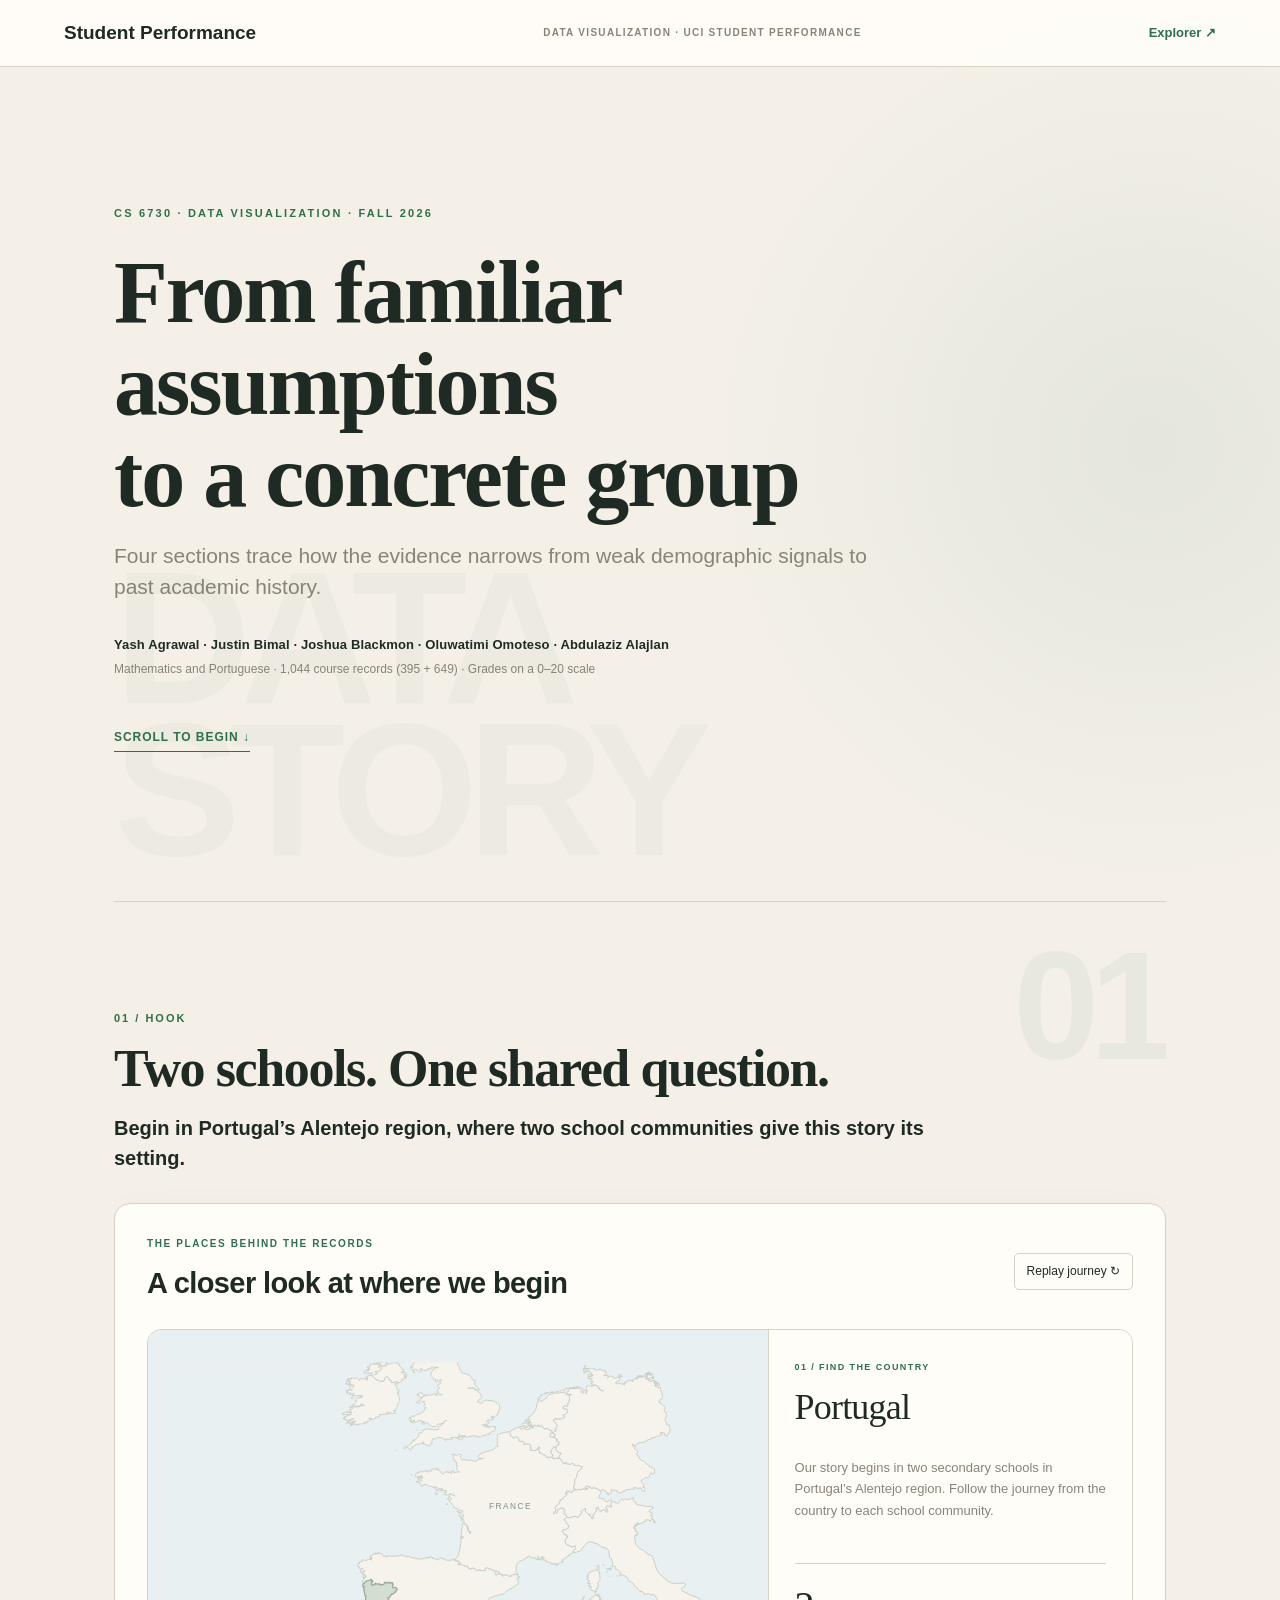
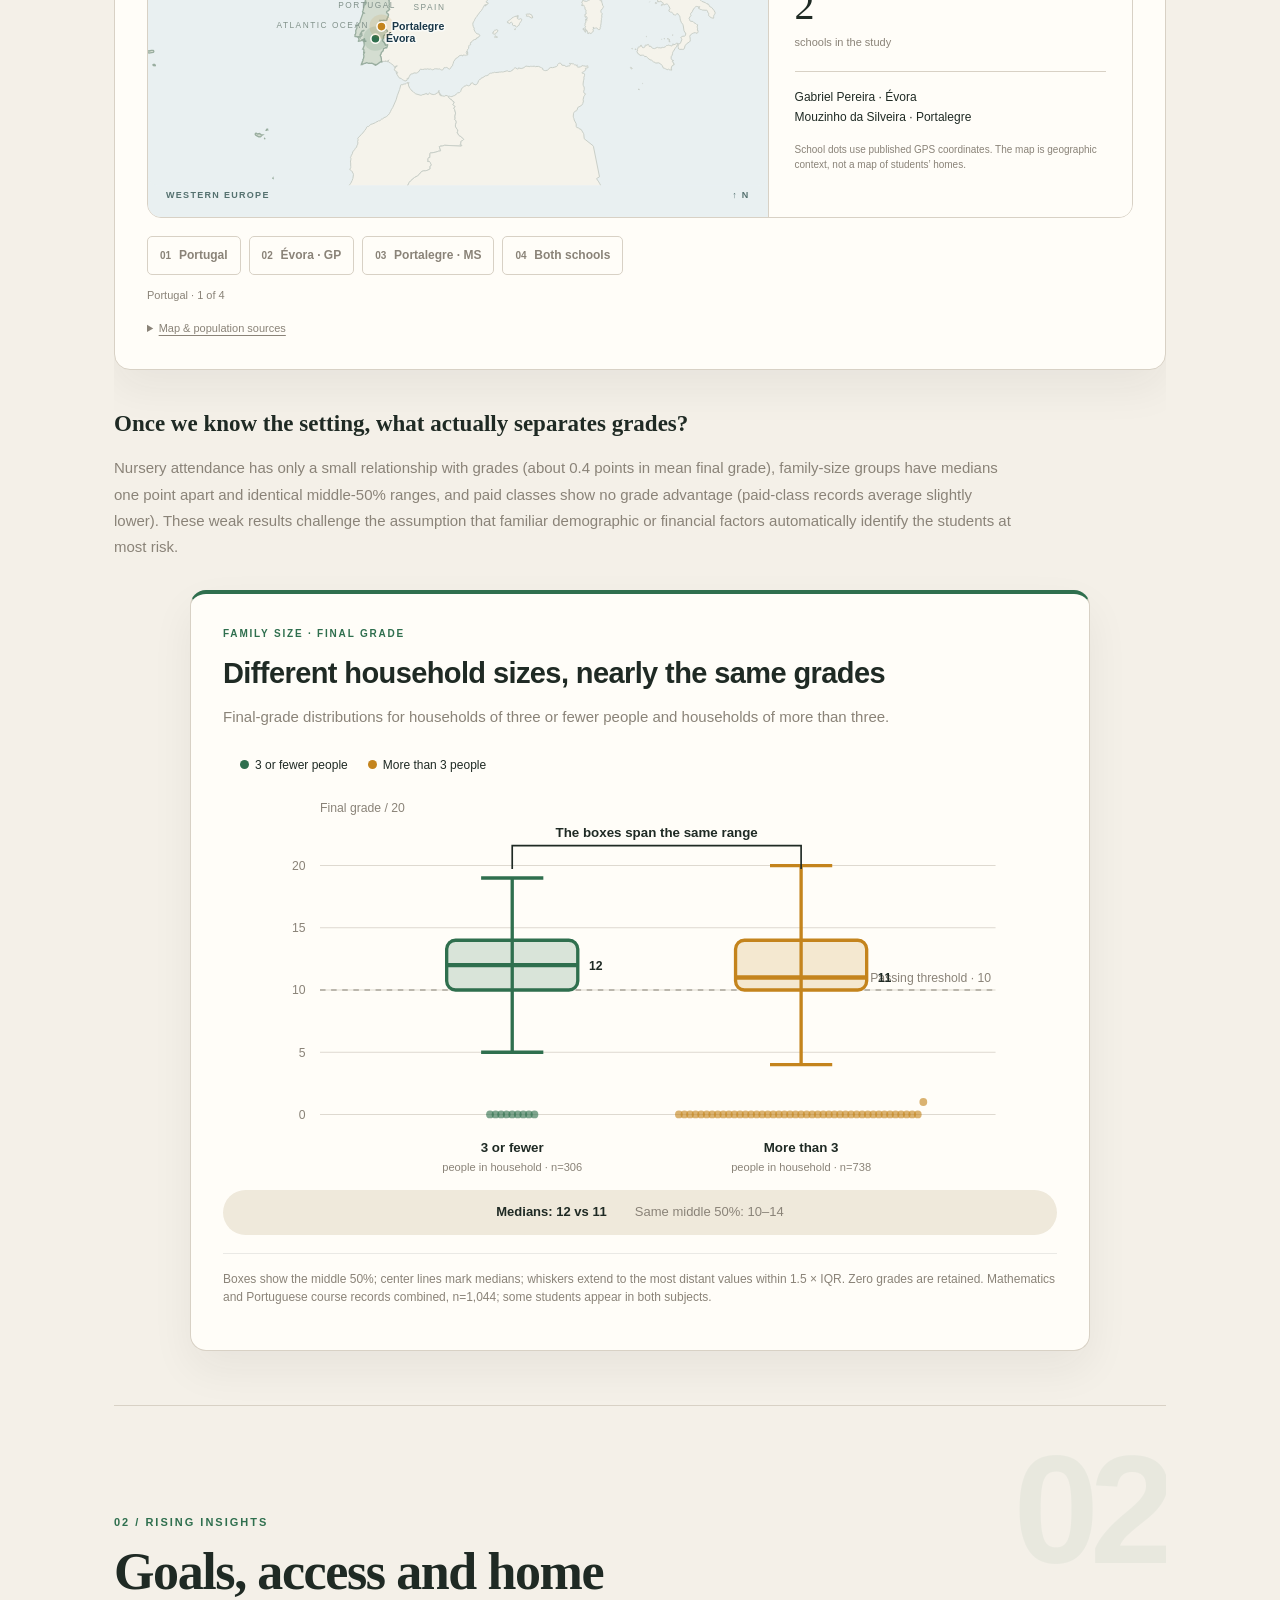
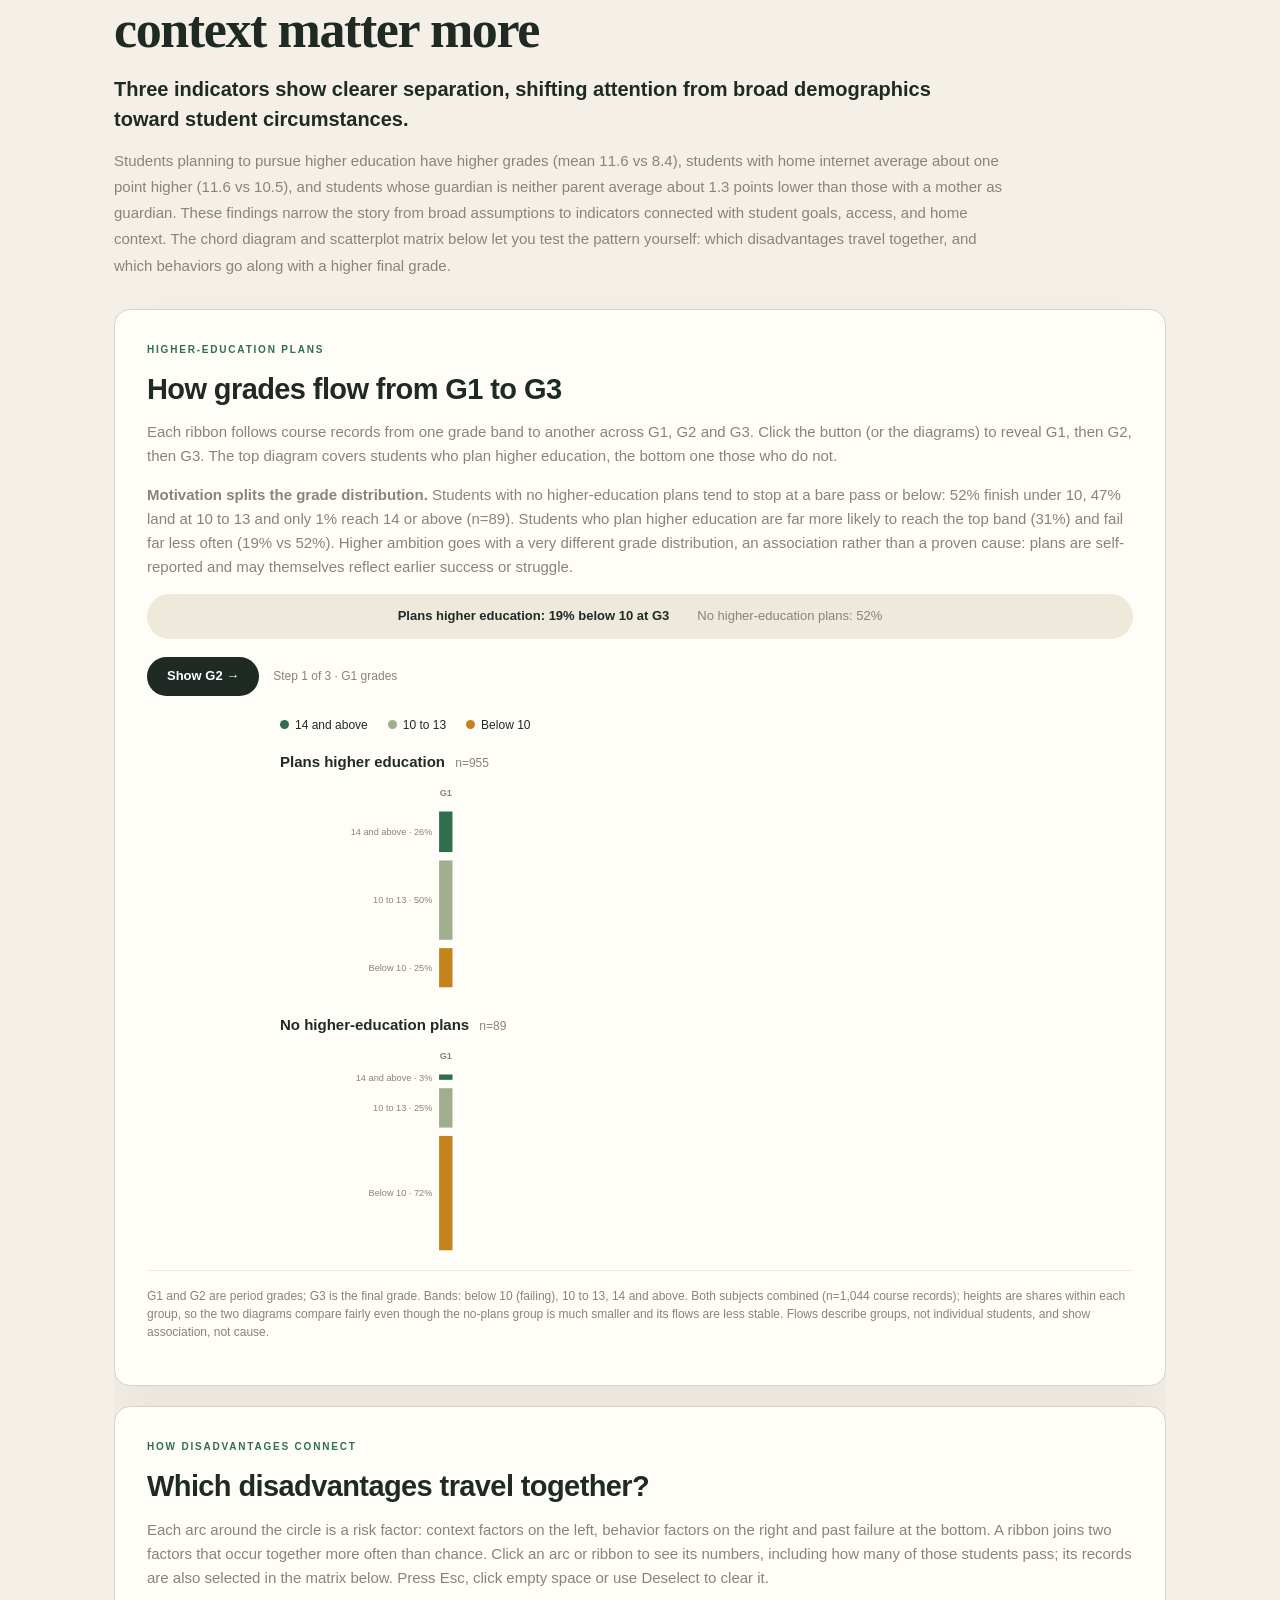
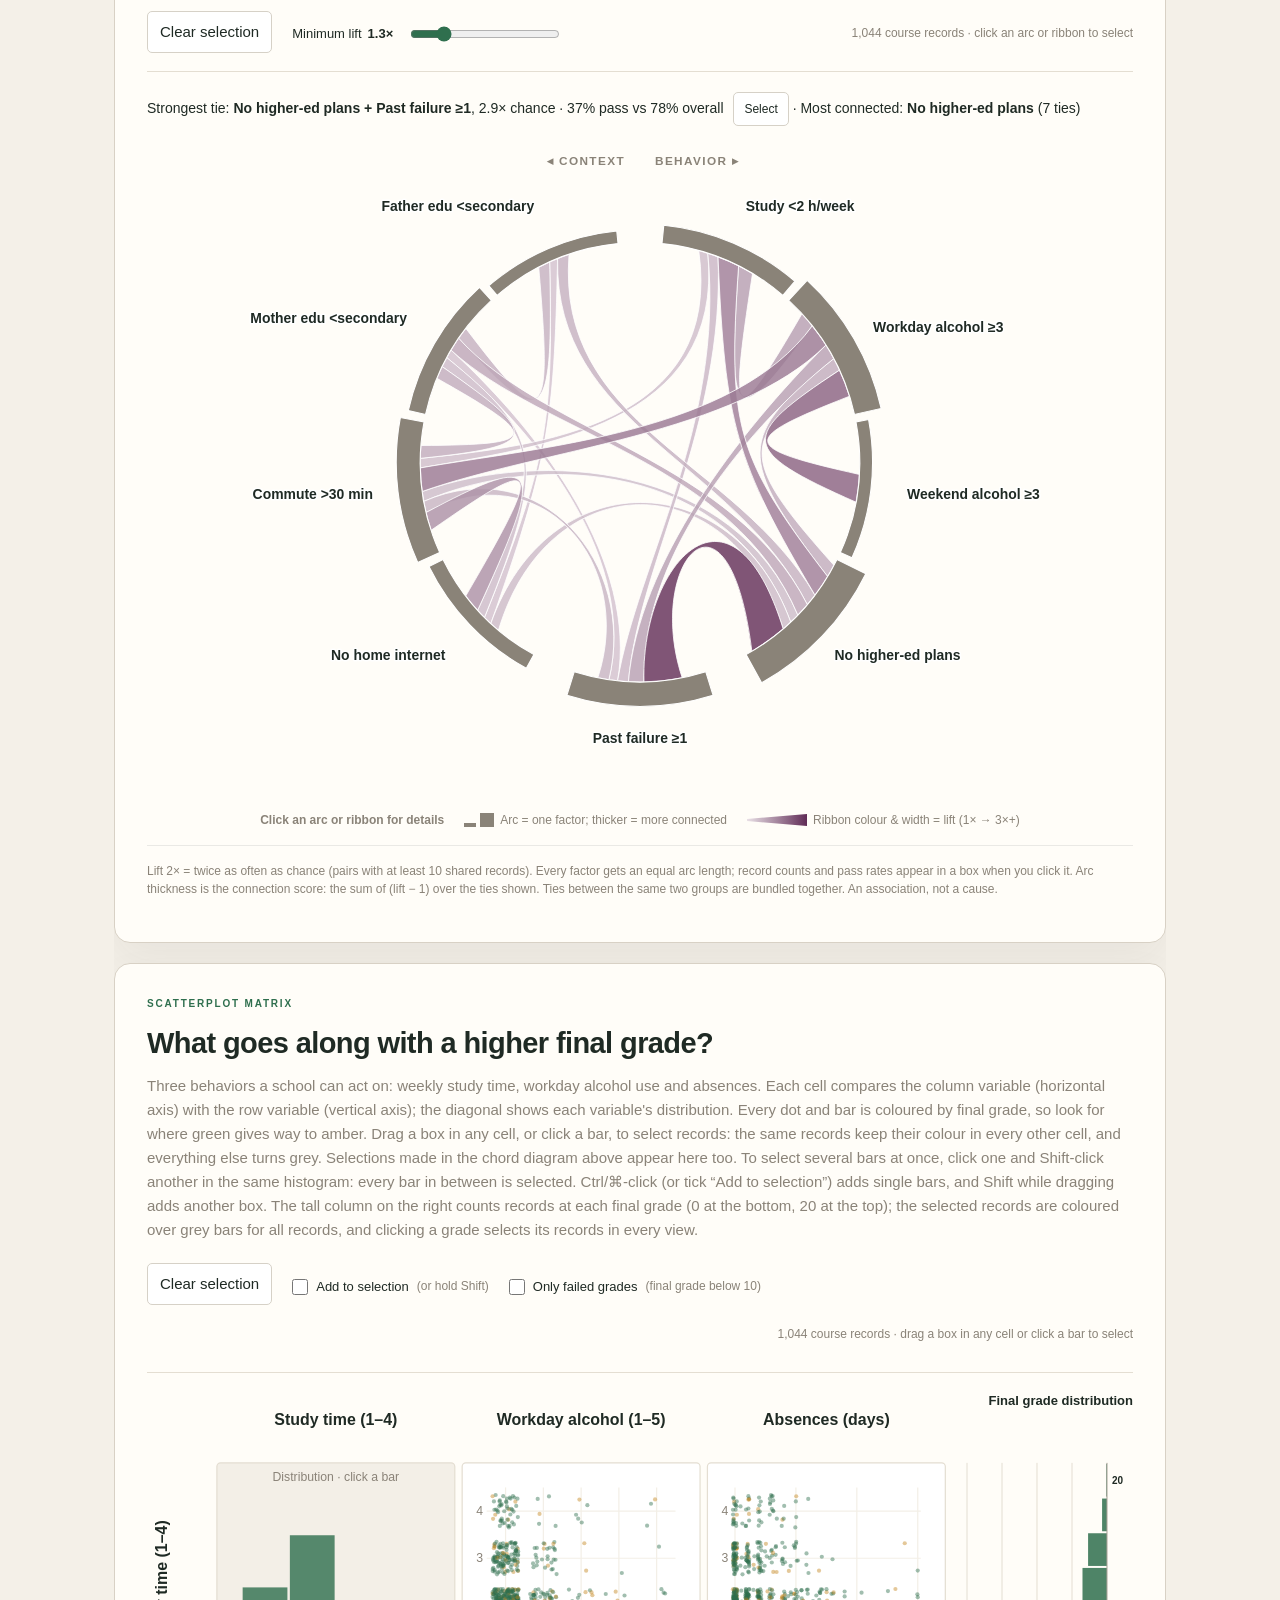
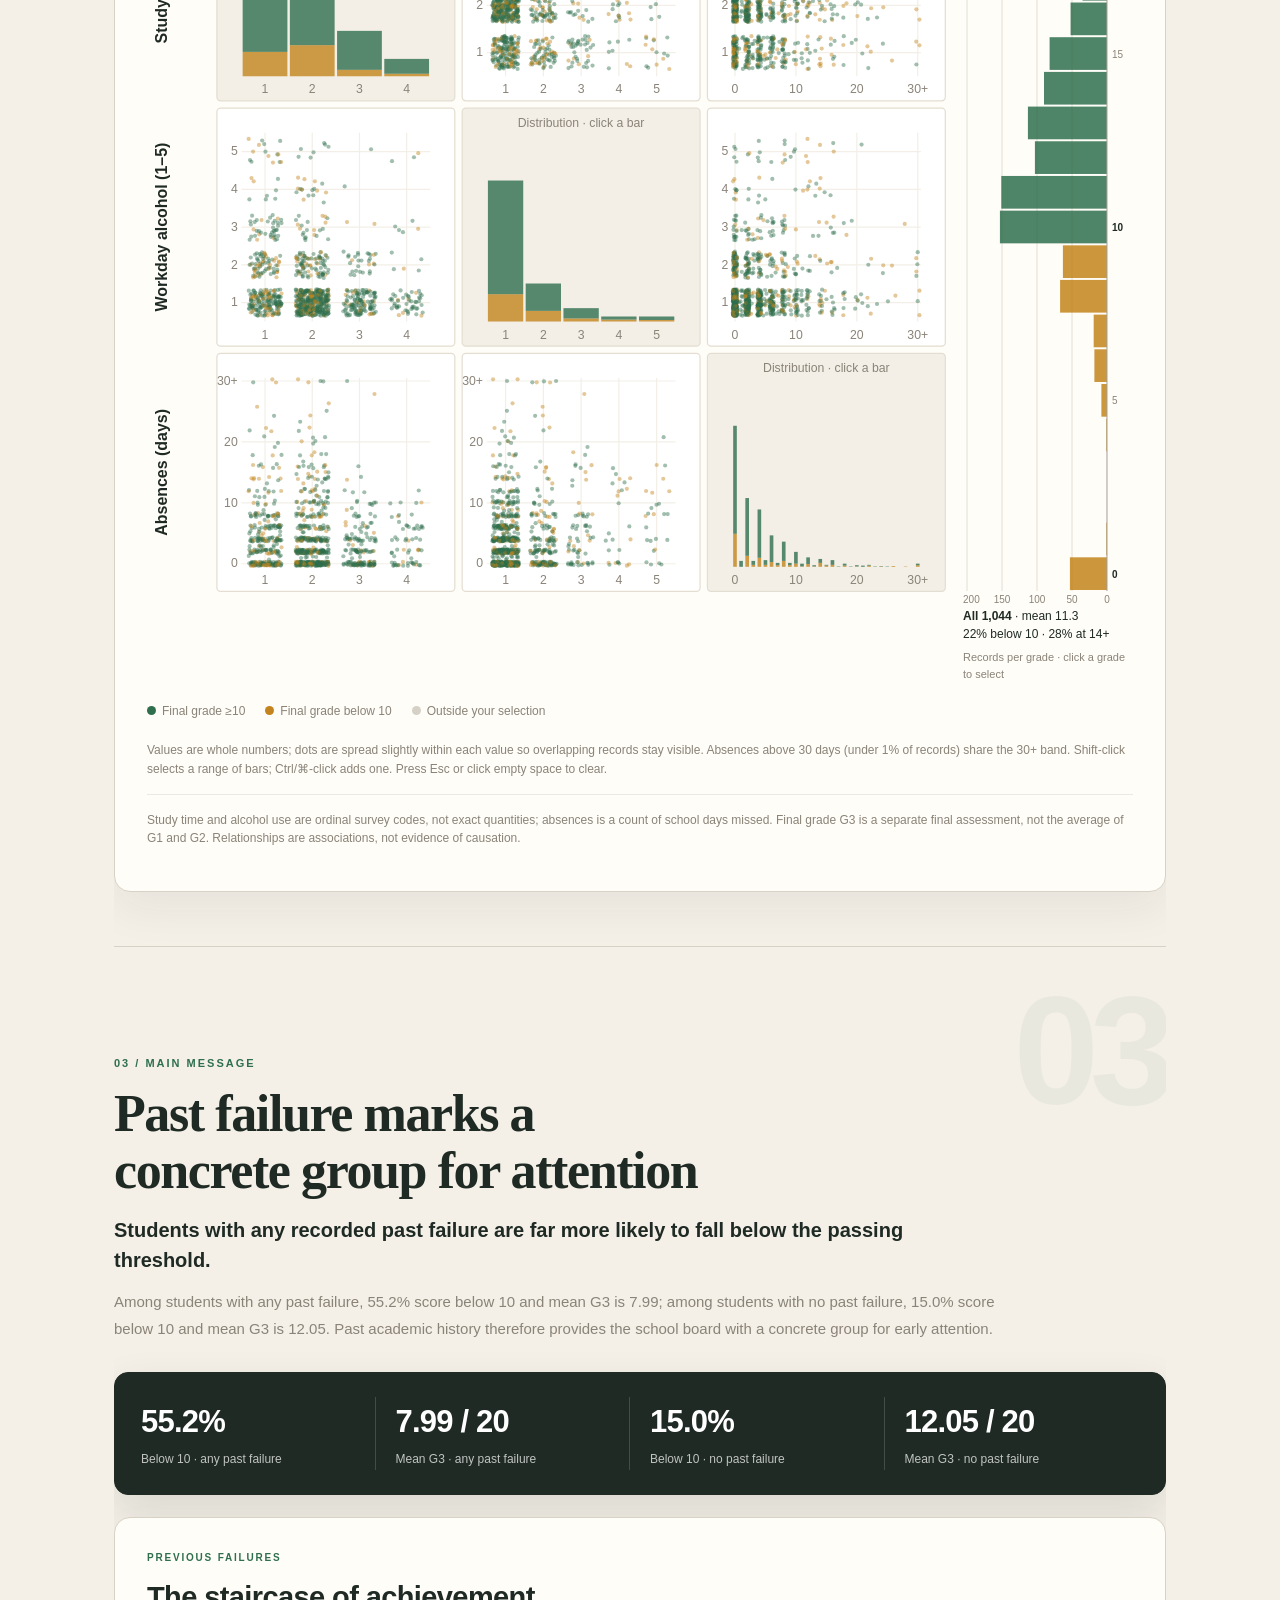
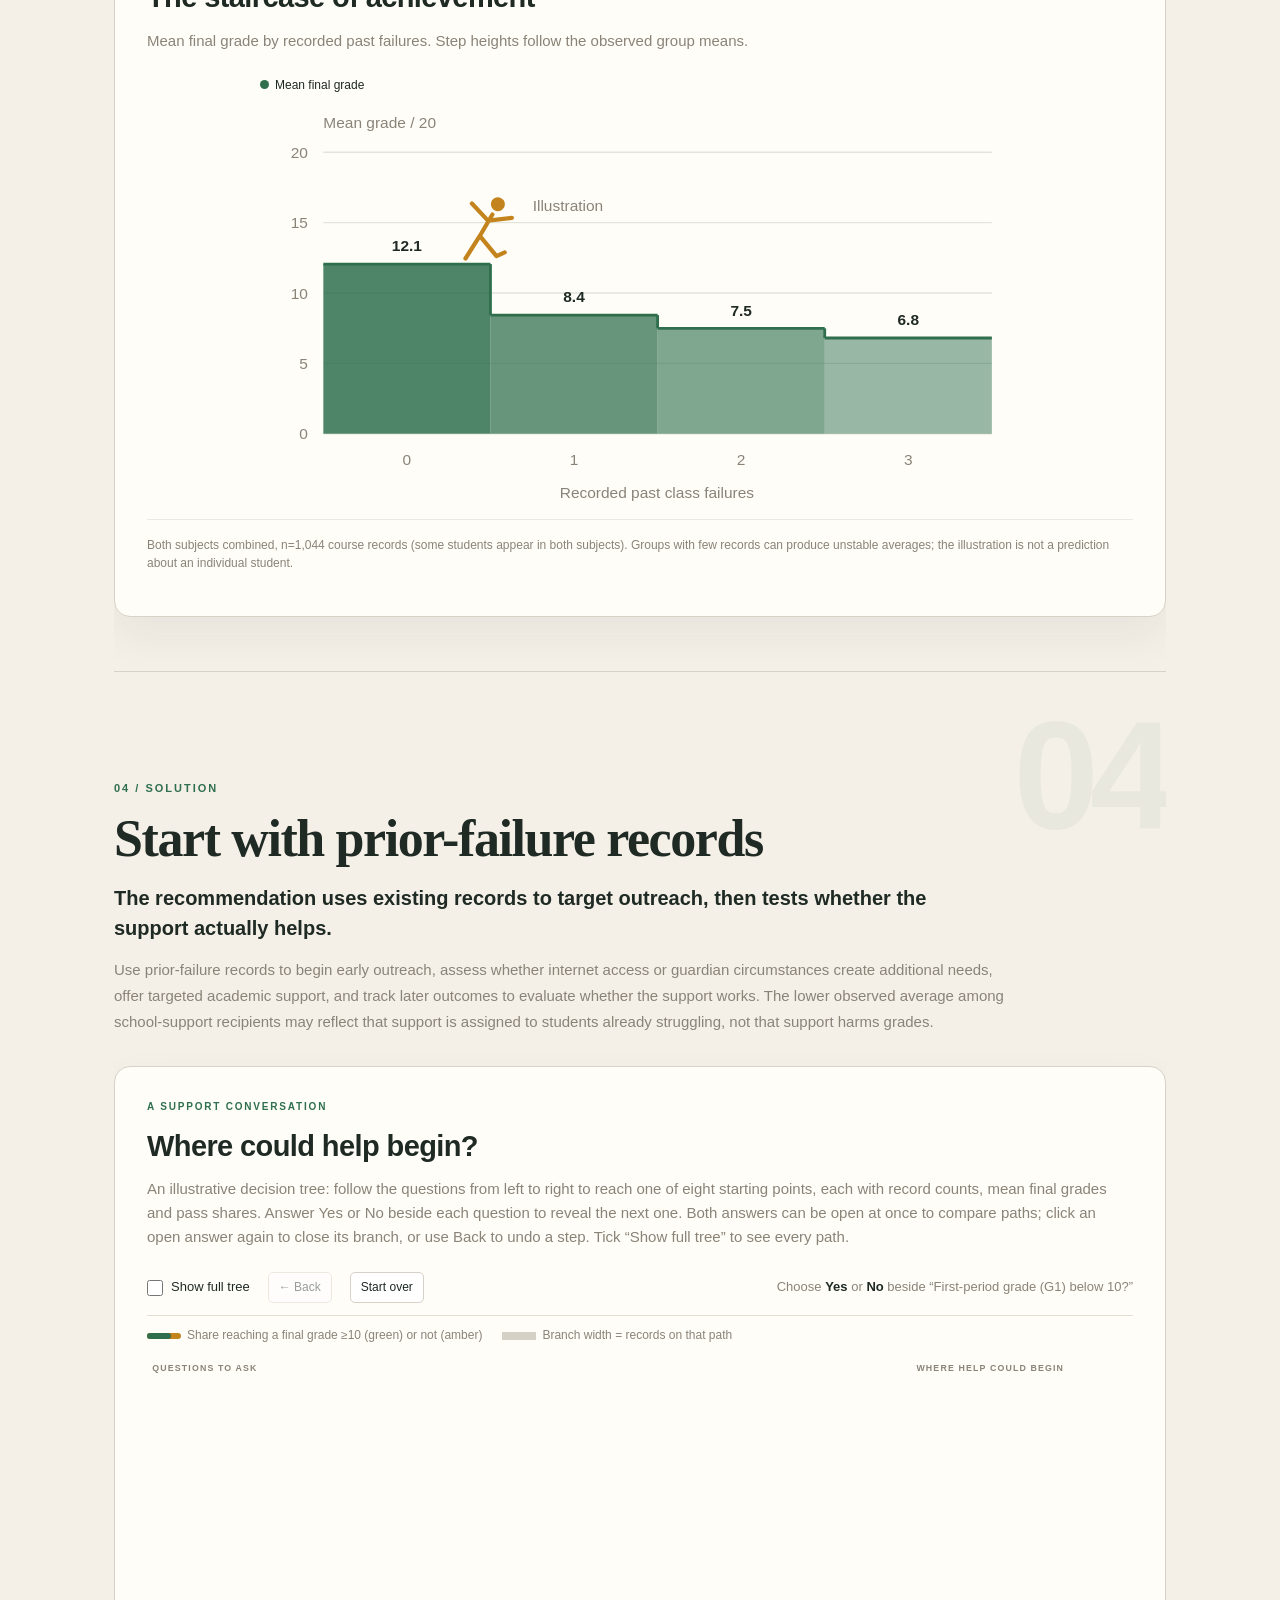
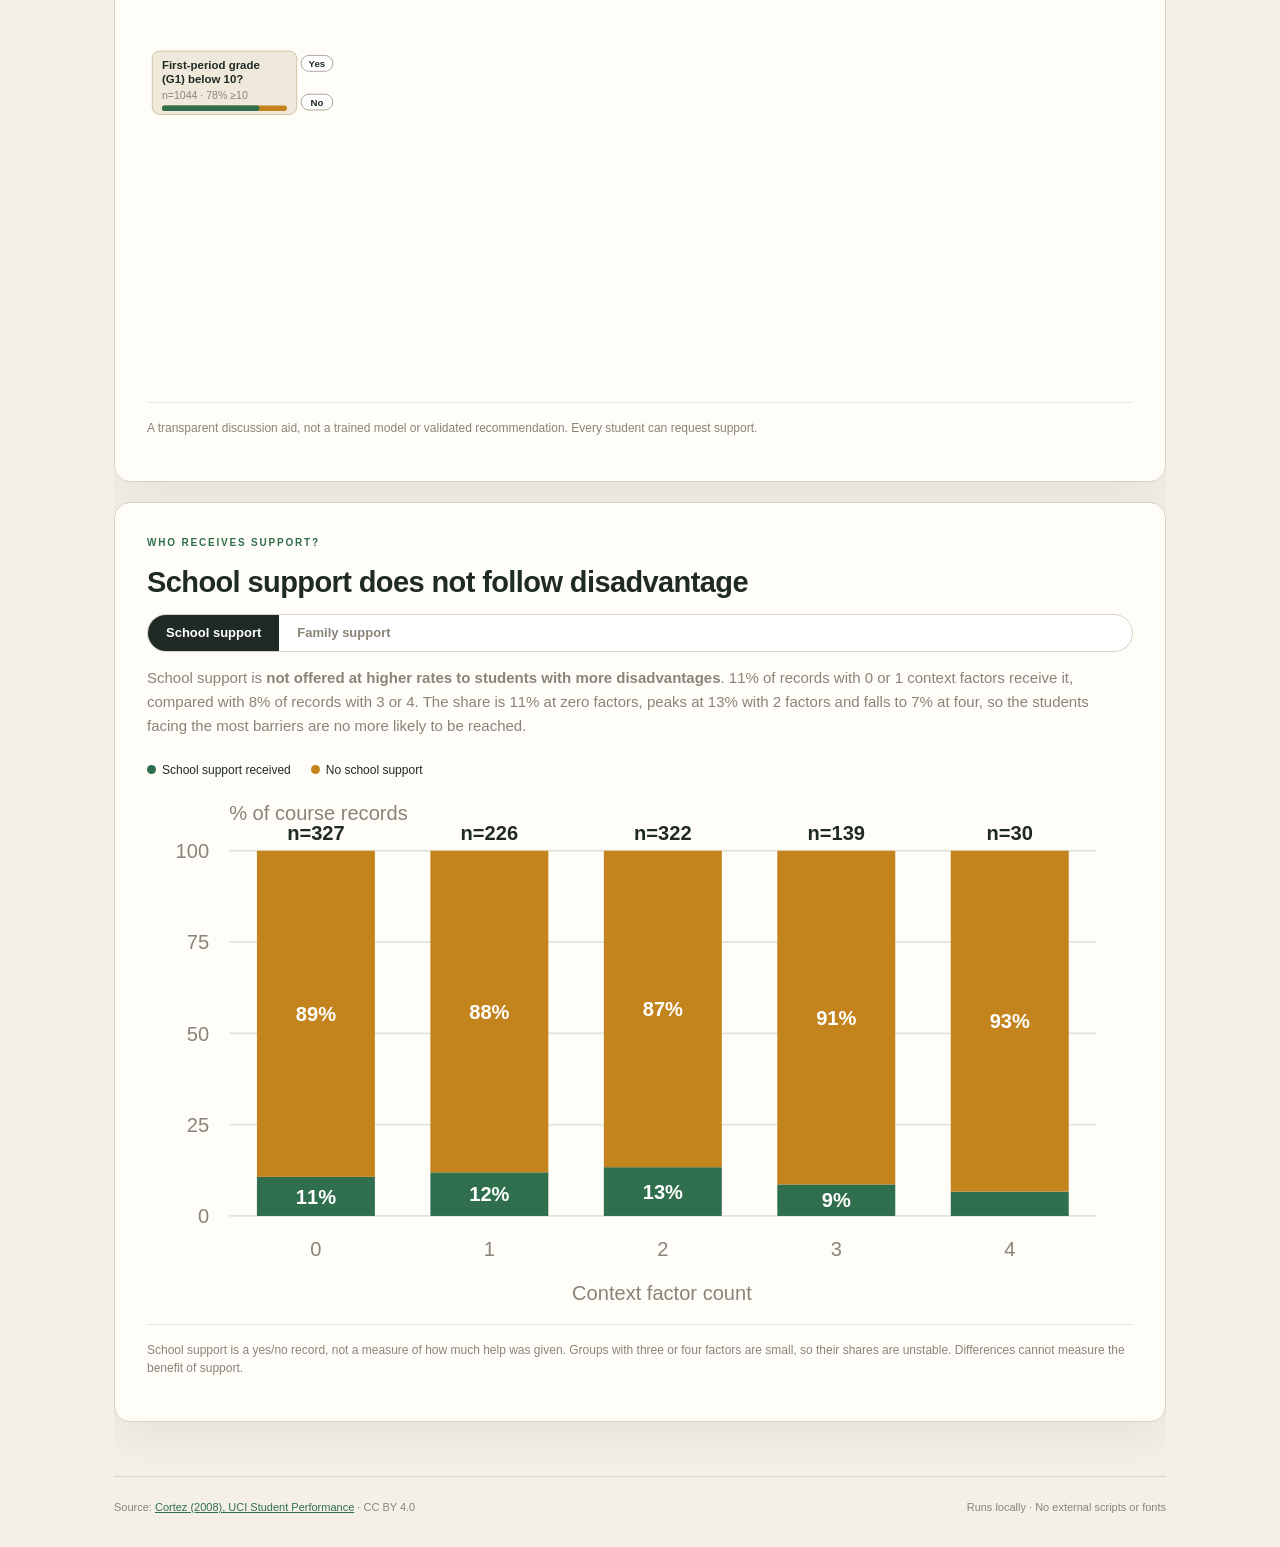
==== commit f4016af4: "Switch the palette from blue/orange to green/amber (TA feedback) Pass is now forest green (#2f6f4e)," ====
--- a/web/story.html
+++ b/web/story.html
@@ -27,7 +27,7 @@
 <h3 class="geo-bridge">Once we know the setting, what actually separates grades?</h3>
 <p class="section-body">Nursery attendance has only a small relationship with grades (about 0.4 points in mean final grade), family-size groups have medians one point apart and identical middle-50% ranges, and paid classes show no grade advantage (paid-class records average slightly lower). These weak results challenge the assumption that familiar demographic or financial factors automatically identify the students at most risk.</p>
 <div class="story-grid single">
-<article class="card hook-card" id="famsize">
+<article class="card hook-card">
 <p class="eyebrow">FAMILY SIZE · FINAL GRADE</p>
 <h3>Different household sizes, nearly the same grades</h3>
 <p>Final-grade distributions for households of three or fewer people and households of more than three.</p>
@@ -69,7 +69,7 @@
 <p class="section-summary">Students with any recorded past failure are far more likely to fall below the passing threshold.</p>
 <p class="section-body" id="failure-body">Among students with any past failure, 55.2% score below 10 and mean G3 is 7.99; among students with no past failure, 15.0% score below 10 and mean G3 is 12.05. Past academic history therefore provides the school board with a concrete group for early attention.</p>
 <div class="stat-band" id="failure-stats"></div>
-<article class="card" id="failures-card">
+<article class="card">
 <p class="eyebrow">PREVIOUS FAILURES</p>
 <h3>The staircase of achievement</h3>
 <p>Mean final grade by recorded past failures. Step heights follow the observed group means.</p>
@@ -84,14 +84,14 @@
 <p class="section-summary">The recommendation uses existing records to target outreach, then tests whether the support actually helps.</p>
 <p class="section-body">Use prior-failure records to begin early outreach, assess whether internet access or guardian circumstances create additional needs, offer targeted academic support, and track later outcomes to evaluate whether the support works. The lower observed average among school-support recipients may reflect that support is assigned to students already struggling, not that support harms grades.</p>
 <div class="story-grid solution">
-<article class="card" id="tree-card">
+<article class="card">
 <p class="eyebrow">A SUPPORT CONVERSATION</p>
 <h3>Where could help begin?</h3>
 <p>An illustrative decision tree: follow the questions from left to right to reach one of eight starting points, each with record counts, mean final grades and pass shares. Answer Yes or No beside each question to reveal the next one. Both answers can be open at once to compare paths; click an open answer again to close its branch, or use Back to undo a step. Tick “Show full tree” to see every path.</p>
 <div id="tree" class="tree"></div>
 <p class="note">A transparent discussion aid, not a trained model or validated recommendation. Every student can request support.</p>
 </article>
-<article class="card" id="support-card">
+<article class="card">
 <p class="eyebrow">WHO RECEIVES SUPPORT?</p>
 <h3 id="support-title">School support does not follow disadvantage</h3>
 <div class="support-toggle" role="group" aria-label="Type of support"><button type="button" data-support="schoolsup" aria-pressed="true">School support</button><button type="button" data-support="famsup" aria-pressed="false">Family support</button></div>
@@ -103,4 +103,4 @@
 </section>
 
 <footer><span>Source: <a href="https://archive.ics.uci.edu/dataset/320/student+performance" target="_blank" rel="noreferrer">Cortez (2008), UCI Student Performance</a> · CC BY 4.0</span><span>Runs locally · No external scripts or fonts</span></footer>
-</main><div id="tooltip" role="status" hidden></div><script src="data.js"></script><script src="tree.js"></script><script src="linked.js"></script><script src="story.js"></script><script src="geography.js"></script><script src="tips.js"></script></body></html>
+</main><div id="tooltip" role="status" hidden></div><script src="data.js"></script><script src="tree.js"></script><script src="linked.js"></script><script src="story.js"></script><script src="geography.js"></script></body></html>
--- a/web/style.css
+++ b/web/style.css
@@ -1,4 +1,4 @@
-:root{--ink:#1f2a24;--muted:#8a8378;--paper:#f6f3ec;--teal:#2f6f4e;--orange:#c4841d;--line:#e4ded2}*{box-sizing:border-box}body{margin:0;background:var(--paper);color:var(--ink);font:15px/1.5 'Segoe UI',sans-serif}header{display:flex;align-items:center;justify-content:space-between;gap:20px;padding:18px 5%;background:white;border-bottom:1px solid var(--line)}.brand{font-size:19px;font-weight:650;text-decoration:none;color:var(--ink)}.eyebrow{font-size:10px;letter-spacing:1.3px;font-weight:600;color:var(--muted)}main{max-width:1760px;margin:auto;padding:0 4%}.intro{padding:35px 0 26px}.intro .eyebrow{margin-bottom:8px}h1{font-size:36px;line-height:1.2;letter-spacing:-1px;margin:0 0 12px;font-weight:650}.lead{color:var(--muted);font-size:16px;margin:0;max-width:760px}.intro-note{font-size:12px;color:var(--muted);margin-bottom:0}button,select{font:inherit;color:var(--ink);background:white;border:1px solid #d6d1c7;border-radius:5px;padding:8px 12px;cursor:pointer}button:hover{background:#f3efe7}button:focus-visible,select:focus-visible{outline:3px solid #9ccfb2;outline-offset:2px}.filters{display:flex;flex-wrap:wrap;align-items:end;gap:16px;background:white;border:1px solid var(--line);padding:18px;border-radius:7px}.filters label,.scatter-controls label{display:grid;gap:6px;font-size:12px;font-weight:600}.filters select{min-width:180px}#filter-status{margin-left:auto;font-size:12px;color:var(--muted)}.stats{display:grid;grid-template-columns:repeat(4,1fr);gap:22px;padding:26px 0}.stat{border-right:1px solid var(--line)}.stat:last-child{border:0}.stat strong{display:block;font-size:29px;font-weight:600;letter-spacing:-.8px}.stat span{font-size:12px;color:var(--muted)}.section-heading{display:flex;justify-content:space-between;align-items:center;gap:20px;padding:0 0 18px}.section-heading h2{font-size:21px;margin:0;font-weight:600}.section-heading span{font-size:12px;color:var(--muted)}.grid{display:grid;grid-template-columns:1fr 1fr;gap:20px}.card{background:white;border:1px solid var(--line);border-radius:7px;padding:24px;min-width:0;display:flex;flex-direction:column}.card>.eyebrow{margin-top:0;margin-bottom:8px}.card h3{font-size:21px;font-weight:600;letter-spacing:-.4px;margin:0 0 8px}.card>p:not(.eyebrow){color:var(--muted);margin-top:0}.card>.note{font-size:12px;line-height:1.5;margin-top:auto;padding-top:16px;border-top:1px solid #f3efe7}.chart{margin-bottom:16px}.chart svg{display:block;width:100%;height:auto}.chart text{font:11px 'Segoe UI',sans-serif;fill:var(--muted)}.chart .value{fill:var(--ink);font-weight:600}.legend{display:flex;flex-wrap:wrap;gap:20px;font-size:12px;margin:8px 0 15px}.legend i{display:inline-block;width:9px;height:9px;border-radius:50%;margin-right:6px}.chart [tabindex]:focus{outline:none;stroke:var(--ink);stroke-width:3}.wide{grid-column:1/-1}.progression{max-width:960px;width:100%;margin:0 auto 20px}.scatter-controls{display:flex;align-items:end;flex-wrap:wrap;gap:20px;border-bottom:1px solid var(--line);padding:6px 0 18px;margin-bottom:20px}#matrix-selection{font-size:12px;color:var(--muted);margin-left:auto;padding-bottom:9px}.matrix-scroll{overflow-x:auto}.scatter-matrix{min-width:660px;max-width:1240px;width:100%;margin:0 auto}.scatter-matrix svg{display:block;width:100%;height:auto}.scatter-matrix text{font:10px 'Segoe UI',sans-serif;fill:var(--muted)}.scatter-matrix .matrix-label{font-size:13px;font-weight:600;fill:var(--ink)}.scatter-matrix .distribution-label{font-size:10px}.scatter-matrix [tabindex]:focus{outline:none}.scatter-matrix [tabindex]:focus-visible{stroke:#1f2a24;stroke-width:2}.scatter-matrix .bar{cursor:pointer;fill:var(--ink);fill-opacity:0}.scatter-matrix .bar:hover{fill-opacity:.06}.scatter-matrix .has-selection .base circle,.scatter-matrix .has-selection .base rect{fill:#d6d1c7}.scatter-matrix .has-selection .base{fill-opacity:.3}.scatter-matrix .brush{fill:#1f2a240d;stroke:var(--ink);stroke-dasharray:4 3;pointer-events:none}.scatter-matrix .brushes{pointer-events:none}.scatter-matrix .bar.is-selected{stroke:var(--ink);stroke-width:1.5;stroke-dasharray:3 2}.scatter-controls .add-toggle{display:flex;align-items:center;gap:8px;font-weight:400;font-size:13px;cursor:pointer;padding-bottom:8px}.add-toggle span{color:var(--muted);font-size:12px}.add-toggle input{width:16px;height:16px;margin:0;accent-color:var(--teal)}.scatter-matrix .brush-area{fill:transparent;cursor:crosshair;touch-action:none}.scatter-matrix .sel,.scatter-matrix .sel-bars{pointer-events:none}.matrix-legend{color:var(--muted);align-items:center;padding-top:10px}.method{margin:24px 0;background:white;border:1px solid var(--line);border-radius:7px;padding:20px;font-size:13px;color:var(--muted)}.method summary{color:var(--ink);font-size:15px;font-weight:600;cursor:pointer}.method-grid{display:grid;grid-template-columns:repeat(3,1fr);gap:25px}.method h3{font-size:15px;color:var(--ink)}footer{display:flex;justify-content:space-between;gap:20px;border-top:1px solid var(--line);padding:22px 0 30px;font-size:11px;color:var(--muted)}a{color:var(--teal)}#tooltip{position:fixed;z-index:5;background:#1f2a24;color:white;border-radius:5px;padding:9px 12px;font-size:12px;max-width:260px;pointer-events:none}@media(max-width:900px){header>.eyebrow,.section-heading>span{display:none}.grid{grid-template-columns:1fr}.method-grid{grid-template-columns:1fr}h1{font-size:31px}}@media(max-width:580px){header{padding:14px 5%;gap:12px}.brand{font-size:16px}header button{font-size:12px}.intro{padding-top:26px}h1{font-size:27px}.lead{font-size:14px}.filters label,.filters select{width:100%}.filters{gap:12px}.stats{grid-template-columns:1fr 1fr}.stat:nth-child(2){border:0}.card{padding:16px}.card h3{font-size:19px}#matrix-selection{margin-left:0}footer{flex-direction:column}}
+:root{--ink:#1f2a24;--muted:#8a8378;--paper:#f6f3ec;--teal:#2f6f4e;--orange:#c4841d;--line:#e4ded2}*{box-sizing:border-box}body{margin:0;background:var(--paper);color:var(--ink);font:15px/1.5 'Segoe UI',sans-serif}header{display:flex;align-items:center;justify-content:space-between;gap:20px;padding:18px 5%;background:white;border-bottom:1px solid var(--line)}.brand{font-size:19px;font-weight:650;text-decoration:none;color:var(--ink)}.eyebrow{font-size:10px;letter-spacing:1.3px;font-weight:600;color:var(--muted)}main{max-width:1400px;margin:auto;padding:0 5%}.intro{padding:35px 0 26px}.intro .eyebrow{margin-bottom:8px}h1{font-size:36px;line-height:1.2;letter-spacing:-1px;margin:0 0 12px;font-weight:650}.lead{color:var(--muted);font-size:16px;margin:0;max-width:760px}.intro-note{font-size:12px;color:var(--muted);margin-bottom:0}button,select{font:inherit;color:var(--ink);background:white;border:1px solid #d6d1c7;border-radius:5px;padding:8px 12px;cursor:pointer}button:hover{background:#f3efe7}button:focus-visible,select:focus-visible{outline:3px solid #9ccfb2;outline-offset:2px}.filters{display:flex;flex-wrap:wrap;align-items:end;gap:16px;background:white;border:1px solid var(--line);padding:18px;border-radius:7px}.filters label,.scatter-controls label{display:grid;gap:6px;font-size:12px;font-weight:600}.filters select{min-width:180px}#filter-status{margin-left:auto;font-size:12px;color:var(--muted)}.stats{display:grid;grid-template-columns:repeat(4,1fr);gap:22px;padding:26px 0}.stat{border-right:1px solid var(--line)}.stat:last-child{border:0}.stat strong{display:block;font-size:29px;font-weight:600;letter-spacing:-.8px}.stat span{font-size:12px;color:var(--muted)}.section-heading{display:flex;justify-content:space-between;align-items:center;gap:20px;padding:0 0 18px}.section-heading h2{font-size:21px;margin:0;font-weight:600}.section-heading span{font-size:12px;color:var(--muted)}.grid{display:grid;grid-template-columns:1fr 1fr;gap:20px}.card{background:white;border:1px solid var(--line);border-radius:7px;padding:24px;min-width:0;display:flex;flex-direction:column}.card>.eyebrow{margin-top:0;margin-bottom:8px}.card h3{font-size:21px;font-weight:600;letter-spacing:-.4px;margin:0 0 8px}.card>p:not(.eyebrow){color:var(--muted);margin-top:0}.card>.note{font-size:12px;line-height:1.5;margin-top:auto;padding-top:16px;border-top:1px solid #f3efe7}.chart{margin-bottom:16px}.chart svg{display:block;width:100%;height:auto}.chart text{font:11px 'Segoe UI',sans-serif;fill:var(--muted)}.chart .value{fill:var(--ink);font-weight:600}.legend{display:flex;flex-wrap:wrap;gap:20px;font-size:12px;margin:8px 0 15px}.legend i{display:inline-block;width:9px;height:9px;border-radius:50%;margin-right:6px}.chart [tabindex]:focus{outline:none;stroke:var(--ink);stroke-width:3}.wide{grid-column:1/-1}.progression{max-width:680px;width:100%;margin:0 auto 20px}.scatter-controls{display:flex;align-items:end;flex-wrap:wrap;gap:20px;border-bottom:1px solid var(--line);padding:6px 0 18px;margin-bottom:20px}#matrix-selection{font-size:12px;color:var(--muted);margin-left:auto;padding-bottom:9px}.matrix-scroll{overflow-x:auto}.scatter-matrix{min-width:660px;max-width:980px;width:100%;margin:0 auto}.scatter-matrix svg{display:block;width:100%;height:auto}.scatter-matrix text{font:10px 'Segoe UI',sans-serif;fill:var(--muted)}.scatter-matrix .matrix-label{font-size:13px;font-weight:600;fill:var(--ink)}.scatter-matrix .distribution-label{font-size:10px}.scatter-matrix [tabindex]:focus{outline:none}.scatter-matrix [tabindex]:focus-visible{stroke:#1f2a24;stroke-width:2}.scatter-matrix .bar{cursor:pointer;fill:var(--ink);fill-opacity:0}.scatter-matrix .bar:hover{fill-opacity:.06}.scatter-matrix .has-selection .base circle,.scatter-matrix .has-selection .base rect{fill:#d6d1c7}.scatter-matrix .has-selection .base{fill-opacity:.3}.scatter-matrix .brush{fill:#1f2a240d;stroke:var(--ink);stroke-dasharray:4 3;pointer-events:none}.scatter-matrix .brushes{pointer-events:none}.scatter-matrix .bar.is-selected{stroke:var(--ink);stroke-width:1.5;stroke-dasharray:3 2}.scatter-controls .add-toggle{display:flex;align-items:center;gap:8px;font-weight:400;font-size:13px;cursor:pointer;padding-bottom:8px}.add-toggle span{color:var(--muted);font-size:12px}.add-toggle input{width:16px;height:16px;margin:0;accent-color:var(--teal)}.scatter-matrix .brush-area{fill:transparent;cursor:crosshair;touch-action:none}.scatter-matrix .sel,.scatter-matrix .sel-bars{pointer-events:none}.matrix-legend{color:var(--muted);align-items:center;padding-top:10px}.method{margin:24px 0;background:white;border:1px solid var(--line);border-radius:7px;padding:20px;font-size:13px;color:var(--muted)}.method summary{color:var(--ink);font-size:15px;font-weight:600;cursor:pointer}.method-grid{display:grid;grid-template-columns:repeat(3,1fr);gap:25px}.method h3{font-size:15px;color:var(--ink)}footer{display:flex;justify-content:space-between;gap:20px;border-top:1px solid var(--line);padding:22px 0 30px;font-size:11px;color:var(--muted)}a{color:var(--teal)}#tooltip{position:fixed;z-index:5;background:#1f2a24;color:white;border-radius:5px;padding:9px 12px;font-size:12px;max-width:260px;pointer-events:none}@media(max-width:900px){header>.eyebrow,.section-heading>span{display:none}.grid{grid-template-columns:1fr}.method-grid{grid-template-columns:1fr}h1{font-size:31px}}@media(max-width:580px){header{padding:14px 5%;gap:12px}.brand{font-size:16px}header button{font-size:12px}.intro{padding-top:26px}h1{font-size:27px}.lead{font-size:14px}.filters label,.filters select{width:100%}.filters{gap:12px}.stats{grid-template-columns:1fr 1fr}.stat:nth-child(2){border:0}.card{padding:16px}.card h3{font-size:19px}#matrix-selection{margin-left:0}footer{flex-direction:column}}
 
 /* One view per screen, with scroll snapping and dot navigation */
 html{scroll-snap-type:y proximity;scroll-behavior:smooth}
@@ -6,7 +6,7 @@
 .grid{grid-template-columns:1fr;gap:28px}
 .grid>.card{scroll-snap-align:start;scroll-margin-top:16px;min-height:calc(100vh - 32px);justify-content:center}
 .grid>.card>.note{margin-top:16px}
-.chart{max-width:1080px;width:100%;margin-left:auto;margin-right:auto}
+.chart{max-width:720px;width:100%;margin-left:auto;margin-right:auto}
 @media(min-width:901px) and (min-height:640px){.filters{position:sticky;top:0;z-index:4;box-shadow:0 2px 6px rgba(31,42,36,.08)}.grid>.card{scroll-margin-top:112px;min-height:calc(100vh - 132px)}}
 .dots{position:fixed;right:14px;top:50%;transform:translateY(-50%);display:flex;flex-direction:column;gap:12px;z-index:3}
 .dots a{display:block;width:11px;height:11px;border-radius:50%;border:2px solid var(--teal);background:white}
@@ -53,9 +53,9 @@
 .net-legend{justify-content:center;color:var(--muted);align-items:center}
 .net-legend span{display:inline-flex;align-items:center;gap:6px}
 #network-selection{font-size:12px;color:var(--muted);margin-left:auto;padding-bottom:9px}
-.net-layout{position:relative;max-width:1500px;width:100%;margin:0 auto 8px}
+.net-layout{position:relative;max-width:1320px;width:100%;margin:0 auto 8px}
 .net-layout .network-chart{max-width:none;margin:0}.net-layout .network-chart svg{max-height:max(560px,calc(100vh - 160px));margin:0 auto}
-#net-callout{max-width:1500px;width:100%;margin:0 auto}
+#net-callout{max-width:1320px;width:100%;margin:0 auto}
 .net-detail{border:1px solid var(--line);border-radius:7px;padding:16px;font-size:13px;line-height:1.5;color:var(--muted);background:var(--paper);min-height:120px;margin-top:20px}
 .net-detail h4{margin:0 0 10px;font-size:15px;font-weight:600;color:var(--ink)}
 .net-detail p{margin:10px 0 0}.net-detail h5{margin:14px 0 6px;padding-top:12px;border-top:1px solid var(--line);font-size:12px;font-weight:600;color:var(--muted)}
@@ -84,7 +84,7 @@
 .explorer .story-link{padding-bottom:2px;border-bottom:1px solid currentColor}
 .explorer #export{border-color:var(--ink);border-radius:999px;background:var(--ink);color:white;font-size:13px;font-weight:700;padding:10px 16px}
 .explorer #export:hover{background:#2c3b32}
-.explorer main{max-width:1760px}
+.explorer main{max-width:1400px}
 .explorer .explorer-hero{position:relative;display:grid;grid-template-columns:minmax(0,1.65fr) minmax(270px,.65fr);align-items:center;gap:clamp(44px,7vw,100px);min-height:calc(68svh - 67px);padding:clamp(58px,8vw,104px) 0;isolation:isolate}
 .explorer .explorer-hero::before{content:"EXPLORE";position:absolute;left:-2vw;bottom:2vh;z-index:-1;font-size:clamp(84px,17vw,220px);font-weight:800;letter-spacing:-.07em;line-height:.75;color:var(--teal);opacity:.035;pointer-events:none}
 .explorer .hero-copy,.hero-guide{min-width:0}
@@ -147,7 +147,7 @@
 @media(max-width:640px){.explorer .site-header{min-height:57px;padding:12px 5%}.explorer .site-header .brand{font-size:15px}.explorer .header-actions{gap:12px}.explorer #export{display:none}.explorer .story-link{font-size:0}.explorer .story-link::before{content:"Story →";font-size:12px}.explorer .explorer-hero{padding:50px 0 56px}.explorer .explorer-hero h1{font-size:clamp(40px,11.4vw,46px);line-height:.98;letter-spacing:-1.7px}.explorer .explorer-hero .lead{font-size:16px}.hero-guide{width:100%;padding:24px;border-radius:14px}.hero-guide li{grid-template-columns:30px minmax(0,1fr)}.explorer .filters{grid-template-columns:1fr;padding:16px;border-radius:13px}.filter-heading,.filter-result{grid-column:auto}.explorer .filters label,.explorer .filters select,.explorer #reset{width:100%}.explorer .stats{grid-template-columns:1fr 1fr;padding:22px 20px;border-radius:14px}.explorer .stats .stat{padding-left:16px;padding-right:16px}.explorer .stats .stat strong{font-size:26px}.explorer .section-heading h2{font-size:34px}.explorer .section-heading>span{display:none}.explorer .grid{gap:24px}.explorer .grid>.card{padding:24px 20px;border-radius:14px}.explorer .grid>.card::before{top:20px;right:20px}.explorer .card h3{font-size:29px}.explorer .method{padding:20px;border-radius:13px}}
 
 /* Support-conversation tree (shared with the data story) */
-.tree{max-width:1400px;width:100%;margin:0 auto;padding:6px 0 18px}
+.tree{max-width:1180px;width:100%;margin:0 auto;padding:6px 0 18px}
 .tree-controls{display:flex;align-items:center;flex-wrap:wrap;gap:10px 18px;padding:2px 0 12px;margin-bottom:10px;border-bottom:1px solid var(--line)}
 .tree-toggle{display:flex;align-items:center;gap:8px;font-size:13px;cursor:pointer}
 .tree-toggle input{width:16px;height:16px;margin:0;accent-color:var(--teal)}
@@ -158,7 +158,7 @@
 .tree-legend{display:flex;flex-wrap:wrap;gap:20px;font-size:12px;color:var(--muted);margin:4px 0 12px}
 .tree-legend span{display:inline-flex;align-items:center;gap:6px}
 .tree-scroll{overflow-x:auto}
-.tree-svg{display:block;width:100%;min-width:880px;max-width:1400px;margin:0 auto;height:auto}
+.tree-svg{display:block;width:100%;min-width:880px;max-width:1180px;margin:0 auto;height:auto}
 .tree-svg text{font:12px ui-sans-serif,-apple-system,'Segoe UI',Roboto,Helvetica,Arial,sans-serif;fill:var(--muted)}
 .tree-svg .tree-title{font-size:13px;font-weight:600;fill:var(--ink)}
 .tree-svg .tree-stat{font-weight:700;fill:var(--ink)}
@@ -191,19 +191,3 @@
 .tree-svg .is-hot .tree-box{stroke:var(--ink)}
 @media(prefers-reduced-motion:reduce){.tree-svg [data-node],.tree-svg [data-node].is-shown,.tree-link path,.tree-pop,.tree-pill rect{transition:none}}
 @media(max-width:640px){.tree-status{margin-left:0;flex-basis:100%}}
-
-/* Big idea / Try this pop-ups (tips.js): a round button after each interactive chart's title */
-.tip-anchor{position:relative;display:inline-block;margin-left:10px;vertical-align:middle;font-size:14px;letter-spacing:0;font-family:ui-sans-serif,-apple-system,'Segoe UI',Roboto,Helvetica,Arial,sans-serif}
-.card button.tip-button{width:26px;height:26px;padding:0;border:1.5px solid var(--teal);border-radius:50%;background:var(--teal);color:#fff;font:700 14px/1 ui-sans-serif,-apple-system,'Segoe UI',Roboto,Helvetica,Arial,sans-serif;cursor:pointer;animation:tip-pulse 2.4s ease-out infinite}
-.card button.tip-button:hover,.card button.tip-button[aria-expanded="true"]{background:var(--ink);border-color:var(--ink);color:#fff}
-.card button.tip-button.is-seen{animation:none}
-@keyframes tip-pulse{0%{box-shadow:0 0 0 0 rgba(47,111,78,.45)}70%{box-shadow:0 0 0 10px rgba(47,111,78,0)}100%{box-shadow:0 0 0 0 rgba(47,111,78,0)}}
-.tip-pop{position:absolute;top:calc(100% + 10px);right:0;z-index:6;width:min(340px,80vw);padding:14px 36px 14px 16px;background:var(--ink);color:#fff;border-radius:12px;box-shadow:0 14px 34px rgba(31,42,36,.28);font:400 13px/1.5 ui-sans-serif,-apple-system,'Segoe UI',Roboto,Helvetica,Arial,sans-serif;letter-spacing:0;text-align:left;text-wrap:initial}
-.tip-pop[hidden]{display:none}
-.tip-pop .tip-kicker{margin:0 0 3px;font-size:10px;font-weight:700;letter-spacing:1.6px;text-transform:uppercase;color:#b9d6c4}
-.tip-pop .tip-text{margin:0 0 12px;color:#fff;font-weight:400}
-.tip-pop .tip-text:last-of-type{margin-bottom:0}
-button.tip-close{position:absolute;top:6px;right:8px;border:0;border-radius:6px;background:none;padding:2px 6px;color:rgba(255,255,255,.7);font-size:18px;line-height:1;cursor:pointer}
-button.tip-close:hover{color:#fff;background:rgba(255,255,255,.12)}
-.card h3.has-tip,.explorer .grid>.card>h3.has-tip{position:relative;z-index:9}
-@media(prefers-reduced-motion:reduce){.card button.tip-button{animation:none}}
--- a/web/story.css
+++ b/web/story.css
@@ -1,5 +1,5 @@
 html{scroll-snap-type:y proximity;scroll-padding-top:67px}
-body.story{--story-paper:#f4f0e8;--story-surface:#fffdf8;--story-line:#d8d1c5;background:var(--story-paper);background-image:radial-gradient(circle at 90% 4%,rgba(37,99,166,.08),transparent 28rem);color:var(--ink);overflow-x:clip}
+body.story{--story-paper:#f4f0e8;--story-surface:#fffdf8;--story-line:#d8d1c5;background:var(--story-paper);background-image:radial-gradient(circle at 90% 4%,rgba(47,111,78,.08),transparent 28rem);color:var(--ink);overflow-x:clip}
 .story main{max-width:1180px}
 .story header{position:sticky;top:0;z-index:10;background:rgba(255,253,248,.92);border-color:var(--story-line);backdrop-filter:blur(8px)}
 .story header a:last-child{font-size:13px;font-weight:700;text-decoration:none}
@@ -21,10 +21,10 @@
 .section-body{font-size:15px;line-height:1.75;color:var(--muted);margin:0 0 30px;max-width:900px}
 .story-grid{display:grid;grid-template-columns:repeat(3,1fr);gap:20px;align-items:stretch}
 .story-grid>.card{min-width:0}
-.story .card{background:var(--story-surface);border-color:var(--story-line);border-radius:16px;padding:clamp(20px,3vw,32px);box-shadow:0 18px 44px rgba(23,43,77,.06)}
+.story .card{background:var(--story-surface);border-color:var(--story-line);border-radius:16px;padding:clamp(20px,3vw,32px);box-shadow:0 18px 44px rgba(31,42,36,.06)}
 .story .card>.eyebrow{color:var(--teal);letter-spacing:1.8px}
 .story .card h3{font-size:clamp(22px,2.5vw,29px);letter-spacing:-.6px}
-.story .card>.note{border-color:rgba(23,43,77,.09)}
+.story .card>.note{border-color:rgba(31,42,36,.09)}
 .hook-card{max-width:900px;width:100%;margin:0 auto;border-top:4px solid var(--teal)!important}
 .story #famsize-box{max-width:800px;width:100%;margin:4px auto 0}
 .boxplot .box-label{font-size:12px;font-weight:700;fill:var(--ink)}
@@ -33,9 +33,9 @@
 .boxplot .annotation{font-size:12px;font-weight:700;fill:var(--ink)}
 .boxplot [tabindex]{cursor:help}
 .boxplot [tabindex]:focus-visible{outline:none;filter:drop-shadow(0 0 2px var(--ink))}
-.chart-takeaway{display:flex;justify-content:center;gap:12px 28px;flex-wrap:wrap;margin:0 0 18px!important;padding:12px 18px;border-radius:999px;background:#eaf1f7;color:var(--ink)!important;font-size:13px;text-align:center}
+.chart-takeaway{display:flex;justify-content:center;gap:12px 28px;flex-wrap:wrap;margin:0 0 18px!important;padding:12px 18px;border-radius:999px;background:#efe9db;color:var(--ink)!important;font-size:13px;text-align:center}
 .chart-takeaway span{color:var(--muted)}
-.stat-band{display:grid;grid-template-columns:repeat(4,1fr);gap:20px;background:var(--ink);color:white;border:1px solid var(--ink);border-radius:14px;padding:24px 26px;margin:0 0 22px;box-shadow:0 18px 44px rgba(23,43,77,.12)}
+.stat-band{display:grid;grid-template-columns:repeat(4,1fr);gap:20px;background:var(--ink);color:white;border:1px solid var(--ink);border-radius:14px;padding:24px 26px;margin:0 0 22px;box-shadow:0 18px 44px rgba(31,42,36,.12)}
 .stat-band .stat{border-color:rgba(255,255,255,.16)}
 .stat-band .stat strong{font-size:31px;color:white}
 .stat-band .stat span{color:rgba(255,255,255,.72)}
@@ -73,7 +73,7 @@
 .dist-summary{margin:0 0 6px;font-size:12px;line-height:1.5;color:var(--ink)}
 .dist-note{margin:4px 0 0;font-size:11px;color:var(--muted)}
 .grade-dist .dist-base{fill-opacity:.85}
-.grade-dist .has-selection .dist-base{fill:#cbd5e1;fill-opacity:.7}
+.grade-dist .has-selection .dist-base{fill:#d6d1c7;fill-opacity:.7}
 .grade-dist .dist-sel{fill-opacity:.95}
 .grade-dist .dist-row{fill:var(--ink);fill-opacity:0;cursor:pointer;outline:none}
 .grade-dist .dist-row:hover{fill-opacity:.06}
